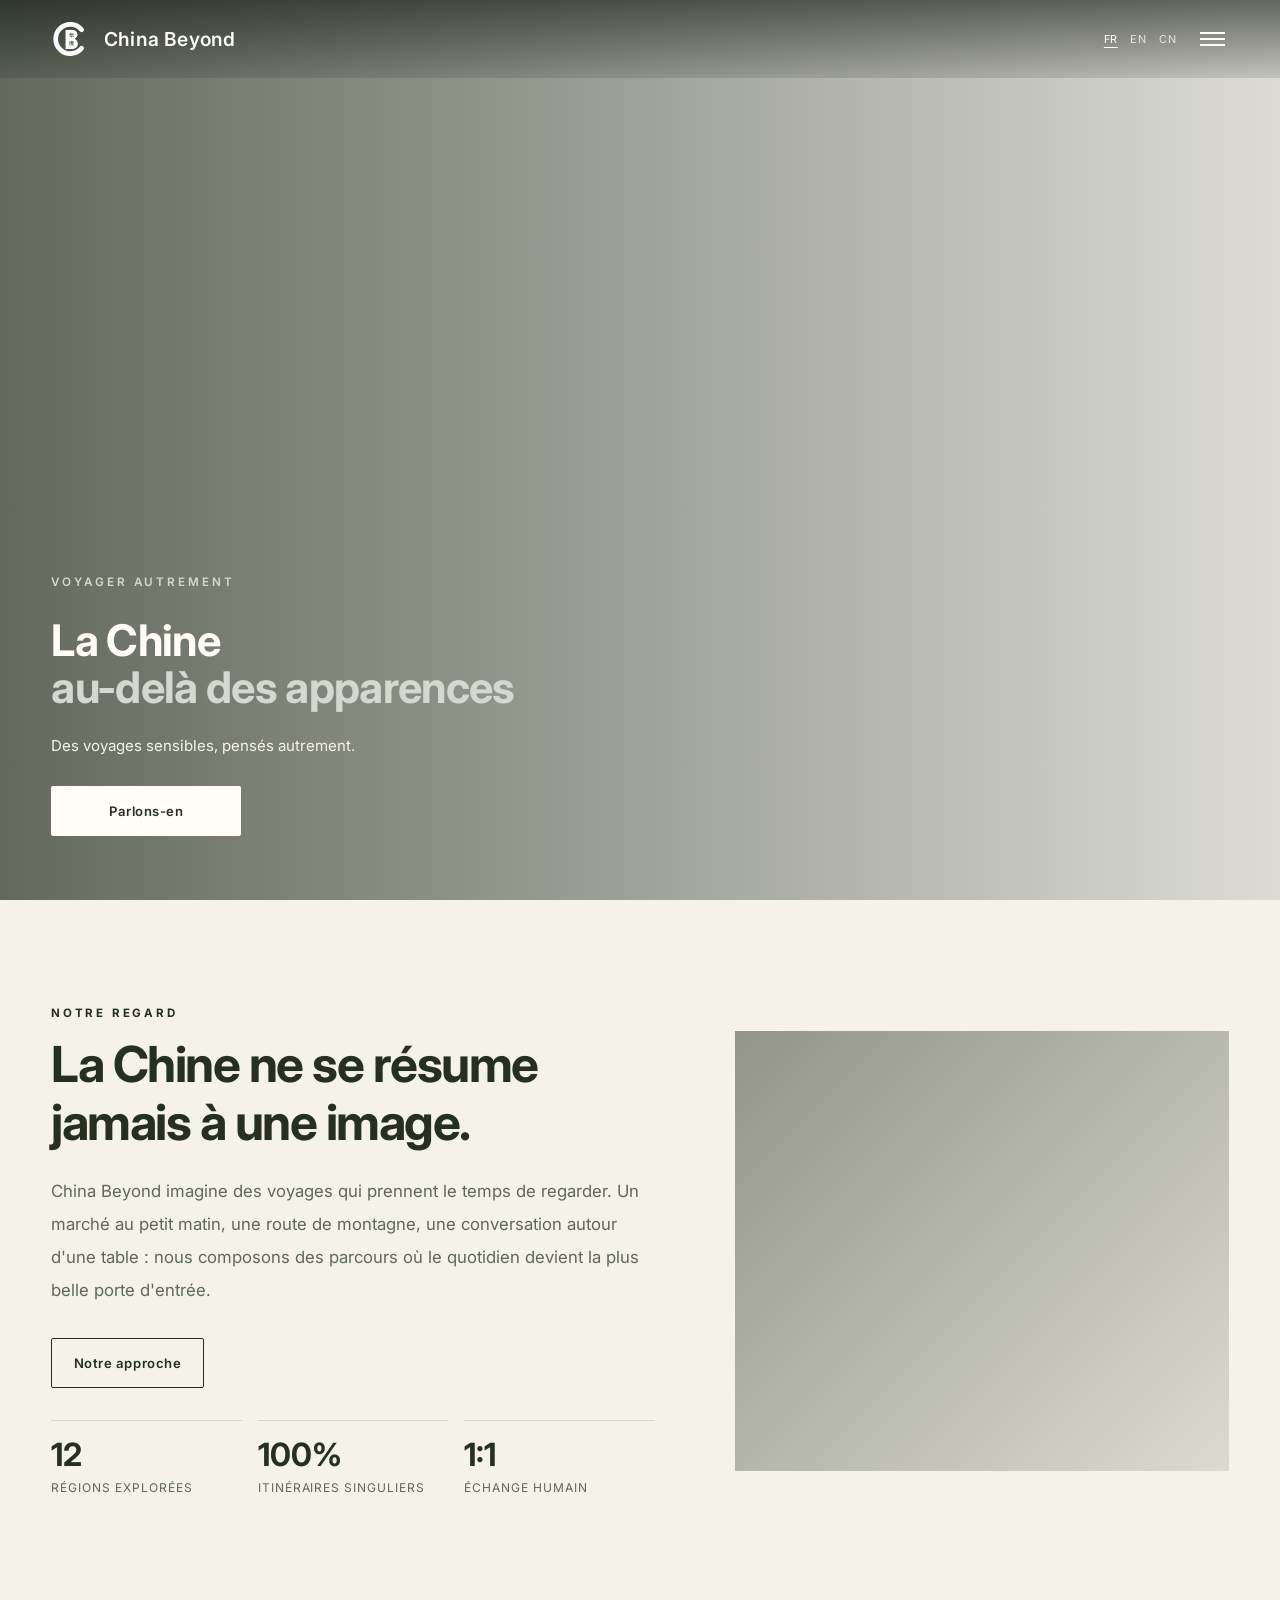
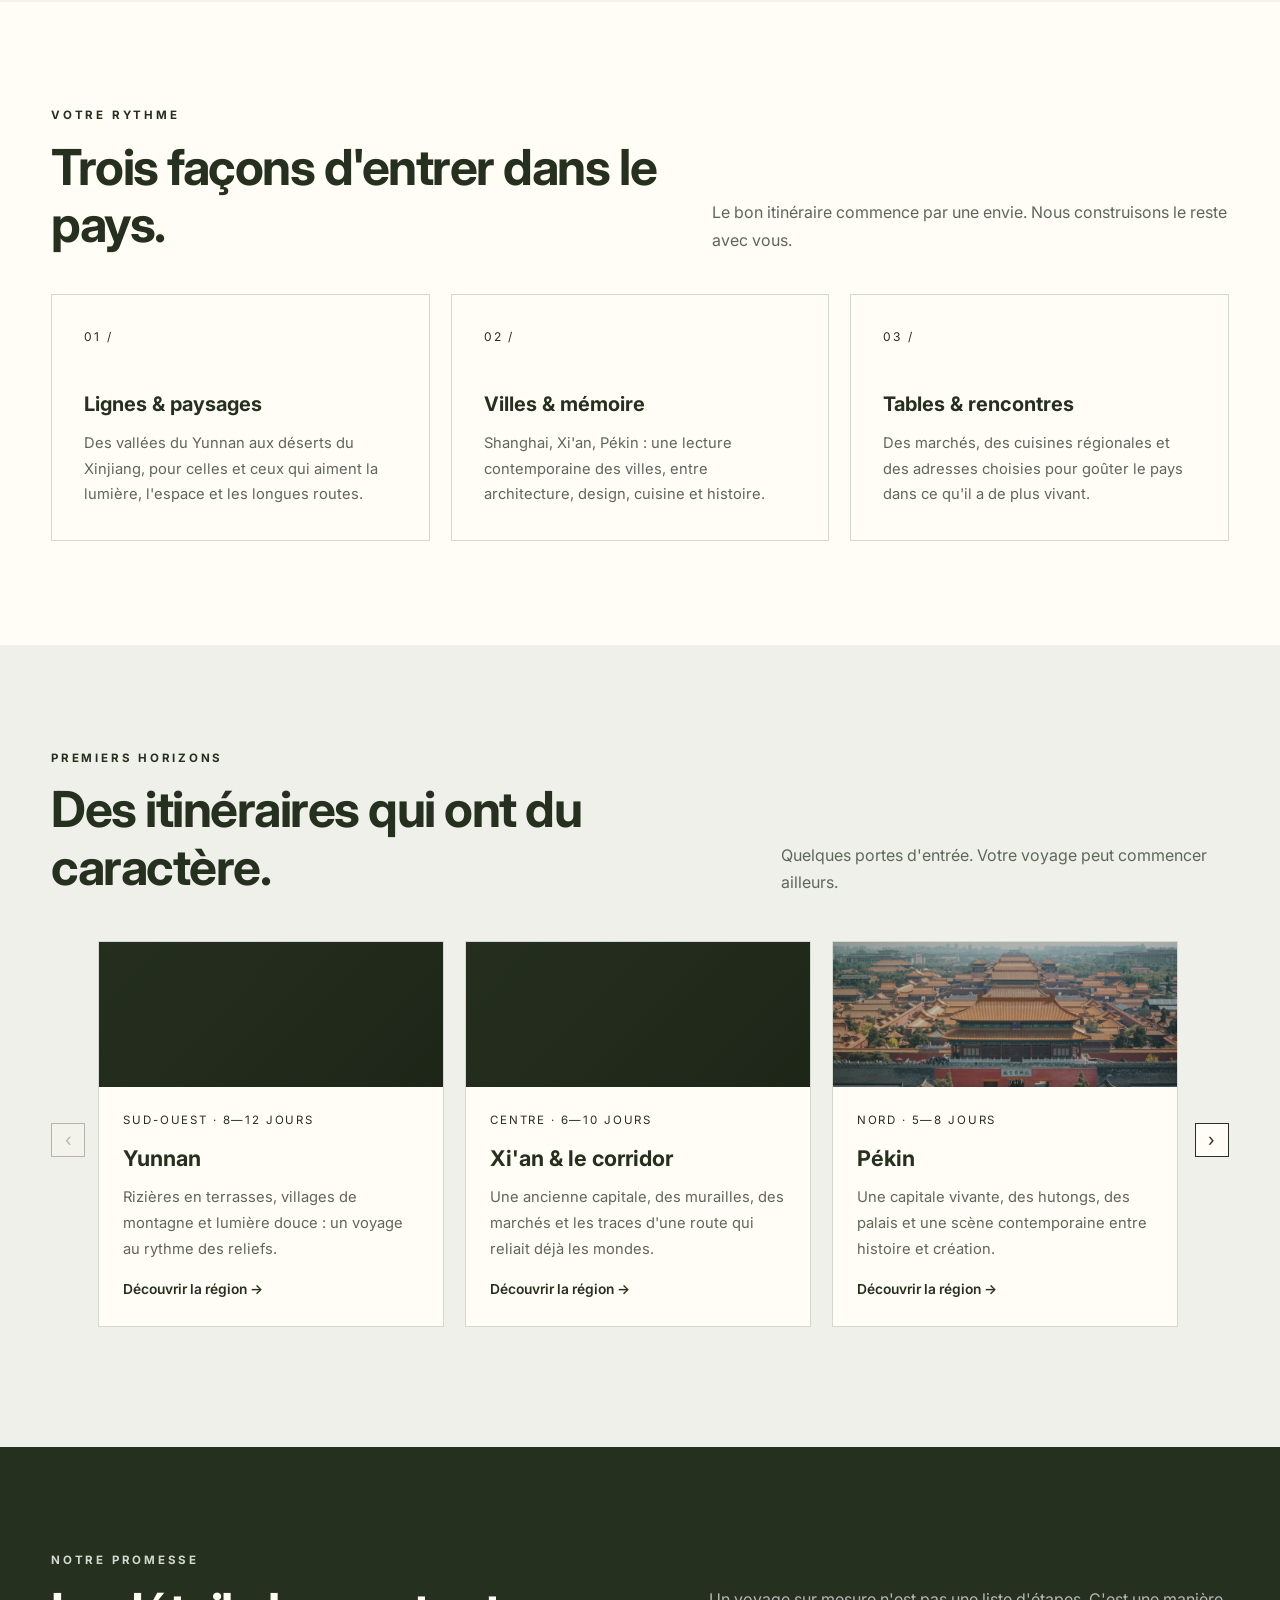
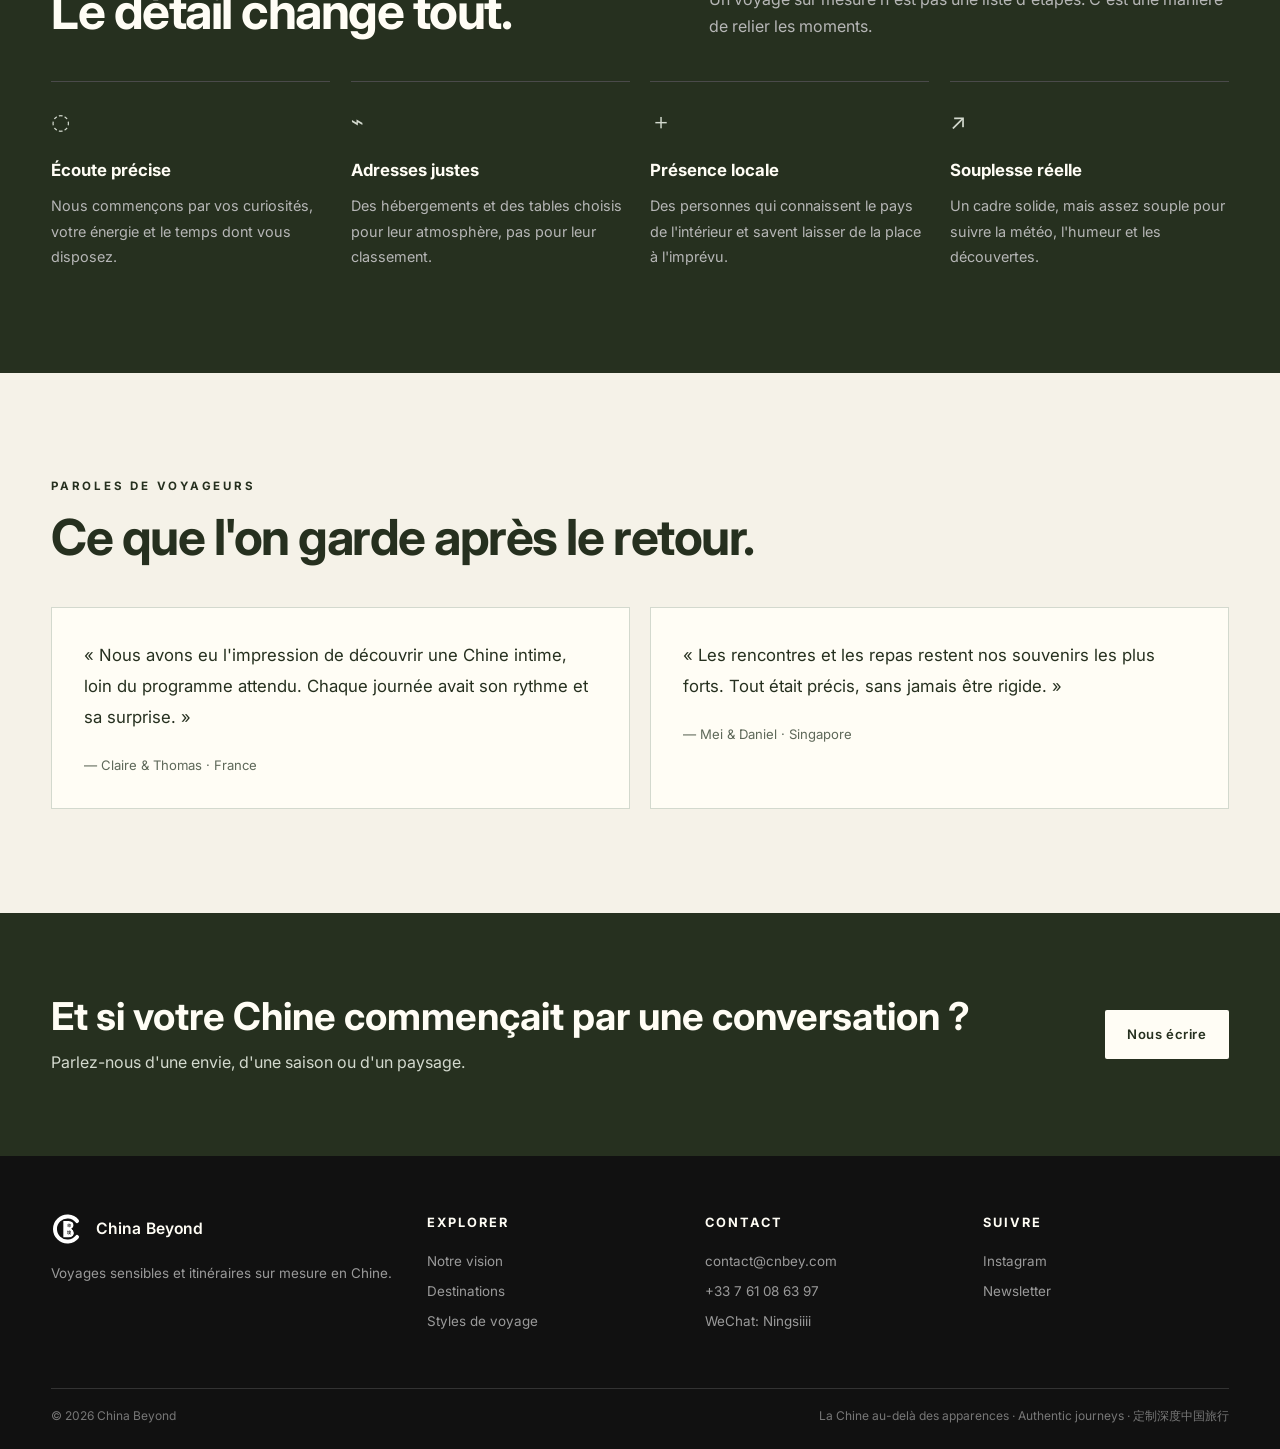
==== index.html @ fe774416 "Fix carousel arrow initial state" ====
<!DOCTYPE html>
<html lang="fr" data-locale="fr">
<head>
  <meta charset="UTF-8" />
  <meta name="viewport" content="width=device-width, initial-scale=1.0" />
  <title>China Beyond — La Chine au-delà des apparences</title>
  <meta name="description" content="Voyages authentiques et sur mesure en Chine. Authentic journeys to China. 定制深度中国旅行。" />
  <link rel="icon" type="image/svg+xml" href="assets/china-beyond-mark-v13.svg" />
  <link rel="preconnect" href="https://fonts.googleapis.com" />
  <link rel="preconnect" href="https://fonts.gstatic.com" crossorigin />
  <link href="https://fonts.googleapis.com/css2?family=Inter:wght@400;500;600;700&family=Noto+Serif+SC:wght@400;600;700&display=swap" rel="stylesheet" />
  <style>
    :root{--black:#26301f;--dark:#26301f;--mid:#5e6859;--light:#eef0e9;--paper:#f5f2e8;--white:#fffdf5;--accent:#26301f;--accent-soft:#d3d9ce;--border:#d3d9ce;--shadow:0 18px 50px rgba(38,48,31,.12);--ease:all .3s ease}
    *{box-sizing:border-box;margin:0;padding:0}
    html{scroll-behavior:smooth}
    body{font-family:Inter,system-ui,sans-serif;color:var(--black);background:var(--white);line-height:1.7}
    body[data-locale="zh"]{font-family:'Noto Serif SC',serif}
    body[data-locale="zh"] .eyebrow,body[data-locale="zh"] .logo,body[data-locale="zh"] .nav-links,body[data-locale="zh"] .btn,body[data-locale="zh"] .lang-btn,body[data-locale="zh"] .top-bar,body[data-locale="zh"] .hero-badges,body[data-locale="zh"] .stat-label{font-family:Inter,system-ui,sans-serif}
    a{text-decoration:none;color:inherit;transition:var(--ease)}
    button{font:inherit;cursor:pointer}
    img{display:block;max-width:100%}
    .container{width:min(92%,1240px);margin:auto}
    .top-bar{display:none}
    .top-bar-inner{display:flex;justify-content:space-between;gap:1rem;flex-wrap:wrap}
    .top-links{display:flex;gap:1.5rem}
    .top-links a:hover{color:var(--accent)}
    header{position:fixed;inset:0 0 auto;z-index:30;background:linear-gradient(180deg,rgba(12,18,14,.58),rgba(12,18,14,.12));}
    .nav-inner{display:flex;justify-content:space-between;align-items:center;min-height:78px;gap:2rem}
    .logo{display:flex;align-items:center;gap:.8rem;font-size:1rem;font-weight:800;letter-spacing:0;white-space:nowrap;color:var(--white)}
    .logo-mark{width:40px;height:40px;display:block;flex:none}
    .logo-wordmark{display:inline-block;font-family:"Avenir Next","Helvetica Neue",Inter,system-ui,sans-serif;font-size:1.2rem;font-weight:600;letter-spacing:.01em}
    .nav-wrapper{display:flex;align-items:center;gap:2rem;position:relative}
    .nav-links{display:none;position:absolute;right:0;top:calc(100% + .8rem);min-width:250px;padding:.7rem;background:rgba(12,18,14,.96);border:1px solid rgba(255,255,255,.18);box-shadow:var(--shadow);flex-direction:column;gap:.15rem;font-size:.9rem;font-weight:500;color:var(--white)}
    .nav-links.open{display:flex}
    .nav-links a{position:relative;display:block;padding:.65rem .75rem}
    .nav-links a::after{content:'';position:absolute;left:.75rem;bottom:.35rem;width:0;height:2px;background:var(--white);transition:width .25s}
    .nav-links a:hover{color:var(--white);background:rgba(255,255,255,.1)}
    .nav-links a:hover::after{width:100%}
    .nav-actions{display:flex;align-items:center;gap:1rem}
    .lang-switcher{display:flex;gap:.2rem;align-items:center}
    .lang-btn{border:0;background:transparent;color:rgba(255,255,255,.78);padding:.2rem .3rem;border-radius:0;font-size:.68rem;line-height:1;letter-spacing:.04em}
    .lang-btn:hover,.lang-btn.active{border:0;background:transparent;color:var(--white);text-decoration:underline;text-decoration-thickness:1px;text-underline-offset:4px}
    .btn{display:inline-flex;align-items:center;justify-content:center;border:1px solid transparent;border-radius:2px;padding:.8rem 1.35rem;font-size:.82rem;font-weight:600;letter-spacing:.04em;transition:var(--ease)}
    .btn-primary{background:var(--black);color:var(--white)}
    .btn-primary:hover{background:var(--accent);transform:translateY(-2px)}
    .btn-outline{background:transparent;color:var(--black);border-color:var(--black)}
    .btn-outline:hover{color:var(--accent);border-color:var(--accent)}
    .menu-toggle{display:flex;background:transparent;border:0;border-radius:0;width:32px;height:32px;align-items:center;justify-content:center;gap:4px;flex-direction:column;transition:var(--ease)}
    .menu-toggle:hover{background:transparent}
    .menu-toggle span{width:25px;height:2px;background:var(--white)}
    .hero{min-height:100svh;display:flex;align-items:center;color:var(--white);position:relative;background:linear-gradient(90deg,rgba(38,48,31,.72),rgba(38,48,31,.16)),url('https://images.unsplash.com/photo-1627727240334-a6a44ba57729?auto=format&fit=crop&w=2200&q=85') center/cover no-repeat}
    .hero-content{max-width:720px;padding:8.5rem 0 4rem;transform:translateY(1rem)}
    .eyebrow{color:var(--accent-soft);font-size:.73rem;letter-spacing:.25em;text-transform:uppercase;font-weight:600;margin-bottom:1.5rem}
    .hero h1{font-size:clamp(1.9rem,3.4vw,3.2rem);line-height:1.08;letter-spacing:-.015em;margin-bottom:1.35rem}
    .hero h1 span{color:var(--accent-soft)}
    .hero p{max-width:460px;font-size:.94rem;line-height:1.75;opacity:.94;margin-bottom:1.7rem}
    .hero-buttons{display:flex;gap:.8rem;flex-wrap:wrap;margin-bottom:1rem}
    .hero-buttons.single-hero-button{display:block}
    .single-hero-button .btn{min-width:190px}
    .hero-contact-panel{display:none;grid-template-columns:repeat(4,minmax(0,1fr));gap:.55rem;max-width:720px;margin:0 0 2.6rem}
    .hero-contact-panel.open{display:grid}
    .quick-contact-option{display:flex;min-height:76px;flex-direction:column;justify-content:space-between;padding:.8rem .85rem;border:1px solid rgba(255,255,255,.34);background:rgba(18,24,18,.34);color:var(--white);transition:var(--ease)}
    .quick-contact-option:hover{border-color:var(--accent-soft);background:rgba(18,24,18,.62);transform:translateY(-2px)}
    .quick-contact-option span{font-size:.78rem;font-weight:600;letter-spacing:.04em}
    .quick-contact-option small{color:rgba(255,255,255,.72);font-size:.68rem;line-height:1.35;overflow-wrap:anywhere}
    .quick-contact-note{grid-column:1/-1;color:rgba(255,255,255,.68);font-size:.7rem;line-height:1.5;margin-top:.2rem}
    .hero .btn-primary{background:var(--white);color:var(--black)}
    .hero .btn-primary:hover{background:var(--accent);color:var(--white)}
    .hero .btn-outline{border-color:rgba(255,255,255,.75);color:var(--white)}
    .hero .btn-outline:hover{border-color:var(--white);background:var(--white);color:var(--black)}
    .hero-badges{display:none}
    .badge-item{display:flex;gap:.5rem;align-items:center}
    .badge-item::before{content:'—';color:var(--accent-soft);font-size:.75rem}
    section{padding:6.5rem 0}
    .section-head{display:flex;justify-content:space-between;align-items:end;gap:2rem;margin-bottom:2.5rem}
    .eyebrow-dark{color:var(--accent);font-size:.72rem;letter-spacing:.24em;text-transform:uppercase;font-weight:700;margin-bottom:.8rem}
    .section-title{font-size:clamp(2rem,4vw,3.1rem);line-height:1.16;letter-spacing:-.03em}
    .section-subtitle{max-width:520px;color:var(--mid);font-size:1rem}
    .intro{background:var(--paper)}
    .intro-grid{display:grid;grid-template-columns:1.1fr .9fr;gap:5rem;align-items:center}
    .intro-copy p{color:var(--mid);font-size:1.05rem;line-height:1.95;margin:1.5rem 0 2rem;max-width:620px}
    .intro-image{min-height:440px;background:linear-gradient(135deg,rgba(38,48,31,.48),rgba(38,48,31,.12)),url('https://images.unsplash.com/photo-1729299133851-95241fef1351?auto=format&fit=crop&w=1600&q=85') center/cover;position:relative;overflow:hidden}
    .intro-image::after{content:'BEYOND / AU-DELÀ / 超越';position:absolute;right:1.6rem;bottom:1.2rem;color:rgba(255,255,255,.88);font-size:.7rem;letter-spacing:.2em;writing-mode:vertical-rl}
    .stats{display:grid;grid-template-columns:repeat(3,1fr);gap:1rem;margin-top:2rem}
    .stat{border-top:1px solid var(--border);padding-top:1rem}
    .stat-number{font-size:2rem;font-weight:700;line-height:1.1}
    .stat-label{font-size:.75rem;color:var(--mid);letter-spacing:.08em;text-transform:uppercase;margin-top:.35rem}
    .styles-grid,.destinations-grid,.features-grid,.testimonials-grid{display:grid;gap:1.3rem}
    .styles-grid{grid-template-columns:repeat(3,1fr)}
    .style-card{border:1px solid var(--border);padding:2rem;min-height:210px;transition:var(--ease);background:var(--white)}
    .style-card:hover{border-color:var(--accent);box-shadow:var(--shadow);transform:translateY(-5px)}
    .card-number{color:var(--accent);font-size:.75rem;letter-spacing:.18em;margin-bottom:2.5rem}
    .style-card h3{font-size:1.25rem;margin-bottom:.6rem}
    .style-card p{color:var(--mid);font-size:.92rem;line-height:1.75}
    .destinations{background:var(--light)}
    .destinations-grid{grid-template-columns:repeat(3,1fr)}
    .dest-card{background:var(--white);border:1px solid var(--border);min-height:330px;display:flex;flex-direction:column;transition:var(--ease)}
    .dest-card:hover{transform:translateY(-6px);box-shadow:var(--shadow)}
    .dest-visual{height:145px;position:relative;overflow:hidden;background-color:var(--dark);background-image:linear-gradient(135deg,rgba(20,20,20,.08),rgba(0,0,0,.2)),var(--image);background-position:center;background-size:cover}
    .dest-visual::before{content:'';position:absolute;inset:0;background:linear-gradient(135deg,var(--tone),rgba(0,0,0,.08));opacity:.28}
    .dest-visual::after{content:none}
    .dest-body{padding:1.5rem;display:flex;flex-direction:column;flex:1}
    .dest-meta{font-size:.72rem;color:var(--accent);letter-spacing:.16em;text-transform:uppercase;margin-bottom:.55rem}
    .dest-body h3{font-size:1.35rem;margin-bottom:.55rem}
    .dest-body p{color:var(--mid);font-size:.92rem;line-height:1.75;margin-bottom:1rem}
    .link-arrow{color:var(--accent);font-size:.86rem;font-weight:600;margin-top:auto}
    .link-arrow:hover{letter-spacing:.04em}
    .features{background:var(--black);color:var(--white)}
    .features .eyebrow-dark{color:var(--accent-soft)}
    .features .section-subtitle{color:#b6b6b6}
    .features-grid{grid-template-columns:repeat(4,1fr);margin-top:2.5rem}
    .feature-item{border-top:1px solid #4a4a4a;padding-top:1.35rem}
    .feature-icon{font-size:1.35rem;color:var(--accent-soft);margin-bottom:1rem}
    .feature-item h3{font-size:1.05rem;margin-bottom:.55rem}
    .feature-item p{color:#b6b6b6;font-size:.9rem;line-height:1.75}
    .testimonials{background:var(--paper)}
    .testimonials-grid{grid-template-columns:repeat(2,1fr)}
    .quote{background:var(--white);border:1px solid var(--border);padding:2rem}
    .quote p{font-size:1.05rem;line-height:1.85;margin-bottom:1.3rem}
    .quote footer{color:var(--mid);font-size:.82rem}
    .cta{padding:5rem 0;background:var(--accent);color:var(--white)}
    .cta-inner{display:flex;justify-content:space-between;align-items:center;gap:2rem}
    .cta h2{font-size:clamp(1.7rem,3vw,2.7rem);line-height:1.2}
    .cta p{color:var(--accent-soft);margin-top:.6rem}
    .cta .btn{background:var(--white);color:var(--black);white-space:nowrap}
    .cta .btn:hover{background:var(--black);color:var(--white)}
    footer.site-footer{background:#111;color:#bbb;padding:3.5rem 0 1.4rem}
    .footer-grid{display:grid;grid-template-columns:1.4fr repeat(3,1fr);gap:2rem;padding-bottom:3rem}
    .footer-logo{display:flex;align-items:center;gap:.65rem;color:var(--white);font-size:1rem;font-weight:600;letter-spacing:0;margin-bottom:1rem}
    .footer-logo .logo-mark{color:var(--white);width:34px;height:34px}
    .footer-logo .logo-wordmark{font-family:"Avenir Next","Helvetica Neue",Inter,system-ui,sans-serif;font-size:.98rem;font-weight:600;letter-spacing:.01em}
    .footer-grid p,.footer-grid a{font-size:.84rem;color:#9a9a9a}
    .footer-grid a:hover{color:var(--white)}
    .footer-col h4{color:var(--white);font-size:.8rem;text-transform:uppercase;letter-spacing:.15em;margin-bottom:1rem}
    .footer-col a{display:block;margin-bottom:.45rem}
    .footer-bottom{border-top:1px solid #333;padding-top:1.1rem;display:flex;justify-content:space-between;gap:1rem;flex-wrap:wrap;font-size:.75rem;color:#777}
    @media(max-width:900px){.nav-links{gap:1rem}.intro-grid{grid-template-columns:1fr;gap:2.5rem}.intro-image{min-height:330px}.features-grid{grid-template-columns:repeat(2,1fr)}.footer-grid{grid-template-columns:1.5fr 1fr 1fr}}
    @media(max-width:720px){
      section{padding:4.5rem 0}
      .top-contact{display:none}
      .nav-inner{min-height:68px}
      .nav-wrapper{gap:1rem}
      .logo{font-size:.86rem;letter-spacing:0;gap:.55rem}
      .logo-mark{width:34px;height:34px}
      .logo-wordmark{font-size:1.02rem}
      .nav-links{display:none;position:absolute;top:68px;left:0;right:0;background:rgba(12,18,14,.96);padding:1rem 4%;flex-direction:column;gap:.45rem;color:var(--white)}
      .nav-links.open{display:flex}
      .nav-links a{padding:.55rem .6rem;font-size:.86rem}
      .menu-toggle{display:flex}
      .nav-actions .btn{display:none}
      .hero{min-height:100svh}
      .hero-content{padding:7.5rem 0 2.75rem;max-width:32rem;transform:translateY(1rem)}
      .eyebrow{font-size:.68rem;letter-spacing:.18em;margin-bottom:1rem}
      .hero h1{font-size:clamp(1.35rem,6.2vw,1.85rem);line-height:1.05;letter-spacing:-.01em;margin-bottom:.9rem}
      .hero p{font-size:.88rem;line-height:1.6;margin-bottom:1.2rem}
      .hero-buttons{display:grid;grid-template-columns:1fr 1fr;gap:.5rem;margin-bottom:1rem}
      .hero-buttons.single-hero-button{display:block}
      .hero .btn{width:100%;min-width:0;padding:.7rem .65rem;font-size:.76rem;white-space:nowrap}
      .single-hero-button .btn{width:auto;min-width:0}
      .hero-contact-panel{grid-template-columns:repeat(2,minmax(0,1fr));margin-bottom:2rem}
      .intro-copy>.btn{width:auto;padding:.65rem .85rem;font-size:.78rem;white-space:nowrap}
      .cta .btn{width:auto;padding:.7rem .85rem;font-size:.78rem;white-space:nowrap}
      .hero-badges{gap:.55rem 1.2rem;font-size:.78rem}
      .section-head{display:block;margin-bottom:1.8rem}
      .section-title{font-size:clamp(1.7rem,7.5vw,2.35rem);line-height:1.2}
      .section-subtitle{margin-top:1rem;font-size:.95rem;line-height:1.7}
      .intro-copy p{font-size:1rem;line-height:1.8;margin:1.1rem 0 1.5rem}
      .intro-image{min-height:280px}
      .style-card{padding:1.35rem;min-height:180px}
      .card-number{margin-bottom:1.3rem}
      .dest-body{padding:1.25rem}
      .stats{gap:.7rem}
      .stat-number{font-size:1.45rem}
      .cta-inner{display:block}
      .cta{padding:4rem 0}
      .cta .btn{margin-top:1.5rem}
      .footer-grid{grid-template-columns:1fr 1fr}
      .footer-grid>div:first-child{grid-column:1/-1}
    }
    @media(max-width:420px){
      .features-grid,.footer-grid{grid-template-columns:1fr}
      .hero{min-height:100svh}
      .hero-content{transform:translateY(.75rem)}
      .hero h1{font-size:clamp(1.3rem,6.5vw,1.7rem)}
      .hero p{font-size:.86rem}
      .intro-image{min-height:250px}
      .quote{padding:1.35rem}
      .top-bar{display:none}
    }
  </style>
<style>
  .hero{align-items:flex-end;padding:0}
  .hero>.container{margin:0 auto}
  .hero-content{padding:0 0 3rem;transform:none}
  @media(max-width:720px){.hero-content{padding:0 0 1.5rem;transform:none}}
  @media(max-width:420px){.hero-content{transform:none}}
</style>
</head>
<body data-locale="fr">
  <div class="top-bar"><div class="container top-bar-inner"><span data-i18n="topline">Voyages authentiques · Chine, autrement</span><div class="top-links"><a href="mailto:contact@cnbey.com">contact@cnbey.com</a><a href="tel:+33761086397">+33 7 61 08 63 97</a></div></div></div>
  <header><div class="container nav-inner">
    <a class="logo" href="#top" aria-label="China Beyond home"><img class="logo-mark" src="assets/china-beyond-mark-v13-inverse.svg" alt="" aria-hidden="true" /><span class="logo-wordmark">China Beyond</span></a>
    <div class="nav-wrapper">
      <nav class="nav-links" id="navLinks" aria-label="Navigation principale"><a href="about.html" data-i18n="navAbout">À propos</a><a href="vision.html" data-i18n="navVision">Notre vision</a><a href="destinations.html" data-i18n="navDestinations">Destinations</a><a href="styles.html" data-i18n="navStyles">Styles de voyage</a><a href="contact.html" data-i18n="navContact">Contact</a></nav>
      <div class="nav-actions"><div class="lang-switcher" aria-label="Language switcher"><button class="lang-btn active" data-lang="fr">FR</button><button class="lang-btn" data-lang="en">EN</button><button class="lang-btn" data-lang="zh">CN</button></div><button class="menu-toggle" id="menuToggle" aria-label="Ouvrir le menu" aria-expanded="false"><span></span><span></span><span></span></button></div>
    </div>
  </div></header>

  <main id="top">
    <section class="hero"><div class="container"><div class="hero-content"><div class="eyebrow" data-i18n="heroEyebrow">Voyager autrement</div><h1 data-i18n="heroTitle">La Chine<br><span>au-delà des apparences</span></h1><p data-i18n="heroText">Des itinéraires sensibles, pensés autour des rencontres, des paysages et des histoires qui donnent à chaque région son vrai relief.</p><div class="hero-buttons single-hero-button"><button class="btn btn-primary" type="button" id="journeyContactButton" aria-expanded="false" aria-controls="journeyContactOptions" data-i18n="heroSecondary">聊聊旅程</button></div><div class="hero-contact-panel" id="journeyContactOptions" aria-hidden="true"><a class="quick-contact-option" href="tel:+33761086397"><span data-contact-label="phone">电话</span><small>+33 7 61 08 63 97</small></a><a class="quick-contact-option" href="mailto:contact@cnbey.com?subject=China%20Beyond%20—%20Travel%20enquiry"><span data-contact-label="email">邮箱</span><small>contact@cnbey.com</small></a><a class="quick-contact-option" href="sms:+33761086397"><span data-contact-label="sms">短信</span><small>+33 7 61 08 63 97</small></a><a class="quick-contact-option quick-contact-wechat" href="weixin://dl/chat?Ningsiiii" data-wechat-id="Ningsiiii"><span data-contact-label="wechat">WeChat</span><small>Ningsiiii</small></a><p class="quick-contact-note" id="wechatContactNote" data-contact-note>点击 WeChat 后会尝试打开微信，并复制微信号 Ningsiiii。</p></div><div class="hero-badges"><span class="badge-item" data-i18n="badge1">Création sur mesure</span><span class="badge-item" data-i18n="badge2">Guides locaux</span><span class="badge-item" data-i18n="badge3">Rythme attentif</span></div></div></div></section>

    <section class="intro" id="vision"><div class="container intro-grid"><div class="intro-copy"><div class="eyebrow-dark" data-i18n="introEyebrow">Notre regard</div><h2 class="section-title" data-i18n="introTitle">La Chine ne se résume jamais à une image.</h2><p data-i18n="introText">China Beyond imagine des voyages qui prennent le temps de regarder. Un marché au petit matin, une route de montagne, une conversation autour d'une table : nous composons des parcours où le quotidien devient la plus belle porte d'entrée.</p><a class="btn btn-outline" href="#styles" data-i18n="introCta">Voir notre manière de voyager</a><div class="stats"><div class="stat"><div class="stat-number">12</div><div class="stat-label" data-i18n="stat1">régions explorées</div></div><div class="stat"><div class="stat-number">100%</div><div class="stat-label" data-i18n="stat2">itinéraires singuliers</div></div><div class="stat"><div class="stat-number">1:1</div><div class="stat-label" data-i18n="stat3">échange humain</div></div></div></div><div class="intro-image" role="img" aria-label="Architecture traditionnelle chinoise"></div></div></section>

    <section id="styles"><div class="container"><div class="section-head"><div><div class="eyebrow-dark" data-i18n="stylesEyebrow">Votre rythme</div><h2 class="section-title" data-i18n="stylesTitle">Trois façons d'entrer dans le pays.</h2></div><p class="section-subtitle" data-i18n="stylesSubtitle">Le bon itinéraire commence par une envie. Nous construisons le reste avec vous.</p></div><div class="styles-grid"><article class="style-card"><div class="card-number">01 /</div><h3 data-i18n="style1Title">Lignes &amp; paysages</h3><p data-i18n="style1Text">Des vallées du Yunnan aux déserts du Xinjiang, pour celles et ceux qui aiment la lumière, l'espace et les longues routes.</p></article><article class="style-card"><div class="card-number">02 /</div><h3 data-i18n="style2Title">Villes &amp; mémoire</h3><p data-i18n="style2Text">Shanghai, Xi'an, Pékin : une lecture contemporaine des villes, entre architecture, design, cuisine et histoire.</p></article><article class="style-card"><div class="card-number">03 /</div><h3 data-i18n="style3Title">Tables &amp; rencontres</h3><p data-i18n="style3Text">Des marchés, des cuisines régionales et des adresses choisies pour goûter le pays dans ce qu'il a de plus vivant.</p></article></div></div></section>

    <section class="destinations" id="destinations"><div class="container"><div class="section-head"><div><div class="eyebrow-dark" data-i18n="destEyebrow">Premiers horizons</div><h2 class="section-title" data-i18n="destTitle">Des itinéraires qui ont du caractère.</h2></div><p class="section-subtitle" data-i18n="destSubtitle">Quelques portes d'entrée. Votre voyage peut commencer ailleurs.</p></div><div class="destinations-grid"><article class="dest-card"><div class="dest-visual" role="img" aria-label="Yunnan rice terraces" style="--tone:#26301f;--image:url('https://images.unsplash.com/photo-1776294984950-3f812aa0f797?auto=format&amp;fit=crop&amp;w=1400&amp;q=85')"></div><div class="dest-body"><div class="dest-meta">Sud-ouest · 8—12 jours</div><h3 data-i18n="dest1Title">Yunnan</h3><p data-i18n="dest1Text">Rizières en terrasses, villages de montagne et lumière douce : un voyage au rythme des reliefs.</p><a class="link-arrow" href="#contact" data-i18n="discover">Découvrir la région →</a></div></article><article class="dest-card"><div class="dest-visual" role="img" aria-label="Xi'an city wall and lanterns" style="--tone:#26301f;--image:url('https://images.unsplash.com/photo-1588088470830-ab765f87abd5?auto=format&amp;fit=crop&amp;w=1400&amp;q=85')"></div><div class="dest-body"><div class="dest-meta">Centre · 6—10 jours</div><h3 data-i18n="dest2Title">Xi'an &amp; le corridor</h3><p data-i18n="dest2Text">Une ancienne capitale, des murailles, des marchés et les traces d'une route qui reliait déjà les mondes.</p><a class="link-arrow" href="#contact" data-i18n="discover">Découvrir la région →</a></div></article><article class="dest-card"><div class="dest-visual" role="img" aria-label="Xinjiang mountain ranges" style="--tone:#26301f;--image:url('https://images.unsplash.com/photo-1688549267737-fc2f6c40240c?auto=format&amp;fit=crop&amp;w=1400&amp;q=85')"></div><div class="dest-body"><div class="dest-meta">Grand ouest · 10—16 jours</div><h3 data-i18n="dest3Title">Xinjiang</h3><p data-i18n="dest3Text">Des distances immenses, des marchés parfumés et une géographie qui change à chaque virage.</p><a class="link-arrow" href="#contact" data-i18n="discover">Découvrir la région →</a></div></article></div></div></section>

    <section class="features"><div class="container"><div class="section-head"><div><div class="eyebrow-dark" data-i18n="promiseEyebrow">Notre promesse</div><h2 class="section-title" data-i18n="promiseTitle">Le détail change tout.</h2></div><p class="section-subtitle" data-i18n="promiseSubtitle">Un voyage sur mesure n'est pas une liste d'étapes. C'est une manière de relier les moments.</p></div><div class="features-grid"><div class="feature-item"><div class="feature-icon">◌</div><h3 data-i18n="feature1Title">Écoute précise</h3><p data-i18n="feature1Text">Nous commençons par vos curiosités, votre énergie et le temps dont vous disposez.</p></div><div class="feature-item"><div class="feature-icon">⌁</div><h3 data-i18n="feature2Title">Adresses justes</h3><p data-i18n="feature2Text">Des hébergements et des tables choisis pour leur atmosphère, pas pour leur classement.</p></div><div class="feature-item"><div class="feature-icon">＋</div><h3 data-i18n="feature3Title">Présence locale</h3><p data-i18n="feature3Text">Des personnes qui connaissent le pays de l'intérieur et savent laisser de la place à l'imprévu.</p></div><div class="feature-item"><div class="feature-icon">↗</div><h3 data-i18n="feature4Title">Souplesse réelle</h3><p data-i18n="feature4Text">Un cadre solide, mais assez souple pour suivre la météo, l'humeur et les découvertes.</p></div></div></div></section>

    <section class="testimonials"><div class="container"><div class="section-head"><div><div class="eyebrow-dark" data-i18n="voicesEyebrow">Paroles de voyageurs</div><h2 class="section-title" data-i18n="voicesTitle">Ce que l'on garde après le retour.</h2></div></div><div class="testimonials-grid"><blockquote class="quote"><p data-i18n="quote1">« Nous avons eu l'impression de découvrir une Chine intime, loin du programme attendu. Chaque journée avait son rythme et sa surprise. »</p><footer>— Claire &amp; Thomas · France</footer></blockquote><blockquote class="quote"><p data-i18n="quote2">« Les rencontres et les repas restent nos souvenirs les plus forts. Tout était précis, sans jamais être rigide. »</p><footer>— Mei &amp; Daniel · Singapore</footer></blockquote></div></div></section>

    <section class="cta" id="contact"><div class="container cta-inner"><div><h2 data-i18n="ctaTitle">Et si votre Chine commençait par une conversation ?</h2><p data-i18n="ctaText">Parlez-nous d'une envie, d'une saison ou d'un paysage.</p></div><a class="btn" href="mailto:contact@cnbey.com" data-i18n="ctaButton">Écrire à China Beyond</a></div></section>
  </main>

  <footer class="site-footer"><div class="container"><div class="footer-grid"><div><div class="footer-logo"><img class="logo-mark" src="assets/china-beyond-mark-v13-inverse.svg" alt="" aria-hidden="true" /><span class="logo-wordmark">China Beyond</span></div><p data-i18n="footerIntro">Voyages sensibles et itinéraires sur mesure en Chine.</p></div><div class="footer-col"><h4 data-i18n="footerExplore">Explorer</h4><a href="#vision" data-i18n="navVision">Notre vision</a><a href="#destinations" data-i18n="navDestinations">Destinations</a><a href="#styles" data-i18n="navStyles">Styles de voyage</a></div><div class="footer-col"><h4 data-i18n="footerContact">Contact</h4><a href="mailto:contact@cnbey.com">contact@cnbey.com</a><a href="tel:+33761086397">+33 7 61 08 63 97</a><a class="wechat-footer-link" href="weixin://dl/chat?Ningsiiii">WeChat: Ningsiiii</a></div><div class="footer-col"><h4 data-i18n="footerFollow">Suivre</h4><a href="#contact">Instagram</a><a href="#contact">Newsletter</a></div></div><div class="footer-bottom"><span>© 2026 China Beyond</span><span data-i18n="footerNote">La Chine au-delà des apparences · Authentic journeys · 定制深度中国旅行</span></div></div></footer>

  <script>
    const translations={
      fr:{topline:'Voyages authentiques · Chine, autrement',navVision:'Notre vision',navDestinations:'Destinations',navStyles:'Styles de voyage',navContact:'Contact',navCta:'Parlons de votre voyage',heroEyebrow:'Voyager autrement',heroTitle:'La Chine<br><span>au-delà des apparences</span>',heroText:"Des itinéraires sensibles, pensés autour des rencontres, des paysages et des histoires qui donnent à chaque région son vrai relief.",heroPrimary:'Explorer les destinations',heroSecondary:'Imaginer un voyage',badge1:'Création sur mesure',badge2:'Guides locaux',badge3:'Rythme attentif',introEyebrow:'Notre regard',introTitle:'La Chine ne se résume jamais à une image.',introText:"China Beyond imagine des voyages qui prennent le temps de regarder. Un marché au petit matin, une route de montagne, une conversation autour d'une table : nous composons des parcours où le quotidien devient la plus belle porte d'entrée.",introCta:'Voir notre manière de voyager',stat1:'régions explorées',stat2:'itinéraires singuliers',stat3:'échange humain',stylesEyebrow:'Votre rythme',stylesTitle:"Trois façons d'entrer dans le pays.",stylesSubtitle:'Le bon itinéraire commence par une envie. Nous construisons le reste avec vous.',style1Title:'Lignes & paysages',style1Text:'Des vallées du Yunnan aux déserts du Xinjiang, pour celles et ceux qui aiment la lumière, l’espace et les longues routes.',style2Title:'Villes & mémoire',style2Text:'Shanghai, Xi’an, Pékin : une lecture contemporaine des villes, entre architecture, design, cuisine et histoire.',style3Title:'Tables & rencontres',style3Text:'Des marchés, des cuisines régionales et des adresses choisies pour goûter le pays dans ce qu’il a de plus vivant.',destEyebrow:'Premiers horizons',destTitle:'Des itinéraires qui ont du caractère.',destSubtitle:'Quelques portes d’entrée. Votre voyage peut commencer ailleurs.',dest1Title:'Yunnan',dest1Text:'Rizières en terrasses, villages de montagne et lumière douce : un voyage au rythme des reliefs.',dest2Title:'Xi’an & le corridor',dest2Text:'Une ancienne capitale, des murailles, des marchés et les traces d’une route qui reliait déjà les mondes.',dest3Title:'Xinjiang',dest3Text:'Des distances immenses, des marchés parfumés et une géographie qui change à chaque virage.',discover:'Découvrir la région →',promiseEyebrow:'Notre promesse',promiseTitle:'Le détail change tout.',promiseSubtitle:"Un voyage sur mesure n'est pas une liste d'étapes. C'est une manière de relier les moments.",feature1Title:'Écoute précise',feature1Text:'Nous commençons par vos curiosités, votre énergie et le temps dont vous disposez.',feature2Title:'Adresses justes',feature2Text:'Des hébergements et des tables choisis pour leur atmosphère, pas pour leur classement.',feature3Title:'Présence locale',feature3Text:'Des personnes qui connaissent le pays de l’intérieur et savent laisser de la place à l’imprévu.',feature4Title:'Souplesse réelle',feature4Text:'Un cadre solide, mais assez souple pour suivre la météo, l’humeur et les découvertes.',voicesEyebrow:'Paroles de voyageurs',voicesTitle:'Ce que l’on garde après le retour.',quote1:'« Nous avons eu l’impression de découvrir une Chine intime, loin du programme attendu. Chaque journée avait son rythme et sa surprise. »',quote2:'« Les rencontres et les repas restent nos souvenirs les plus forts. Tout était précis, sans jamais être rigide. »',ctaTitle:'Et si votre Chine commençait par une conversation ?',ctaText:'Parlez-nous d’une envie, d’une saison ou d’un paysage.',ctaButton:'Écrire à China Beyond',footerIntro:'Voyages sensibles et itinéraires sur mesure en Chine.',footerExplore:'Explorer',footerContact:'Contact',footerFollow:'Suivre',footerNote:'La Chine au-delà des apparences · Authentic journeys · 定制深度中国旅行'},
      en:{topline:'Authentic journeys · China, differently',navVision:'Our approach',navDestinations:'Destinations',navStyles:'Travel styles',navContact:'Contact',navCta:'Talk about your journey',heroEyebrow:'Travel differently',heroTitle:'China<br><span>beyond appearances</span>',heroText:'Thoughtful itineraries shaped around encounters, landscapes and the stories that give every region its character.',heroPrimary:'Explore destinations',heroSecondary:'Imagine a journey',badge1:'Bespoke design',badge2:'Local guides',badge3:'Attentive pace',introEyebrow:'Our point of view',introTitle:'China can never be reduced to one image.',introText:'China Beyond creates journeys with time to look closer. A morning market, a mountain road, a conversation around a table: we connect the everyday moments that make a place feel real.',introCta:'Discover our way of travelling',stat1:'regions explored',stat2:'singular itineraries',stat3:'human exchange',stylesEyebrow:'Your rhythm',stylesTitle:'Three ways into the country.',stylesSubtitle:'The right itinerary starts with a feeling. We build the rest with you.',style1Title:'Lines & landscapes',style1Text:'From Yunnan valleys to Xinjiang deserts, for travellers drawn to light, space and long roads.',style2Title:'Cities & memory',style2Text:'Shanghai, Xi’an, Beijing: a contemporary reading of cities through architecture, design, food and history.',style3Title:'Tables & encounters',style3Text:'Markets, regional kitchens and addresses chosen to taste the country at its most alive.',destEyebrow:'First horizons',destTitle:'Journeys with a point of view.',destSubtitle:'A few ways in. Your journey may begin somewhere else.',dest1Title:'Yunnan',dest1Text:'Terraced rice fields, mountain villages and soft light: a journey shaped by the landscape.',dest2Title:'Xi’an & the corridor',dest2Text:'An ancient capital, city walls, markets and the traces of a road that once connected worlds.',dest3Title:'Xinjiang',dest3Text:'Vast distances, fragrant markets and a geography that changes at every turn.',discover:'Discover the region →',promiseEyebrow:'Our promise',promiseTitle:'Details change everything.',promiseSubtitle:'A bespoke journey is not a list of stops. It is a way of connecting moments.',feature1Title:'Precise listening',feature1Text:'We begin with your curiosities, your energy and the time you have.',feature2Title:'Right addresses',feature2Text:'Hotels and tables chosen for their atmosphere, not their ranking.',feature3Title:'Local presence',feature3Text:'People who know the country from within and leave room for the unexpected.',feature4Title:'Real flexibility',feature4Text:'A strong frame, flexible enough to follow weather, mood and discovery.',voicesEyebrow:'Travellers’ voices',voicesTitle:'What stays after coming home.',quote1:'“We felt we were discovering an intimate China, far from the expected itinerary. Every day had its own rhythm and surprise.”',quote2:'“The encounters and meals are still our strongest memories. Everything was precise without ever feeling rigid.”',ctaTitle:'What if your China began with a conversation?',ctaText:'Tell us about a feeling, a season or a landscape.',ctaButton:'Write to China Beyond',footerIntro:'Thoughtful journeys and bespoke itineraries in China.',footerExplore:'Explore',footerContact:'Contact',footerFollow:'Follow',footerNote:'China beyond appearances · Authentic journeys · 定制深度中国旅行'},
      zh:{topline:'真实而深入的中国旅程',navVision:'我们的视角',navDestinations:'目的地',navStyles:'旅行方式',navContact:'联系',navCta:'聊聊你的旅程',heroEyebrow:'换一种方式认识中国',heroTitle:'中国<br><span>不止于表象</span>',heroText:'从地方风景、日常生活与真实相遇出发，设计属于你的深度中国旅程。',heroPrimary:'探索目的地',heroSecondary:'开始规划旅程',badge1:'私人定制',badge2:'当地向导',badge3:'舒缓节奏',introEyebrow:'我们的视角',introTitle:'中国，从来不是一张单一的照片。',introText:'China Beyond 让旅程慢下来：清晨的菜市场、山间公路、围桌而坐的聊天。我们把这些日常片段连接起来，让你真正走进一个地方。',introCta:'了解我们的旅行方式',stat1:'探索地区',stat2:'独特行程',stat3:'人与人的交流',stylesEyebrow:'你的节奏',stylesTitle:'进入中国的三种方式。',stylesSubtitle:'好的旅程从一个念头开始，剩下的部分，我们与你一起完成。',style1Title:'山河与远方',style1Text:'从云南山谷到新疆荒漠，适合喜欢光线、空间与长途公路的人。',style2Title:'城市与时间',style2Text:'上海、西安、北京：从建筑、设计、饮食与历史重新读一座城市。',style3Title:'餐桌与相遇',style3Text:'市场、地方菜与值得停留的餐桌，在最鲜活的日常里品尝中国。',destEyebrow:'最初的方向',destTitle:'每一条线路，都有自己的性格。',destSubtitle:'这里是几个入口，你的旅程也可以从别处开始。',dest1Title:'云南',dest1Text:'梯田、山村与柔和的光线，一段跟随地形慢慢展开的旅程。',dest2Title:'西安与河西走廊',dest2Text:'古都、城墙、市场，以及一条曾经连接不同世界的道路。',dest3Title:'新疆',dest3Text:'辽阔距离、带着香气的市场，以及每一个转弯都会改变的地理。',discover:'探索这个地区 →',promiseEyebrow:'我们的承诺',promiseTitle:'细节，决定旅程的质感。',promiseSubtitle:'定制旅行不是把景点排列起来，而是把一个个瞬间连接起来。',feature1Title:'认真倾听',feature1Text:'从你的兴趣、状态与可用时间开始，而不是从固定模板开始。',feature2Title:'恰到好处的地址',feature2Text:'酒店与餐馆看重的是氛围与真诚，而不只是排名。',feature3Title:'当地陪伴',feature3Text:'由真正了解当地的人带你走进日常，也为意外留出空间。',feature4Title:'真正灵活',feature4Text:'有清晰的框架，也能跟随天气、心情与新的发现调整。',voicesEyebrow:'旅人的声音',voicesTitle:'回程之后，留下来的东西。',quote1:'“我们看到的是一个亲密、真实的中国，而不是预想中的行程。每天都有自己的节奏和惊喜。”',quote2:'“最难忘的是那些相遇与餐桌。所有安排都很细致，却从来没有束缚感。”',ctaTitle:'你的中国，不如从一次聊天开始？',ctaText:'告诉我们一个念头、一段季节，或一幅你想抵达的风景。',ctaButton:'写信给 China Beyond',footerIntro:'为你设计真实、深入的中国旅程。',footerExplore:'探索',footerContact:'联系',footerFollow:'关注',footerNote:'中国不止于表象 · Authentic journeys · 定制深度中国旅行'}
    };
    const localeButtons=document.querySelectorAll('.lang-btn');
    const applyLocale=(locale)=>{const dict=translations[locale]||translations.fr;document.documentElement.lang=locale==='zh'?'zh-CN':locale;document.body.dataset.locale=locale;document.querySelectorAll('[data-i18n]').forEach(el=>{const key=el.dataset.i18n;if(dict[key]!==undefined)el.innerHTML=dict[key]});localeButtons.forEach(btn=>btn.classList.toggle('active',btn.dataset.lang===locale));localStorage.setItem('china-beyond-locale',locale)};
    localeButtons.forEach(btn=>btn.addEventListener('click',()=>applyLocale(btn.dataset.lang)));
    const menuToggle=document.getElementById('menuToggle');const navLinks=document.getElementById('navLinks');menuToggle.addEventListener('click',()=>{const open=navLinks.classList.toggle('open');menuToggle.setAttribute('aria-expanded',String(open))});navLinks.querySelectorAll('a').forEach(a=>a.addEventListener('click',()=>{navLinks.classList.remove('open');menuToggle.setAttribute('aria-expanded','false')}));
    const saved=localStorage.getItem('china-beyond-locale');if(saved&&translations[saved])applyLocale(saved);
  </script>
  <script>
    const compactCtaLabels={
      fr:{heroPrimary:'Destinations',heroSecondary:'Parlons-en',introCta:'Notre approche',ctaButton:'Nous écrire'},
      en:{heroPrimary:'Destinations',heroSecondary:'Talk about your journey',introCta:'Our approach',ctaButton:'Write to us'},
      zh:{heroPrimary:'看目的地',heroSecondary:'聊聊旅程',introCta:'了解我们的方式',ctaButton:'联系我们'}
    };
    const applyCompactCtaLabels=(locale)=>{
      const labels=compactCtaLabels[locale]||compactCtaLabels.fr;
      Object.entries(labels).forEach(([key,value])=>{const target=document.querySelector(`[data-i18n="${key}"]`);if(target)target.textContent=value});
    };
    document.querySelectorAll('.lang-btn').forEach(btn=>btn.addEventListener('click',()=>setTimeout(()=>applyCompactCtaLabels(btn.dataset.lang),0)));
    applyCompactCtaLabels(localStorage.getItem('china-beyond-locale')||'fr');
  </script>
  <script>
    document.querySelectorAll('img[src^="assets/china-beyond-mark-v13"]').forEach(img=>{img.src=img.src.replace('assets/','')});document.querySelectorAll('link[rel~="icon"]').forEach(link=>{link.href='china-beyond-mark-v13.svg'});
  </script>
  <script>
    const compactHeroText={
      fr:'Des voyages sensibles, pensés autrement.',
      en:'Thoughtful journeys, made differently.',
      zh:'从真实相遇出发，重新认识中国。'
    };
    const applyCompactHeroText=(locale)=>{
      const target=document.querySelector('[data-i18n="heroText"]');
      if(target)target.textContent=compactHeroText[locale]||compactHeroText.fr;
    };
    document.querySelectorAll('.lang-btn').forEach(btn=>btn.addEventListener('click',()=>setTimeout(()=>applyCompactHeroText(btn.dataset.lang),0)));
    applyCompactHeroText(localStorage.getItem('china-beyond-locale')||'fr');
  </script>
  <script>
    const aboutNavLabels={fr:'À propos',en:'About',zh:'关于我们'};
    const syncAboutNav=(locale)=>document.querySelectorAll('[data-i18n="navAbout"]').forEach(el=>{el.textContent=aboutNavLabels[locale]||aboutNavLabels.fr});
    syncAboutNav(localStorage.getItem('china-beyond-locale')||'fr');
    document.querySelectorAll('.lang-btn').forEach(btn=>btn.addEventListener('click',()=>setTimeout(()=>syncAboutNav(btn.dataset.lang),0)));
  </script>
  <script>
    const journeyContactButton=document.getElementById('journeyContactButton');
    const journeyContactOptions=document.getElementById('journeyContactOptions');
    const quickContactCopy={
      fr:{phone:'Téléphone',email:'E-mail',sms:'SMS',wechat:'WeChat',note:'Le bouton WeChat tente d’ouvrir l’application et copie le compte Ningsiiii.'},
      en:{phone:'Phone',email:'E-mail',sms:'SMS',wechat:'WeChat',note:'The WeChat button tries to open the app and copies the ID Ningsiiii.'},
      zh:{phone:'电话',email:'邮箱',sms:'短信',wechat:'微信',note:'点击微信会尝试打开应用，并复制微信号 Ningsiiii。'}
    };
    const applyQuickContactLocale=(locale)=>{const copy=quickContactCopy[locale]||quickContactCopy.fr;document.querySelectorAll('[data-contact-label]').forEach(el=>{el.textContent=copy[el.dataset.contactLabel]||el.textContent});const note=document.getElementById('wechatContactNote');if(note)note.textContent=copy.note};
    const toggleJourneyContacts=()=>{const open=!journeyContactOptions.classList.contains('open');journeyContactOptions.classList.toggle('open',open);journeyContactButton.setAttribute('aria-expanded',String(open));journeyContactOptions.setAttribute('aria-hidden',String(!open))};
    if(journeyContactButton&&journeyContactOptions)journeyContactButton.addEventListener('click',toggleJourneyContacts);
    const copyWeChatId=async()=>{const id='Ningsiiii';try{if(navigator.clipboard)await navigator.clipboard.writeText(id);else throw new Error('clipboard unavailable')}catch{const input=document.createElement('textarea');input.value=id;input.setAttribute('readonly','');input.style.position='fixed';input.style.opacity='0';document.body.appendChild(input);input.select();document.execCommand('copy');input.remove()}};
    document.querySelector('.quick-contact-wechat')?.addEventListener('click',async(event)=>{event.preventDefault();await copyWeChatId();const note=document.getElementById('wechatContactNote');if(note)note.textContent='微信号 Ningsiiii 已复制，请在微信中搜索。';window.location.href='weixin://dl/chat?Ningsiiii'});
    document.querySelectorAll('.lang-btn').forEach(btn=>btn.addEventListener('click',()=>setTimeout(()=>applyQuickContactLocale(btn.dataset.lang),0)));
    applyQuickContactLocale(localStorage.getItem('china-beyond-locale')||'fr');
  </script>
</body>
</html>

<script>const v='?v=logo-cutout-v3';document.querySelectorAll('img[src*="china-beyond-mark-v13"]').forEach(i=>i.src=i.src.split('?')[0]+v);document.querySelectorAll('link[rel~="icon"]').forEach(l=>l.href='china-beyond-mark-v13.svg'+v);</script></script>

<style>
@media(max-width:720px){.destinations-grid,.styles-grid{grid-template-columns:1fr;gap:1.1rem}.dest-card{min-height:0}.dest-visual{min-height:230px}.dest-body{padding:1.25rem}.dest-body h3{font-size:1.55rem;line-height:1.15}.dest-body p{font-size:.92rem;line-height:1.65}.style-card{min-height:0}}
</style>
<script>
const beijingDestinationCopy={fr:{meta:'Nord · 5—8 jours',title:'Pékin',text:'Une capitale vivante, des hutongs, des palais et une scène contemporaine entre histoire et création.',label:'Rues de Pékin'},en:{meta:'North · 5—8 days',title:'Beijing',text:'A living capital of hutongs, palaces and contemporary culture, where history and creation meet.',label:'Beijing city streets'},zh:{meta:'华北 · 5—8天',title:'北京',text:'胡同、故宫与当代城市生活交织，一座在历史与创造之间持续生长的首都。',label:'北京城市街景'}};
const applyBeijingDestination=locale=>{const card=document.querySelectorAll('.dest-card')[2];if(!card)return;const copy=beijingDestinationCopy[locale]||beijingDestinationCopy.fr;const meta=card.querySelector('.dest-meta');const title=card.querySelector('[data-i18n="dest3Title"]');const text=card.querySelector('[data-i18n="dest3Text"]');if(meta)meta.textContent=copy.meta;if(title)title.textContent=copy.title;if(text)text.textContent=copy.text;const visual=card.querySelector('.dest-visual');if(visual){visual.setAttribute('aria-label',copy.label);visual.style.setProperty('--image',"url('assets/china-beyond/beijing-forbidden-city.jpg')")}};
document.querySelectorAll('.lang-btn').forEach(btn=>btn.addEventListener('click',()=>setTimeout(()=>applyBeijingDestination(btn.dataset.lang),0)));
applyBeijingDestination(localStorage.getItem('china-beyond-locale')||'fr');
</script>

<style>
.intro-image::after{content:none!important;display:none!important}
</style>

<style>
.destinations-carousel-shell{position:relative;display:flex;align-items:center;gap:.8rem}
.destinations-carousel-track{display:flex;flex:1;gap:1.3rem;overflow-x:auto;scroll-snap-type:x mandatory;scroll-behavior:smooth;scrollbar-width:none;touch-action:pan-x;padding:.3rem .15rem 1rem}
.destinations-carousel-track::-webkit-scrollbar{display:none}
.destinations-carousel-track>.dest-card{flex:0 0 calc((100% - 2.6rem)/3);min-width:0;scroll-snap-align:start}
.destinations-carousel-arrow{width:34px;height:34px;flex:0 0 34px;border:1px solid var(--accent);background:var(--white);color:var(--accent);display:flex;align-items:center;justify-content:center;font-size:1.1rem;line-height:1;transition:var(--ease)}
.destinations-carousel-arrow:hover{background:var(--accent);color:var(--white)}
.destinations-carousel-arrow:disabled{opacity:.3;cursor:default}
.destinations-carousel-arrow:disabled:hover{background:var(--white);color:var(--accent)}
@media(max-width:900px){.destinations-carousel-track>.dest-card{flex-basis:calc((100% - 1.3rem)/2)}}
@media(max-width:720px){.destinations-carousel-shell{gap:.45rem}.destinations-carousel-track{gap:1.1rem;padding-bottom:.75rem}.destinations-carousel-track>.dest-card{flex-basis:100%}.destinations-carousel-arrow{width:28px;height:28px;flex-basis:28px;font-size:.95rem}}
</style>
<script>
(()=>{
  const grid=document.querySelector('.destinations-grid');
  if(!grid||grid.dataset.carouselReady)return;
  const copy={
    fr:{
      chengdu:{meta:'Sud-ouest · 4—7 jours',title:'Chengdu',text:'Maisons de thé, pandas et cuisine épicée : une ville douce, vivante et pleine de caractère.',label:'Maison de thé à Chengdu'},
      shanghai:{meta:'Est · 4—6 jours',title:'Shanghai',text:'Gratte-ciel, ruelles et jardins : une ville ouverte sur le monde, entre énergie et élégance.',label:'Shanghai skyline'},
      zhangjiajie:{meta:'Centre-sud · 4—6 jours',title:'Zhangjiajie',text:'Falaises de grès, brume et sentiers suspendus : un paysage qui semble sorti d’un rêve.',label:'Montagnes de Zhangjiajie'}
    },
    en:{
      chengdu:{meta:'Southwest · 4—7 days',title:'Chengdu',text:'Tea houses, pandas and spicy cuisine: a gentle, lively city with a character all its own.',label:'Chengdu teahouse'},
      shanghai:{meta:'East · 4—6 days',title:'Shanghai',text:'Skylines, lanes and gardens: a city open to the world, balancing energy and elegance.',label:'Shanghai skyline'},
      zhangjiajie:{meta:'Central China · 4—6 days',title:'Zhangjiajie',text:'Sandstone cliffs, mist and suspended paths: a landscape that feels like a dream.',label:'Zhangjiajie mountains'}
    },
    zh:{
      chengdu:{meta:'西南 · 4—7天',title:'成都',text:'茶馆、大熊猫与热辣川味，一座温柔、鲜活又有自己性格的城市。',label:'成都茶馆'},
      shanghai:{meta:'华东 · 4—6天',title:'上海',text:'摩天大楼、老街与园林交织，一座兼具活力与优雅、面向世界的城市。',label:'上海城市天际线'},
      zhangjiajie:{meta:'中南 · 4—6天',title:'张家界',text:'砂岩峰林、云雾与悬空步道，仿佛从梦境中走出来的山水。',label:'张家界山峰'}
    }
  };
  const images={
    chengdu:"url('assets/china-beyond/chengdu-teahouse.jpg')",
    shanghai:"url('https://images.unsplash.com/photo-1548919973-5ce27cc9371?auto=format&fit=crop&w=1400&q=85')",
    zhangjiajie:"url('assets/china-beyond/zhangjiajie-mist.jpg')"
  };
  const discover={fr:'Découvrir la région →',en:'Discover the region →',zh:'探索这个地区 →'};
  const cities=['chengdu','shanghai','zhangjiajie'];
  grid.dataset.carouselReady='true';
  const shell=document.createElement('div');shell.className='destinations-carousel-shell';
  const previous=document.createElement('button');previous.type='button';previous.className='destinations-carousel-arrow';previous.setAttribute('aria-label','Previous destinations');previous.innerHTML='‹';
  const next=document.createElement('button');next.type='button';next.className='destinations-carousel-arrow';next.setAttribute('aria-label','Next destinations');next.innerHTML='›';
  const makeCard=id=>{const item=document.createElement('article');item.className='dest-card';item.dataset.carouselCity=id;item.innerHTML='<div class="dest-visual" role="img"></div><div class="dest-body"><div class="dest-meta"></div><h3></h3><p></p><a class="link-arrow" href="#contact"></a></div>';const visual=item.querySelector('.dest-visual');visual.style.setProperty('--tone','#26301f');visual.style.setProperty('--image',images[id]);return item};
  cities.forEach(id=>grid.appendChild(makeCard(id)));
  const parent=grid.parentNode;parent.insertBefore(shell,grid);shell.appendChild(previous);shell.appendChild(grid);shell.appendChild(next);grid.classList.add('destinations-carousel-track');grid.classList.remove('destinations-grid');
  const localize=locale=>{const dict=copy[locale]||copy.fr;grid.querySelectorAll('[data-carousel-city]').forEach(card=>{const item=dict[card.dataset.carouselCity];if(!item)return;card.querySelector('.dest-meta').textContent=item.meta;card.querySelector('h3').textContent=item.title;card.querySelector('p').textContent=item.text;card.querySelector('.dest-visual').setAttribute('aria-label',item.label);card.querySelector('.link-arrow').textContent=discover[locale]||discover.fr})};
  const update=()=>{const max=Math.max(0,grid.scrollWidth-grid.clientWidth-2);previous.disabled=grid.scrollLeft<=2;next.disabled=grid.scrollLeft>=max};
  previous.addEventListener('click',()=>grid.scrollBy({left:-Math.max(grid.clientWidth*.85,240),behavior:'smooth'}));
  next.addEventListener('click',()=>grid.scrollBy({left:Math.max(grid.clientWidth*.85,240),behavior:'smooth'}));
  grid.addEventListener('scroll',update,{passive:true});window.addEventListener('resize',update);
  document.querySelectorAll('.lang-btn').forEach(btn=>btn.addEventListener('click',()=>setTimeout(()=>localize(btn.dataset.lang),0)));
  localize(localStorage.getItem('china-beyond-locale')||'fr');setTimeout(update,0);
})();
</script>

<script>
(()=>{
  const track=document.querySelector('.destinations-carousel-track');
  const arrows=document.querySelectorAll('.destinations-carousel-arrow');
  if(!track||arrows.length<2)return;
  const syncArrowState=()=>{const max=Math.max(0,track.scrollWidth-track.clientWidth-2);arrows[0].disabled=track.scrollLeft<=4;arrows[1].disabled=track.scrollLeft>=max};
  track.addEventListener('scroll',syncArrowState,{passive:true});window.addEventListener('resize',syncArrowState);syncArrowState();
})();
</script>
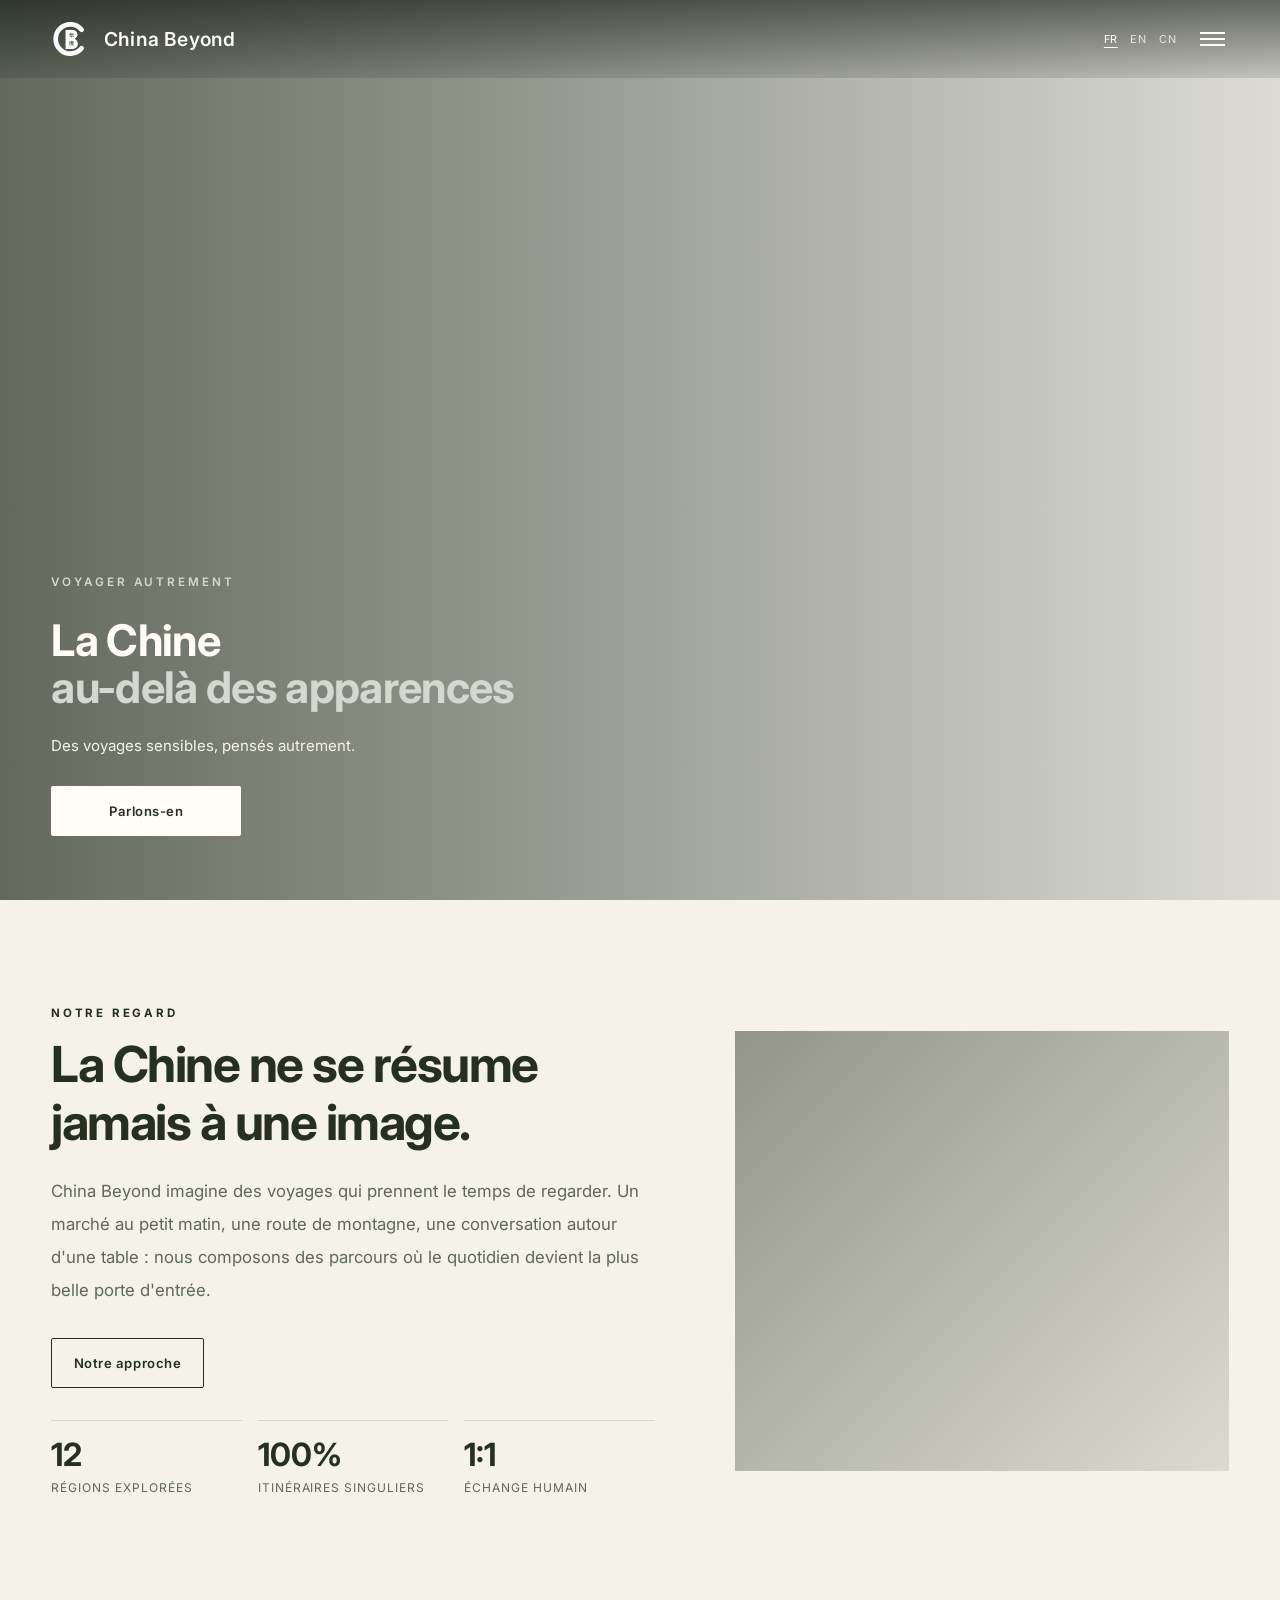
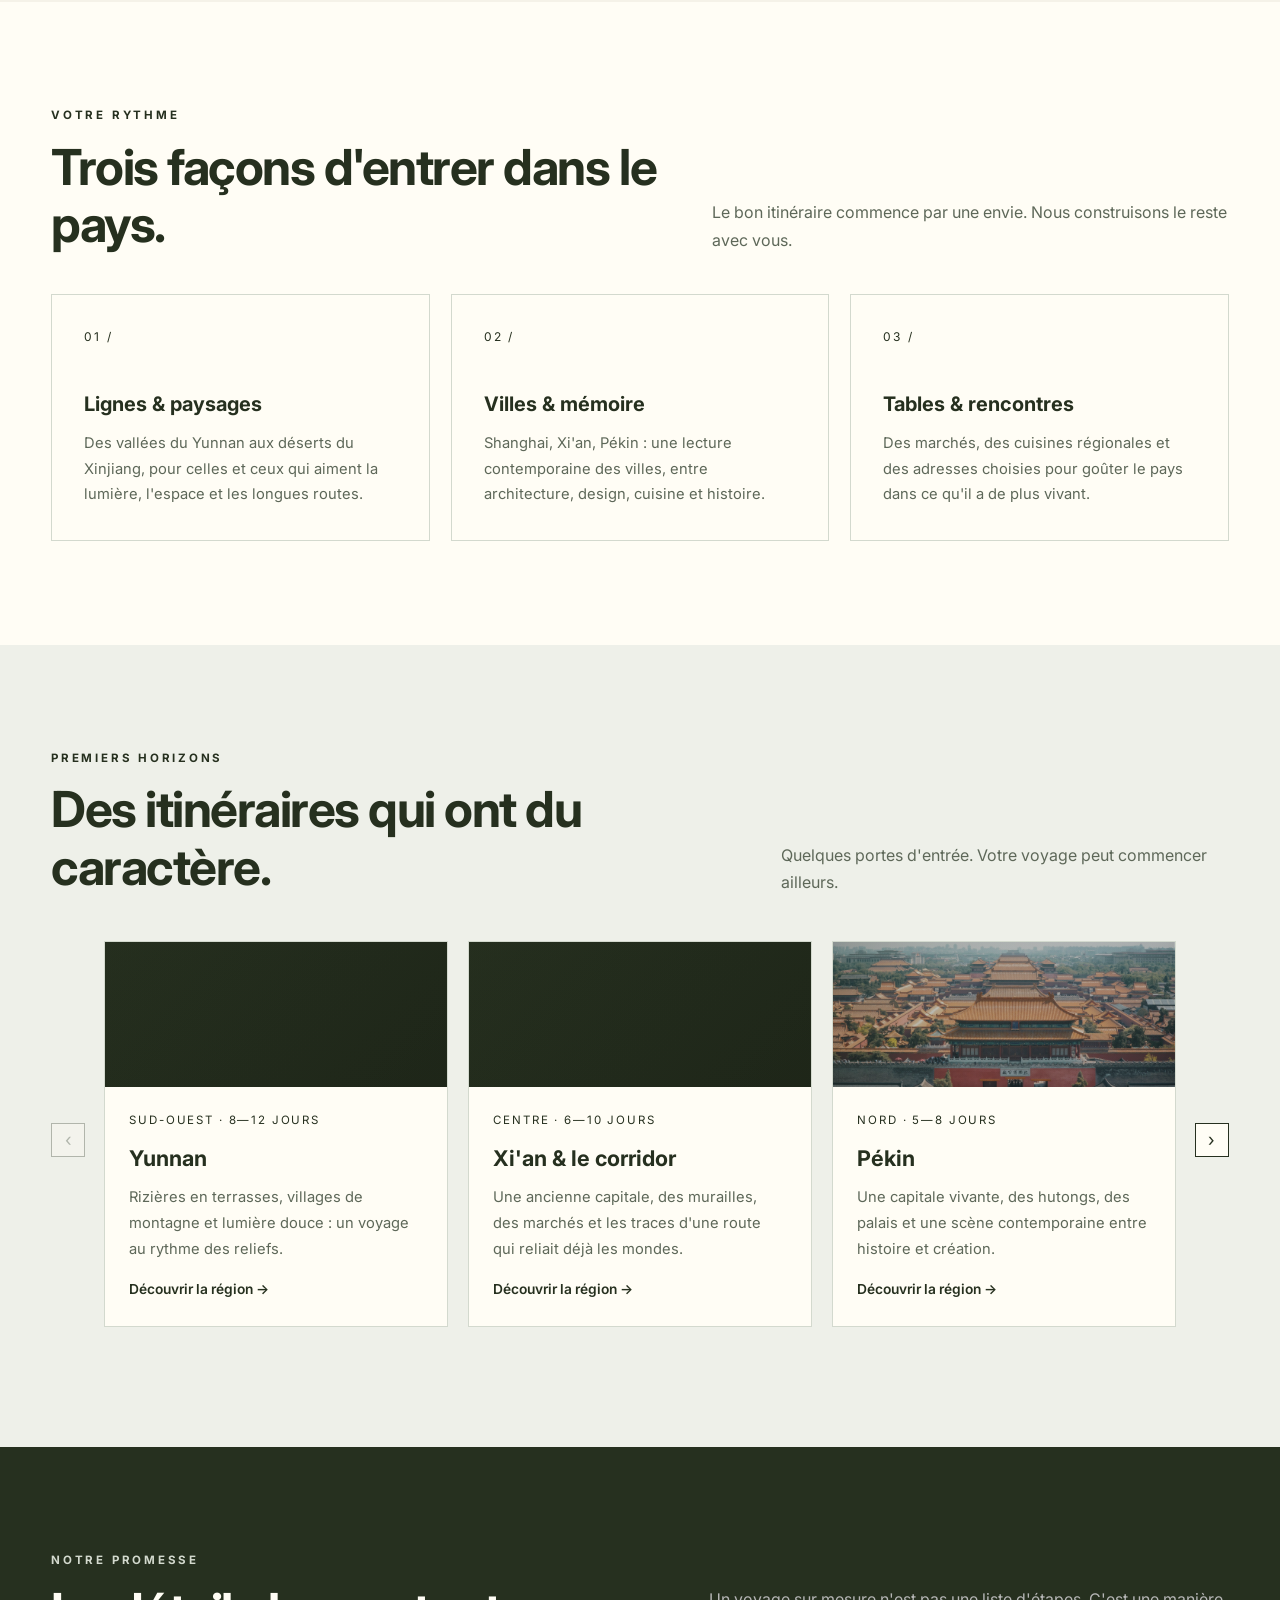
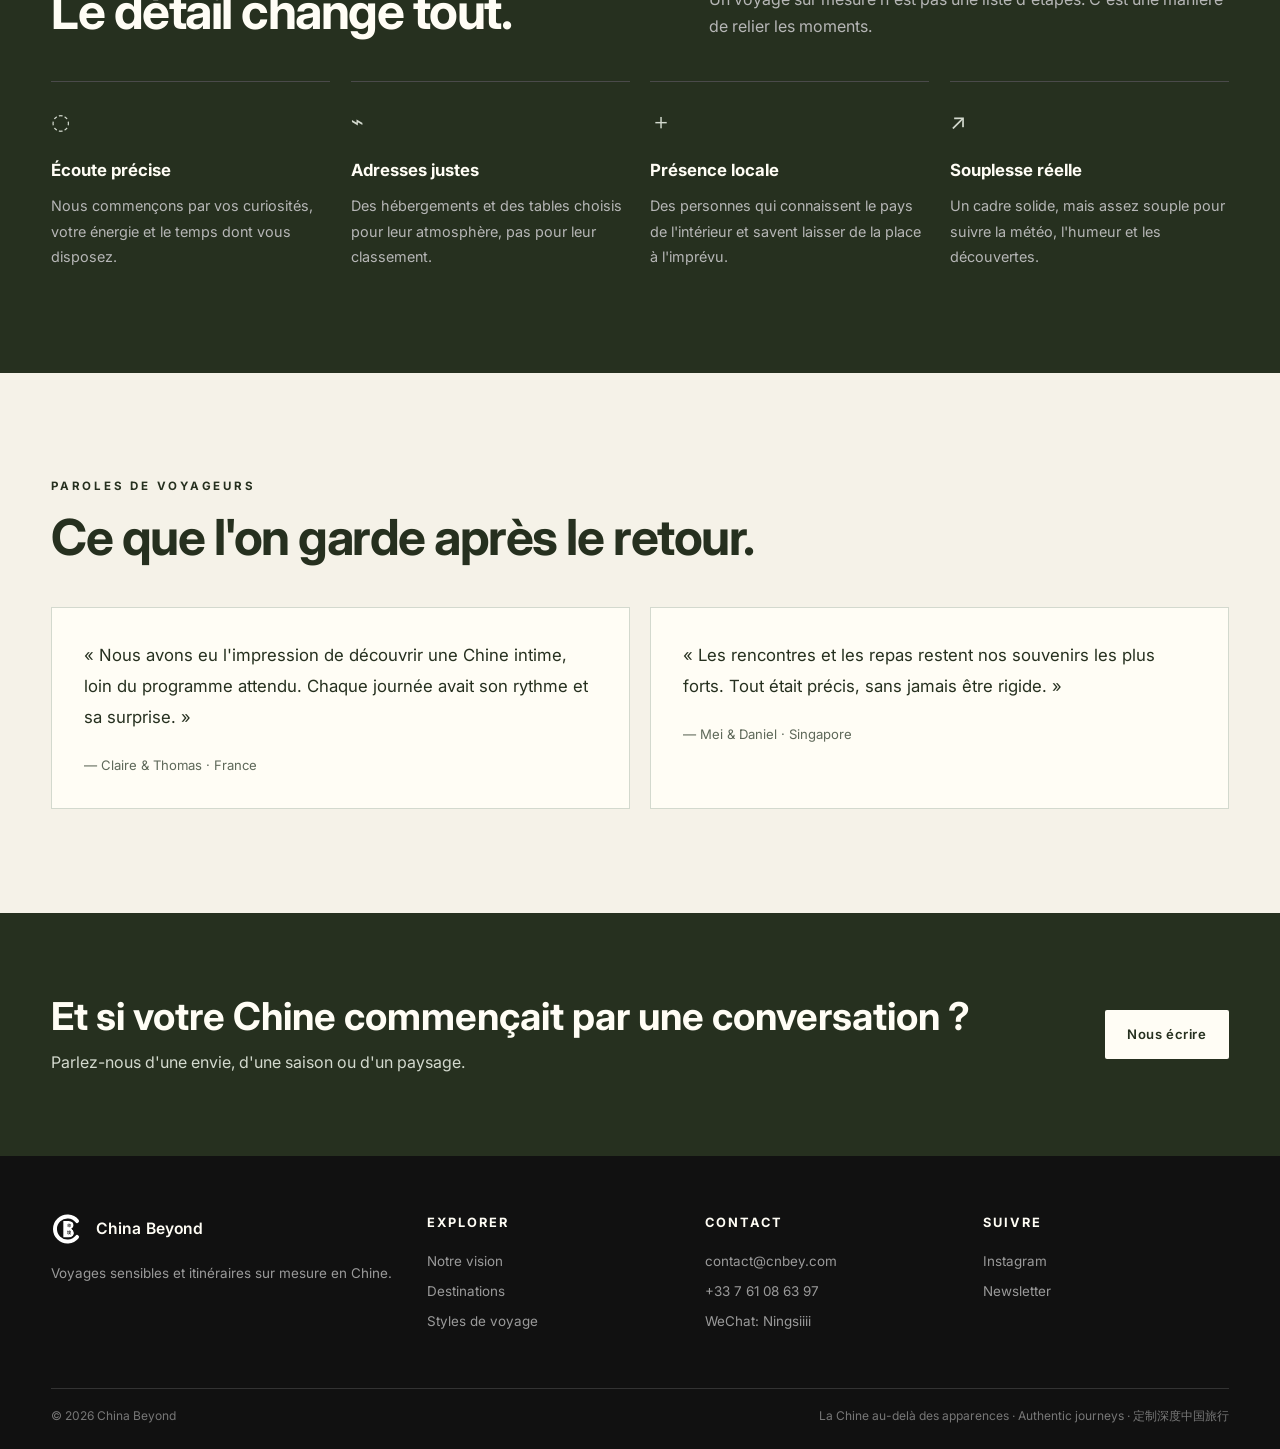
==== commit 19c58e51: "Add files via upload" ====
--- a/index.html
+++ b/index.html
@@ -202,7 +202,7 @@
     <a class="logo" href="#top" aria-label="China Beyond home"><img class="logo-mark" src="assets/china-beyond-mark-v13-inverse.svg" alt="" aria-hidden="true" /><span class="logo-wordmark">China Beyond</span></a>
     <div class="nav-wrapper">
       <nav class="nav-links" id="navLinks" aria-label="Navigation principale"><a href="about.html" data-i18n="navAbout">À propos</a><a href="vision.html" data-i18n="navVision">Notre vision</a><a href="destinations.html" data-i18n="navDestinations">Destinations</a><a href="styles.html" data-i18n="navStyles">Styles de voyage</a><a href="contact.html" data-i18n="navContact">Contact</a></nav>
-      <div class="nav-actions"><div class="lang-switcher" aria-label="Language switcher"><button class="lang-btn active" data-lang="fr">FR</button><button class="lang-btn" data-lang="en">EN</button><button class="lang-btn" data-lang="zh">CN</button></div><button class="menu-toggle" id="menuToggle" aria-label="Ouvrir le menu" aria-expanded="false"><span></span><span></span><span></span></button></div>
+      <div class="nav-actions"><div class="lang-switcher" aria-label="Language switcher" data-i18n-attr="aria-label:languageLabel"><button class="lang-btn active" data-lang="fr">FR</button><button class="lang-btn" data-lang="en">EN</button><button class="lang-btn" data-lang="zh">CN</button></div><button class="menu-toggle" id="menuToggle" aria-label="Ouvrir le menu" data-i18n-attr="aria-label:menuLabel" aria-expanded="false"><span></span><span></span><span></span></button></div>
     </div>
   </div></header>
 
@@ -213,16 +213,16 @@
 
     <section id="styles"><div class="container"><div class="section-head"><div><div class="eyebrow-dark" data-i18n="stylesEyebrow">Votre rythme</div><h2 class="section-title" data-i18n="stylesTitle">Trois façons d'entrer dans le pays.</h2></div><p class="section-subtitle" data-i18n="stylesSubtitle">Le bon itinéraire commence par une envie. Nous construisons le reste avec vous.</p></div><div class="styles-grid"><article class="style-card"><div class="card-number">01 /</div><h3 data-i18n="style1Title">Lignes &amp; paysages</h3><p data-i18n="style1Text">Des vallées du Yunnan aux déserts du Xinjiang, pour celles et ceux qui aiment la lumière, l'espace et les longues routes.</p></article><article class="style-card"><div class="card-number">02 /</div><h3 data-i18n="style2Title">Villes &amp; mémoire</h3><p data-i18n="style2Text">Shanghai, Xi'an, Pékin : une lecture contemporaine des villes, entre architecture, design, cuisine et histoire.</p></article><article class="style-card"><div class="card-number">03 /</div><h3 data-i18n="style3Title">Tables &amp; rencontres</h3><p data-i18n="style3Text">Des marchés, des cuisines régionales et des adresses choisies pour goûter le pays dans ce qu'il a de plus vivant.</p></article></div></div></section>
 
-    <section class="destinations" id="destinations"><div class="container"><div class="section-head"><div><div class="eyebrow-dark" data-i18n="destEyebrow">Premiers horizons</div><h2 class="section-title" data-i18n="destTitle">Des itinéraires qui ont du caractère.</h2></div><p class="section-subtitle" data-i18n="destSubtitle">Quelques portes d'entrée. Votre voyage peut commencer ailleurs.</p></div><div class="destinations-grid"><article class="dest-card"><div class="dest-visual" role="img" aria-label="Yunnan rice terraces" style="--tone:#26301f;--image:url('https://images.unsplash.com/photo-1776294984950-3f812aa0f797?auto=format&amp;fit=crop&amp;w=1400&amp;q=85')"></div><div class="dest-body"><div class="dest-meta">Sud-ouest · 8—12 jours</div><h3 data-i18n="dest1Title">Yunnan</h3><p data-i18n="dest1Text">Rizières en terrasses, villages de montagne et lumière douce : un voyage au rythme des reliefs.</p><a class="link-arrow" href="#contact" data-i18n="discover">Découvrir la région →</a></div></article><article class="dest-card"><div class="dest-visual" role="img" aria-label="Xi'an city wall and lanterns" style="--tone:#26301f;--image:url('https://images.unsplash.com/photo-1588088470830-ab765f87abd5?auto=format&amp;fit=crop&amp;w=1400&amp;q=85')"></div><div class="dest-body"><div class="dest-meta">Centre · 6—10 jours</div><h3 data-i18n="dest2Title">Xi'an &amp; le corridor</h3><p data-i18n="dest2Text">Une ancienne capitale, des murailles, des marchés et les traces d'une route qui reliait déjà les mondes.</p><a class="link-arrow" href="#contact" data-i18n="discover">Découvrir la région →</a></div></article><article class="dest-card"><div class="dest-visual" role="img" aria-label="Xinjiang mountain ranges" style="--tone:#26301f;--image:url('https://images.unsplash.com/photo-1688549267737-fc2f6c40240c?auto=format&amp;fit=crop&amp;w=1400&amp;q=85')"></div><div class="dest-body"><div class="dest-meta">Grand ouest · 10—16 jours</div><h3 data-i18n="dest3Title">Xinjiang</h3><p data-i18n="dest3Text">Des distances immenses, des marchés parfumés et une géographie qui change à chaque virage.</p><a class="link-arrow" href="#contact" data-i18n="discover">Découvrir la région →</a></div></article></div></div></section>
+    <section class="destinations" id="destinations"><div class="container"><div class="section-head"><div><div class="eyebrow-dark" data-i18n="destEyebrow">Premiers horizons</div><h2 class="section-title" data-i18n="destTitle">Des itinéraires qui ont du caractère.</h2></div><p class="section-subtitle" data-i18n="destSubtitle">Quelques portes d'entrée. Votre voyage peut commencer ailleurs.</p></div><div class="destinations-grid"><article class="dest-card"><div class="dest-visual" role="img" aria-label="Yunnan rice terraces" style="--tone:#26301f;--image:url('https://images.unsplash.com/photo-1776294984950-3f812aa0f797?auto=format&amp;fit=crop&amp;w=1400&amp;q=85')"></div><div class="dest-body"><div class="dest-meta" data-i18n="dest1Meta">Sud-ouest · 8—12 jours</div><h3 data-i18n="dest1Title">Yunnan</h3><p data-i18n="dest1Text">Rizières en terrasses, villages de montagne et lumière douce : un voyage au rythme des reliefs.</p><a class="link-arrow" href="#contact" data-i18n="discover">Découvrir la région →</a></div></article><article class="dest-card"><div class="dest-visual" role="img" aria-label="Xi'an city wall and lanterns" style="--tone:#26301f;--image:url('https://images.unsplash.com/photo-1588088470830-ab765f87abd5?auto=format&amp;fit=crop&amp;w=1400&amp;q=85')"></div><div class="dest-body"><div class="dest-meta" data-i18n="dest2Meta">Centre · 6—10 jours</div><h3 data-i18n="dest2Title">Xi'an &amp; le corridor</h3><p data-i18n="dest2Text">Une ancienne capitale, des murailles, des marchés et les traces d'une route qui reliait déjà les mondes.</p><a class="link-arrow" href="#contact" data-i18n="discover">Découvrir la région →</a></div></article><article class="dest-card"><div class="dest-visual" role="img" aria-label="Xinjiang mountain ranges" style="--tone:#26301f;--image:url('https://images.unsplash.com/photo-1688549267737-fc2f6c40240c?auto=format&amp;fit=crop&amp;w=1400&amp;q=85')"></div><div class="dest-body"><div class="dest-meta" data-i18n="dest3Meta">Grand ouest · 10—16 jours</div><h3 data-i18n="dest3Title">Xinjiang</h3><p data-i18n="dest3Text">Des distances immenses, des marchés parfumés et une géographie qui change à chaque virage.</p><a class="link-arrow" href="#contact" data-i18n="discover">Découvrir la région →</a></div></article></div></div></section>
 
     <section class="features"><div class="container"><div class="section-head"><div><div class="eyebrow-dark" data-i18n="promiseEyebrow">Notre promesse</div><h2 class="section-title" data-i18n="promiseTitle">Le détail change tout.</h2></div><p class="section-subtitle" data-i18n="promiseSubtitle">Un voyage sur mesure n'est pas une liste d'étapes. C'est une manière de relier les moments.</p></div><div class="features-grid"><div class="feature-item"><div class="feature-icon">◌</div><h3 data-i18n="feature1Title">Écoute précise</h3><p data-i18n="feature1Text">Nous commençons par vos curiosités, votre énergie et le temps dont vous disposez.</p></div><div class="feature-item"><div class="feature-icon">⌁</div><h3 data-i18n="feature2Title">Adresses justes</h3><p data-i18n="feature2Text">Des hébergements et des tables choisis pour leur atmosphère, pas pour leur classement.</p></div><div class="feature-item"><div class="feature-icon">＋</div><h3 data-i18n="feature3Title">Présence locale</h3><p data-i18n="feature3Text">Des personnes qui connaissent le pays de l'intérieur et savent laisser de la place à l'imprévu.</p></div><div class="feature-item"><div class="feature-icon">↗</div><h3 data-i18n="feature4Title">Souplesse réelle</h3><p data-i18n="feature4Text">Un cadre solide, mais assez souple pour suivre la météo, l'humeur et les découvertes.</p></div></div></div></section>
 
-    <section class="testimonials"><div class="container"><div class="section-head"><div><div class="eyebrow-dark" data-i18n="voicesEyebrow">Paroles de voyageurs</div><h2 class="section-title" data-i18n="voicesTitle">Ce que l'on garde après le retour.</h2></div></div><div class="testimonials-grid"><blockquote class="quote"><p data-i18n="quote1">« Nous avons eu l'impression de découvrir une Chine intime, loin du programme attendu. Chaque journée avait son rythme et sa surprise. »</p><footer>— Claire &amp; Thomas · France</footer></blockquote><blockquote class="quote"><p data-i18n="quote2">« Les rencontres et les repas restent nos souvenirs les plus forts. Tout était précis, sans jamais être rigide. »</p><footer>— Mei &amp; Daniel · Singapore</footer></blockquote></div></div></section>
+    <section class="testimonials"><div class="container"><div class="section-head"><div><div class="eyebrow-dark" data-i18n="voicesEyebrow">Paroles de voyageurs</div><h2 class="section-title" data-i18n="voicesTitle">Ce que l'on garde après le retour.</h2></div></div><div class="testimonials-grid"><blockquote class="quote"><p data-i18n="quote1">« Nous avons eu l'impression de découvrir une Chine intime, loin du programme attendu. Chaque journée avait son rythme et sa surprise. »</p><footer data-i18n="footerQuote1">— Claire &amp; Thomas · France</footer></blockquote><blockquote class="quote"><p data-i18n="quote2">« Les rencontres et les repas restent nos souvenirs les plus forts. Tout était précis, sans jamais être rigide. »</p><footer data-i18n="footerQuote2">— Mei &amp; Daniel · Singapore</footer></blockquote></div></div></section>
 
     <section class="cta" id="contact"><div class="container cta-inner"><div><h2 data-i18n="ctaTitle">Et si votre Chine commençait par une conversation ?</h2><p data-i18n="ctaText">Parlez-nous d'une envie, d'une saison ou d'un paysage.</p></div><a class="btn" href="mailto:contact@cnbey.com" data-i18n="ctaButton">Écrire à China Beyond</a></div></section>
   </main>
 
-  <footer class="site-footer"><div class="container"><div class="footer-grid"><div><div class="footer-logo"><img class="logo-mark" src="assets/china-beyond-mark-v13-inverse.svg" alt="" aria-hidden="true" /><span class="logo-wordmark">China Beyond</span></div><p data-i18n="footerIntro">Voyages sensibles et itinéraires sur mesure en Chine.</p></div><div class="footer-col"><h4 data-i18n="footerExplore">Explorer</h4><a href="#vision" data-i18n="navVision">Notre vision</a><a href="#destinations" data-i18n="navDestinations">Destinations</a><a href="#styles" data-i18n="navStyles">Styles de voyage</a></div><div class="footer-col"><h4 data-i18n="footerContact">Contact</h4><a href="mailto:contact@cnbey.com">contact@cnbey.com</a><a href="tel:+33761086397">+33 7 61 08 63 97</a><a class="wechat-footer-link" href="weixin://dl/chat?Ningsiiii">WeChat: Ningsiiii</a></div><div class="footer-col"><h4 data-i18n="footerFollow">Suivre</h4><a href="#contact">Instagram</a><a href="#contact">Newsletter</a></div></div><div class="footer-bottom"><span>© 2026 China Beyond</span><span data-i18n="footerNote">La Chine au-delà des apparences · Authentic journeys · 定制深度中国旅行</span></div></div></footer>
+  <footer class="site-footer"><div class="container"><div class="footer-grid"><div><div class="footer-logo"><img class="logo-mark" src="assets/china-beyond-mark-v13-inverse.svg" alt="" aria-hidden="true" /><span class="logo-wordmark">China Beyond</span></div><p data-i18n="footerIntro">Voyages sensibles et itinéraires sur mesure en Chine.</p></div><div class="footer-col"><h4 data-i18n="footerExplore">Explorer</h4><a href="#vision" data-i18n="navVision">Notre vision</a><a href="#destinations" data-i18n="navDestinations">Destinations</a><a href="#styles" data-i18n="navStyles">Styles de voyage</a></div><div class="footer-col"><h4 data-i18n="footerContact">Contact</h4><a href="mailto:contact@cnbey.com">contact@cnbey.com</a><a href="tel:+33761086397">+33 7 61 08 63 97</a><a class="wechat-footer-link" href="weixin://dl/chat?Ningsiiii" data-i18n="footerWeChat">WeChat: Ningsiiii</a></div><div class="footer-col"><h4 data-i18n="footerFollow">Suivre</h4><a href="#contact">Instagram</a><a href="#contact" data-i18n="footerNewsletter">Newsletter</a></div></div><div class="footer-bottom"><span>© 2026 China Beyond</span><span data-i18n="footerNote">La Chine au-delà des apparences · Authentic journeys · 定制深度中国旅行</span></div></div></footer>
 
   <script>
     const translations={
@@ -230,8 +230,9 @@
       en:{topline:'Authentic journeys · China, differently',navVision:'Our approach',navDestinations:'Destinations',navStyles:'Travel styles',navContact:'Contact',navCta:'Talk about your journey',heroEyebrow:'Travel differently',heroTitle:'China<br><span>beyond appearances</span>',heroText:'Thoughtful itineraries shaped around encounters, landscapes and the stories that give every region its character.',heroPrimary:'Explore destinations',heroSecondary:'Imagine a journey',badge1:'Bespoke design',badge2:'Local guides',badge3:'Attentive pace',introEyebrow:'Our point of view',introTitle:'China can never be reduced to one image.',introText:'China Beyond creates journeys with time to look closer. A morning market, a mountain road, a conversation around a table: we connect the everyday moments that make a place feel real.',introCta:'Discover our way of travelling',stat1:'regions explored',stat2:'singular itineraries',stat3:'human exchange',stylesEyebrow:'Your rhythm',stylesTitle:'Three ways into the country.',stylesSubtitle:'The right itinerary starts with a feeling. We build the rest with you.',style1Title:'Lines & landscapes',style1Text:'From Yunnan valleys to Xinjiang deserts, for travellers drawn to light, space and long roads.',style2Title:'Cities & memory',style2Text:'Shanghai, Xi’an, Beijing: a contemporary reading of cities through architecture, design, food and history.',style3Title:'Tables & encounters',style3Text:'Markets, regional kitchens and addresses chosen to taste the country at its most alive.',destEyebrow:'First horizons',destTitle:'Journeys with a point of view.',destSubtitle:'A few ways in. Your journey may begin somewhere else.',dest1Title:'Yunnan',dest1Text:'Terraced rice fields, mountain villages and soft light: a journey shaped by the landscape.',dest2Title:'Xi’an & the corridor',dest2Text:'An ancient capital, city walls, markets and the traces of a road that once connected worlds.',dest3Title:'Xinjiang',dest3Text:'Vast distances, fragrant markets and a geography that changes at every turn.',discover:'Discover the region →',promiseEyebrow:'Our promise',promiseTitle:'Details change everything.',promiseSubtitle:'A bespoke journey is not a list of stops. It is a way of connecting moments.',feature1Title:'Precise listening',feature1Text:'We begin with your curiosities, your energy and the time you have.',feature2Title:'Right addresses',feature2Text:'Hotels and tables chosen for their atmosphere, not their ranking.',feature3Title:'Local presence',feature3Text:'People who know the country from within and leave room for the unexpected.',feature4Title:'Real flexibility',feature4Text:'A strong frame, flexible enough to follow weather, mood and discovery.',voicesEyebrow:'Travellers’ voices',voicesTitle:'What stays after coming home.',quote1:'“We felt we were discovering an intimate China, far from the expected itinerary. Every day had its own rhythm and surprise.”',quote2:'“The encounters and meals are still our strongest memories. Everything was precise without ever feeling rigid.”',ctaTitle:'What if your China began with a conversation?',ctaText:'Tell us about a feeling, a season or a landscape.',ctaButton:'Write to China Beyond',footerIntro:'Thoughtful journeys and bespoke itineraries in China.',footerExplore:'Explore',footerContact:'Contact',footerFollow:'Follow',footerNote:'China beyond appearances · Authentic journeys · 定制深度中国旅行'},
       zh:{topline:'真实而深入的中国旅程',navVision:'我们的视角',navDestinations:'目的地',navStyles:'旅行方式',navContact:'联系',navCta:'聊聊你的旅程',heroEyebrow:'换一种方式认识中国',heroTitle:'中国<br><span>不止于表象</span>',heroText:'从地方风景、日常生活与真实相遇出发，设计属于你的深度中国旅程。',heroPrimary:'探索目的地',heroSecondary:'开始规划旅程',badge1:'私人定制',badge2:'当地向导',badge3:'舒缓节奏',introEyebrow:'我们的视角',introTitle:'中国，从来不是一张单一的照片。',introText:'China Beyond 让旅程慢下来：清晨的菜市场、山间公路、围桌而坐的聊天。我们把这些日常片段连接起来，让你真正走进一个地方。',introCta:'了解我们的旅行方式',stat1:'探索地区',stat2:'独特行程',stat3:'人与人的交流',stylesEyebrow:'你的节奏',stylesTitle:'进入中国的三种方式。',stylesSubtitle:'好的旅程从一个念头开始，剩下的部分，我们与你一起完成。',style1Title:'山河与远方',style1Text:'从云南山谷到新疆荒漠，适合喜欢光线、空间与长途公路的人。',style2Title:'城市与时间',style2Text:'上海、西安、北京：从建筑、设计、饮食与历史重新读一座城市。',style3Title:'餐桌与相遇',style3Text:'市场、地方菜与值得停留的餐桌，在最鲜活的日常里品尝中国。',destEyebrow:'最初的方向',destTitle:'每一条线路，都有自己的性格。',destSubtitle:'这里是几个入口，你的旅程也可以从别处开始。',dest1Title:'云南',dest1Text:'梯田、山村与柔和的光线，一段跟随地形慢慢展开的旅程。',dest2Title:'西安与河西走廊',dest2Text:'古都、城墙、市场，以及一条曾经连接不同世界的道路。',dest3Title:'新疆',dest3Text:'辽阔距离、带着香气的市场，以及每一个转弯都会改变的地理。',discover:'探索这个地区 →',promiseEyebrow:'我们的承诺',promiseTitle:'细节，决定旅程的质感。',promiseSubtitle:'定制旅行不是把景点排列起来，而是把一个个瞬间连接起来。',feature1Title:'认真倾听',feature1Text:'从你的兴趣、状态与可用时间开始，而不是从固定模板开始。',feature2Title:'恰到好处的地址',feature2Text:'酒店与餐馆看重的是氛围与真诚，而不只是排名。',feature3Title:'当地陪伴',feature3Text:'由真正了解当地的人带你走进日常，也为意外留出空间。',feature4Title:'真正灵活',feature4Text:'有清晰的框架，也能跟随天气、心情与新的发现调整。',voicesEyebrow:'旅人的声音',voicesTitle:'回程之后，留下来的东西。',quote1:'“我们看到的是一个亲密、真实的中国，而不是预想中的行程。每天都有自己的节奏和惊喜。”',quote2:'“最难忘的是那些相遇与餐桌。所有安排都很细致，却从来没有束缚感。”',ctaTitle:'你的中国，不如从一次聊天开始？',ctaText:'告诉我们一个念头、一段季节，或一幅你想抵达的风景。',ctaButton:'写信给 China Beyond',footerIntro:'为你设计真实、深入的中国旅程。',footerExplore:'探索',footerContact:'联系',footerFollow:'关注',footerNote:'中国不止于表象 · Authentic journeys · 定制深度中国旅行'}
     };
+    const homeExtraCopy={fr:{navAbout:'À propos',footerNewsletter:'Newsletter',footerWeChat:'WeChat : Ningsiiii',footerQuote1:'— Claire &amp; Thomas · France',footerQuote2:'— Mei &amp; Daniel · Singapour',dest1Meta:'Sud-ouest · 8—12 jours',dest2Meta:'Centre · 6—10 jours',dest3Meta:'Grand ouest · 10—16 jours',languageLabel:'Changer de langue',menuLabel:'Ouvrir le menu'},en:{navAbout:'About',footerNewsletter:'Newsletter',footerWeChat:'WeChat: Ningsiiii',footerQuote1:'— Claire &amp; Thomas · France',footerQuote2:'— Mei &amp; Daniel · Singapore',dest1Meta:'Southwest · 8—12 days',dest2Meta:'Central China · 6—10 days',dest3Meta:'Far west · 10—16 days',languageLabel:'Change language',menuLabel:'Open menu'},zh:{navAbout:'关于我们',footerNewsletter:'订阅通讯',footerWeChat:'微信：Ningsiiii',footerQuote1:'— Claire 与 Thomas · 法国',footerQuote2:'— Mei 与 Daniel · 新加坡',dest1Meta:'西南 · 8—12天',dest2Meta:'中国中部 · 6—10天',dest3Meta:'中国西部 · 10—16天',languageLabel:'切换语言',menuLabel:'打开菜单'}};
     const localeButtons=document.querySelectorAll('.lang-btn');
-    const applyLocale=(locale)=>{const dict=translations[locale]||translations.fr;document.documentElement.lang=locale==='zh'?'zh-CN':locale;document.body.dataset.locale=locale;document.querySelectorAll('[data-i18n]').forEach(el=>{const key=el.dataset.i18n;if(dict[key]!==undefined)el.innerHTML=dict[key]});localeButtons.forEach(btn=>btn.classList.toggle('active',btn.dataset.lang===locale));localStorage.setItem('china-beyond-locale',locale)};
+    const applyLocale=(locale)=>{const dict={...(translations[locale]||translations.fr),...(homeExtraCopy[locale]||{})};document.documentElement.lang=locale==='zh'?'zh-CN':locale;document.body.dataset.locale=locale;document.querySelectorAll('[data-i18n]').forEach(el=>{const key=el.dataset.i18n;if(dict[key]!==undefined)el.innerHTML=dict[key]});document.querySelectorAll('[data-i18n-attr]').forEach(el=>{el.dataset.i18nAttr.split(';').forEach(pair=>{const [attribute,key]=pair.split(':');if(attribute&&key&&dict[key]!==undefined)el.setAttribute(attribute,dict[key])})});localeButtons.forEach(btn=>btn.classList.toggle('active',btn.dataset.lang===locale));localStorage.setItem('china-beyond-locale',locale)};
     localeButtons.forEach(btn=>btn.addEventListener('click',()=>applyLocale(btn.dataset.lang)));
     const menuToggle=document.getElementById('menuToggle');const navLinks=document.getElementById('navLinks');menuToggle.addEventListener('click',()=>{const open=navLinks.classList.toggle('open');menuToggle.setAttribute('aria-expanded',String(open))});navLinks.querySelectorAll('a').forEach(a=>a.addEventListener('click',()=>{navLinks.classList.remove('open');menuToggle.setAttribute('aria-expanded','false')}));
     const saved=localStorage.getItem('china-beyond-locale');if(saved&&translations[saved])applyLocale(saved);
@@ -290,7 +291,7 @@
 </body>
 </html>
 
-<script>const v='?v=logo-cutout-v3';document.querySelectorAll('img[src*="china-beyond-mark-v13"]').forEach(i=>i.src=i.src.split('?')[0]+v);document.querySelectorAll('link[rel~="icon"]').forEach(l=>l.href='china-beyond-mark-v13.svg'+v);</script></script>
+<script>const v='?v=logo-cutout-v3';document.querySelectorAll('img[src*="china-beyond-mark-v13"]').forEach(i=>i.src=i.src.split('?')[0]+v);document.querySelectorAll('link[rel~="icon"]').forEach(l=>l.href='china-beyond-mark-v13.svg'+v);</script>
 
 <style>
 @media(max-width:720px){.destinations-grid,.styles-grid{grid-template-columns:1fr;gap:1.1rem}.dest-card{min-height:0}.dest-visual{min-height:230px}.dest-body{padding:1.25rem}.dest-body h3{font-size:1.55rem;line-height:1.15}.dest-body p{font-size:.92rem;line-height:1.65}.style-card{min-height:0}}
@@ -307,8 +308,8 @@
 </style>
 
 <style>
-.destinations-carousel-shell{position:relative;display:flex;align-items:center;gap:.8rem}
-.destinations-carousel-track{display:flex;flex:1;gap:1.3rem;overflow-x:auto;scroll-snap-type:x mandatory;scroll-behavior:smooth;scrollbar-width:none;touch-action:pan-x;padding:.3rem .15rem 1rem}
+.destinations-carousel-shell{position:relative;display:flex;align-items:center;gap:clamp(.65rem,1.6vw,1rem)}
+.destinations-carousel-track{display:flex;flex:1;min-width:0;gap:1.3rem;overflow-x:auto;scroll-snap-type:x mandatory;scroll-behavior:smooth;scrollbar-width:none;scroll-padding-inline:.2rem;touch-action:pan-x;overscroll-behavior-x:contain;padding:.3rem .2rem 1rem}
 .destinations-carousel-track::-webkit-scrollbar{display:none}
 .destinations-carousel-track>.dest-card{flex:0 0 calc((100% - 2.6rem)/3);min-width:0;scroll-snap-align:start}
 .destinations-carousel-arrow{width:34px;height:34px;flex:0 0 34px;border:1px solid var(--accent);background:var(--white);color:var(--accent);display:flex;align-items:center;justify-content:center;font-size:1.1rem;line-height:1;transition:var(--ease)}
@@ -316,7 +317,7 @@
 .destinations-carousel-arrow:disabled{opacity:.3;cursor:default}
 .destinations-carousel-arrow:disabled:hover{background:var(--white);color:var(--accent)}
 @media(max-width:900px){.destinations-carousel-track>.dest-card{flex-basis:calc((100% - 1.3rem)/2)}}
-@media(max-width:720px){.destinations-carousel-shell{gap:.45rem}.destinations-carousel-track{gap:1.1rem;padding-bottom:.75rem}.destinations-carousel-track>.dest-card{flex-basis:100%}.destinations-carousel-arrow{width:28px;height:28px;flex-basis:28px;font-size:.95rem}}
+@media(max-width:720px){.destinations-carousel-shell{gap:.4rem}.destinations-carousel-track{gap:.8rem;padding:.3rem .35rem 1rem}.destinations-carousel-track>.dest-card{flex-basis:82vw;min-height:0}.destinations-carousel-track>.dest-card .dest-visual{min-height:220px}.destinations-carousel-track>.dest-card .dest-body{padding:1.15rem}.destinations-carousel-track>.dest-card .dest-body h3{font-size:1.45rem;line-height:1.15}.destinations-carousel-track>.dest-card .dest-body p{font-size:.86rem;line-height:1.6}.destinations-carousel-arrow{width:30px;height:30px;flex-basis:30px;font-size:.95rem}}
 </style>
 <script>
 (()=>{
@@ -341,7 +342,7 @@
   };
   const images={
     chengdu:"url('assets/china-beyond/chengdu-teahouse.jpg')",
-    shanghai:"url('https://images.unsplash.com/photo-1548919973-5ce27cc9371?auto=format&fit=crop&w=1400&q=85')",
+    shanghai:"url('assets/china-beyond/shanghai-skyline.png')",
     zhangjiajie:"url('assets/china-beyond/zhangjiajie-mist.jpg')"
   };
   const discover={fr:'Découvrir la région →',en:'Discover the region →',zh:'探索这个地区 →'};
@@ -353,8 +354,8 @@
   const makeCard=id=>{const item=document.createElement('article');item.className='dest-card';item.dataset.carouselCity=id;item.innerHTML='<div class="dest-visual" role="img"></div><div class="dest-body"><div class="dest-meta"></div><h3></h3><p></p><a class="link-arrow" href="#contact"></a></div>';const visual=item.querySelector('.dest-visual');visual.style.setProperty('--tone','#26301f');visual.style.setProperty('--image',images[id]);return item};
   cities.forEach(id=>grid.appendChild(makeCard(id)));
   const parent=grid.parentNode;parent.insertBefore(shell,grid);shell.appendChild(previous);shell.appendChild(grid);shell.appendChild(next);grid.classList.add('destinations-carousel-track');grid.classList.remove('destinations-grid');
-  const localize=locale=>{const dict=copy[locale]||copy.fr;grid.querySelectorAll('[data-carousel-city]').forEach(card=>{const item=dict[card.dataset.carouselCity];if(!item)return;card.querySelector('.dest-meta').textContent=item.meta;card.querySelector('h3').textContent=item.title;card.querySelector('p').textContent=item.text;card.querySelector('.dest-visual').setAttribute('aria-label',item.label);card.querySelector('.link-arrow').textContent=discover[locale]||discover.fr})};
-  const update=()=>{const max=Math.max(0,grid.scrollWidth-grid.clientWidth-2);previous.disabled=grid.scrollLeft<=2;next.disabled=grid.scrollLeft>=max};
+  const localize=locale=>{const dict=copy[locale]||copy.fr;const labels={fr:['Destinations précédentes','Destinations suivantes'],en:['Previous destinations','Next destinations'],zh:['上一个目的地','下一个目的地']}[locale]||['Destinations précédentes','Destinations suivantes'];previous.setAttribute('aria-label',labels[0]);next.setAttribute('aria-label',labels[1]);grid.querySelectorAll('[data-carousel-city]').forEach(card=>{const item=dict[card.dataset.carouselCity];if(!item)return;card.querySelector('.dest-meta').textContent=item.meta;card.querySelector('h3').textContent=item.title;card.querySelector('p').textContent=item.text;card.querySelector('.dest-visual').setAttribute('aria-label',item.label);card.querySelector('.link-arrow').textContent=discover[locale]||discover.fr})};
+  const update=()=>{const max=Math.max(0,grid.scrollWidth-grid.clientWidth-2);previous.disabled=grid.scrollLeft<=4;next.disabled=grid.scrollLeft>=max};
   previous.addEventListener('click',()=>grid.scrollBy({left:-Math.max(grid.clientWidth*.85,240),behavior:'smooth'}));
   next.addEventListener('click',()=>grid.scrollBy({left:Math.max(grid.clientWidth*.85,240),behavior:'smooth'}));
   grid.addEventListener('scroll',update,{passive:true});window.addEventListener('resize',update);
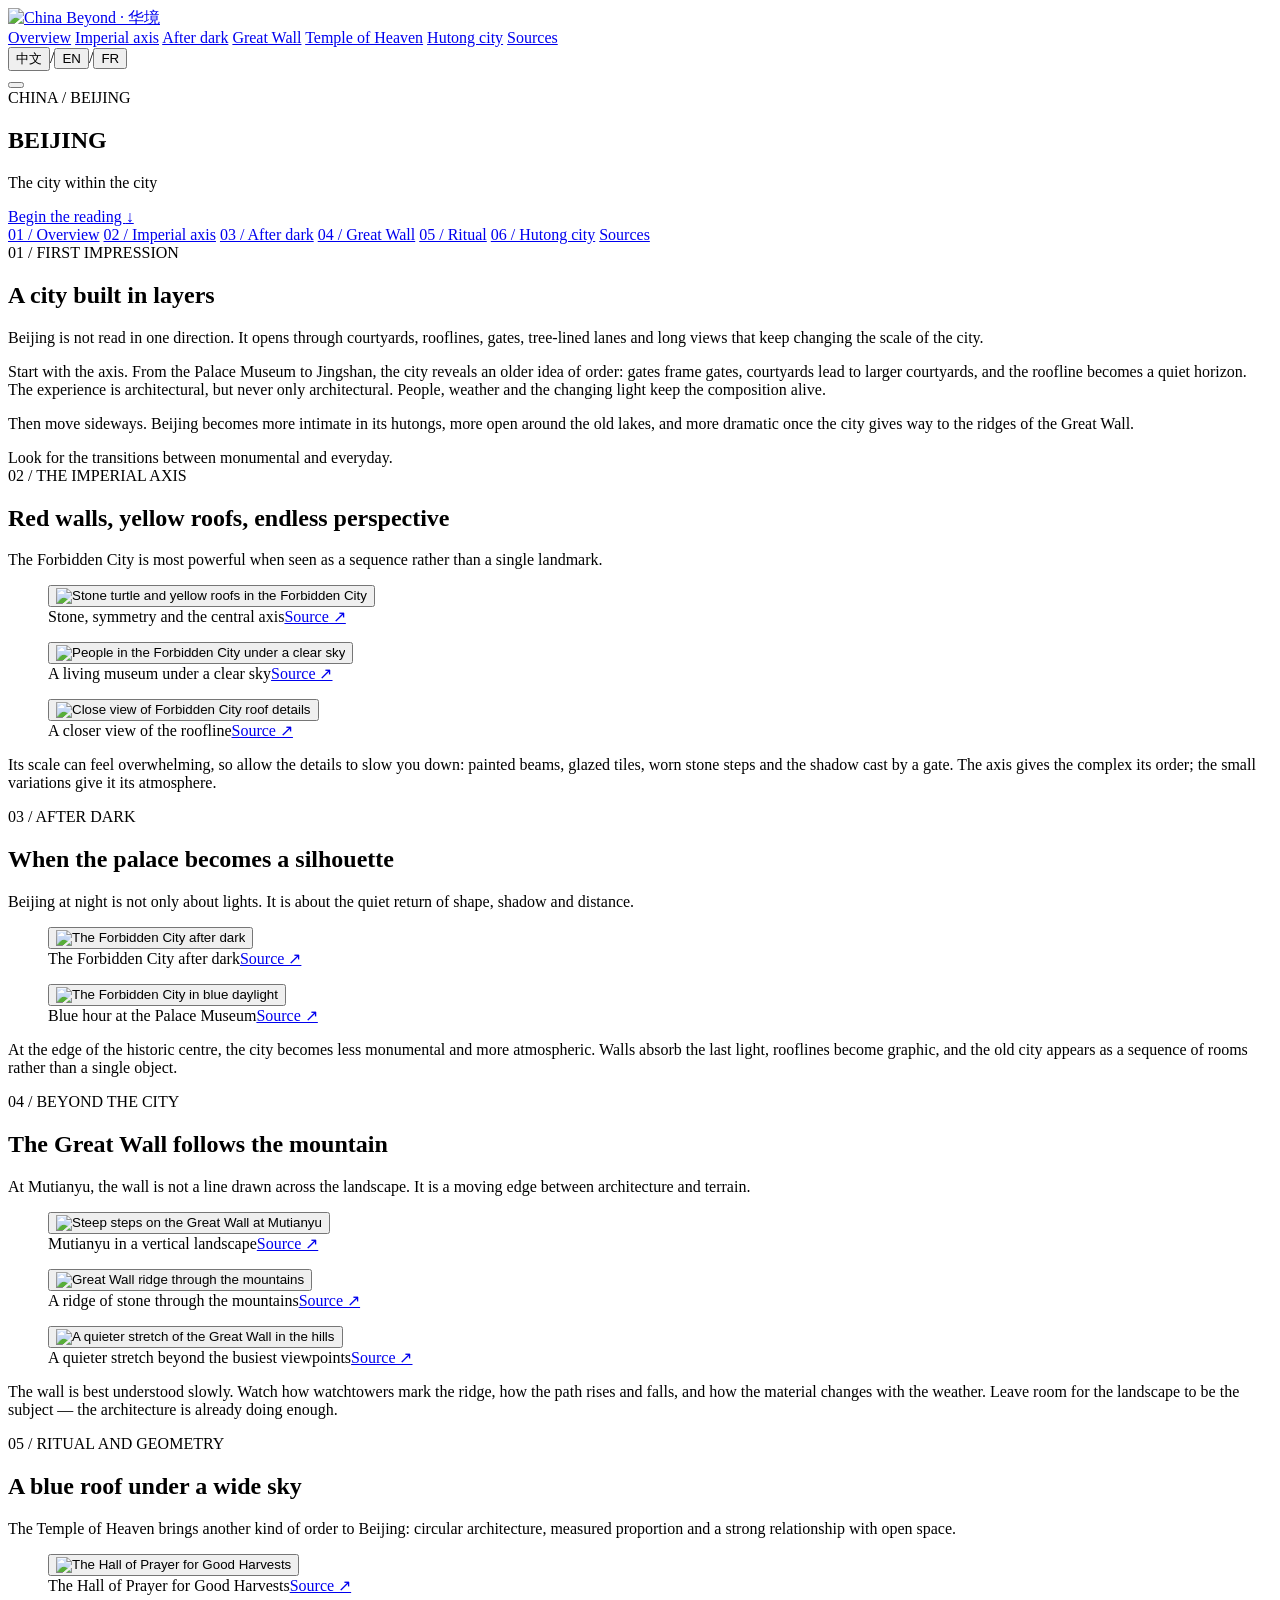
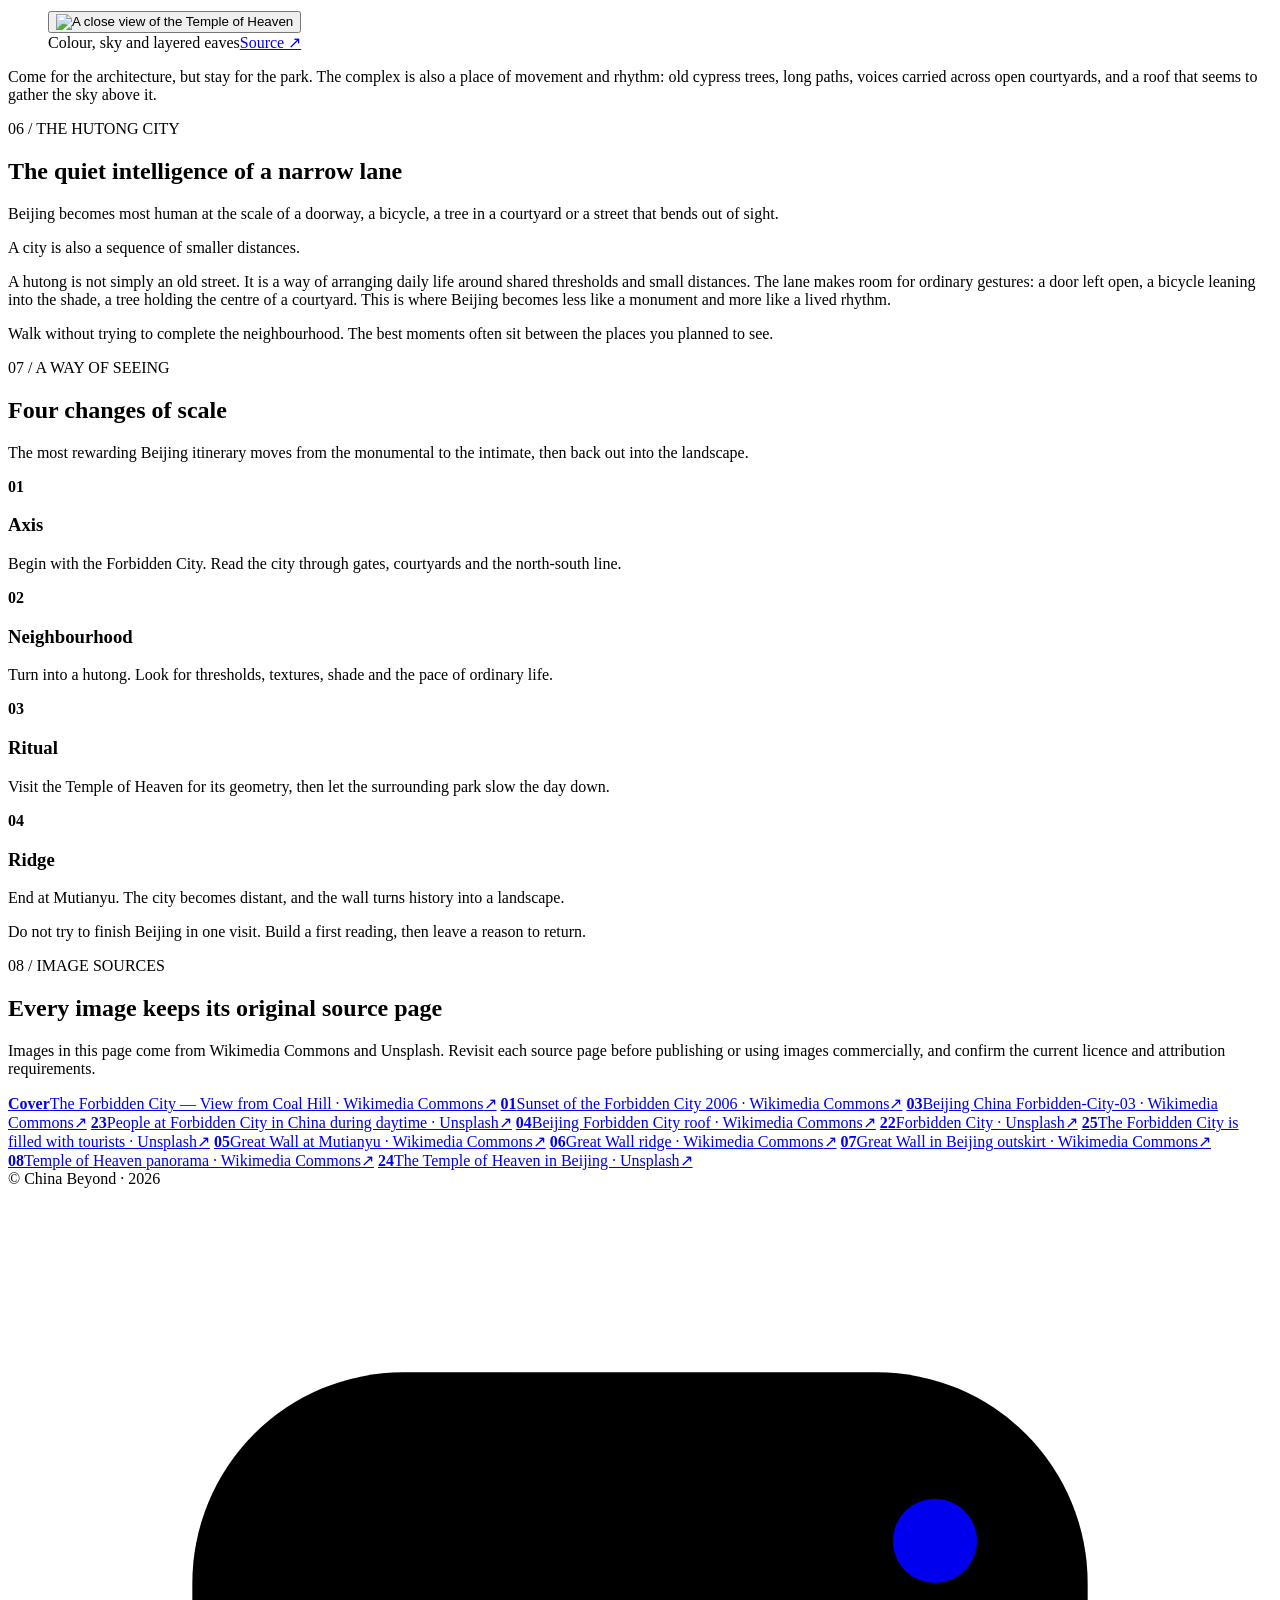
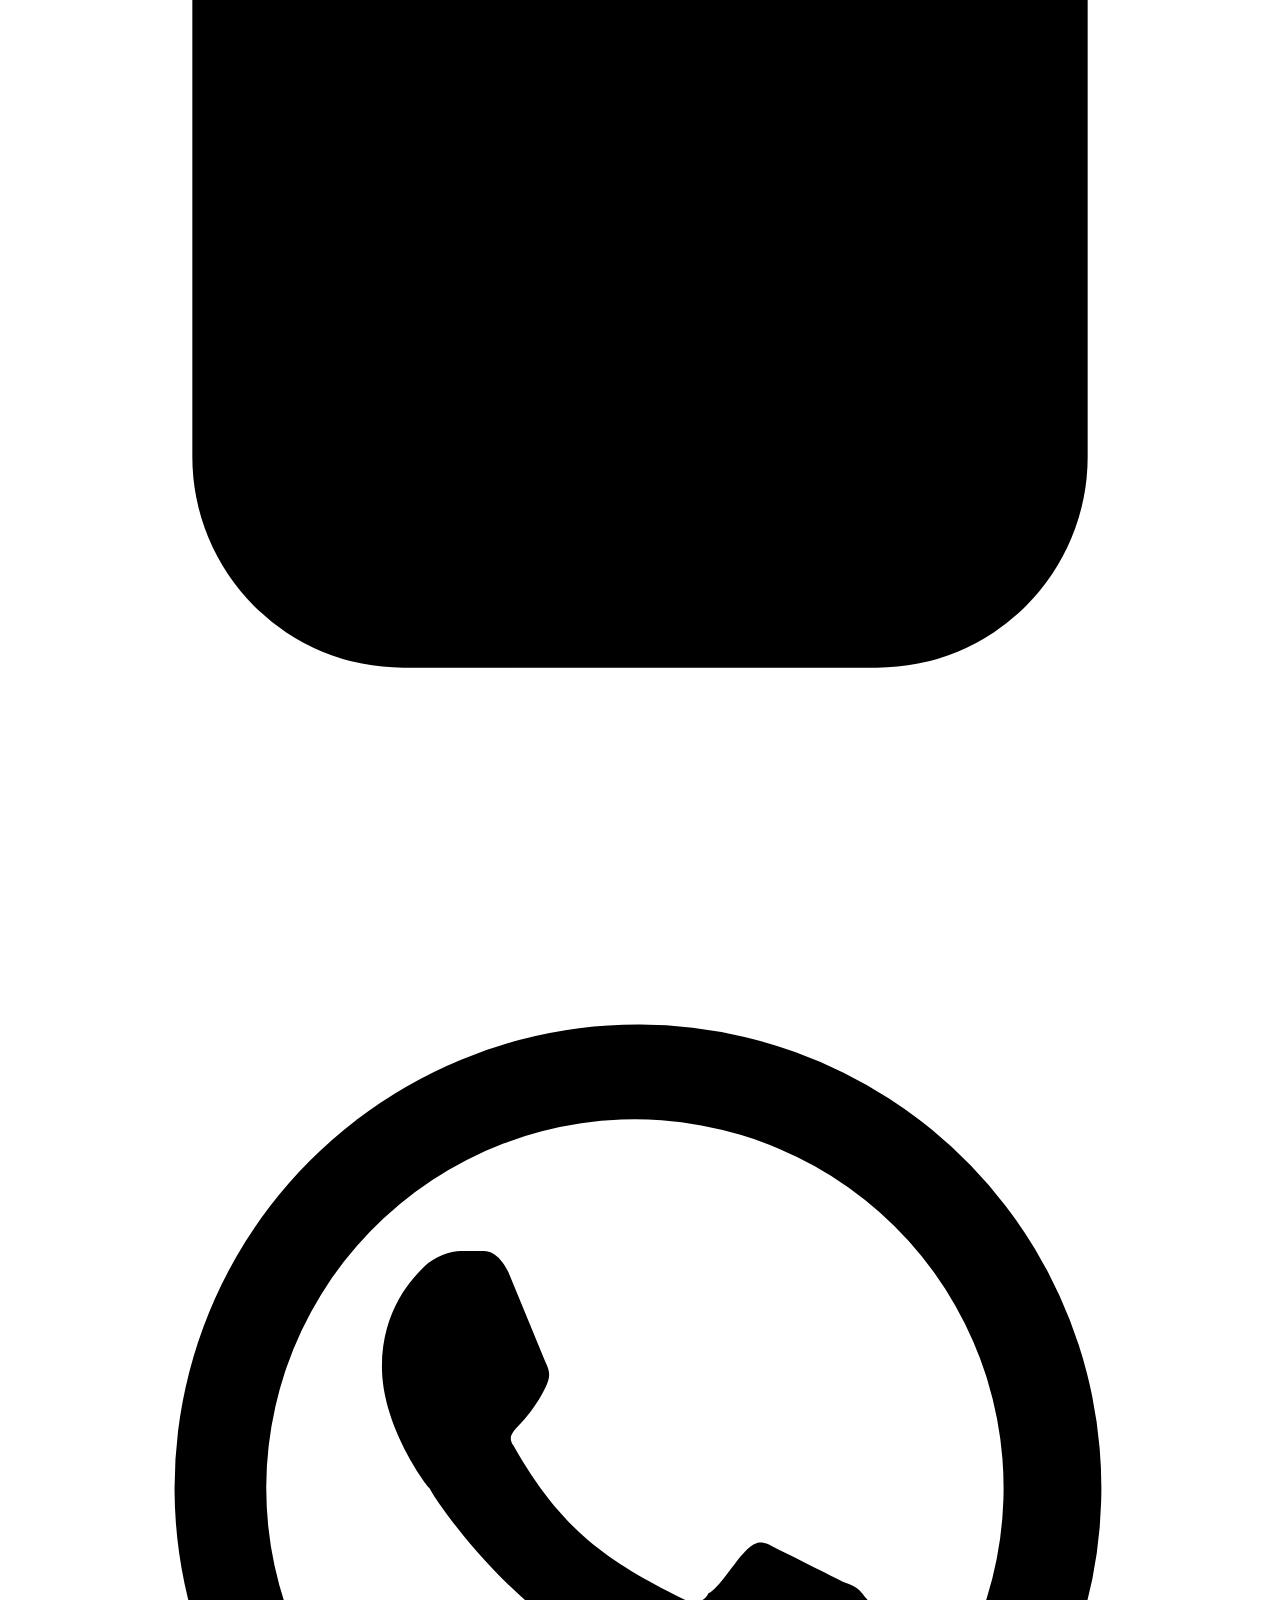
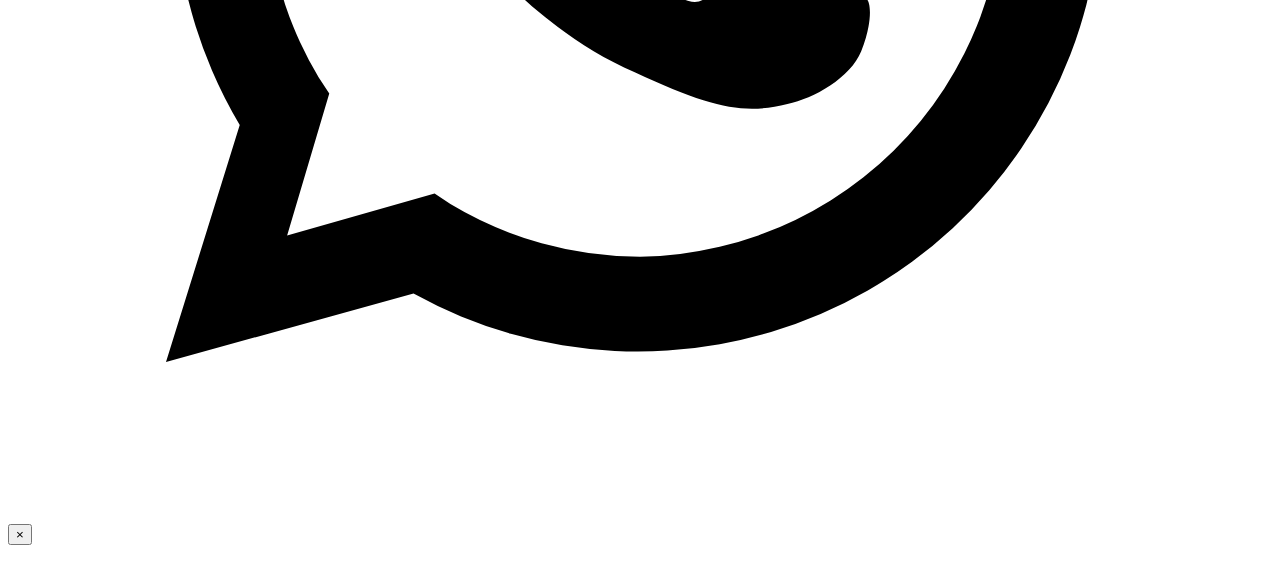
==== commit d8cfa09f: "Add files via upload" ====
--- a/index.html
+++ b/index.html
@@ -1,375 +1,180 @@
-<!DOCTYPE html>
-<html lang="fr" data-locale="fr">
+<!doctype html>
+<html lang="en">
 <head>
-  <meta charset="UTF-8" />
-  <meta name="viewport" content="width=device-width, initial-scale=1.0" />
-  <title>China Beyond — La Chine au-delà des apparences</title>
-  <meta name="description" content="Voyages authentiques et sur mesure en Chine. Authentic journeys to China. 定制深度中国旅行。" />
-  <link rel="icon" type="image/svg+xml" href="assets/china-beyond-mark-v13.svg" />
-  <link rel="preconnect" href="https://fonts.googleapis.com" />
-  <link rel="preconnect" href="https://fonts.gstatic.com" crossorigin />
-  <link href="https://fonts.googleapis.com/css2?family=Inter:wght@400;500;600;700&family=Noto+Serif+SC:wght@400;600;700&display=swap" rel="stylesheet" />
-  <style>
-    :root{--black:#26301f;--dark:#26301f;--mid:#5e6859;--light:#eef0e9;--paper:#f5f2e8;--white:#fffdf5;--accent:#26301f;--accent-soft:#d3d9ce;--border:#d3d9ce;--shadow:0 18px 50px rgba(38,48,31,.12);--ease:all .3s ease}
-    *{box-sizing:border-box;margin:0;padding:0}
-    html{scroll-behavior:smooth}
-    body{font-family:Inter,system-ui,sans-serif;color:var(--black);background:var(--white);line-height:1.7}
-    body[data-locale="zh"]{font-family:'Noto Serif SC',serif}
-    body[data-locale="zh"] .eyebrow,body[data-locale="zh"] .logo,body[data-locale="zh"] .nav-links,body[data-locale="zh"] .btn,body[data-locale="zh"] .lang-btn,body[data-locale="zh"] .top-bar,body[data-locale="zh"] .hero-badges,body[data-locale="zh"] .stat-label{font-family:Inter,system-ui,sans-serif}
-    a{text-decoration:none;color:inherit;transition:var(--ease)}
-    button{font:inherit;cursor:pointer}
-    img{display:block;max-width:100%}
-    .container{width:min(92%,1240px);margin:auto}
-    .top-bar{display:none}
-    .top-bar-inner{display:flex;justify-content:space-between;gap:1rem;flex-wrap:wrap}
-    .top-links{display:flex;gap:1.5rem}
-    .top-links a:hover{color:var(--accent)}
-    header{position:fixed;inset:0 0 auto;z-index:30;background:linear-gradient(180deg,rgba(12,18,14,.58),rgba(12,18,14,.12));}
-    .nav-inner{display:flex;justify-content:space-between;align-items:center;min-height:78px;gap:2rem}
-    .logo{display:flex;align-items:center;gap:.8rem;font-size:1rem;font-weight:800;letter-spacing:0;white-space:nowrap;color:var(--white)}
-    .logo-mark{width:40px;height:40px;display:block;flex:none}
-    .logo-wordmark{display:inline-block;font-family:"Avenir Next","Helvetica Neue",Inter,system-ui,sans-serif;font-size:1.2rem;font-weight:600;letter-spacing:.01em}
-    .nav-wrapper{display:flex;align-items:center;gap:2rem;position:relative}
-    .nav-links{display:none;position:absolute;right:0;top:calc(100% + .8rem);min-width:250px;padding:.7rem;background:rgba(12,18,14,.96);border:1px solid rgba(255,255,255,.18);box-shadow:var(--shadow);flex-direction:column;gap:.15rem;font-size:.9rem;font-weight:500;color:var(--white)}
-    .nav-links.open{display:flex}
-    .nav-links a{position:relative;display:block;padding:.65rem .75rem}
-    .nav-links a::after{content:'';position:absolute;left:.75rem;bottom:.35rem;width:0;height:2px;background:var(--white);transition:width .25s}
-    .nav-links a:hover{color:var(--white);background:rgba(255,255,255,.1)}
-    .nav-links a:hover::after{width:100%}
-    .nav-actions{display:flex;align-items:center;gap:1rem}
-    .lang-switcher{display:flex;gap:.2rem;align-items:center}
-    .lang-btn{border:0;background:transparent;color:rgba(255,255,255,.78);padding:.2rem .3rem;border-radius:0;font-size:.68rem;line-height:1;letter-spacing:.04em}
-    .lang-btn:hover,.lang-btn.active{border:0;background:transparent;color:var(--white);text-decoration:underline;text-decoration-thickness:1px;text-underline-offset:4px}
-    .btn{display:inline-flex;align-items:center;justify-content:center;border:1px solid transparent;border-radius:2px;padding:.8rem 1.35rem;font-size:.82rem;font-weight:600;letter-spacing:.04em;transition:var(--ease)}
-    .btn-primary{background:var(--black);color:var(--white)}
-    .btn-primary:hover{background:var(--accent);transform:translateY(-2px)}
-    .btn-outline{background:transparent;color:var(--black);border-color:var(--black)}
-    .btn-outline:hover{color:var(--accent);border-color:var(--accent)}
-    .menu-toggle{display:flex;background:transparent;border:0;border-radius:0;width:32px;height:32px;align-items:center;justify-content:center;gap:4px;flex-direction:column;transition:var(--ease)}
-    .menu-toggle:hover{background:transparent}
-    .menu-toggle span{width:25px;height:2px;background:var(--white)}
-    .hero{min-height:100svh;display:flex;align-items:center;color:var(--white);position:relative;background:linear-gradient(90deg,rgba(38,48,31,.72),rgba(38,48,31,.16)),url('https://images.unsplash.com/photo-1627727240334-a6a44ba57729?auto=format&fit=crop&w=2200&q=85') center/cover no-repeat}
-    .hero-content{max-width:720px;padding:8.5rem 0 4rem;transform:translateY(1rem)}
-    .eyebrow{color:var(--accent-soft);font-size:.73rem;letter-spacing:.25em;text-transform:uppercase;font-weight:600;margin-bottom:1.5rem}
-    .hero h1{font-size:clamp(1.9rem,3.4vw,3.2rem);line-height:1.08;letter-spacing:-.015em;margin-bottom:1.35rem}
-    .hero h1 span{color:var(--accent-soft)}
-    .hero p{max-width:460px;font-size:.94rem;line-height:1.75;opacity:.94;margin-bottom:1.7rem}
-    .hero-buttons{display:flex;gap:.8rem;flex-wrap:wrap;margin-bottom:1rem}
-    .hero-buttons.single-hero-button{display:block}
-    .single-hero-button .btn{min-width:190px}
-    .hero-contact-panel{display:none;grid-template-columns:repeat(4,minmax(0,1fr));gap:.55rem;max-width:720px;margin:0 0 2.6rem}
-    .hero-contact-panel.open{display:grid}
-    .quick-contact-option{display:flex;min-height:76px;flex-direction:column;justify-content:space-between;padding:.8rem .85rem;border:1px solid rgba(255,255,255,.34);background:rgba(18,24,18,.34);color:var(--white);transition:var(--ease)}
-    .quick-contact-option:hover{border-color:var(--accent-soft);background:rgba(18,24,18,.62);transform:translateY(-2px)}
-    .quick-contact-option span{font-size:.78rem;font-weight:600;letter-spacing:.04em}
-    .quick-contact-option small{color:rgba(255,255,255,.72);font-size:.68rem;line-height:1.35;overflow-wrap:anywhere}
-    .quick-contact-note{grid-column:1/-1;color:rgba(255,255,255,.68);font-size:.7rem;line-height:1.5;margin-top:.2rem}
-    .hero .btn-primary{background:var(--white);color:var(--black)}
-    .hero .btn-primary:hover{background:var(--accent);color:var(--white)}
-    .hero .btn-outline{border-color:rgba(255,255,255,.75);color:var(--white)}
-    .hero .btn-outline:hover{border-color:var(--white);background:var(--white);color:var(--black)}
-    .hero-badges{display:none}
-    .badge-item{display:flex;gap:.5rem;align-items:center}
-    .badge-item::before{content:'—';color:var(--accent-soft);font-size:.75rem}
-    section{padding:6.5rem 0}
-    .section-head{display:flex;justify-content:space-between;align-items:end;gap:2rem;margin-bottom:2.5rem}
-    .eyebrow-dark{color:var(--accent);font-size:.72rem;letter-spacing:.24em;text-transform:uppercase;font-weight:700;margin-bottom:.8rem}
-    .section-title{font-size:clamp(2rem,4vw,3.1rem);line-height:1.16;letter-spacing:-.03em}
-    .section-subtitle{max-width:520px;color:var(--mid);font-size:1rem}
-    .intro{background:var(--paper)}
-    .intro-grid{display:grid;grid-template-columns:1.1fr .9fr;gap:5rem;align-items:center}
-    .intro-copy p{color:var(--mid);font-size:1.05rem;line-height:1.95;margin:1.5rem 0 2rem;max-width:620px}
-    .intro-image{min-height:440px;background:linear-gradient(135deg,rgba(38,48,31,.48),rgba(38,48,31,.12)),url('https://images.unsplash.com/photo-1729299133851-95241fef1351?auto=format&fit=crop&w=1600&q=85') center/cover;position:relative;overflow:hidden}
-    .intro-image::after{content:'BEYOND / AU-DELÀ / 超越';position:absolute;right:1.6rem;bottom:1.2rem;color:rgba(255,255,255,.88);font-size:.7rem;letter-spacing:.2em;writing-mode:vertical-rl}
-    .stats{display:grid;grid-template-columns:repeat(3,1fr);gap:1rem;margin-top:2rem}
-    .stat{border-top:1px solid var(--border);padding-top:1rem}
-    .stat-number{font-size:2rem;font-weight:700;line-height:1.1}
-    .stat-label{font-size:.75rem;color:var(--mid);letter-spacing:.08em;text-transform:uppercase;margin-top:.35rem}
-    .styles-grid,.destinations-grid,.features-grid,.testimonials-grid{display:grid;gap:1.3rem}
-    .styles-grid{grid-template-columns:repeat(3,1fr)}
-    .style-card{border:1px solid var(--border);padding:2rem;min-height:210px;transition:var(--ease);background:var(--white)}
-    .style-card:hover{border-color:var(--accent);box-shadow:var(--shadow);transform:translateY(-5px)}
-    .card-number{color:var(--accent);font-size:.75rem;letter-spacing:.18em;margin-bottom:2.5rem}
-    .style-card h3{font-size:1.25rem;margin-bottom:.6rem}
-    .style-card p{color:var(--mid);font-size:.92rem;line-height:1.75}
-    .destinations{background:var(--light)}
-    .destinations-grid{grid-template-columns:repeat(3,1fr)}
-    .dest-card{background:var(--white);border:1px solid var(--border);min-height:330px;display:flex;flex-direction:column;transition:var(--ease)}
-    .dest-card:hover{transform:translateY(-6px);box-shadow:var(--shadow)}
-    .dest-visual{height:145px;position:relative;overflow:hidden;background-color:var(--dark);background-image:linear-gradient(135deg,rgba(20,20,20,.08),rgba(0,0,0,.2)),var(--image);background-position:center;background-size:cover}
-    .dest-visual::before{content:'';position:absolute;inset:0;background:linear-gradient(135deg,var(--tone),rgba(0,0,0,.08));opacity:.28}
-    .dest-visual::after{content:none}
-    .dest-body{padding:1.5rem;display:flex;flex-direction:column;flex:1}
-    .dest-meta{font-size:.72rem;color:var(--accent);letter-spacing:.16em;text-transform:uppercase;margin-bottom:.55rem}
-    .dest-body h3{font-size:1.35rem;margin-bottom:.55rem}
-    .dest-body p{color:var(--mid);font-size:.92rem;line-height:1.75;margin-bottom:1rem}
-    .link-arrow{color:var(--accent);font-size:.86rem;font-weight:600;margin-top:auto}
-    .link-arrow:hover{letter-spacing:.04em}
-    .features{background:var(--black);color:var(--white)}
-    .features .eyebrow-dark{color:var(--accent-soft)}
-    .features .section-subtitle{color:#b6b6b6}
-    .features-grid{grid-template-columns:repeat(4,1fr);margin-top:2.5rem}
-    .feature-item{border-top:1px solid #4a4a4a;padding-top:1.35rem}
-    .feature-icon{font-size:1.35rem;color:var(--accent-soft);margin-bottom:1rem}
-    .feature-item h3{font-size:1.05rem;margin-bottom:.55rem}
-    .feature-item p{color:#b6b6b6;font-size:.9rem;line-height:1.75}
-    .testimonials{background:var(--paper)}
-    .testimonials-grid{grid-template-columns:repeat(2,1fr)}
-    .quote{background:var(--white);border:1px solid var(--border);padding:2rem}
-    .quote p{font-size:1.05rem;line-height:1.85;margin-bottom:1.3rem}
-    .quote footer{color:var(--mid);font-size:.82rem}
-    .cta{padding:5rem 0;background:var(--accent);color:var(--white)}
-    .cta-inner{display:flex;justify-content:space-between;align-items:center;gap:2rem}
-    .cta h2{font-size:clamp(1.7rem,3vw,2.7rem);line-height:1.2}
-    .cta p{color:var(--accent-soft);margin-top:.6rem}
-    .cta .btn{background:var(--white);color:var(--black);white-space:nowrap}
-    .cta .btn:hover{background:var(--black);color:var(--white)}
-    footer.site-footer{background:#111;color:#bbb;padding:3.5rem 0 1.4rem}
-    .footer-grid{display:grid;grid-template-columns:1.4fr repeat(3,1fr);gap:2rem;padding-bottom:3rem}
-    .footer-logo{display:flex;align-items:center;gap:.65rem;color:var(--white);font-size:1rem;font-weight:600;letter-spacing:0;margin-bottom:1rem}
-    .footer-logo .logo-mark{color:var(--white);width:34px;height:34px}
-    .footer-logo .logo-wordmark{font-family:"Avenir Next","Helvetica Neue",Inter,system-ui,sans-serif;font-size:.98rem;font-weight:600;letter-spacing:.01em}
-    .footer-grid p,.footer-grid a{font-size:.84rem;color:#9a9a9a}
-    .footer-grid a:hover{color:var(--white)}
-    .footer-col h4{color:var(--white);font-size:.8rem;text-transform:uppercase;letter-spacing:.15em;margin-bottom:1rem}
-    .footer-col a{display:block;margin-bottom:.45rem}
-    .footer-bottom{border-top:1px solid #333;padding-top:1.1rem;display:flex;justify-content:space-between;gap:1rem;flex-wrap:wrap;font-size:.75rem;color:#777}
-    @media(max-width:900px){.nav-links{gap:1rem}.intro-grid{grid-template-columns:1fr;gap:2.5rem}.intro-image{min-height:330px}.features-grid{grid-template-columns:repeat(2,1fr)}.footer-grid{grid-template-columns:1.5fr 1fr 1fr}}
-    @media(max-width:720px){
-      section{padding:4.5rem 0}
-      .top-contact{display:none}
-      .nav-inner{min-height:68px}
-      .nav-wrapper{gap:1rem}
-      .logo{font-size:.86rem;letter-spacing:0;gap:.55rem}
-      .logo-mark{width:34px;height:34px}
-      .logo-wordmark{font-size:1.02rem}
-      .nav-links{display:none;position:absolute;top:68px;left:0;right:0;background:rgba(12,18,14,.96);padding:1rem 4%;flex-direction:column;gap:.45rem;color:var(--white)}
-      .nav-links.open{display:flex}
-      .nav-links a{padding:.55rem .6rem;font-size:.86rem}
-      .menu-toggle{display:flex}
-      .nav-actions .btn{display:none}
-      .hero{min-height:100svh}
-      .hero-content{padding:7.5rem 0 2.75rem;max-width:32rem;transform:translateY(1rem)}
-      .eyebrow{font-size:.68rem;letter-spacing:.18em;margin-bottom:1rem}
-      .hero h1{font-size:clamp(1.35rem,6.2vw,1.85rem);line-height:1.05;letter-spacing:-.01em;margin-bottom:.9rem}
-      .hero p{font-size:.88rem;line-height:1.6;margin-bottom:1.2rem}
-      .hero-buttons{display:grid;grid-template-columns:1fr 1fr;gap:.5rem;margin-bottom:1rem}
-      .hero-buttons.single-hero-button{display:block}
-      .hero .btn{width:100%;min-width:0;padding:.7rem .65rem;font-size:.76rem;white-space:nowrap}
-      .single-hero-button .btn{width:auto;min-width:0}
-      .hero-contact-panel{grid-template-columns:repeat(2,minmax(0,1fr));margin-bottom:2rem}
-      .intro-copy>.btn{width:auto;padding:.65rem .85rem;font-size:.78rem;white-space:nowrap}
-      .cta .btn{width:auto;padding:.7rem .85rem;font-size:.78rem;white-space:nowrap}
-      .hero-badges{gap:.55rem 1.2rem;font-size:.78rem}
-      .section-head{display:block;margin-bottom:1.8rem}
-      .section-title{font-size:clamp(1.7rem,7.5vw,2.35rem);line-height:1.2}
-      .section-subtitle{margin-top:1rem;font-size:.95rem;line-height:1.7}
-      .intro-copy p{font-size:1rem;line-height:1.8;margin:1.1rem 0 1.5rem}
-      .intro-image{min-height:280px}
-      .style-card{padding:1.35rem;min-height:180px}
-      .card-number{margin-bottom:1.3rem}
-      .dest-body{padding:1.25rem}
-      .stats{gap:.7rem}
-      .stat-number{font-size:1.45rem}
-      .cta-inner{display:block}
-      .cta{padding:4rem 0}
-      .cta .btn{margin-top:1.5rem}
-      .footer-grid{grid-template-columns:1fr 1fr}
-      .footer-grid>div:first-child{grid-column:1/-1}
-    }
-    @media(max-width:420px){
-      .features-grid,.footer-grid{grid-template-columns:1fr}
-      .hero{min-height:100svh}
-      .hero-content{transform:translateY(.75rem)}
-      .hero h1{font-size:clamp(1.3rem,6.5vw,1.7rem)}
-      .hero p{font-size:.86rem}
-      .intro-image{min-height:250px}
-      .quote{padding:1.35rem}
-      .top-bar{display:none}
-    }
-  </style>
-<style>
-  .hero{align-items:flex-end;padding:0}
-  .hero>.container{margin:0 auto}
-  .hero-content{padding:0 0 3rem;transform:none}
-  @media(max-width:720px){.hero-content{padding:0 0 1.5rem;transform:none}}
-  @media(max-width:420px){.hero-content{transform:none}}
-</style>
+  <meta charset="utf-8">
+  <meta name="viewport" content="width=device-width, initial-scale=1">
+  <meta name="description" content="Beijing, the city within the city — an English visual guide to imperial roofs, the Great Wall, the Temple of Heaven and hutong life.">
+  <title>Beijing · The City Within the City</title>
+  <link rel="stylesheet" href="assets/beijing.css?v=lang-fix-3">
 </head>
-<body data-locale="fr">
-  <div class="top-bar"><div class="container top-bar-inner"><span data-i18n="topline">Voyages authentiques · Chine, autrement</span><div class="top-links"><a href="mailto:contact@cnbey.com">contact@cnbey.com</a><a href="tel:+33761086397">+33 7 61 08 63 97</a></div></div></div>
-  <header><div class="container nav-inner">
-    <a class="logo" href="#top" aria-label="China Beyond home"><img class="logo-mark" src="assets/china-beyond-mark-v13-inverse.svg" alt="" aria-hidden="true" /><span class="logo-wordmark">China Beyond</span></a>
-    <div class="nav-wrapper">
-      <nav class="nav-links" id="navLinks" aria-label="Navigation principale"><a href="about.html" data-i18n="navAbout">À propos</a><a href="vision.html" data-i18n="navVision">Notre vision</a><a href="destinations.html" data-i18n="navDestinations">Destinations</a><a href="styles.html" data-i18n="navStyles">Styles de voyage</a><a href="contact.html" data-i18n="navContact">Contact</a></nav>
-      <div class="nav-actions"><div class="lang-switcher" aria-label="Language switcher" data-i18n-attr="aria-label:languageLabel"><button class="lang-btn active" data-lang="fr">FR</button><button class="lang-btn" data-lang="en">EN</button><button class="lang-btn" data-lang="zh">CN</button></div><button class="menu-toggle" id="menuToggle" aria-label="Ouvrir le menu" data-i18n-attr="aria-label:menuLabel" aria-expanded="false"><span></span><span></span><span></span></button></div>
-    </div>
-  </div></header>
+<body>
+  <div class="beijing-site">
+    <header class="site-header" id="top">
+      <a class="brand" href="#top" aria-label="China Beyond home">
+        <img src="assets/china-beyond-huajing-white-transparent.png" alt="China Beyond · 华境">
+      </a>
+      <nav class="menu" aria-label="Page navigation">
+        <a href="#overview">Overview</a>
+        <a href="#imperial-axis">Imperial axis</a>
+        <a href="#after-dark">After dark</a>
+        <a href="#great-wall">Great Wall</a>
+        <a href="#temple">Temple of Heaven</a>
+        <a href="#hutong">Hutong city</a>
+        <a href="#sources">Sources</a>
+      </nav>
+      <div class="language-switch" aria-label="Language switcher"><button type="button" data-lang="zh">中文</button><span>/</span><button type="button" data-lang="en" class="is-active">EN</button><span>/</span><button type="button" data-lang="fr">FR</button></div>
+      <button class="menu-toggle" type="button" aria-label="Open menu" aria-expanded="false"><span></span><span></span><span></span></button>
+    </header>
 
-  <main id="top">
-    <section class="hero"><div class="container"><div class="hero-content"><div class="eyebrow" data-i18n="heroEyebrow">Voyager autrement</div><h1 data-i18n="heroTitle">La Chine<br><span>au-delà des apparences</span></h1><p data-i18n="heroText">Des itinéraires sensibles, pensés autour des rencontres, des paysages et des histoires qui donnent à chaque région son vrai relief.</p><div class="hero-buttons single-hero-button"><button class="btn btn-primary" type="button" id="journeyContactButton" aria-expanded="false" aria-controls="journeyContactOptions" data-i18n="heroSecondary">聊聊旅程</button></div><div class="hero-contact-panel" id="journeyContactOptions" aria-hidden="true"><a class="quick-contact-option" href="tel:+33761086397"><span data-contact-label="phone">电话</span><small>+33 7 61 08 63 97</small></a><a class="quick-contact-option" href="mailto:contact@cnbey.com?subject=China%20Beyond%20—%20Travel%20enquiry"><span data-contact-label="email">邮箱</span><small>contact@cnbey.com</small></a><a class="quick-contact-option" href="sms:+33761086397"><span data-contact-label="sms">短信</span><small>+33 7 61 08 63 97</small></a><a class="quick-contact-option quick-contact-wechat" href="weixin://dl/chat?Ningsiiii" data-wechat-id="Ningsiiii"><span data-contact-label="wechat">WeChat</span><small>Ningsiiii</small></a><p class="quick-contact-note" id="wechatContactNote" data-contact-note>点击 WeChat 后会尝试打开微信，并复制微信号 Ningsiiii。</p></div><div class="hero-badges"><span class="badge-item" data-i18n="badge1">Création sur mesure</span><span class="badge-item" data-i18n="badge2">Guides locaux</span><span class="badge-item" data-i18n="badge3">Rythme attentif</span></div></div></div></section>
+    <main>
+      <section class="hero" style="background-image:url('assets/photos/02-forbidden-city-coal-hill.webp')">
+        <div class="hero-overlay"></div>
+        <div class="hero-inner">
+          <div class="eyebrow">CHINA / BEIJING</div>
+          <h1>BEIJING</h1>
+          <p class="hero-subtitle">The city within the city</p>
+          <div class="hero-rule"></div>
+          <a class="hero-link" href="#overview">Begin the reading <span>↓</span></a>
+        </div>
+      </section>
 
-    <section class="intro" id="vision"><div class="container intro-grid"><div class="intro-copy"><div class="eyebrow-dark" data-i18n="introEyebrow">Notre regard</div><h2 class="section-title" data-i18n="introTitle">La Chine ne se résume jamais à une image.</h2><p data-i18n="introText">China Beyond imagine des voyages qui prennent le temps de regarder. Un marché au petit matin, une route de montagne, une conversation autour d'une table : nous composons des parcours où le quotidien devient la plus belle porte d'entrée.</p><a class="btn btn-outline" href="#styles" data-i18n="introCta">Voir notre manière de voyager</a><div class="stats"><div class="stat"><div class="stat-number">12</div><div class="stat-label" data-i18n="stat1">régions explorées</div></div><div class="stat"><div class="stat-number">100%</div><div class="stat-label" data-i18n="stat2">itinéraires singuliers</div></div><div class="stat"><div class="stat-number">1:1</div><div class="stat-label" data-i18n="stat3">échange humain</div></div></div></div><div class="intro-image" role="img" aria-label="Architecture traditionnelle chinoise"></div></div></section>
+      <nav class="chapter-nav" aria-label="Chapter navigation">
+        <div class="chapter-nav-inner">
+          <a href="#overview">01 / Overview</a>
+          <a href="#imperial-axis">02 / Imperial axis</a>
+          <a href="#after-dark">03 / After dark</a>
+          <a href="#great-wall">04 / Great Wall</a>
+          <a href="#temple">05 / Ritual</a>
+          <a href="#hutong">06 / Hutong city</a>
+          <a href="#sources">Sources</a>
+        </div>
+      </nav>
 
-    <section id="styles"><div class="container"><div class="section-head"><div><div class="eyebrow-dark" data-i18n="stylesEyebrow">Votre rythme</div><h2 class="section-title" data-i18n="stylesTitle">Trois façons d'entrer dans le pays.</h2></div><p class="section-subtitle" data-i18n="stylesSubtitle">Le bon itinéraire commence par une envie. Nous construisons le reste avec vous.</p></div><div class="styles-grid"><article class="style-card"><div class="card-number">01 /</div><h3 data-i18n="style1Title">Lignes &amp; paysages</h3><p data-i18n="style1Text">Des vallées du Yunnan aux déserts du Xinjiang, pour celles et ceux qui aiment la lumière, l'espace et les longues routes.</p></article><article class="style-card"><div class="card-number">02 /</div><h3 data-i18n="style2Title">Villes &amp; mémoire</h3><p data-i18n="style2Text">Shanghai, Xi'an, Pékin : une lecture contemporaine des villes, entre architecture, design, cuisine et histoire.</p></article><article class="style-card"><div class="card-number">03 /</div><h3 data-i18n="style3Title">Tables &amp; rencontres</h3><p data-i18n="style3Text">Des marchés, des cuisines régionales et des adresses choisies pour goûter le pays dans ce qu'il a de plus vivant.</p></article></div></div></section>
+      <section class="section intro" id="overview">
+        <div class="section-label">01 / FIRST IMPRESSION</div>
+        <div class="intro-grid">
+          <h2>A city built in layers</h2>
+          <div class="intro-copy">
+            <p class="lead">Beijing is not read in one direction. It opens through courtyards, rooflines, gates, tree-lined lanes and long views that keep changing the scale of the city.</p>
+            <p>Start with the axis. From the Palace Museum to Jingshan, the city reveals an older idea of order: gates frame gates, courtyards lead to larger courtyards, and the roofline becomes a quiet horizon. The experience is architectural, but never only architectural. People, weather and the changing light keep the composition alive.</p>
+            <p>Then move sideways. Beijing becomes more intimate in its hutongs, more open around the old lakes, and more dramatic once the city gives way to the ridges of the Great Wall.</p>
+          </div>
+        </div>
+        <div class="statement">Look for the transitions between monumental and everyday.</div>
+      </section>
 
-    <section class="destinations" id="destinations"><div class="container"><div class="section-head"><div><div class="eyebrow-dark" data-i18n="destEyebrow">Premiers horizons</div><h2 class="section-title" data-i18n="destTitle">Des itinéraires qui ont du caractère.</h2></div><p class="section-subtitle" data-i18n="destSubtitle">Quelques portes d'entrée. Votre voyage peut commencer ailleurs.</p></div><div class="destinations-grid"><article class="dest-card"><div class="dest-visual" role="img" aria-label="Yunnan rice terraces" style="--tone:#26301f;--image:url('https://images.unsplash.com/photo-1776294984950-3f812aa0f797?auto=format&amp;fit=crop&amp;w=1400&amp;q=85')"></div><div class="dest-body"><div class="dest-meta" data-i18n="dest1Meta">Sud-ouest · 8—12 jours</div><h3 data-i18n="dest1Title">Yunnan</h3><p data-i18n="dest1Text">Rizières en terrasses, villages de montagne et lumière douce : un voyage au rythme des reliefs.</p><a class="link-arrow" href="#contact" data-i18n="discover">Découvrir la région →</a></div></article><article class="dest-card"><div class="dest-visual" role="img" aria-label="Xi'an city wall and lanterns" style="--tone:#26301f;--image:url('https://images.unsplash.com/photo-1588088470830-ab765f87abd5?auto=format&amp;fit=crop&amp;w=1400&amp;q=85')"></div><div class="dest-body"><div class="dest-meta" data-i18n="dest2Meta">Centre · 6—10 jours</div><h3 data-i18n="dest2Title">Xi'an &amp; le corridor</h3><p data-i18n="dest2Text">Une ancienne capitale, des murailles, des marchés et les traces d'une route qui reliait déjà les mondes.</p><a class="link-arrow" href="#contact" data-i18n="discover">Découvrir la région →</a></div></article><article class="dest-card"><div class="dest-visual" role="img" aria-label="Xinjiang mountain ranges" style="--tone:#26301f;--image:url('https://images.unsplash.com/photo-1688549267737-fc2f6c40240c?auto=format&amp;fit=crop&amp;w=1400&amp;q=85')"></div><div class="dest-body"><div class="dest-meta" data-i18n="dest3Meta">Grand ouest · 10—16 jours</div><h3 data-i18n="dest3Title">Xinjiang</h3><p data-i18n="dest3Text">Des distances immenses, des marchés parfumés et une géographie qui change à chaque virage.</p><a class="link-arrow" href="#contact" data-i18n="discover">Découvrir la région →</a></div></article></div></div></section>
+      <section class="section image-section" id="imperial-axis">
+        <div class="section-head">
+          <div><div class="section-label">02 / THE IMPERIAL AXIS</div><h2>Red walls, yellow roofs, endless perspective</h2></div>
+          <p>The Forbidden City is most powerful when seen as a sequence rather than a single landmark.</p>
+        </div>
+        <div class="image-grid two-up">
+          <figure class="photo-card">
+            <button class="photo-button" type="button" data-lightbox="assets/photos/03-forbidden-city-courtyard.webp" data-caption="Stone, symmetry and the central axis"><img src="assets/photos/03-forbidden-city-courtyard.webp" alt="Stone turtle and yellow roofs in the Forbidden City" loading="lazy"></button>
+            <figcaption><span>Stone, symmetry and the central axis</span><a href="https://commons.wikimedia.org/wiki/File:Beijing_China_Forbidden-City-03.jpg" target="_blank" rel="noopener">Source ↗</a></figcaption>
+          </figure>
+          <figure class="photo-card">
+            <button class="photo-button" type="button" data-lightbox="assets/photos/23-unsplash-forbidden-day.webp" data-caption="A living museum under a clear sky"><img src="assets/photos/23-unsplash-forbidden-day.webp" alt="People in the Forbidden City under a clear sky" loading="lazy"></button>
+            <figcaption><span>A living museum under a clear sky</span><a href="https://unsplash.com/photos/people-at-forbidden-city-in-china-during-daytime-yBroAF1cN3I/" target="_blank" rel="noopener">Source ↗</a></figcaption>
+          </figure>
+        </div>
+        <figure class="photo-card wide-photo">
+          <button class="photo-button" type="button" data-lightbox="assets/photos/04-forbidden-city-roof.webp" data-caption="A closer view of the roofline"><img src="assets/photos/04-forbidden-city-roof.webp" alt="Close view of Forbidden City roof details" loading="lazy"></button>
+          <figcaption><span>A closer view of the roofline</span><a href="https://commons.wikimedia.org/wiki/File:Beijing_forbidden_city_roof-20071018-RM-145215.jpg" target="_blank" rel="noopener">Source ↗</a></figcaption>
+        </figure>
+        <p class="body-note">Its scale can feel overwhelming, so allow the details to slow you down: painted beams, glazed tiles, worn stone steps and the shadow cast by a gate. The axis gives the complex its order; the small variations give it its atmosphere.</p>
+      </section>
 
-    <section class="features"><div class="container"><div class="section-head"><div><div class="eyebrow-dark" data-i18n="promiseEyebrow">Notre promesse</div><h2 class="section-title" data-i18n="promiseTitle">Le détail change tout.</h2></div><p class="section-subtitle" data-i18n="promiseSubtitle">Un voyage sur mesure n'est pas une liste d'étapes. C'est une manière de relier les moments.</p></div><div class="features-grid"><div class="feature-item"><div class="feature-icon">◌</div><h3 data-i18n="feature1Title">Écoute précise</h3><p data-i18n="feature1Text">Nous commençons par vos curiosités, votre énergie et le temps dont vous disposez.</p></div><div class="feature-item"><div class="feature-icon">⌁</div><h3 data-i18n="feature2Title">Adresses justes</h3><p data-i18n="feature2Text">Des hébergements et des tables choisis pour leur atmosphère, pas pour leur classement.</p></div><div class="feature-item"><div class="feature-icon">＋</div><h3 data-i18n="feature3Title">Présence locale</h3><p data-i18n="feature3Text">Des personnes qui connaissent le pays de l'intérieur et savent laisser de la place à l'imprévu.</p></div><div class="feature-item"><div class="feature-icon">↗</div><h3 data-i18n="feature4Title">Souplesse réelle</h3><p data-i18n="feature4Text">Un cadre solide, mais assez souple pour suivre la météo, l'humeur et les découvertes.</p></div></div></div></section>
+      <section class="dark-section" id="after-dark">
+        <div class="section dark-inner">
+          <div class="section-label">03 / AFTER DARK</div>
+          <h2>When the palace becomes a silhouette</h2>
+          <p class="dark-intro">Beijing at night is not only about lights. It is about the quiet return of shape, shadow and distance.</p>
+          <figure class="photo-card dark-photo">
+            <button class="photo-button" type="button" data-lightbox="assets/photos/22-unsplash-forbidden-night.webp" data-caption="The Forbidden City after dark"><img src="assets/photos/22-unsplash-forbidden-night.webp" alt="The Forbidden City after dark" loading="lazy"></button>
+            <figcaption><span>The Forbidden City after dark</span><a href="https://unsplash.com/photos/forbidden-city-aaV5E1xWTn8" target="_blank" rel="noopener">Source ↗</a></figcaption>
+          </figure>
+          <div class="dark-feature">
+            <figure class="photo-card">
+              <button class="photo-button" type="button" data-lightbox="assets/photos/25-unsplash-forbidden-blue.webp" data-caption="Blue hour at the Palace Museum"><img src="assets/photos/25-unsplash-forbidden-blue.webp" alt="The Forbidden City in blue daylight" loading="lazy"></button>
+              <figcaption><span>Blue hour at the Palace Museum</span><a href="https://unsplash.com/photos/the-forbidden-city-is-filled-with-tourists-srVxnUFakbI" target="_blank" rel="noopener">Source ↗</a></figcaption>
+            </figure>
+            <p>At the edge of the historic centre, the city becomes less monumental and more atmospheric. Walls absorb the last light, rooflines become graphic, and the old city appears as a sequence of rooms rather than a single object.</p>
+          </div>
+        </div>
+      </section>
 
-    <section class="testimonials"><div class="container"><div class="section-head"><div><div class="eyebrow-dark" data-i18n="voicesEyebrow">Paroles de voyageurs</div><h2 class="section-title" data-i18n="voicesTitle">Ce que l'on garde après le retour.</h2></div></div><div class="testimonials-grid"><blockquote class="quote"><p data-i18n="quote1">« Nous avons eu l'impression de découvrir une Chine intime, loin du programme attendu. Chaque journée avait son rythme et sa surprise. »</p><footer data-i18n="footerQuote1">— Claire &amp; Thomas · France</footer></blockquote><blockquote class="quote"><p data-i18n="quote2">« Les rencontres et les repas restent nos souvenirs les plus forts. Tout était précis, sans jamais être rigide. »</p><footer data-i18n="footerQuote2">— Mei &amp; Daniel · Singapore</footer></blockquote></div></div></section>
+      <section class="section image-section" id="great-wall">
+        <div class="section-head">
+          <div><div class="section-label">04 / BEYOND THE CITY</div><h2>The Great Wall follows the mountain</h2></div>
+          <p>At Mutianyu, the wall is not a line drawn across the landscape. It is a moving edge between architecture and terrain.</p>
+        </div>
+        <div class="image-grid two-up wall-grid">
+          <figure class="photo-card"><button class="photo-button" type="button" data-lightbox="assets/photos/05-great-wall-mutianyu.webp" data-caption="Mutianyu in a vertical landscape"><img src="assets/photos/05-great-wall-mutianyu.webp" alt="Steep steps on the Great Wall at Mutianyu" loading="lazy"></button><figcaption><span>Mutianyu in a vertical landscape</span><a href="https://commons.wikimedia.org/wiki/File:Great_Wall_of_China_at_Mutianyu_in_November_2016.jpg" target="_blank" rel="noopener">Source ↗</a></figcaption></figure>
+          <figure class="photo-card"><button class="photo-button" type="button" data-lightbox="assets/photos/06-great-wall-ridge.webp" data-caption="A ridge of stone through the mountains"><img src="assets/photos/06-great-wall-ridge.webp" alt="Great Wall ridge through the mountains" loading="lazy"></button><figcaption><span>A ridge of stone through the mountains</span><a href="https://commons.wikimedia.org/wiki/File:Great_Wall_of_China_at_Mutianyu_in_November_2016_34.jpg" target="_blank" rel="noopener">Source ↗</a></figcaption></figure>
+        </div>
+        <figure class="photo-card wide-photo"><button class="photo-button" type="button" data-lightbox="assets/photos/07-great-wall-outskirts.webp" data-caption="A quieter stretch beyond the busiest viewpoints"><img src="assets/photos/07-great-wall-outskirts.webp" alt="A quieter stretch of the Great Wall in the hills" loading="lazy"></button><figcaption><span>A quieter stretch beyond the busiest viewpoints</span><a href="https://commons.wikimedia.org/wiki/File:Great_Wall_in_Beijing_outskirt.jpg" target="_blank" rel="noopener">Source ↗</a></figcaption></figure>
+        <p class="body-note blue-note">The wall is best understood slowly. Watch how watchtowers mark the ridge, how the path rises and falls, and how the material changes with the weather. Leave room for the landscape to be the subject — the architecture is already doing enough.</p>
+      </section>
 
-    <section class="cta" id="contact"><div class="container cta-inner"><div><h2 data-i18n="ctaTitle">Et si votre Chine commençait par une conversation ?</h2><p data-i18n="ctaText">Parlez-nous d'une envie, d'une saison ou d'un paysage.</p></div><a class="btn" href="mailto:contact@cnbey.com" data-i18n="ctaButton">Écrire à China Beyond</a></div></section>
-  </main>
+      <section class="section temple-section" id="temple">
+        <div class="section-head"><div><div class="section-label">05 / RITUAL AND GEOMETRY</div><h2>A blue roof under a wide sky</h2></div><p>The Temple of Heaven brings another kind of order to Beijing: circular architecture, measured proportion and a strong relationship with open space.</p></div>
+        <figure class="photo-card wide-photo"><button class="photo-button" type="button" data-lightbox="assets/photos/08-temple-heaven-panorama.webp" data-caption="The Hall of Prayer for Good Harvests"><img src="assets/photos/08-temple-heaven-panorama.webp" alt="The Hall of Prayer for Good Harvests" loading="lazy"></button><figcaption><span>The Hall of Prayer for Good Harvests</span><a href="https://commons.wikimedia.org/wiki/File:Temple_of_Heaven,_Beijing,_China_-_010_edit.jpg" target="_blank" rel="noopener">Source ↗</a></figcaption></figure>
+        <figure class="photo-card wide-photo temple-detail"><button class="photo-button" type="button" data-lightbox="assets/photos/24-unsplash-temple-heaven.webp" data-caption="Colour, sky and layered eaves"><img src="assets/photos/24-unsplash-temple-heaven.webp" alt="A close view of the Temple of Heaven" loading="lazy"></button><figcaption><span>Colour, sky and layered eaves</span><a href="https://unsplash.com/photos/the-temple-of-heaven-in-beijing-with-many-visitors-ZZgVtMff1Gk" target="_blank" rel="noopener">Source ↗</a></figcaption></figure>
+        <p class="body-note">Come for the architecture, but stay for the park. The complex is also a place of movement and rhythm: old cypress trees, long paths, voices carried across open courtyards, and a roof that seems to gather the sky above it.</p>
+      </section>
 
-  <footer class="site-footer"><div class="container"><div class="footer-grid"><div><div class="footer-logo"><img class="logo-mark" src="assets/china-beyond-mark-v13-inverse.svg" alt="" aria-hidden="true" /><span class="logo-wordmark">China Beyond</span></div><p data-i18n="footerIntro">Voyages sensibles et itinéraires sur mesure en Chine.</p></div><div class="footer-col"><h4 data-i18n="footerExplore">Explorer</h4><a href="#vision" data-i18n="navVision">Notre vision</a><a href="#destinations" data-i18n="navDestinations">Destinations</a><a href="#styles" data-i18n="navStyles">Styles de voyage</a></div><div class="footer-col"><h4 data-i18n="footerContact">Contact</h4><a href="mailto:contact@cnbey.com">contact@cnbey.com</a><a href="tel:+33761086397">+33 7 61 08 63 97</a><a class="wechat-footer-link" href="weixin://dl/chat?Ningsiiii" data-i18n="footerWeChat">WeChat: Ningsiiii</a></div><div class="footer-col"><h4 data-i18n="footerFollow">Suivre</h4><a href="#contact">Instagram</a><a href="#contact" data-i18n="footerNewsletter">Newsletter</a></div></div><div class="footer-bottom"><span>© 2026 China Beyond</span><span data-i18n="footerNote">La Chine au-delà des apparences · Authentic journeys · 定制深度中国旅行</span></div></div></footer>
+      <section class="section hutong-section" id="hutong">
+        <div class="section-label">06 / THE HUTONG CITY</div>
+        <h2>The quiet intelligence of a narrow lane</h2>
+        <p class="hutong-lead">Beijing becomes most human at the scale of a doorway, a bicycle, a tree in a courtyard or a street that bends out of sight.</p>
+        <div class="hutong-line"></div>
+        <p class="hutong-statement">A city is also a sequence of smaller distances.</p>
+        <p class="hutong-copy">A hutong is not simply an old street. It is a way of arranging daily life around shared thresholds and small distances. The lane makes room for ordinary gestures: a door left open, a bicycle leaning into the shade, a tree holding the centre of a courtyard. This is where Beijing becomes less like a monument and more like a lived rhythm.</p>
+        <p class="hutong-closing">Walk without trying to complete the neighbourhood. The best moments often sit between the places you planned to see.</p>
+      </section>
 
-  <script>
-    const translations={
-      fr:{topline:'Voyages authentiques · Chine, autrement',navVision:'Notre vision',navDestinations:'Destinations',navStyles:'Styles de voyage',navContact:'Contact',navCta:'Parlons de votre voyage',heroEyebrow:'Voyager autrement',heroTitle:'La Chine<br><span>au-delà des apparences</span>',heroText:"Des itinéraires sensibles, pensés autour des rencontres, des paysages et des histoires qui donnent à chaque région son vrai relief.",heroPrimary:'Explorer les destinations',heroSecondary:'Imaginer un voyage',badge1:'Création sur mesure',badge2:'Guides locaux',badge3:'Rythme attentif',introEyebrow:'Notre regard',introTitle:'La Chine ne se résume jamais à une image.',introText:"China Beyond imagine des voyages qui prennent le temps de regarder. Un marché au petit matin, une route de montagne, une conversation autour d'une table : nous composons des parcours où le quotidien devient la plus belle porte d'entrée.",introCta:'Voir notre manière de voyager',stat1:'régions explorées',stat2:'itinéraires singuliers',stat3:'échange humain',stylesEyebrow:'Votre rythme',stylesTitle:"Trois façons d'entrer dans le pays.",stylesSubtitle:'Le bon itinéraire commence par une envie. Nous construisons le reste avec vous.',style1Title:'Lignes & paysages',style1Text:'Des vallées du Yunnan aux déserts du Xinjiang, pour celles et ceux qui aiment la lumière, l’espace et les longues routes.',style2Title:'Villes & mémoire',style2Text:'Shanghai, Xi’an, Pékin : une lecture contemporaine des villes, entre architecture, design, cuisine et histoire.',style3Title:'Tables & rencontres',style3Text:'Des marchés, des cuisines régionales et des adresses choisies pour goûter le pays dans ce qu’il a de plus vivant.',destEyebrow:'Premiers horizons',destTitle:'Des itinéraires qui ont du caractère.',destSubtitle:'Quelques portes d’entrée. Votre voyage peut commencer ailleurs.',dest1Title:'Yunnan',dest1Text:'Rizières en terrasses, villages de montagne et lumière douce : un voyage au rythme des reliefs.',dest2Title:'Xi’an & le corridor',dest2Text:'Une ancienne capitale, des murailles, des marchés et les traces d’une route qui reliait déjà les mondes.',dest3Title:'Xinjiang',dest3Text:'Des distances immenses, des marchés parfumés et une géographie qui change à chaque virage.',discover:'Découvrir la région →',promiseEyebrow:'Notre promesse',promiseTitle:'Le détail change tout.',promiseSubtitle:"Un voyage sur mesure n'est pas une liste d'étapes. C'est une manière de relier les moments.",feature1Title:'Écoute précise',feature1Text:'Nous commençons par vos curiosités, votre énergie et le temps dont vous disposez.',feature2Title:'Adresses justes',feature2Text:'Des hébergements et des tables choisis pour leur atmosphère, pas pour leur classement.',feature3Title:'Présence locale',feature3Text:'Des personnes qui connaissent le pays de l’intérieur et savent laisser de la place à l’imprévu.',feature4Title:'Souplesse réelle',feature4Text:'Un cadre solide, mais assez souple pour suivre la météo, l’humeur et les découvertes.',voicesEyebrow:'Paroles de voyageurs',voicesTitle:'Ce que l’on garde après le retour.',quote1:'« Nous avons eu l’impression de découvrir une Chine intime, loin du programme attendu. Chaque journée avait son rythme et sa surprise. »',quote2:'« Les rencontres et les repas restent nos souvenirs les plus forts. Tout était précis, sans jamais être rigide. »',ctaTitle:'Et si votre Chine commençait par une conversation ?',ctaText:'Parlez-nous d’une envie, d’une saison ou d’un paysage.',ctaButton:'Écrire à China Beyond',footerIntro:'Voyages sensibles et itinéraires sur mesure en Chine.',footerExplore:'Explorer',footerContact:'Contact',footerFollow:'Suivre',footerNote:'La Chine au-delà des apparences · Authentic journeys · 定制深度中国旅行'},
-      en:{topline:'Authentic journeys · China, differently',navVision:'Our approach',navDestinations:'Destinations',navStyles:'Travel styles',navContact:'Contact',navCta:'Talk about your journey',heroEyebrow:'Travel differently',heroTitle:'China<br><span>beyond appearances</span>',heroText:'Thoughtful itineraries shaped around encounters, landscapes and the stories that give every region its character.',heroPrimary:'Explore destinations',heroSecondary:'Imagine a journey',badge1:'Bespoke design',badge2:'Local guides',badge3:'Attentive pace',introEyebrow:'Our point of view',introTitle:'China can never be reduced to one image.',introText:'China Beyond creates journeys with time to look closer. A morning market, a mountain road, a conversation around a table: we connect the everyday moments that make a place feel real.',introCta:'Discover our way of travelling',stat1:'regions explored',stat2:'singular itineraries',stat3:'human exchange',stylesEyebrow:'Your rhythm',stylesTitle:'Three ways into the country.',stylesSubtitle:'The right itinerary starts with a feeling. We build the rest with you.',style1Title:'Lines & landscapes',style1Text:'From Yunnan valleys to Xinjiang deserts, for travellers drawn to light, space and long roads.',style2Title:'Cities & memory',style2Text:'Shanghai, Xi’an, Beijing: a contemporary reading of cities through architecture, design, food and history.',style3Title:'Tables & encounters',style3Text:'Markets, regional kitchens and addresses chosen to taste the country at its most alive.',destEyebrow:'First horizons',destTitle:'Journeys with a point of view.',destSubtitle:'A few ways in. Your journey may begin somewhere else.',dest1Title:'Yunnan',dest1Text:'Terraced rice fields, mountain villages and soft light: a journey shaped by the landscape.',dest2Title:'Xi’an & the corridor',dest2Text:'An ancient capital, city walls, markets and the traces of a road that once connected worlds.',dest3Title:'Xinjiang',dest3Text:'Vast distances, fragrant markets and a geography that changes at every turn.',discover:'Discover the region →',promiseEyebrow:'Our promise',promiseTitle:'Details change everything.',promiseSubtitle:'A bespoke journey is not a list of stops. It is a way of connecting moments.',feature1Title:'Precise listening',feature1Text:'We begin with your curiosities, your energy and the time you have.',feature2Title:'Right addresses',feature2Text:'Hotels and tables chosen for their atmosphere, not their ranking.',feature3Title:'Local presence',feature3Text:'People who know the country from within and leave room for the unexpected.',feature4Title:'Real flexibility',feature4Text:'A strong frame, flexible enough to follow weather, mood and discovery.',voicesEyebrow:'Travellers’ voices',voicesTitle:'What stays after coming home.',quote1:'“We felt we were discovering an intimate China, far from the expected itinerary. Every day had its own rhythm and surprise.”',quote2:'“The encounters and meals are still our strongest memories. Everything was precise without ever feeling rigid.”',ctaTitle:'What if your China began with a conversation?',ctaText:'Tell us about a feeling, a season or a landscape.',ctaButton:'Write to China Beyond',footerIntro:'Thoughtful journeys and bespoke itineraries in China.',footerExplore:'Explore',footerContact:'Contact',footerFollow:'Follow',footerNote:'China beyond appearances · Authentic journeys · 定制深度中国旅行'},
-      zh:{topline:'真实而深入的中国旅程',navVision:'我们的视角',navDestinations:'目的地',navStyles:'旅行方式',navContact:'联系',navCta:'聊聊你的旅程',heroEyebrow:'换一种方式认识中国',heroTitle:'中国<br><span>不止于表象</span>',heroText:'从地方风景、日常生活与真实相遇出发，设计属于你的深度中国旅程。',heroPrimary:'探索目的地',heroSecondary:'开始规划旅程',badge1:'私人定制',badge2:'当地向导',badge3:'舒缓节奏',introEyebrow:'我们的视角',introTitle:'中国，从来不是一张单一的照片。',introText:'China Beyond 让旅程慢下来：清晨的菜市场、山间公路、围桌而坐的聊天。我们把这些日常片段连接起来，让你真正走进一个地方。',introCta:'了解我们的旅行方式',stat1:'探索地区',stat2:'独特行程',stat3:'人与人的交流',stylesEyebrow:'你的节奏',stylesTitle:'进入中国的三种方式。',stylesSubtitle:'好的旅程从一个念头开始，剩下的部分，我们与你一起完成。',style1Title:'山河与远方',style1Text:'从云南山谷到新疆荒漠，适合喜欢光线、空间与长途公路的人。',style2Title:'城市与时间',style2Text:'上海、西安、北京：从建筑、设计、饮食与历史重新读一座城市。',style3Title:'餐桌与相遇',style3Text:'市场、地方菜与值得停留的餐桌，在最鲜活的日常里品尝中国。',destEyebrow:'最初的方向',destTitle:'每一条线路，都有自己的性格。',destSubtitle:'这里是几个入口，你的旅程也可以从别处开始。',dest1Title:'云南',dest1Text:'梯田、山村与柔和的光线，一段跟随地形慢慢展开的旅程。',dest2Title:'西安与河西走廊',dest2Text:'古都、城墙、市场，以及一条曾经连接不同世界的道路。',dest3Title:'新疆',dest3Text:'辽阔距离、带着香气的市场，以及每一个转弯都会改变的地理。',discover:'探索这个地区 →',promiseEyebrow:'我们的承诺',promiseTitle:'细节，决定旅程的质感。',promiseSubtitle:'定制旅行不是把景点排列起来，而是把一个个瞬间连接起来。',feature1Title:'认真倾听',feature1Text:'从你的兴趣、状态与可用时间开始，而不是从固定模板开始。',feature2Title:'恰到好处的地址',feature2Text:'酒店与餐馆看重的是氛围与真诚，而不只是排名。',feature3Title:'当地陪伴',feature3Text:'由真正了解当地的人带你走进日常，也为意外留出空间。',feature4Title:'真正灵活',feature4Text:'有清晰的框架，也能跟随天气、心情与新的发现调整。',voicesEyebrow:'旅人的声音',voicesTitle:'回程之后，留下来的东西。',quote1:'“我们看到的是一个亲密、真实的中国，而不是预想中的行程。每天都有自己的节奏和惊喜。”',quote2:'“最难忘的是那些相遇与餐桌。所有安排都很细致，却从来没有束缚感。”',ctaTitle:'你的中国，不如从一次聊天开始？',ctaText:'告诉我们一个念头、一段季节，或一幅你想抵达的风景。',ctaButton:'写信给 China Beyond',footerIntro:'为你设计真实、深入的中国旅程。',footerExplore:'探索',footerContact:'联系',footerFollow:'关注',footerNote:'中国不止于表象 · Authentic journeys · 定制深度中国旅行'}
-    };
-    const homeExtraCopy={fr:{navAbout:'À propos',footerNewsletter:'Newsletter',footerWeChat:'WeChat : Ningsiiii',footerQuote1:'— Claire &amp; Thomas · France',footerQuote2:'— Mei &amp; Daniel · Singapour',dest1Meta:'Sud-ouest · 8—12 jours',dest2Meta:'Centre · 6—10 jours',dest3Meta:'Grand ouest · 10—16 jours',languageLabel:'Changer de langue',menuLabel:'Ouvrir le menu'},en:{navAbout:'About',footerNewsletter:'Newsletter',footerWeChat:'WeChat: Ningsiiii',footerQuote1:'— Claire &amp; Thomas · France',footerQuote2:'— Mei &amp; Daniel · Singapore',dest1Meta:'Southwest · 8—12 days',dest2Meta:'Central China · 6—10 days',dest3Meta:'Far west · 10—16 days',languageLabel:'Change language',menuLabel:'Open menu'},zh:{navAbout:'关于我们',footerNewsletter:'订阅通讯',footerWeChat:'微信：Ningsiiii',footerQuote1:'— Claire 与 Thomas · 法国',footerQuote2:'— Mei 与 Daniel · 新加坡',dest1Meta:'西南 · 8—12天',dest2Meta:'中国中部 · 6—10天',dest3Meta:'中国西部 · 10—16天',languageLabel:'切换语言',menuLabel:'打开菜单'}};
-    const localeButtons=document.querySelectorAll('.lang-btn');
-    const applyLocale=(locale)=>{const dict={...(translations[locale]||translations.fr),...(homeExtraCopy[locale]||{})};document.documentElement.lang=locale==='zh'?'zh-CN':locale;document.body.dataset.locale=locale;document.querySelectorAll('[data-i18n]').forEach(el=>{const key=el.dataset.i18n;if(dict[key]!==undefined)el.innerHTML=dict[key]});document.querySelectorAll('[data-i18n-attr]').forEach(el=>{el.dataset.i18nAttr.split(';').forEach(pair=>{const [attribute,key]=pair.split(':');if(attribute&&key&&dict[key]!==undefined)el.setAttribute(attribute,dict[key])})});localeButtons.forEach(btn=>btn.classList.toggle('active',btn.dataset.lang===locale));localStorage.setItem('china-beyond-locale',locale)};
-    localeButtons.forEach(btn=>btn.addEventListener('click',()=>applyLocale(btn.dataset.lang)));
-    const menuToggle=document.getElementById('menuToggle');const navLinks=document.getElementById('navLinks');menuToggle.addEventListener('click',()=>{const open=navLinks.classList.toggle('open');menuToggle.setAttribute('aria-expanded',String(open))});navLinks.querySelectorAll('a').forEach(a=>a.addEventListener('click',()=>{navLinks.classList.remove('open');menuToggle.setAttribute('aria-expanded','false')}));
-    const saved=localStorage.getItem('china-beyond-locale');if(saved&&translations[saved])applyLocale(saved);
-  </script>
-  <script>
-    const compactCtaLabels={
-      fr:{heroPrimary:'Destinations',heroSecondary:'Parlons-en',introCta:'Notre approche',ctaButton:'Nous écrire'},
-      en:{heroPrimary:'Destinations',heroSecondary:'Talk about your journey',introCta:'Our approach',ctaButton:'Write to us'},
-      zh:{heroPrimary:'看目的地',heroSecondary:'聊聊旅程',introCta:'了解我们的方式',ctaButton:'联系我们'}
-    };
-    const applyCompactCtaLabels=(locale)=>{
-      const labels=compactCtaLabels[locale]||compactCtaLabels.fr;
-      Object.entries(labels).forEach(([key,value])=>{const target=document.querySelector(`[data-i18n="${key}"]`);if(target)target.textContent=value});
-    };
-    document.querySelectorAll('.lang-btn').forEach(btn=>btn.addEventListener('click',()=>setTimeout(()=>applyCompactCtaLabels(btn.dataset.lang),0)));
-    applyCompactCtaLabels(localStorage.getItem('china-beyond-locale')||'fr');
-  </script>
-  <script>
-    document.querySelectorAll('img[src^="assets/china-beyond-mark-v13"]').forEach(img=>{img.src=img.src.replace('assets/','')});document.querySelectorAll('link[rel~="icon"]').forEach(link=>{link.href='china-beyond-mark-v13.svg'});
-  </script>
-  <script>
-    const compactHeroText={
-      fr:'Des voyages sensibles, pensés autrement.',
-      en:'Thoughtful journeys, made differently.',
-      zh:'从真实相遇出发，重新认识中国。'
-    };
-    const applyCompactHeroText=(locale)=>{
-      const target=document.querySelector('[data-i18n="heroText"]');
-      if(target)target.textContent=compactHeroText[locale]||compactHeroText.fr;
-    };
-    document.querySelectorAll('.lang-btn').forEach(btn=>btn.addEventListener('click',()=>setTimeout(()=>applyCompactHeroText(btn.dataset.lang),0)));
-    applyCompactHeroText(localStorage.getItem('china-beyond-locale')||'fr');
-  </script>
-  <script>
-    const aboutNavLabels={fr:'À propos',en:'About',zh:'关于我们'};
-    const syncAboutNav=(locale)=>document.querySelectorAll('[data-i18n="navAbout"]').forEach(el=>{el.textContent=aboutNavLabels[locale]||aboutNavLabels.fr});
-    syncAboutNav(localStorage.getItem('china-beyond-locale')||'fr');
-    document.querySelectorAll('.lang-btn').forEach(btn=>btn.addEventListener('click',()=>setTimeout(()=>syncAboutNav(btn.dataset.lang),0)));
-  </script>
-  <script>
-    const journeyContactButton=document.getElementById('journeyContactButton');
-    const journeyContactOptions=document.getElementById('journeyContactOptions');
-    const quickContactCopy={
-      fr:{phone:'Téléphone',email:'E-mail',sms:'SMS',wechat:'WeChat',note:'Le bouton WeChat tente d’ouvrir l’application et copie le compte Ningsiiii.'},
-      en:{phone:'Phone',email:'E-mail',sms:'SMS',wechat:'WeChat',note:'The WeChat button tries to open the app and copies the ID Ningsiiii.'},
-      zh:{phone:'电话',email:'邮箱',sms:'短信',wechat:'微信',note:'点击微信会尝试打开应用，并复制微信号 Ningsiiii。'}
-    };
-    const applyQuickContactLocale=(locale)=>{const copy=quickContactCopy[locale]||quickContactCopy.fr;document.querySelectorAll('[data-contact-label]').forEach(el=>{el.textContent=copy[el.dataset.contactLabel]||el.textContent});const note=document.getElementById('wechatContactNote');if(note)note.textContent=copy.note};
-    const toggleJourneyContacts=()=>{const open=!journeyContactOptions.classList.contains('open');journeyContactOptions.classList.toggle('open',open);journeyContactButton.setAttribute('aria-expanded',String(open));journeyContactOptions.setAttribute('aria-hidden',String(!open))};
-    if(journeyContactButton&&journeyContactOptions)journeyContactButton.addEventListener('click',toggleJourneyContacts);
-    const copyWeChatId=async()=>{const id='Ningsiiii';try{if(navigator.clipboard)await navigator.clipboard.writeText(id);else throw new Error('clipboard unavailable')}catch{const input=document.createElement('textarea');input.value=id;input.setAttribute('readonly','');input.style.position='fixed';input.style.opacity='0';document.body.appendChild(input);input.select();document.execCommand('copy');input.remove()}};
-    document.querySelector('.quick-contact-wechat')?.addEventListener('click',async(event)=>{event.preventDefault();await copyWeChatId();const note=document.getElementById('wechatContactNote');if(note)note.textContent='微信号 Ningsiiii 已复制，请在微信中搜索。';window.location.href='weixin://dl/chat?Ningsiiii'});
-    document.querySelectorAll('.lang-btn').forEach(btn=>btn.addEventListener('click',()=>setTimeout(()=>applyQuickContactLocale(btn.dataset.lang),0)));
-    applyQuickContactLocale(localStorage.getItem('china-beyond-locale')||'fr');
-  </script>
+      <section class="section route-section">
+        <div class="section-label">07 / A WAY OF SEEING</div>
+        <h2>Four changes of scale</h2>
+        <p class="route-intro">The most rewarding Beijing itinerary moves from the monumental to the intimate, then back out into the landscape.</p>
+        <div class="route-list">
+          <article><b>01</b><h3>Axis</h3><p>Begin with the Forbidden City. Read the city through gates, courtyards and the north-south line.</p></article>
+          <article><b>02</b><h3>Neighbourhood</h3><p>Turn into a hutong. Look for thresholds, textures, shade and the pace of ordinary life.</p></article>
+          <article><b>03</b><h3>Ritual</h3><p>Visit the Temple of Heaven for its geometry, then let the surrounding park slow the day down.</p></article>
+          <article><b>04</b><h3>Ridge</h3><p>End at Mutianyu. The city becomes distant, and the wall turns history into a landscape.</p></article>
+        </div>
+        <p class="route-closing">Do not try to finish Beijing in one visit. Build a first reading, then leave a reason to return.</p>
+      </section>
+
+      <section class="section sources-section" id="sources">
+        <div class="section-label">08 / IMAGE SOURCES</div>
+        <h2>Every image keeps its original source page</h2>
+        <p class="sources-intro">Images in this page come from Wikimedia Commons and Unsplash. Revisit each source page before publishing or using images commercially, and confirm the current licence and attribution requirements.</p>
+        <div class="source-list">
+          <a href="https://commons.wikimedia.org/wiki/File:The_Forbidden_City_-_View_from_Coal_Hill.jpg" target="_blank" rel="noopener"><b>Cover</b><span>The Forbidden City — View from Coal Hill · Wikimedia Commons</span>↗</a>
+          <a href="https://commons.wikimedia.org/wiki/File:Sunset_of_the_Forbidden_City_2006.JPG" target="_blank" rel="noopener"><b>01</b><span>Sunset of the Forbidden City 2006 · Wikimedia Commons</span>↗</a>
+          <a href="https://commons.wikimedia.org/wiki/File:Beijing_China_Forbidden-City-03.jpg" target="_blank" rel="noopener"><b>03</b><span>Beijing China Forbidden-City-03 · Wikimedia Commons</span>↗</a>
+          <a href="https://unsplash.com/photos/people-at-forbidden-city-in-china-during-daytime-yBroAF1cN3I/" target="_blank" rel="noopener"><b>23</b><span>People at Forbidden City in China during daytime · Unsplash</span>↗</a>
+          <a href="https://commons.wikimedia.org/wiki/File:Beijing_forbidden_city_roof-20071018-RM-145215.jpg" target="_blank" rel="noopener"><b>04</b><span>Beijing Forbidden City roof · Wikimedia Commons</span>↗</a>
+          <a href="https://unsplash.com/photos/forbidden-city-aaV5E1xWTn8" target="_blank" rel="noopener"><b>22</b><span>Forbidden City · Unsplash</span>↗</a>
+          <a href="https://unsplash.com/photos/the-forbidden-city-is-filled-with-tourists-srVxnUFakbI" target="_blank" rel="noopener"><b>25</b><span>The Forbidden City is filled with tourists · Unsplash</span>↗</a>
+          <a href="https://commons.wikimedia.org/wiki/File:Great_Wall_of_China_at_Mutianyu_in_November_2016.jpg" target="_blank" rel="noopener"><b>05</b><span>Great Wall at Mutianyu · Wikimedia Commons</span>↗</a>
+          <a href="https://commons.wikimedia.org/wiki/File:Great_Wall_of_China_at_Mutianyu_in_November_2016_34.jpg" target="_blank" rel="noopener"><b>06</b><span>Great Wall ridge · Wikimedia Commons</span>↗</a>
+          <a href="https://commons.wikimedia.org/wiki/File:Great_Wall_in_Beijing_outskirt.jpg" target="_blank" rel="noopener"><b>07</b><span>Great Wall in Beijing outskirt · Wikimedia Commons</span>↗</a>
+          <a href="https://commons.wikimedia.org/wiki/File:Temple_of_Heaven,_Beijing,_China_-_010_edit.jpg" target="_blank" rel="noopener"><b>08</b><span>Temple of Heaven panorama · Wikimedia Commons</span>↗</a>
+          <a href="https://unsplash.com/photos/the-temple-of-heaven-in-beijing-with-many-visitors-ZZgVtMff1Gk" target="_blank" rel="noopener"><b>24</b><span>The Temple of Heaven in Beijing · Unsplash</span>↗</a>
+        </div>
+      </section>
+    </main>
+
+    <footer class="site-footer">
+      <span>© China Beyond · 2026</span>
+      <span class="footer-right"><span class="footer-social" aria-label="Social links"><a href="https://www.instagram.com/explorationeuropean/" target="_blank" rel="noopener" aria-label="Instagram"><svg viewBox="0 0 24 24"><rect x="3.5" y="3.5" width="17" height="17" rx="4"></rect><circle cx="12" cy="12" r="4"></circle><circle cx="17.6" cy="6.7" r=".8" fill="currentColor" stroke="none"></circle></svg></a><a href="https://wa.me/33761086397" target="_blank" rel="noopener" aria-label="WhatsApp"><svg viewBox="0 0 24 24" class="whatsapp"><path d="M12 3.2a8.8 8.8 0 0 0-7.6 13.3L3 21l4.7-1.3A8.8 8.8 0 1 0 12 3.2Zm0 15.8a7 7 0 0 1-3.6-1l-.3-.2-2.8.8.8-2.7-.2-.3A7 7 0 1 1 12 19Zm3.9-5.2c-.2-.1-1.2-.6-1.4-.7-.2-.1-.3-.1-.5.1s-.5.7-.7.8c-.1.2-.3.2-.5.1-1.4-.7-2.3-1.3-3.2-2.9-.2-.3.2-.3.6-1.1.1-.2.1-.3 0-.5l-.7-1.7c-.2-.4-.4-.4-.5-.4h-.4c-.2 0-.5.1-.7.3-.2.2-.8.8-.8 1.9s.8 2.2.9 2.3c.1.2 1.6 2.5 3.9 3.5 1.5.7 2.1.8 2.9.6.5-.1 1.2-.5 1.4-1 .2-.5.2-.9.1-1-.1-.1-.1-.2-.4-.3Z"></path></svg></a></span></span>
+    </footer>
+  </div>
+
+  <div class="lightbox" role="dialog" aria-modal="true" aria-label="Image preview" aria-hidden="true"><button type="button" class="lightbox-close" aria-label="Close image preview">×</button><img src="" alt=""><p></p></div>
+  <script src="assets/beijing.js?v=lang-fix-3"></script>
 </body>
 </html>
-
-<script>const v='?v=logo-cutout-v3';document.querySelectorAll('img[src*="china-beyond-mark-v13"]').forEach(i=>i.src=i.src.split('?')[0]+v);document.querySelectorAll('link[rel~="icon"]').forEach(l=>l.href='china-beyond-mark-v13.svg'+v);</script>
-
-<style>
-@media(max-width:720px){.destinations-grid,.styles-grid{grid-template-columns:1fr;gap:1.1rem}.dest-card{min-height:0}.dest-visual{min-height:230px}.dest-body{padding:1.25rem}.dest-body h3{font-size:1.55rem;line-height:1.15}.dest-body p{font-size:.92rem;line-height:1.65}.style-card{min-height:0}}
-</style>
-<script>
-const beijingDestinationCopy={fr:{meta:'Nord · 5—8 jours',title:'Pékin',text:'Une capitale vivante, des hutongs, des palais et une scène contemporaine entre histoire et création.',label:'Rues de Pékin'},en:{meta:'North · 5—8 days',title:'Beijing',text:'A living capital of hutongs, palaces and contemporary culture, where history and creation meet.',label:'Beijing city streets'},zh:{meta:'华北 · 5—8天',title:'北京',text:'胡同、故宫与当代城市生活交织，一座在历史与创造之间持续生长的首都。',label:'北京城市街景'}};
-const applyBeijingDestination=locale=>{const card=document.querySelectorAll('.dest-card')[2];if(!card)return;const copy=beijingDestinationCopy[locale]||beijingDestinationCopy.fr;const meta=card.querySelector('.dest-meta');const title=card.querySelector('[data-i18n="dest3Title"]');const text=card.querySelector('[data-i18n="dest3Text"]');if(meta)meta.textContent=copy.meta;if(title)title.textContent=copy.title;if(text)text.textContent=copy.text;const visual=card.querySelector('.dest-visual');if(visual){visual.setAttribute('aria-label',copy.label);visual.style.setProperty('--image',"url('assets/china-beyond/beijing-forbidden-city.jpg')")}};
-document.querySelectorAll('.lang-btn').forEach(btn=>btn.addEventListener('click',()=>setTimeout(()=>applyBeijingDestination(btn.dataset.lang),0)));
-applyBeijingDestination(localStorage.getItem('china-beyond-locale')||'fr');
-</script>
-
-<style>
-.intro-image::after{content:none!important;display:none!important}
-</style>
-
-<style>
-.destinations-carousel-shell{position:relative;display:flex;align-items:center;gap:clamp(.65rem,1.6vw,1rem)}
-.destinations-carousel-track{display:flex;flex:1;min-width:0;gap:1.3rem;overflow-x:auto;scroll-snap-type:x mandatory;scroll-behavior:smooth;scrollbar-width:none;scroll-padding-inline:.2rem;touch-action:pan-x;overscroll-behavior-x:contain;padding:.3rem .2rem 1rem}
-.destinations-carousel-track::-webkit-scrollbar{display:none}
-.destinations-carousel-track>.dest-card{flex:0 0 calc((100% - 2.6rem)/3);min-width:0;scroll-snap-align:start}
-.destinations-carousel-arrow{width:34px;height:34px;flex:0 0 34px;border:1px solid var(--accent);background:var(--white);color:var(--accent);display:flex;align-items:center;justify-content:center;font-size:1.1rem;line-height:1;transition:var(--ease)}
-.destinations-carousel-arrow:hover{background:var(--accent);color:var(--white)}
-.destinations-carousel-arrow:disabled{opacity:.3;cursor:default}
-.destinations-carousel-arrow:disabled:hover{background:var(--white);color:var(--accent)}
-@media(max-width:900px){.destinations-carousel-track>.dest-card{flex-basis:calc((100% - 1.3rem)/2)}}
-@media(max-width:720px){.destinations-carousel-shell{gap:.4rem}.destinations-carousel-track{gap:.8rem;padding:.3rem .35rem 1rem}.destinations-carousel-track>.dest-card{flex-basis:82vw;min-height:0}.destinations-carousel-track>.dest-card .dest-visual{min-height:220px}.destinations-carousel-track>.dest-card .dest-body{padding:1.15rem}.destinations-carousel-track>.dest-card .dest-body h3{font-size:1.45rem;line-height:1.15}.destinations-carousel-track>.dest-card .dest-body p{font-size:.86rem;line-height:1.6}.destinations-carousel-arrow{width:30px;height:30px;flex-basis:30px;font-size:.95rem}}
-</style>
-<script>
-(()=>{
-  const grid=document.querySelector('.destinations-grid');
-  if(!grid||grid.dataset.carouselReady)return;
-  const copy={
-    fr:{
-      chengdu:{meta:'Sud-ouest · 4—7 jours',title:'Chengdu',text:'Maisons de thé, pandas et cuisine épicée : une ville douce, vivante et pleine de caractère.',label:'Maison de thé à Chengdu'},
-      shanghai:{meta:'Est · 4—6 jours',title:'Shanghai',text:'Gratte-ciel, ruelles et jardins : une ville ouverte sur le monde, entre énergie et élégance.',label:'Shanghai skyline'},
-      zhangjiajie:{meta:'Centre-sud · 4—6 jours',title:'Zhangjiajie',text:'Falaises de grès, brume et sentiers suspendus : un paysage qui semble sorti d’un rêve.',label:'Montagnes de Zhangjiajie'}
-    },
-    en:{
-      chengdu:{meta:'Southwest · 4—7 days',title:'Chengdu',text:'Tea houses, pandas and spicy cuisine: a gentle, lively city with a character all its own.',label:'Chengdu teahouse'},
-      shanghai:{meta:'East · 4—6 days',title:'Shanghai',text:'Skylines, lanes and gardens: a city open to the world, balancing energy and elegance.',label:'Shanghai skyline'},
-      zhangjiajie:{meta:'Central China · 4—6 days',title:'Zhangjiajie',text:'Sandstone cliffs, mist and suspended paths: a landscape that feels like a dream.',label:'Zhangjiajie mountains'}
-    },
-    zh:{
-      chengdu:{meta:'西南 · 4—7天',title:'成都',text:'茶馆、大熊猫与热辣川味，一座温柔、鲜活又有自己性格的城市。',label:'成都茶馆'},
-      shanghai:{meta:'华东 · 4—6天',title:'上海',text:'摩天大楼、老街与园林交织，一座兼具活力与优雅、面向世界的城市。',label:'上海城市天际线'},
-      zhangjiajie:{meta:'中南 · 4—6天',title:'张家界',text:'砂岩峰林、云雾与悬空步道，仿佛从梦境中走出来的山水。',label:'张家界山峰'}
-    }
-  };
-  const images={
-    chengdu:"url('assets/china-beyond/chengdu-teahouse.jpg')",
-    shanghai:"url('assets/china-beyond/shanghai-skyline.png')",
-    zhangjiajie:"url('assets/china-beyond/zhangjiajie-mist.jpg')"
-  };
-  const discover={fr:'Découvrir la région →',en:'Discover the region →',zh:'探索这个地区 →'};
-  const cities=['chengdu','shanghai','zhangjiajie'];
-  grid.dataset.carouselReady='true';
-  const shell=document.createElement('div');shell.className='destinations-carousel-shell';
-  const previous=document.createElement('button');previous.type='button';previous.className='destinations-carousel-arrow';previous.setAttribute('aria-label','Previous destinations');previous.innerHTML='‹';
-  const next=document.createElement('button');next.type='button';next.className='destinations-carousel-arrow';next.setAttribute('aria-label','Next destinations');next.innerHTML='›';
-  const makeCard=id=>{const item=document.createElement('article');item.className='dest-card';item.dataset.carouselCity=id;item.innerHTML='<div class="dest-visual" role="img"></div><div class="dest-body"><div class="dest-meta"></div><h3></h3><p></p><a class="link-arrow" href="#contact"></a></div>';const visual=item.querySelector('.dest-visual');visual.style.setProperty('--tone','#26301f');visual.style.setProperty('--image',images[id]);return item};
-  cities.forEach(id=>grid.appendChild(makeCard(id)));
-  const parent=grid.parentNode;parent.insertBefore(shell,grid);shell.appendChild(previous);shell.appendChild(grid);shell.appendChild(next);grid.classList.add('destinations-carousel-track');grid.classList.remove('destinations-grid');
-  const localize=locale=>{const dict=copy[locale]||copy.fr;const labels={fr:['Destinations précédentes','Destinations suivantes'],en:['Previous destinations','Next destinations'],zh:['上一个目的地','下一个目的地']}[locale]||['Destinations précédentes','Destinations suivantes'];previous.setAttribute('aria-label',labels[0]);next.setAttribute('aria-label',labels[1]);grid.querySelectorAll('[data-carousel-city]').forEach(card=>{const item=dict[card.dataset.carouselCity];if(!item)return;card.querySelector('.dest-meta').textContent=item.meta;card.querySelector('h3').textContent=item.title;card.querySelector('p').textContent=item.text;card.querySelector('.dest-visual').setAttribute('aria-label',item.label);card.querySelector('.link-arrow').textContent=discover[locale]||discover.fr})};
-  const update=()=>{const max=Math.max(0,grid.scrollWidth-grid.clientWidth-2);previous.disabled=grid.scrollLeft<=4;next.disabled=grid.scrollLeft>=max};
-  previous.addEventListener('click',()=>grid.scrollBy({left:-Math.max(grid.clientWidth*.85,240),behavior:'smooth'}));
-  next.addEventListener('click',()=>grid.scrollBy({left:Math.max(grid.clientWidth*.85,240),behavior:'smooth'}));
-  grid.addEventListener('scroll',update,{passive:true});window.addEventListener('resize',update);
-  document.querySelectorAll('.lang-btn').forEach(btn=>btn.addEventListener('click',()=>setTimeout(()=>localize(btn.dataset.lang),0)));
-  localize(localStorage.getItem('china-beyond-locale')||'fr');setTimeout(update,0);
-})();
-</script>
-
-<script>
-(()=>{
-  const track=document.querySelector('.destinations-carousel-track');
-  const arrows=document.querySelectorAll('.destinations-carousel-arrow');
-  if(!track||arrows.length<2)return;
-  const syncArrowState=()=>{const max=Math.max(0,track.scrollWidth-track.clientWidth-2);arrows[0].disabled=track.scrollLeft<=4;arrows[1].disabled=track.scrollLeft>=max};
-  track.addEventListener('scroll',syncArrowState,{passive:true});window.addEventListener('resize',syncArrowState);syncArrowState();
-})();
-</script>
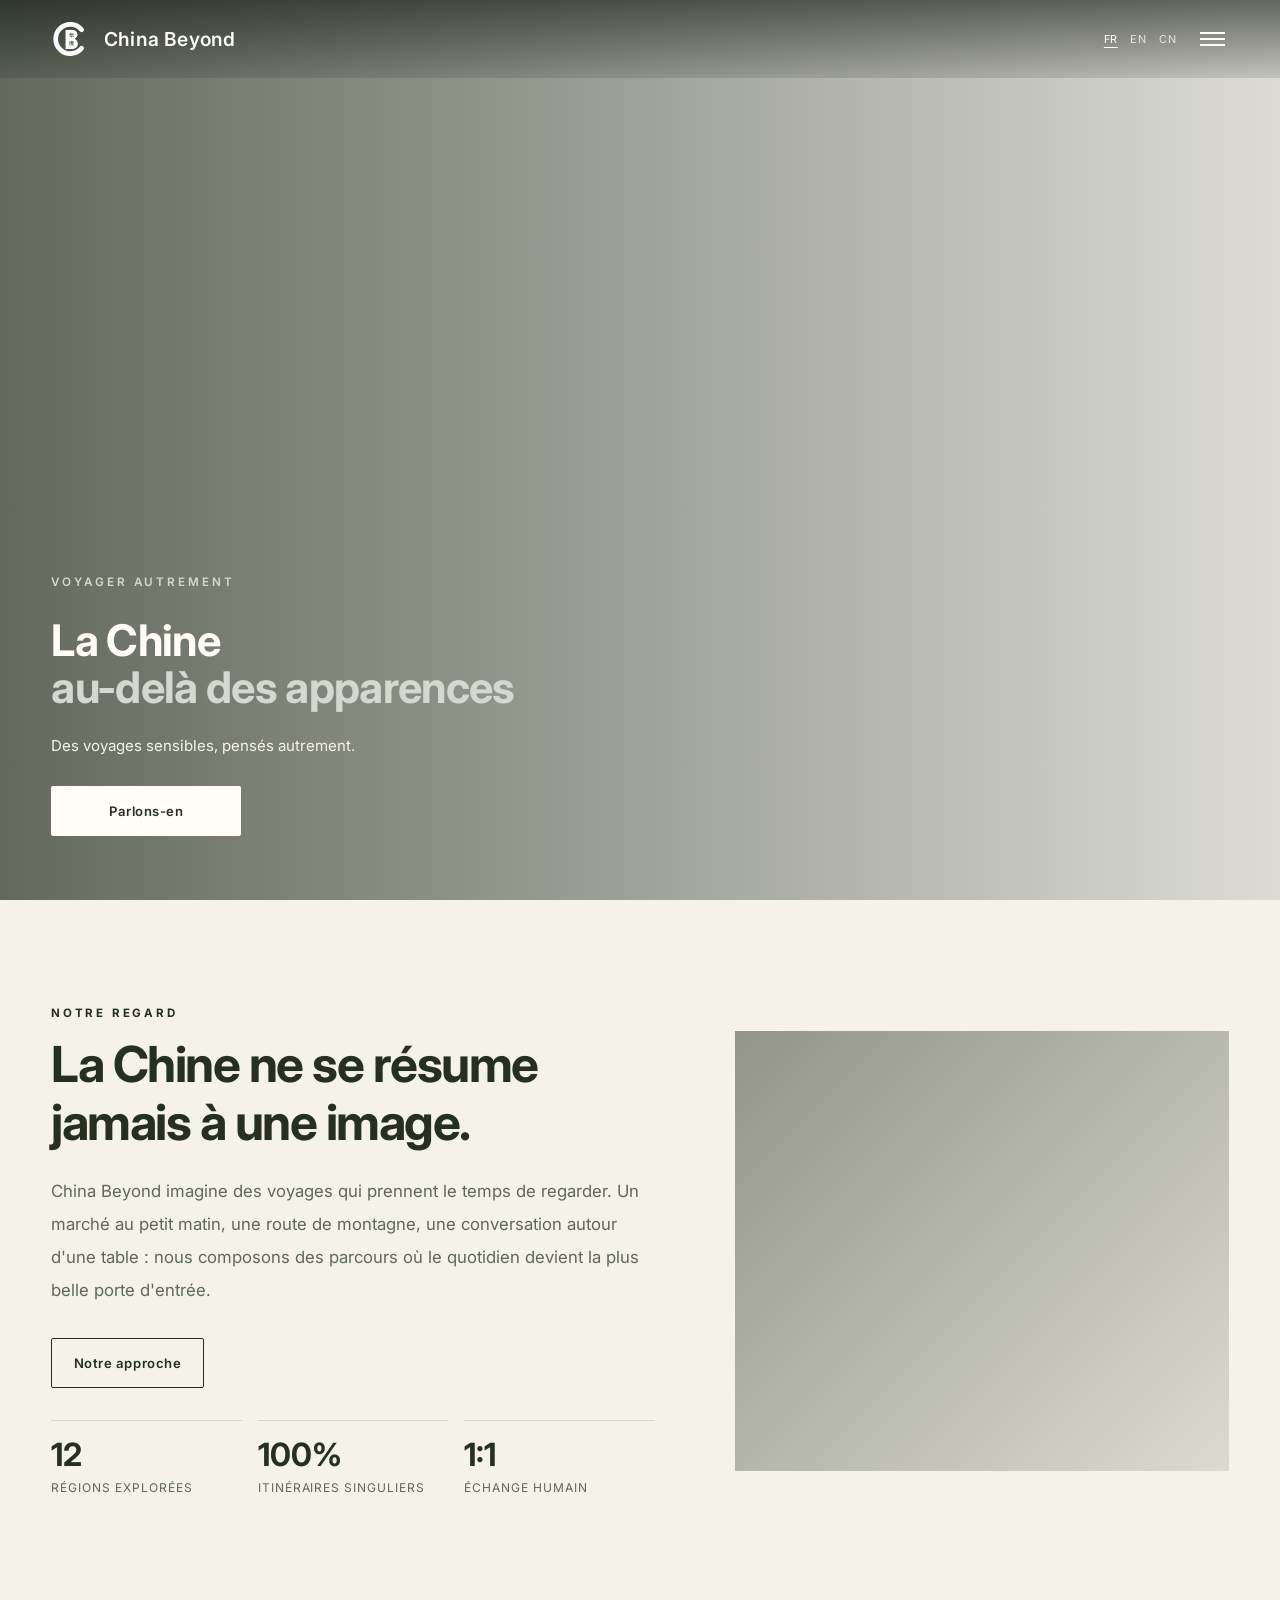
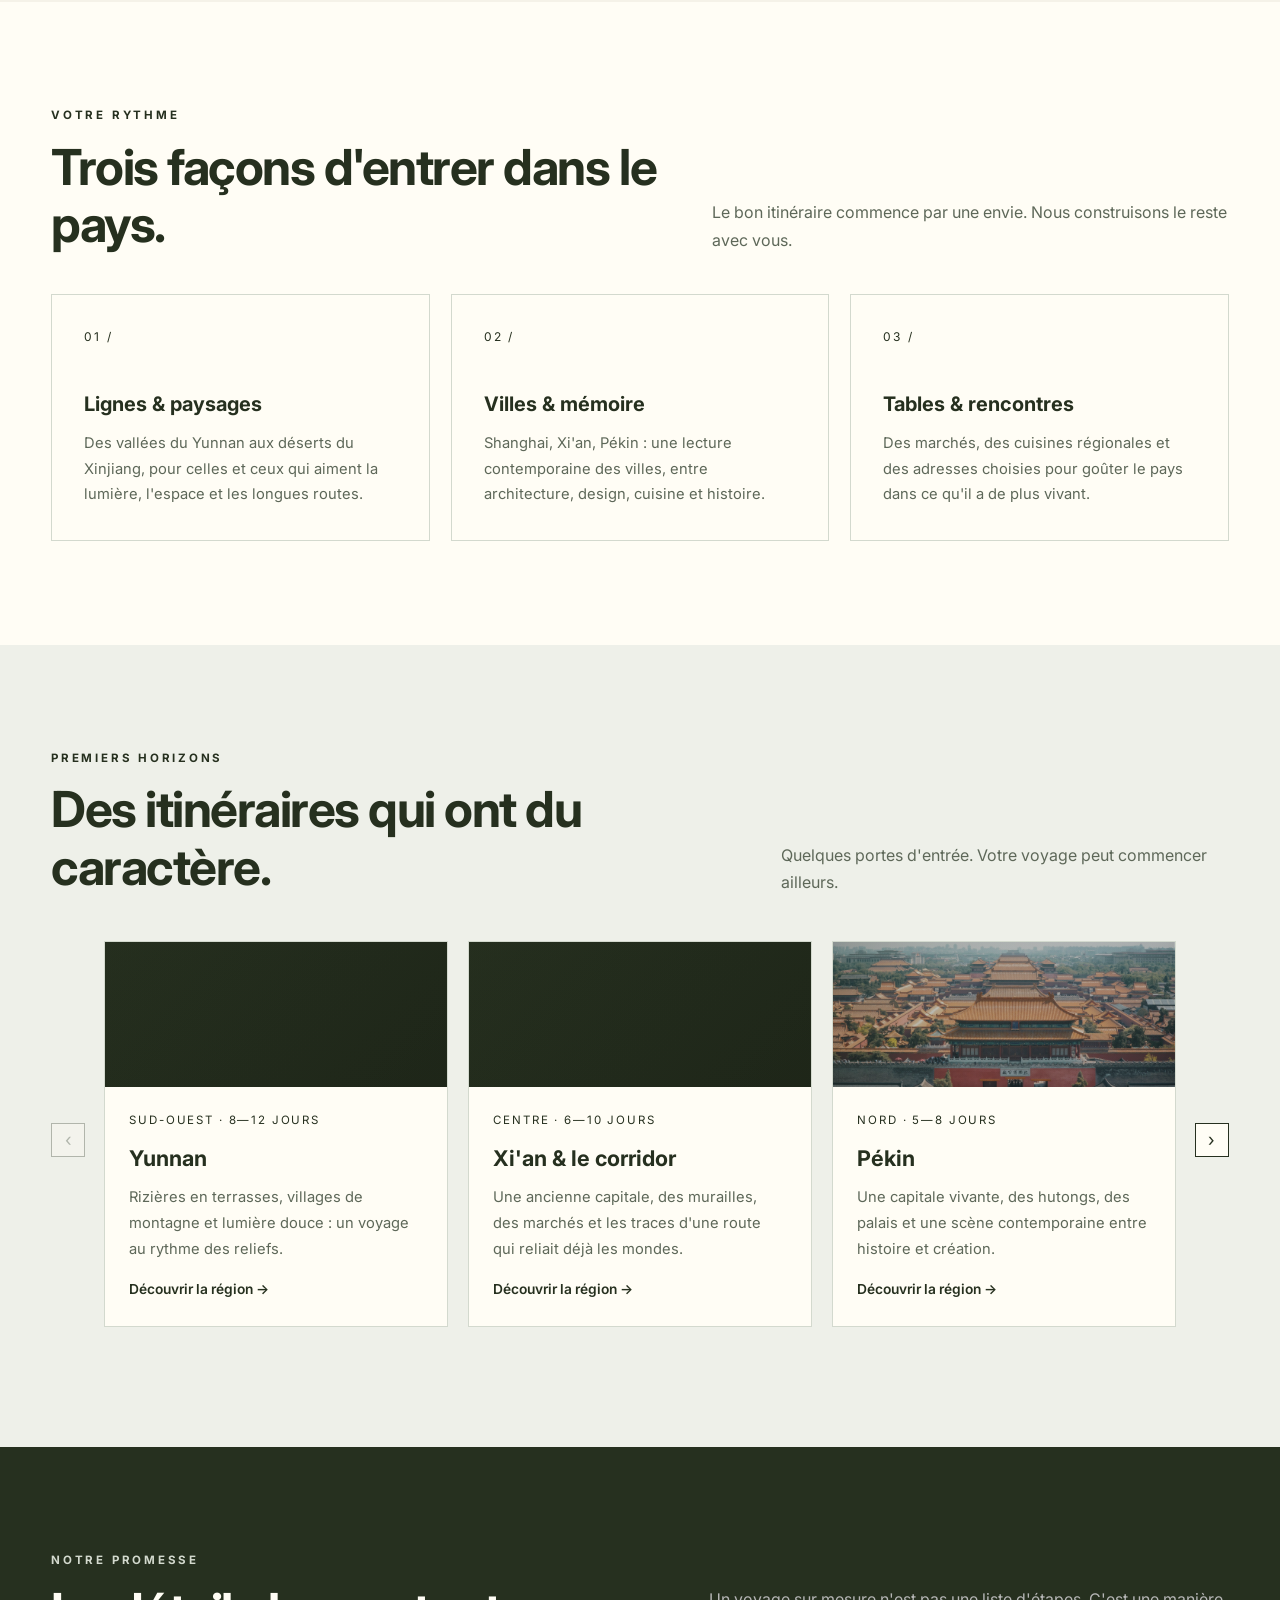
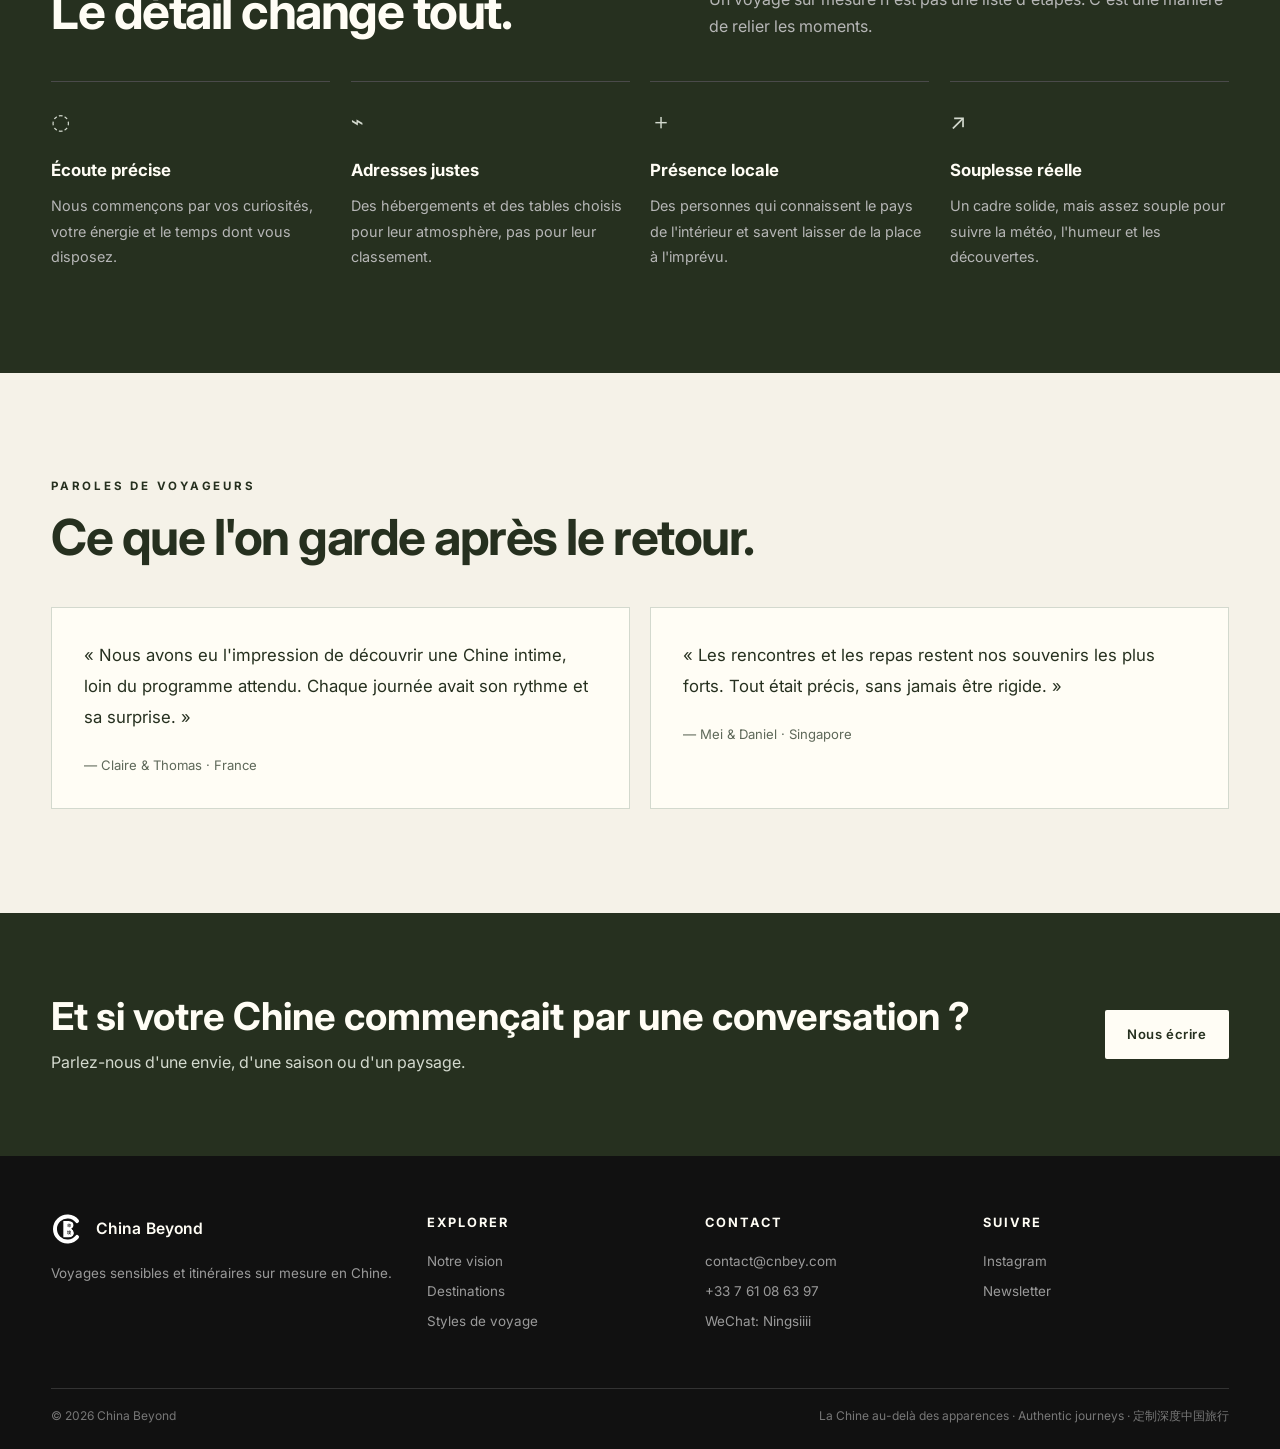
==== commit 3e66f2ab: "Remove today’s Beijing upload and restore previous site" ====
--- a/index.html
+++ b/index.html
@@ -1,180 +1,375 @@
-<!doctype html>
-<html lang="en">
+<!DOCTYPE html>
+<html lang="fr" data-locale="fr">
 <head>
-  <meta charset="utf-8">
-  <meta name="viewport" content="width=device-width, initial-scale=1">
-  <meta name="description" content="Beijing, the city within the city — an English visual guide to imperial roofs, the Great Wall, the Temple of Heaven and hutong life.">
-  <title>Beijing · The City Within the City</title>
-  <link rel="stylesheet" href="assets/beijing.css?v=lang-fix-3">
+  <meta charset="UTF-8" />
+  <meta name="viewport" content="width=device-width, initial-scale=1.0" />
+  <title>China Beyond — La Chine au-delà des apparences</title>
+  <meta name="description" content="Voyages authentiques et sur mesure en Chine. Authentic journeys to China. 定制深度中国旅行。" />
+  <link rel="icon" type="image/svg+xml" href="assets/china-beyond-mark-v13.svg" />
+  <link rel="preconnect" href="https://fonts.googleapis.com" />
+  <link rel="preconnect" href="https://fonts.gstatic.com" crossorigin />
+  <link href="https://fonts.googleapis.com/css2?family=Inter:wght@400;500;600;700&family=Noto+Serif+SC:wght@400;600;700&display=swap" rel="stylesheet" />
+  <style>
+    :root{--black:#26301f;--dark:#26301f;--mid:#5e6859;--light:#eef0e9;--paper:#f5f2e8;--white:#fffdf5;--accent:#26301f;--accent-soft:#d3d9ce;--border:#d3d9ce;--shadow:0 18px 50px rgba(38,48,31,.12);--ease:all .3s ease}
+    *{box-sizing:border-box;margin:0;padding:0}
+    html{scroll-behavior:smooth}
+    body{font-family:Inter,system-ui,sans-serif;color:var(--black);background:var(--white);line-height:1.7}
+    body[data-locale="zh"]{font-family:'Noto Serif SC',serif}
+    body[data-locale="zh"] .eyebrow,body[data-locale="zh"] .logo,body[data-locale="zh"] .nav-links,body[data-locale="zh"] .btn,body[data-locale="zh"] .lang-btn,body[data-locale="zh"] .top-bar,body[data-locale="zh"] .hero-badges,body[data-locale="zh"] .stat-label{font-family:Inter,system-ui,sans-serif}
+    a{text-decoration:none;color:inherit;transition:var(--ease)}
+    button{font:inherit;cursor:pointer}
+    img{display:block;max-width:100%}
+    .container{width:min(92%,1240px);margin:auto}
+    .top-bar{display:none}
+    .top-bar-inner{display:flex;justify-content:space-between;gap:1rem;flex-wrap:wrap}
+    .top-links{display:flex;gap:1.5rem}
+    .top-links a:hover{color:var(--accent)}
+    header{position:fixed;inset:0 0 auto;z-index:30;background:linear-gradient(180deg,rgba(12,18,14,.58),rgba(12,18,14,.12));}
+    .nav-inner{display:flex;justify-content:space-between;align-items:center;min-height:78px;gap:2rem}
+    .logo{display:flex;align-items:center;gap:.8rem;font-size:1rem;font-weight:800;letter-spacing:0;white-space:nowrap;color:var(--white)}
+    .logo-mark{width:40px;height:40px;display:block;flex:none}
+    .logo-wordmark{display:inline-block;font-family:"Avenir Next","Helvetica Neue",Inter,system-ui,sans-serif;font-size:1.2rem;font-weight:600;letter-spacing:.01em}
+    .nav-wrapper{display:flex;align-items:center;gap:2rem;position:relative}
+    .nav-links{display:none;position:absolute;right:0;top:calc(100% + .8rem);min-width:250px;padding:.7rem;background:rgba(12,18,14,.96);border:1px solid rgba(255,255,255,.18);box-shadow:var(--shadow);flex-direction:column;gap:.15rem;font-size:.9rem;font-weight:500;color:var(--white)}
+    .nav-links.open{display:flex}
+    .nav-links a{position:relative;display:block;padding:.65rem .75rem}
+    .nav-links a::after{content:'';position:absolute;left:.75rem;bottom:.35rem;width:0;height:2px;background:var(--white);transition:width .25s}
+    .nav-links a:hover{color:var(--white);background:rgba(255,255,255,.1)}
+    .nav-links a:hover::after{width:100%}
+    .nav-actions{display:flex;align-items:center;gap:1rem}
+    .lang-switcher{display:flex;gap:.2rem;align-items:center}
+    .lang-btn{border:0;background:transparent;color:rgba(255,255,255,.78);padding:.2rem .3rem;border-radius:0;font-size:.68rem;line-height:1;letter-spacing:.04em}
+    .lang-btn:hover,.lang-btn.active{border:0;background:transparent;color:var(--white);text-decoration:underline;text-decoration-thickness:1px;text-underline-offset:4px}
+    .btn{display:inline-flex;align-items:center;justify-content:center;border:1px solid transparent;border-radius:2px;padding:.8rem 1.35rem;font-size:.82rem;font-weight:600;letter-spacing:.04em;transition:var(--ease)}
+    .btn-primary{background:var(--black);color:var(--white)}
+    .btn-primary:hover{background:var(--accent);transform:translateY(-2px)}
+    .btn-outline{background:transparent;color:var(--black);border-color:var(--black)}
+    .btn-outline:hover{color:var(--accent);border-color:var(--accent)}
+    .menu-toggle{display:flex;background:transparent;border:0;border-radius:0;width:32px;height:32px;align-items:center;justify-content:center;gap:4px;flex-direction:column;transition:var(--ease)}
+    .menu-toggle:hover{background:transparent}
+    .menu-toggle span{width:25px;height:2px;background:var(--white)}
+    .hero{min-height:100svh;display:flex;align-items:center;color:var(--white);position:relative;background:linear-gradient(90deg,rgba(38,48,31,.72),rgba(38,48,31,.16)),url('https://images.unsplash.com/photo-1627727240334-a6a44ba57729?auto=format&fit=crop&w=2200&q=85') center/cover no-repeat}
+    .hero-content{max-width:720px;padding:8.5rem 0 4rem;transform:translateY(1rem)}
+    .eyebrow{color:var(--accent-soft);font-size:.73rem;letter-spacing:.25em;text-transform:uppercase;font-weight:600;margin-bottom:1.5rem}
+    .hero h1{font-size:clamp(1.9rem,3.4vw,3.2rem);line-height:1.08;letter-spacing:-.015em;margin-bottom:1.35rem}
+    .hero h1 span{color:var(--accent-soft)}
+    .hero p{max-width:460px;font-size:.94rem;line-height:1.75;opacity:.94;margin-bottom:1.7rem}
+    .hero-buttons{display:flex;gap:.8rem;flex-wrap:wrap;margin-bottom:1rem}
+    .hero-buttons.single-hero-button{display:block}
+    .single-hero-button .btn{min-width:190px}
+    .hero-contact-panel{display:none;grid-template-columns:repeat(4,minmax(0,1fr));gap:.55rem;max-width:720px;margin:0 0 2.6rem}
+    .hero-contact-panel.open{display:grid}
+    .quick-contact-option{display:flex;min-height:76px;flex-direction:column;justify-content:space-between;padding:.8rem .85rem;border:1px solid rgba(255,255,255,.34);background:rgba(18,24,18,.34);color:var(--white);transition:var(--ease)}
+    .quick-contact-option:hover{border-color:var(--accent-soft);background:rgba(18,24,18,.62);transform:translateY(-2px)}
+    .quick-contact-option span{font-size:.78rem;font-weight:600;letter-spacing:.04em}
+    .quick-contact-option small{color:rgba(255,255,255,.72);font-size:.68rem;line-height:1.35;overflow-wrap:anywhere}
+    .quick-contact-note{grid-column:1/-1;color:rgba(255,255,255,.68);font-size:.7rem;line-height:1.5;margin-top:.2rem}
+    .hero .btn-primary{background:var(--white);color:var(--black)}
+    .hero .btn-primary:hover{background:var(--accent);color:var(--white)}
+    .hero .btn-outline{border-color:rgba(255,255,255,.75);color:var(--white)}
+    .hero .btn-outline:hover{border-color:var(--white);background:var(--white);color:var(--black)}
+    .hero-badges{display:none}
+    .badge-item{display:flex;gap:.5rem;align-items:center}
+    .badge-item::before{content:'—';color:var(--accent-soft);font-size:.75rem}
+    section{padding:6.5rem 0}
+    .section-head{display:flex;justify-content:space-between;align-items:end;gap:2rem;margin-bottom:2.5rem}
+    .eyebrow-dark{color:var(--accent);font-size:.72rem;letter-spacing:.24em;text-transform:uppercase;font-weight:700;margin-bottom:.8rem}
+    .section-title{font-size:clamp(2rem,4vw,3.1rem);line-height:1.16;letter-spacing:-.03em}
+    .section-subtitle{max-width:520px;color:var(--mid);font-size:1rem}
+    .intro{background:var(--paper)}
+    .intro-grid{display:grid;grid-template-columns:1.1fr .9fr;gap:5rem;align-items:center}
+    .intro-copy p{color:var(--mid);font-size:1.05rem;line-height:1.95;margin:1.5rem 0 2rem;max-width:620px}
+    .intro-image{min-height:440px;background:linear-gradient(135deg,rgba(38,48,31,.48),rgba(38,48,31,.12)),url('https://images.unsplash.com/photo-1729299133851-95241fef1351?auto=format&fit=crop&w=1600&q=85') center/cover;position:relative;overflow:hidden}
+    .intro-image::after{content:'BEYOND / AU-DELÀ / 超越';position:absolute;right:1.6rem;bottom:1.2rem;color:rgba(255,255,255,.88);font-size:.7rem;letter-spacing:.2em;writing-mode:vertical-rl}
+    .stats{display:grid;grid-template-columns:repeat(3,1fr);gap:1rem;margin-top:2rem}
+    .stat{border-top:1px solid var(--border);padding-top:1rem}
+    .stat-number{font-size:2rem;font-weight:700;line-height:1.1}
+    .stat-label{font-size:.75rem;color:var(--mid);letter-spacing:.08em;text-transform:uppercase;margin-top:.35rem}
+    .styles-grid,.destinations-grid,.features-grid,.testimonials-grid{display:grid;gap:1.3rem}
+    .styles-grid{grid-template-columns:repeat(3,1fr)}
+    .style-card{border:1px solid var(--border);padding:2rem;min-height:210px;transition:var(--ease);background:var(--white)}
+    .style-card:hover{border-color:var(--accent);box-shadow:var(--shadow);transform:translateY(-5px)}
+    .card-number{color:var(--accent);font-size:.75rem;letter-spacing:.18em;margin-bottom:2.5rem}
+    .style-card h3{font-size:1.25rem;margin-bottom:.6rem}
+    .style-card p{color:var(--mid);font-size:.92rem;line-height:1.75}
+    .destinations{background:var(--light)}
+    .destinations-grid{grid-template-columns:repeat(3,1fr)}
+    .dest-card{background:var(--white);border:1px solid var(--border);min-height:330px;display:flex;flex-direction:column;transition:var(--ease)}
+    .dest-card:hover{transform:translateY(-6px);box-shadow:var(--shadow)}
+    .dest-visual{height:145px;position:relative;overflow:hidden;background-color:var(--dark);background-image:linear-gradient(135deg,rgba(20,20,20,.08),rgba(0,0,0,.2)),var(--image);background-position:center;background-size:cover}
+    .dest-visual::before{content:'';position:absolute;inset:0;background:linear-gradient(135deg,var(--tone),rgba(0,0,0,.08));opacity:.28}
+    .dest-visual::after{content:none}
+    .dest-body{padding:1.5rem;display:flex;flex-direction:column;flex:1}
+    .dest-meta{font-size:.72rem;color:var(--accent);letter-spacing:.16em;text-transform:uppercase;margin-bottom:.55rem}
+    .dest-body h3{font-size:1.35rem;margin-bottom:.55rem}
+    .dest-body p{color:var(--mid);font-size:.92rem;line-height:1.75;margin-bottom:1rem}
+    .link-arrow{color:var(--accent);font-size:.86rem;font-weight:600;margin-top:auto}
+    .link-arrow:hover{letter-spacing:.04em}
+    .features{background:var(--black);color:var(--white)}
+    .features .eyebrow-dark{color:var(--accent-soft)}
+    .features .section-subtitle{color:#b6b6b6}
+    .features-grid{grid-template-columns:repeat(4,1fr);margin-top:2.5rem}
+    .feature-item{border-top:1px solid #4a4a4a;padding-top:1.35rem}
+    .feature-icon{font-size:1.35rem;color:var(--accent-soft);margin-bottom:1rem}
+    .feature-item h3{font-size:1.05rem;margin-bottom:.55rem}
+    .feature-item p{color:#b6b6b6;font-size:.9rem;line-height:1.75}
+    .testimonials{background:var(--paper)}
+    .testimonials-grid{grid-template-columns:repeat(2,1fr)}
+    .quote{background:var(--white);border:1px solid var(--border);padding:2rem}
+    .quote p{font-size:1.05rem;line-height:1.85;margin-bottom:1.3rem}
+    .quote footer{color:var(--mid);font-size:.82rem}
+    .cta{padding:5rem 0;background:var(--accent);color:var(--white)}
+    .cta-inner{display:flex;justify-content:space-between;align-items:center;gap:2rem}
+    .cta h2{font-size:clamp(1.7rem,3vw,2.7rem);line-height:1.2}
+    .cta p{color:var(--accent-soft);margin-top:.6rem}
+    .cta .btn{background:var(--white);color:var(--black);white-space:nowrap}
+    .cta .btn:hover{background:var(--black);color:var(--white)}
+    footer.site-footer{background:#111;color:#bbb;padding:3.5rem 0 1.4rem}
+    .footer-grid{display:grid;grid-template-columns:1.4fr repeat(3,1fr);gap:2rem;padding-bottom:3rem}
+    .footer-logo{display:flex;align-items:center;gap:.65rem;color:var(--white);font-size:1rem;font-weight:600;letter-spacing:0;margin-bottom:1rem}
+    .footer-logo .logo-mark{color:var(--white);width:34px;height:34px}
+    .footer-logo .logo-wordmark{font-family:"Avenir Next","Helvetica Neue",Inter,system-ui,sans-serif;font-size:.98rem;font-weight:600;letter-spacing:.01em}
+    .footer-grid p,.footer-grid a{font-size:.84rem;color:#9a9a9a}
+    .footer-grid a:hover{color:var(--white)}
+    .footer-col h4{color:var(--white);font-size:.8rem;text-transform:uppercase;letter-spacing:.15em;margin-bottom:1rem}
+    .footer-col a{display:block;margin-bottom:.45rem}
+    .footer-bottom{border-top:1px solid #333;padding-top:1.1rem;display:flex;justify-content:space-between;gap:1rem;flex-wrap:wrap;font-size:.75rem;color:#777}
+    @media(max-width:900px){.nav-links{gap:1rem}.intro-grid{grid-template-columns:1fr;gap:2.5rem}.intro-image{min-height:330px}.features-grid{grid-template-columns:repeat(2,1fr)}.footer-grid{grid-template-columns:1.5fr 1fr 1fr}}
+    @media(max-width:720px){
+      section{padding:4.5rem 0}
+      .top-contact{display:none}
+      .nav-inner{min-height:68px}
+      .nav-wrapper{gap:1rem}
+      .logo{font-size:.86rem;letter-spacing:0;gap:.55rem}
+      .logo-mark{width:34px;height:34px}
+      .logo-wordmark{font-size:1.02rem}
+      .nav-links{display:none;position:absolute;top:68px;left:0;right:0;background:rgba(12,18,14,.96);padding:1rem 4%;flex-direction:column;gap:.45rem;color:var(--white)}
+      .nav-links.open{display:flex}
+      .nav-links a{padding:.55rem .6rem;font-size:.86rem}
+      .menu-toggle{display:flex}
+      .nav-actions .btn{display:none}
+      .hero{min-height:100svh}
+      .hero-content{padding:7.5rem 0 2.75rem;max-width:32rem;transform:translateY(1rem)}
+      .eyebrow{font-size:.68rem;letter-spacing:.18em;margin-bottom:1rem}
+      .hero h1{font-size:clamp(1.35rem,6.2vw,1.85rem);line-height:1.05;letter-spacing:-.01em;margin-bottom:.9rem}
+      .hero p{font-size:.88rem;line-height:1.6;margin-bottom:1.2rem}
+      .hero-buttons{display:grid;grid-template-columns:1fr 1fr;gap:.5rem;margin-bottom:1rem}
+      .hero-buttons.single-hero-button{display:block}
+      .hero .btn{width:100%;min-width:0;padding:.7rem .65rem;font-size:.76rem;white-space:nowrap}
+      .single-hero-button .btn{width:auto;min-width:0}
+      .hero-contact-panel{grid-template-columns:repeat(2,minmax(0,1fr));margin-bottom:2rem}
+      .intro-copy>.btn{width:auto;padding:.65rem .85rem;font-size:.78rem;white-space:nowrap}
+      .cta .btn{width:auto;padding:.7rem .85rem;font-size:.78rem;white-space:nowrap}
+      .hero-badges{gap:.55rem 1.2rem;font-size:.78rem}
+      .section-head{display:block;margin-bottom:1.8rem}
+      .section-title{font-size:clamp(1.7rem,7.5vw,2.35rem);line-height:1.2}
+      .section-subtitle{margin-top:1rem;font-size:.95rem;line-height:1.7}
+      .intro-copy p{font-size:1rem;line-height:1.8;margin:1.1rem 0 1.5rem}
+      .intro-image{min-height:280px}
+      .style-card{padding:1.35rem;min-height:180px}
+      .card-number{margin-bottom:1.3rem}
+      .dest-body{padding:1.25rem}
+      .stats{gap:.7rem}
+      .stat-number{font-size:1.45rem}
+      .cta-inner{display:block}
+      .cta{padding:4rem 0}
+      .cta .btn{margin-top:1.5rem}
+      .footer-grid{grid-template-columns:1fr 1fr}
+      .footer-grid>div:first-child{grid-column:1/-1}
+    }
+    @media(max-width:420px){
+      .features-grid,.footer-grid{grid-template-columns:1fr}
+      .hero{min-height:100svh}
+      .hero-content{transform:translateY(.75rem)}
+      .hero h1{font-size:clamp(1.3rem,6.5vw,1.7rem)}
+      .hero p{font-size:.86rem}
+      .intro-image{min-height:250px}
+      .quote{padding:1.35rem}
+      .top-bar{display:none}
+    }
+  </style>
+<style>
+  .hero{align-items:flex-end;padding:0}
+  .hero>.container{margin:0 auto}
+  .hero-content{padding:0 0 3rem;transform:none}
+  @media(max-width:720px){.hero-content{padding:0 0 1.5rem;transform:none}}
+  @media(max-width:420px){.hero-content{transform:none}}
+</style>
 </head>
-<body>
-  <div class="beijing-site">
-    <header class="site-header" id="top">
-      <a class="brand" href="#top" aria-label="China Beyond home">
-        <img src="assets/china-beyond-huajing-white-transparent.png" alt="China Beyond · 华境">
-      </a>
-      <nav class="menu" aria-label="Page navigation">
-        <a href="#overview">Overview</a>
-        <a href="#imperial-axis">Imperial axis</a>
-        <a href="#after-dark">After dark</a>
-        <a href="#great-wall">Great Wall</a>
-        <a href="#temple">Temple of Heaven</a>
-        <a href="#hutong">Hutong city</a>
-        <a href="#sources">Sources</a>
-      </nav>
-      <div class="language-switch" aria-label="Language switcher"><button type="button" data-lang="zh">中文</button><span>/</span><button type="button" data-lang="en" class="is-active">EN</button><span>/</span><button type="button" data-lang="fr">FR</button></div>
-      <button class="menu-toggle" type="button" aria-label="Open menu" aria-expanded="false"><span></span><span></span><span></span></button>
-    </header>
-
-    <main>
-      <section class="hero" style="background-image:url('assets/photos/02-forbidden-city-coal-hill.webp')">
-        <div class="hero-overlay"></div>
-        <div class="hero-inner">
-          <div class="eyebrow">CHINA / BEIJING</div>
-          <h1>BEIJING</h1>
-          <p class="hero-subtitle">The city within the city</p>
-          <div class="hero-rule"></div>
-          <a class="hero-link" href="#overview">Begin the reading <span>↓</span></a>
-        </div>
-      </section>
-
-      <nav class="chapter-nav" aria-label="Chapter navigation">
-        <div class="chapter-nav-inner">
-          <a href="#overview">01 / Overview</a>
-          <a href="#imperial-axis">02 / Imperial axis</a>
-          <a href="#after-dark">03 / After dark</a>
-          <a href="#great-wall">04 / Great Wall</a>
-          <a href="#temple">05 / Ritual</a>
-          <a href="#hutong">06 / Hutong city</a>
-          <a href="#sources">Sources</a>
-        </div>
-      </nav>
-
-      <section class="section intro" id="overview">
-        <div class="section-label">01 / FIRST IMPRESSION</div>
-        <div class="intro-grid">
-          <h2>A city built in layers</h2>
-          <div class="intro-copy">
-            <p class="lead">Beijing is not read in one direction. It opens through courtyards, rooflines, gates, tree-lined lanes and long views that keep changing the scale of the city.</p>
-            <p>Start with the axis. From the Palace Museum to Jingshan, the city reveals an older idea of order: gates frame gates, courtyards lead to larger courtyards, and the roofline becomes a quiet horizon. The experience is architectural, but never only architectural. People, weather and the changing light keep the composition alive.</p>
-            <p>Then move sideways. Beijing becomes more intimate in its hutongs, more open around the old lakes, and more dramatic once the city gives way to the ridges of the Great Wall.</p>
-          </div>
-        </div>
-        <div class="statement">Look for the transitions between monumental and everyday.</div>
-      </section>
-
-      <section class="section image-section" id="imperial-axis">
-        <div class="section-head">
-          <div><div class="section-label">02 / THE IMPERIAL AXIS</div><h2>Red walls, yellow roofs, endless perspective</h2></div>
-          <p>The Forbidden City is most powerful when seen as a sequence rather than a single landmark.</p>
-        </div>
-        <div class="image-grid two-up">
-          <figure class="photo-card">
-            <button class="photo-button" type="button" data-lightbox="assets/photos/03-forbidden-city-courtyard.webp" data-caption="Stone, symmetry and the central axis"><img src="assets/photos/03-forbidden-city-courtyard.webp" alt="Stone turtle and yellow roofs in the Forbidden City" loading="lazy"></button>
-            <figcaption><span>Stone, symmetry and the central axis</span><a href="https://commons.wikimedia.org/wiki/File:Beijing_China_Forbidden-City-03.jpg" target="_blank" rel="noopener">Source ↗</a></figcaption>
-          </figure>
-          <figure class="photo-card">
-            <button class="photo-button" type="button" data-lightbox="assets/photos/23-unsplash-forbidden-day.webp" data-caption="A living museum under a clear sky"><img src="assets/photos/23-unsplash-forbidden-day.webp" alt="People in the Forbidden City under a clear sky" loading="lazy"></button>
-            <figcaption><span>A living museum under a clear sky</span><a href="https://unsplash.com/photos/people-at-forbidden-city-in-china-during-daytime-yBroAF1cN3I/" target="_blank" rel="noopener">Source ↗</a></figcaption>
-          </figure>
-        </div>
-        <figure class="photo-card wide-photo">
-          <button class="photo-button" type="button" data-lightbox="assets/photos/04-forbidden-city-roof.webp" data-caption="A closer view of the roofline"><img src="assets/photos/04-forbidden-city-roof.webp" alt="Close view of Forbidden City roof details" loading="lazy"></button>
-          <figcaption><span>A closer view of the roofline</span><a href="https://commons.wikimedia.org/wiki/File:Beijing_forbidden_city_roof-20071018-RM-145215.jpg" target="_blank" rel="noopener">Source ↗</a></figcaption>
-        </figure>
-        <p class="body-note">Its scale can feel overwhelming, so allow the details to slow you down: painted beams, glazed tiles, worn stone steps and the shadow cast by a gate. The axis gives the complex its order; the small variations give it its atmosphere.</p>
-      </section>
-
-      <section class="dark-section" id="after-dark">
-        <div class="section dark-inner">
-          <div class="section-label">03 / AFTER DARK</div>
-          <h2>When the palace becomes a silhouette</h2>
-          <p class="dark-intro">Beijing at night is not only about lights. It is about the quiet return of shape, shadow and distance.</p>
-          <figure class="photo-card dark-photo">
-            <button class="photo-button" type="button" data-lightbox="assets/photos/22-unsplash-forbidden-night.webp" data-caption="The Forbidden City after dark"><img src="assets/photos/22-unsplash-forbidden-night.webp" alt="The Forbidden City after dark" loading="lazy"></button>
-            <figcaption><span>The Forbidden City after dark</span><a href="https://unsplash.com/photos/forbidden-city-aaV5E1xWTn8" target="_blank" rel="noopener">Source ↗</a></figcaption>
-          </figure>
-          <div class="dark-feature">
-            <figure class="photo-card">
-              <button class="photo-button" type="button" data-lightbox="assets/photos/25-unsplash-forbidden-blue.webp" data-caption="Blue hour at the Palace Museum"><img src="assets/photos/25-unsplash-forbidden-blue.webp" alt="The Forbidden City in blue daylight" loading="lazy"></button>
-              <figcaption><span>Blue hour at the Palace Museum</span><a href="https://unsplash.com/photos/the-forbidden-city-is-filled-with-tourists-srVxnUFakbI" target="_blank" rel="noopener">Source ↗</a></figcaption>
-            </figure>
-            <p>At the edge of the historic centre, the city becomes less monumental and more atmospheric. Walls absorb the last light, rooflines become graphic, and the old city appears as a sequence of rooms rather than a single object.</p>
-          </div>
-        </div>
-      </section>
-
-      <section class="section image-section" id="great-wall">
-        <div class="section-head">
-          <div><div class="section-label">04 / BEYOND THE CITY</div><h2>The Great Wall follows the mountain</h2></div>
-          <p>At Mutianyu, the wall is not a line drawn across the landscape. It is a moving edge between architecture and terrain.</p>
-        </div>
-        <div class="image-grid two-up wall-grid">
-          <figure class="photo-card"><button class="photo-button" type="button" data-lightbox="assets/photos/05-great-wall-mutianyu.webp" data-caption="Mutianyu in a vertical landscape"><img src="assets/photos/05-great-wall-mutianyu.webp" alt="Steep steps on the Great Wall at Mutianyu" loading="lazy"></button><figcaption><span>Mutianyu in a vertical landscape</span><a href="https://commons.wikimedia.org/wiki/File:Great_Wall_of_China_at_Mutianyu_in_November_2016.jpg" target="_blank" rel="noopener">Source ↗</a></figcaption></figure>
-          <figure class="photo-card"><button class="photo-button" type="button" data-lightbox="assets/photos/06-great-wall-ridge.webp" data-caption="A ridge of stone through the mountains"><img src="assets/photos/06-great-wall-ridge.webp" alt="Great Wall ridge through the mountains" loading="lazy"></button><figcaption><span>A ridge of stone through the mountains</span><a href="https://commons.wikimedia.org/wiki/File:Great_Wall_of_China_at_Mutianyu_in_November_2016_34.jpg" target="_blank" rel="noopener">Source ↗</a></figcaption></figure>
-        </div>
-        <figure class="photo-card wide-photo"><button class="photo-button" type="button" data-lightbox="assets/photos/07-great-wall-outskirts.webp" data-caption="A quieter stretch beyond the busiest viewpoints"><img src="assets/photos/07-great-wall-outskirts.webp" alt="A quieter stretch of the Great Wall in the hills" loading="lazy"></button><figcaption><span>A quieter stretch beyond the busiest viewpoints</span><a href="https://commons.wikimedia.org/wiki/File:Great_Wall_in_Beijing_outskirt.jpg" target="_blank" rel="noopener">Source ↗</a></figcaption></figure>
-        <p class="body-note blue-note">The wall is best understood slowly. Watch how watchtowers mark the ridge, how the path rises and falls, and how the material changes with the weather. Leave room for the landscape to be the subject — the architecture is already doing enough.</p>
-      </section>
-
-      <section class="section temple-section" id="temple">
-        <div class="section-head"><div><div class="section-label">05 / RITUAL AND GEOMETRY</div><h2>A blue roof under a wide sky</h2></div><p>The Temple of Heaven brings another kind of order to Beijing: circular architecture, measured proportion and a strong relationship with open space.</p></div>
-        <figure class="photo-card wide-photo"><button class="photo-button" type="button" data-lightbox="assets/photos/08-temple-heaven-panorama.webp" data-caption="The Hall of Prayer for Good Harvests"><img src="assets/photos/08-temple-heaven-panorama.webp" alt="The Hall of Prayer for Good Harvests" loading="lazy"></button><figcaption><span>The Hall of Prayer for Good Harvests</span><a href="https://commons.wikimedia.org/wiki/File:Temple_of_Heaven,_Beijing,_China_-_010_edit.jpg" target="_blank" rel="noopener">Source ↗</a></figcaption></figure>
-        <figure class="photo-card wide-photo temple-detail"><button class="photo-button" type="button" data-lightbox="assets/photos/24-unsplash-temple-heaven.webp" data-caption="Colour, sky and layered eaves"><img src="assets/photos/24-unsplash-temple-heaven.webp" alt="A close view of the Temple of Heaven" loading="lazy"></button><figcaption><span>Colour, sky and layered eaves</span><a href="https://unsplash.com/photos/the-temple-of-heaven-in-beijing-with-many-visitors-ZZgVtMff1Gk" target="_blank" rel="noopener">Source ↗</a></figcaption></figure>
-        <p class="body-note">Come for the architecture, but stay for the park. The complex is also a place of movement and rhythm: old cypress trees, long paths, voices carried across open courtyards, and a roof that seems to gather the sky above it.</p>
-      </section>
-
-      <section class="section hutong-section" id="hutong">
-        <div class="section-label">06 / THE HUTONG CITY</div>
-        <h2>The quiet intelligence of a narrow lane</h2>
-        <p class="hutong-lead">Beijing becomes most human at the scale of a doorway, a bicycle, a tree in a courtyard or a street that bends out of sight.</p>
-        <div class="hutong-line"></div>
-        <p class="hutong-statement">A city is also a sequence of smaller distances.</p>
-        <p class="hutong-copy">A hutong is not simply an old street. It is a way of arranging daily life around shared thresholds and small distances. The lane makes room for ordinary gestures: a door left open, a bicycle leaning into the shade, a tree holding the centre of a courtyard. This is where Beijing becomes less like a monument and more like a lived rhythm.</p>
-        <p class="hutong-closing">Walk without trying to complete the neighbourhood. The best moments often sit between the places you planned to see.</p>
-      </section>
-
-      <section class="section route-section">
-        <div class="section-label">07 / A WAY OF SEEING</div>
-        <h2>Four changes of scale</h2>
-        <p class="route-intro">The most rewarding Beijing itinerary moves from the monumental to the intimate, then back out into the landscape.</p>
-        <div class="route-list">
-          <article><b>01</b><h3>Axis</h3><p>Begin with the Forbidden City. Read the city through gates, courtyards and the north-south line.</p></article>
-          <article><b>02</b><h3>Neighbourhood</h3><p>Turn into a hutong. Look for thresholds, textures, shade and the pace of ordinary life.</p></article>
-          <article><b>03</b><h3>Ritual</h3><p>Visit the Temple of Heaven for its geometry, then let the surrounding park slow the day down.</p></article>
-          <article><b>04</b><h3>Ridge</h3><p>End at Mutianyu. The city becomes distant, and the wall turns history into a landscape.</p></article>
-        </div>
-        <p class="route-closing">Do not try to finish Beijing in one visit. Build a first reading, then leave a reason to return.</p>
-      </section>
-
-      <section class="section sources-section" id="sources">
-        <div class="section-label">08 / IMAGE SOURCES</div>
-        <h2>Every image keeps its original source page</h2>
-        <p class="sources-intro">Images in this page come from Wikimedia Commons and Unsplash. Revisit each source page before publishing or using images commercially, and confirm the current licence and attribution requirements.</p>
-        <div class="source-list">
-          <a href="https://commons.wikimedia.org/wiki/File:The_Forbidden_City_-_View_from_Coal_Hill.jpg" target="_blank" rel="noopener"><b>Cover</b><span>The Forbidden City — View from Coal Hill · Wikimedia Commons</span>↗</a>
-          <a href="https://commons.wikimedia.org/wiki/File:Sunset_of_the_Forbidden_City_2006.JPG" target="_blank" rel="noopener"><b>01</b><span>Sunset of the Forbidden City 2006 · Wikimedia Commons</span>↗</a>
-          <a href="https://commons.wikimedia.org/wiki/File:Beijing_China_Forbidden-City-03.jpg" target="_blank" rel="noopener"><b>03</b><span>Beijing China Forbidden-City-03 · Wikimedia Commons</span>↗</a>
-          <a href="https://unsplash.com/photos/people-at-forbidden-city-in-china-during-daytime-yBroAF1cN3I/" target="_blank" rel="noopener"><b>23</b><span>People at Forbidden City in China during daytime · Unsplash</span>↗</a>
-          <a href="https://commons.wikimedia.org/wiki/File:Beijing_forbidden_city_roof-20071018-RM-145215.jpg" target="_blank" rel="noopener"><b>04</b><span>Beijing Forbidden City roof · Wikimedia Commons</span>↗</a>
-          <a href="https://unsplash.com/photos/forbidden-city-aaV5E1xWTn8" target="_blank" rel="noopener"><b>22</b><span>Forbidden City · Unsplash</span>↗</a>
-          <a href="https://unsplash.com/photos/the-forbidden-city-is-filled-with-tourists-srVxnUFakbI" target="_blank" rel="noopener"><b>25</b><span>The Forbidden City is filled with tourists · Unsplash</span>↗</a>
-          <a href="https://commons.wikimedia.org/wiki/File:Great_Wall_of_China_at_Mutianyu_in_November_2016.jpg" target="_blank" rel="noopener"><b>05</b><span>Great Wall at Mutianyu · Wikimedia Commons</span>↗</a>
-          <a href="https://commons.wikimedia.org/wiki/File:Great_Wall_of_China_at_Mutianyu_in_November_2016_34.jpg" target="_blank" rel="noopener"><b>06</b><span>Great Wall ridge · Wikimedia Commons</span>↗</a>
-          <a href="https://commons.wikimedia.org/wiki/File:Great_Wall_in_Beijing_outskirt.jpg" target="_blank" rel="noopener"><b>07</b><span>Great Wall in Beijing outskirt · Wikimedia Commons</span>↗</a>
-          <a href="https://commons.wikimedia.org/wiki/File:Temple_of_Heaven,_Beijing,_China_-_010_edit.jpg" target="_blank" rel="noopener"><b>08</b><span>Temple of Heaven panorama · Wikimedia Commons</span>↗</a>
-          <a href="https://unsplash.com/photos/the-temple-of-heaven-in-beijing-with-many-visitors-ZZgVtMff1Gk" target="_blank" rel="noopener"><b>24</b><span>The Temple of Heaven in Beijing · Unsplash</span>↗</a>
-        </div>
-      </section>
-    </main>
-
-    <footer class="site-footer">
-      <span>© China Beyond · 2026</span>
-      <span class="footer-right"><span class="footer-social" aria-label="Social links"><a href="https://www.instagram.com/explorationeuropean/" target="_blank" rel="noopener" aria-label="Instagram"><svg viewBox="0 0 24 24"><rect x="3.5" y="3.5" width="17" height="17" rx="4"></rect><circle cx="12" cy="12" r="4"></circle><circle cx="17.6" cy="6.7" r=".8" fill="currentColor" stroke="none"></circle></svg></a><a href="https://wa.me/33761086397" target="_blank" rel="noopener" aria-label="WhatsApp"><svg viewBox="0 0 24 24" class="whatsapp"><path d="M12 3.2a8.8 8.8 0 0 0-7.6 13.3L3 21l4.7-1.3A8.8 8.8 0 1 0 12 3.2Zm0 15.8a7 7 0 0 1-3.6-1l-.3-.2-2.8.8.8-2.7-.2-.3A7 7 0 1 1 12 19Zm3.9-5.2c-.2-.1-1.2-.6-1.4-.7-.2-.1-.3-.1-.5.1s-.5.7-.7.8c-.1.2-.3.2-.5.1-1.4-.7-2.3-1.3-3.2-2.9-.2-.3.2-.3.6-1.1.1-.2.1-.3 0-.5l-.7-1.7c-.2-.4-.4-.4-.5-.4h-.4c-.2 0-.5.1-.7.3-.2.2-.8.8-.8 1.9s.8 2.2.9 2.3c.1.2 1.6 2.5 3.9 3.5 1.5.7 2.1.8 2.9.6.5-.1 1.2-.5 1.4-1 .2-.5.2-.9.1-1-.1-.1-.1-.2-.4-.3Z"></path></svg></a></span></span>
-    </footer>
-  </div>
-
-  <div class="lightbox" role="dialog" aria-modal="true" aria-label="Image preview" aria-hidden="true"><button type="button" class="lightbox-close" aria-label="Close image preview">×</button><img src="" alt=""><p></p></div>
-  <script src="assets/beijing.js?v=lang-fix-3"></script>
+<body data-locale="fr">
+  <div class="top-bar"><div class="container top-bar-inner"><span data-i18n="topline">Voyages authentiques · Chine, autrement</span><div class="top-links"><a href="mailto:contact@cnbey.com">contact@cnbey.com</a><a href="tel:+33761086397">+33 7 61 08 63 97</a></div></div></div>
+  <header><div class="container nav-inner">
+    <a class="logo" href="#top" aria-label="China Beyond home"><img class="logo-mark" src="assets/china-beyond-mark-v13-inverse.svg" alt="" aria-hidden="true" /><span class="logo-wordmark">China Beyond</span></a>
+    <div class="nav-wrapper">
+      <nav class="nav-links" id="navLinks" aria-label="Navigation principale"><a href="about.html" data-i18n="navAbout">À propos</a><a href="vision.html" data-i18n="navVision">Notre vision</a><a href="destinations.html" data-i18n="navDestinations">Destinations</a><a href="styles.html" data-i18n="navStyles">Styles de voyage</a><a href="contact.html" data-i18n="navContact">Contact</a></nav>
+      <div class="nav-actions"><div class="lang-switcher" aria-label="Language switcher" data-i18n-attr="aria-label:languageLabel"><button class="lang-btn active" data-lang="fr">FR</button><button class="lang-btn" data-lang="en">EN</button><button class="lang-btn" data-lang="zh">CN</button></div><button class="menu-toggle" id="menuToggle" aria-label="Ouvrir le menu" data-i18n-attr="aria-label:menuLabel" aria-expanded="false"><span></span><span></span><span></span></button></div>
+    </div>
+  </div></header>
+
+  <main id="top">
+    <section class="hero"><div class="container"><div class="hero-content"><div class="eyebrow" data-i18n="heroEyebrow">Voyager autrement</div><h1 data-i18n="heroTitle">La Chine<br><span>au-delà des apparences</span></h1><p data-i18n="heroText">Des itinéraires sensibles, pensés autour des rencontres, des paysages et des histoires qui donnent à chaque région son vrai relief.</p><div class="hero-buttons single-hero-button"><button class="btn btn-primary" type="button" id="journeyContactButton" aria-expanded="false" aria-controls="journeyContactOptions" data-i18n="heroSecondary">聊聊旅程</button></div><div class="hero-contact-panel" id="journeyContactOptions" aria-hidden="true"><a class="quick-contact-option" href="tel:+33761086397"><span data-contact-label="phone">电话</span><small>+33 7 61 08 63 97</small></a><a class="quick-contact-option" href="mailto:contact@cnbey.com?subject=China%20Beyond%20—%20Travel%20enquiry"><span data-contact-label="email">邮箱</span><small>contact@cnbey.com</small></a><a class="quick-contact-option" href="sms:+33761086397"><span data-contact-label="sms">短信</span><small>+33 7 61 08 63 97</small></a><a class="quick-contact-option quick-contact-wechat" href="weixin://dl/chat?Ningsiiii" data-wechat-id="Ningsiiii"><span data-contact-label="wechat">WeChat</span><small>Ningsiiii</small></a><p class="quick-contact-note" id="wechatContactNote" data-contact-note>点击 WeChat 后会尝试打开微信，并复制微信号 Ningsiiii。</p></div><div class="hero-badges"><span class="badge-item" data-i18n="badge1">Création sur mesure</span><span class="badge-item" data-i18n="badge2">Guides locaux</span><span class="badge-item" data-i18n="badge3">Rythme attentif</span></div></div></div></section>
+
+    <section class="intro" id="vision"><div class="container intro-grid"><div class="intro-copy"><div class="eyebrow-dark" data-i18n="introEyebrow">Notre regard</div><h2 class="section-title" data-i18n="introTitle">La Chine ne se résume jamais à une image.</h2><p data-i18n="introText">China Beyond imagine des voyages qui prennent le temps de regarder. Un marché au petit matin, une route de montagne, une conversation autour d'une table : nous composons des parcours où le quotidien devient la plus belle porte d'entrée.</p><a class="btn btn-outline" href="#styles" data-i18n="introCta">Voir notre manière de voyager</a><div class="stats"><div class="stat"><div class="stat-number">12</div><div class="stat-label" data-i18n="stat1">régions explorées</div></div><div class="stat"><div class="stat-number">100%</div><div class="stat-label" data-i18n="stat2">itinéraires singuliers</div></div><div class="stat"><div class="stat-number">1:1</div><div class="stat-label" data-i18n="stat3">échange humain</div></div></div></div><div class="intro-image" role="img" aria-label="Architecture traditionnelle chinoise"></div></div></section>
+
+    <section id="styles"><div class="container"><div class="section-head"><div><div class="eyebrow-dark" data-i18n="stylesEyebrow">Votre rythme</div><h2 class="section-title" data-i18n="stylesTitle">Trois façons d'entrer dans le pays.</h2></div><p class="section-subtitle" data-i18n="stylesSubtitle">Le bon itinéraire commence par une envie. Nous construisons le reste avec vous.</p></div><div class="styles-grid"><article class="style-card"><div class="card-number">01 /</div><h3 data-i18n="style1Title">Lignes &amp; paysages</h3><p data-i18n="style1Text">Des vallées du Yunnan aux déserts du Xinjiang, pour celles et ceux qui aiment la lumière, l'espace et les longues routes.</p></article><article class="style-card"><div class="card-number">02 /</div><h3 data-i18n="style2Title">Villes &amp; mémoire</h3><p data-i18n="style2Text">Shanghai, Xi'an, Pékin : une lecture contemporaine des villes, entre architecture, design, cuisine et histoire.</p></article><article class="style-card"><div class="card-number">03 /</div><h3 data-i18n="style3Title">Tables &amp; rencontres</h3><p data-i18n="style3Text">Des marchés, des cuisines régionales et des adresses choisies pour goûter le pays dans ce qu'il a de plus vivant.</p></article></div></div></section>
+
+    <section class="destinations" id="destinations"><div class="container"><div class="section-head"><div><div class="eyebrow-dark" data-i18n="destEyebrow">Premiers horizons</div><h2 class="section-title" data-i18n="destTitle">Des itinéraires qui ont du caractère.</h2></div><p class="section-subtitle" data-i18n="destSubtitle">Quelques portes d'entrée. Votre voyage peut commencer ailleurs.</p></div><div class="destinations-grid"><article class="dest-card"><div class="dest-visual" role="img" aria-label="Yunnan rice terraces" style="--tone:#26301f;--image:url('https://images.unsplash.com/photo-1776294984950-3f812aa0f797?auto=format&amp;fit=crop&amp;w=1400&amp;q=85')"></div><div class="dest-body"><div class="dest-meta" data-i18n="dest1Meta">Sud-ouest · 8—12 jours</div><h3 data-i18n="dest1Title">Yunnan</h3><p data-i18n="dest1Text">Rizières en terrasses, villages de montagne et lumière douce : un voyage au rythme des reliefs.</p><a class="link-arrow" href="#contact" data-i18n="discover">Découvrir la région →</a></div></article><article class="dest-card"><div class="dest-visual" role="img" aria-label="Xi'an city wall and lanterns" style="--tone:#26301f;--image:url('https://images.unsplash.com/photo-1588088470830-ab765f87abd5?auto=format&amp;fit=crop&amp;w=1400&amp;q=85')"></div><div class="dest-body"><div class="dest-meta" data-i18n="dest2Meta">Centre · 6—10 jours</div><h3 data-i18n="dest2Title">Xi'an &amp; le corridor</h3><p data-i18n="dest2Text">Une ancienne capitale, des murailles, des marchés et les traces d'une route qui reliait déjà les mondes.</p><a class="link-arrow" href="#contact" data-i18n="discover">Découvrir la région →</a></div></article><article class="dest-card"><div class="dest-visual" role="img" aria-label="Xinjiang mountain ranges" style="--tone:#26301f;--image:url('https://images.unsplash.com/photo-1688549267737-fc2f6c40240c?auto=format&amp;fit=crop&amp;w=1400&amp;q=85')"></div><div class="dest-body"><div class="dest-meta" data-i18n="dest3Meta">Grand ouest · 10—16 jours</div><h3 data-i18n="dest3Title">Xinjiang</h3><p data-i18n="dest3Text">Des distances immenses, des marchés parfumés et une géographie qui change à chaque virage.</p><a class="link-arrow" href="#contact" data-i18n="discover">Découvrir la région →</a></div></article></div></div></section>
+
+    <section class="features"><div class="container"><div class="section-head"><div><div class="eyebrow-dark" data-i18n="promiseEyebrow">Notre promesse</div><h2 class="section-title" data-i18n="promiseTitle">Le détail change tout.</h2></div><p class="section-subtitle" data-i18n="promiseSubtitle">Un voyage sur mesure n'est pas une liste d'étapes. C'est une manière de relier les moments.</p></div><div class="features-grid"><div class="feature-item"><div class="feature-icon">◌</div><h3 data-i18n="feature1Title">Écoute précise</h3><p data-i18n="feature1Text">Nous commençons par vos curiosités, votre énergie et le temps dont vous disposez.</p></div><div class="feature-item"><div class="feature-icon">⌁</div><h3 data-i18n="feature2Title">Adresses justes</h3><p data-i18n="feature2Text">Des hébergements et des tables choisis pour leur atmosphère, pas pour leur classement.</p></div><div class="feature-item"><div class="feature-icon">＋</div><h3 data-i18n="feature3Title">Présence locale</h3><p data-i18n="feature3Text">Des personnes qui connaissent le pays de l'intérieur et savent laisser de la place à l'imprévu.</p></div><div class="feature-item"><div class="feature-icon">↗</div><h3 data-i18n="feature4Title">Souplesse réelle</h3><p data-i18n="feature4Text">Un cadre solide, mais assez souple pour suivre la météo, l'humeur et les découvertes.</p></div></div></div></section>
+
+    <section class="testimonials"><div class="container"><div class="section-head"><div><div class="eyebrow-dark" data-i18n="voicesEyebrow">Paroles de voyageurs</div><h2 class="section-title" data-i18n="voicesTitle">Ce que l'on garde après le retour.</h2></div></div><div class="testimonials-grid"><blockquote class="quote"><p data-i18n="quote1">« Nous avons eu l'impression de découvrir une Chine intime, loin du programme attendu. Chaque journée avait son rythme et sa surprise. »</p><footer data-i18n="footerQuote1">— Claire &amp; Thomas · France</footer></blockquote><blockquote class="quote"><p data-i18n="quote2">« Les rencontres et les repas restent nos souvenirs les plus forts. Tout était précis, sans jamais être rigide. »</p><footer data-i18n="footerQuote2">— Mei &amp; Daniel · Singapore</footer></blockquote></div></div></section>
+
+    <section class="cta" id="contact"><div class="container cta-inner"><div><h2 data-i18n="ctaTitle">Et si votre Chine commençait par une conversation ?</h2><p data-i18n="ctaText">Parlez-nous d'une envie, d'une saison ou d'un paysage.</p></div><a class="btn" href="mailto:contact@cnbey.com" data-i18n="ctaButton">Écrire à China Beyond</a></div></section>
+  </main>
+
+  <footer class="site-footer"><div class="container"><div class="footer-grid"><div><div class="footer-logo"><img class="logo-mark" src="assets/china-beyond-mark-v13-inverse.svg" alt="" aria-hidden="true" /><span class="logo-wordmark">China Beyond</span></div><p data-i18n="footerIntro">Voyages sensibles et itinéraires sur mesure en Chine.</p></div><div class="footer-col"><h4 data-i18n="footerExplore">Explorer</h4><a href="#vision" data-i18n="navVision">Notre vision</a><a href="#destinations" data-i18n="navDestinations">Destinations</a><a href="#styles" data-i18n="navStyles">Styles de voyage</a></div><div class="footer-col"><h4 data-i18n="footerContact">Contact</h4><a href="mailto:contact@cnbey.com">contact@cnbey.com</a><a href="tel:+33761086397">+33 7 61 08 63 97</a><a class="wechat-footer-link" href="weixin://dl/chat?Ningsiiii" data-i18n="footerWeChat">WeChat: Ningsiiii</a></div><div class="footer-col"><h4 data-i18n="footerFollow">Suivre</h4><a href="#contact">Instagram</a><a href="#contact" data-i18n="footerNewsletter">Newsletter</a></div></div><div class="footer-bottom"><span>© 2026 China Beyond</span><span data-i18n="footerNote">La Chine au-delà des apparences · Authentic journeys · 定制深度中国旅行</span></div></div></footer>
+
+  <script>
+    const translations={
+      fr:{topline:'Voyages authentiques · Chine, autrement',navVision:'Notre vision',navDestinations:'Destinations',navStyles:'Styles de voyage',navContact:'Contact',navCta:'Parlons de votre voyage',heroEyebrow:'Voyager autrement',heroTitle:'La Chine<br><span>au-delà des apparences</span>',heroText:"Des itinéraires sensibles, pensés autour des rencontres, des paysages et des histoires qui donnent à chaque région son vrai relief.",heroPrimary:'Explorer les destinations',heroSecondary:'Imaginer un voyage',badge1:'Création sur mesure',badge2:'Guides locaux',badge3:'Rythme attentif',introEyebrow:'Notre regard',introTitle:'La Chine ne se résume jamais à une image.',introText:"China Beyond imagine des voyages qui prennent le temps de regarder. Un marché au petit matin, une route de montagne, une conversation autour d'une table : nous composons des parcours où le quotidien devient la plus belle porte d'entrée.",introCta:'Voir notre manière de voyager',stat1:'régions explorées',stat2:'itinéraires singuliers',stat3:'échange humain',stylesEyebrow:'Votre rythme',stylesTitle:"Trois façons d'entrer dans le pays.",stylesSubtitle:'Le bon itinéraire commence par une envie. Nous construisons le reste avec vous.',style1Title:'Lignes & paysages',style1Text:'Des vallées du Yunnan aux déserts du Xinjiang, pour celles et ceux qui aiment la lumière, l’espace et les longues routes.',style2Title:'Villes & mémoire',style2Text:'Shanghai, Xi’an, Pékin : une lecture contemporaine des villes, entre architecture, design, cuisine et histoire.',style3Title:'Tables & rencontres',style3Text:'Des marchés, des cuisines régionales et des adresses choisies pour goûter le pays dans ce qu’il a de plus vivant.',destEyebrow:'Premiers horizons',destTitle:'Des itinéraires qui ont du caractère.',destSubtitle:'Quelques portes d’entrée. Votre voyage peut commencer ailleurs.',dest1Title:'Yunnan',dest1Text:'Rizières en terrasses, villages de montagne et lumière douce : un voyage au rythme des reliefs.',dest2Title:'Xi’an & le corridor',dest2Text:'Une ancienne capitale, des murailles, des marchés et les traces d’une route qui reliait déjà les mondes.',dest3Title:'Xinjiang',dest3Text:'Des distances immenses, des marchés parfumés et une géographie qui change à chaque virage.',discover:'Découvrir la région →',promiseEyebrow:'Notre promesse',promiseTitle:'Le détail change tout.',promiseSubtitle:"Un voyage sur mesure n'est pas une liste d'étapes. C'est une manière de relier les moments.",feature1Title:'Écoute précise',feature1Text:'Nous commençons par vos curiosités, votre énergie et le temps dont vous disposez.',feature2Title:'Adresses justes',feature2Text:'Des hébergements et des tables choisis pour leur atmosphère, pas pour leur classement.',feature3Title:'Présence locale',feature3Text:'Des personnes qui connaissent le pays de l’intérieur et savent laisser de la place à l’imprévu.',feature4Title:'Souplesse réelle',feature4Text:'Un cadre solide, mais assez souple pour suivre la météo, l’humeur et les découvertes.',voicesEyebrow:'Paroles de voyageurs',voicesTitle:'Ce que l’on garde après le retour.',quote1:'« Nous avons eu l’impression de découvrir une Chine intime, loin du programme attendu. Chaque journée avait son rythme et sa surprise. »',quote2:'« Les rencontres et les repas restent nos souvenirs les plus forts. Tout était précis, sans jamais être rigide. »',ctaTitle:'Et si votre Chine commençait par une conversation ?',ctaText:'Parlez-nous d’une envie, d’une saison ou d’un paysage.',ctaButton:'Écrire à China Beyond',footerIntro:'Voyages sensibles et itinéraires sur mesure en Chine.',footerExplore:'Explorer',footerContact:'Contact',footerFollow:'Suivre',footerNote:'La Chine au-delà des apparences · Authentic journeys · 定制深度中国旅行'},
+      en:{topline:'Authentic journeys · China, differently',navVision:'Our approach',navDestinations:'Destinations',navStyles:'Travel styles',navContact:'Contact',navCta:'Talk about your journey',heroEyebrow:'Travel differently',heroTitle:'China<br><span>beyond appearances</span>',heroText:'Thoughtful itineraries shaped around encounters, landscapes and the stories that give every region its character.',heroPrimary:'Explore destinations',heroSecondary:'Imagine a journey',badge1:'Bespoke design',badge2:'Local guides',badge3:'Attentive pace',introEyebrow:'Our point of view',introTitle:'China can never be reduced to one image.',introText:'China Beyond creates journeys with time to look closer. A morning market, a mountain road, a conversation around a table: we connect the everyday moments that make a place feel real.',introCta:'Discover our way of travelling',stat1:'regions explored',stat2:'singular itineraries',stat3:'human exchange',stylesEyebrow:'Your rhythm',stylesTitle:'Three ways into the country.',stylesSubtitle:'The right itinerary starts with a feeling. We build the rest with you.',style1Title:'Lines & landscapes',style1Text:'From Yunnan valleys to Xinjiang deserts, for travellers drawn to light, space and long roads.',style2Title:'Cities & memory',style2Text:'Shanghai, Xi’an, Beijing: a contemporary reading of cities through architecture, design, food and history.',style3Title:'Tables & encounters',style3Text:'Markets, regional kitchens and addresses chosen to taste the country at its most alive.',destEyebrow:'First horizons',destTitle:'Journeys with a point of view.',destSubtitle:'A few ways in. Your journey may begin somewhere else.',dest1Title:'Yunnan',dest1Text:'Terraced rice fields, mountain villages and soft light: a journey shaped by the landscape.',dest2Title:'Xi’an & the corridor',dest2Text:'An ancient capital, city walls, markets and the traces of a road that once connected worlds.',dest3Title:'Xinjiang',dest3Text:'Vast distances, fragrant markets and a geography that changes at every turn.',discover:'Discover the region →',promiseEyebrow:'Our promise',promiseTitle:'Details change everything.',promiseSubtitle:'A bespoke journey is not a list of stops. It is a way of connecting moments.',feature1Title:'Precise listening',feature1Text:'We begin with your curiosities, your energy and the time you have.',feature2Title:'Right addresses',feature2Text:'Hotels and tables chosen for their atmosphere, not their ranking.',feature3Title:'Local presence',feature3Text:'People who know the country from within and leave room for the unexpected.',feature4Title:'Real flexibility',feature4Text:'A strong frame, flexible enough to follow weather, mood and discovery.',voicesEyebrow:'Travellers’ voices',voicesTitle:'What stays after coming home.',quote1:'“We felt we were discovering an intimate China, far from the expected itinerary. Every day had its own rhythm and surprise.”',quote2:'“The encounters and meals are still our strongest memories. Everything was precise without ever feeling rigid.”',ctaTitle:'What if your China began with a conversation?',ctaText:'Tell us about a feeling, a season or a landscape.',ctaButton:'Write to China Beyond',footerIntro:'Thoughtful journeys and bespoke itineraries in China.',footerExplore:'Explore',footerContact:'Contact',footerFollow:'Follow',footerNote:'China beyond appearances · Authentic journeys · 定制深度中国旅行'},
+      zh:{topline:'真实而深入的中国旅程',navVision:'我们的视角',navDestinations:'目的地',navStyles:'旅行方式',navContact:'联系',navCta:'聊聊你的旅程',heroEyebrow:'换一种方式认识中国',heroTitle:'中国<br><span>不止于表象</span>',heroText:'从地方风景、日常生活与真实相遇出发，设计属于你的深度中国旅程。',heroPrimary:'探索目的地',heroSecondary:'开始规划旅程',badge1:'私人定制',badge2:'当地向导',badge3:'舒缓节奏',introEyebrow:'我们的视角',introTitle:'中国，从来不是一张单一的照片。',introText:'China Beyond 让旅程慢下来：清晨的菜市场、山间公路、围桌而坐的聊天。我们把这些日常片段连接起来，让你真正走进一个地方。',introCta:'了解我们的旅行方式',stat1:'探索地区',stat2:'独特行程',stat3:'人与人的交流',stylesEyebrow:'你的节奏',stylesTitle:'进入中国的三种方式。',stylesSubtitle:'好的旅程从一个念头开始，剩下的部分，我们与你一起完成。',style1Title:'山河与远方',style1Text:'从云南山谷到新疆荒漠，适合喜欢光线、空间与长途公路的人。',style2Title:'城市与时间',style2Text:'上海、西安、北京：从建筑、设计、饮食与历史重新读一座城市。',style3Title:'餐桌与相遇',style3Text:'市场、地方菜与值得停留的餐桌，在最鲜活的日常里品尝中国。',destEyebrow:'最初的方向',destTitle:'每一条线路，都有自己的性格。',destSubtitle:'这里是几个入口，你的旅程也可以从别处开始。',dest1Title:'云南',dest1Text:'梯田、山村与柔和的光线，一段跟随地形慢慢展开的旅程。',dest2Title:'西安与河西走廊',dest2Text:'古都、城墙、市场，以及一条曾经连接不同世界的道路。',dest3Title:'新疆',dest3Text:'辽阔距离、带着香气的市场，以及每一个转弯都会改变的地理。',discover:'探索这个地区 →',promiseEyebrow:'我们的承诺',promiseTitle:'细节，决定旅程的质感。',promiseSubtitle:'定制旅行不是把景点排列起来，而是把一个个瞬间连接起来。',feature1Title:'认真倾听',feature1Text:'从你的兴趣、状态与可用时间开始，而不是从固定模板开始。',feature2Title:'恰到好处的地址',feature2Text:'酒店与餐馆看重的是氛围与真诚，而不只是排名。',feature3Title:'当地陪伴',feature3Text:'由真正了解当地的人带你走进日常，也为意外留出空间。',feature4Title:'真正灵活',feature4Text:'有清晰的框架，也能跟随天气、心情与新的发现调整。',voicesEyebrow:'旅人的声音',voicesTitle:'回程之后，留下来的东西。',quote1:'“我们看到的是一个亲密、真实的中国，而不是预想中的行程。每天都有自己的节奏和惊喜。”',quote2:'“最难忘的是那些相遇与餐桌。所有安排都很细致，却从来没有束缚感。”',ctaTitle:'你的中国，不如从一次聊天开始？',ctaText:'告诉我们一个念头、一段季节，或一幅你想抵达的风景。',ctaButton:'写信给 China Beyond',footerIntro:'为你设计真实、深入的中国旅程。',footerExplore:'探索',footerContact:'联系',footerFollow:'关注',footerNote:'中国不止于表象 · Authentic journeys · 定制深度中国旅行'}
+    };
+    const homeExtraCopy={fr:{navAbout:'À propos',footerNewsletter:'Newsletter',footerWeChat:'WeChat : Ningsiiii',footerQuote1:'— Claire &amp; Thomas · France',footerQuote2:'— Mei &amp; Daniel · Singapour',dest1Meta:'Sud-ouest · 8—12 jours',dest2Meta:'Centre · 6—10 jours',dest3Meta:'Grand ouest · 10—16 jours',languageLabel:'Changer de langue',menuLabel:'Ouvrir le menu'},en:{navAbout:'About',footerNewsletter:'Newsletter',footerWeChat:'WeChat: Ningsiiii',footerQuote1:'— Claire &amp; Thomas · France',footerQuote2:'— Mei &amp; Daniel · Singapore',dest1Meta:'Southwest · 8—12 days',dest2Meta:'Central China · 6—10 days',dest3Meta:'Far west · 10—16 days',languageLabel:'Change language',menuLabel:'Open menu'},zh:{navAbout:'关于我们',footerNewsletter:'订阅通讯',footerWeChat:'微信：Ningsiiii',footerQuote1:'— Claire 与 Thomas · 法国',footerQuote2:'— Mei 与 Daniel · 新加坡',dest1Meta:'西南 · 8—12天',dest2Meta:'中国中部 · 6—10天',dest3Meta:'中国西部 · 10—16天',languageLabel:'切换语言',menuLabel:'打开菜单'}};
+    const localeButtons=document.querySelectorAll('.lang-btn');
+    const applyLocale=(locale)=>{const dict={...(translations[locale]||translations.fr),...(homeExtraCopy[locale]||{})};document.documentElement.lang=locale==='zh'?'zh-CN':locale;document.body.dataset.locale=locale;document.querySelectorAll('[data-i18n]').forEach(el=>{const key=el.dataset.i18n;if(dict[key]!==undefined)el.innerHTML=dict[key]});document.querySelectorAll('[data-i18n-attr]').forEach(el=>{el.dataset.i18nAttr.split(';').forEach(pair=>{const [attribute,key]=pair.split(':');if(attribute&&key&&dict[key]!==undefined)el.setAttribute(attribute,dict[key])})});localeButtons.forEach(btn=>btn.classList.toggle('active',btn.dataset.lang===locale));localStorage.setItem('china-beyond-locale',locale)};
+    localeButtons.forEach(btn=>btn.addEventListener('click',()=>applyLocale(btn.dataset.lang)));
+    const menuToggle=document.getElementById('menuToggle');const navLinks=document.getElementById('navLinks');menuToggle.addEventListener('click',()=>{const open=navLinks.classList.toggle('open');menuToggle.setAttribute('aria-expanded',String(open))});navLinks.querySelectorAll('a').forEach(a=>a.addEventListener('click',()=>{navLinks.classList.remove('open');menuToggle.setAttribute('aria-expanded','false')}));
+    const saved=localStorage.getItem('china-beyond-locale');if(saved&&translations[saved])applyLocale(saved);
+  </script>
+  <script>
+    const compactCtaLabels={
+      fr:{heroPrimary:'Destinations',heroSecondary:'Parlons-en',introCta:'Notre approche',ctaButton:'Nous écrire'},
+      en:{heroPrimary:'Destinations',heroSecondary:'Talk about your journey',introCta:'Our approach',ctaButton:'Write to us'},
+      zh:{heroPrimary:'看目的地',heroSecondary:'聊聊旅程',introCta:'了解我们的方式',ctaButton:'联系我们'}
+    };
+    const applyCompactCtaLabels=(locale)=>{
+      const labels=compactCtaLabels[locale]||compactCtaLabels.fr;
+      Object.entries(labels).forEach(([key,value])=>{const target=document.querySelector(`[data-i18n="${key}"]`);if(target)target.textContent=value});
+    };
+    document.querySelectorAll('.lang-btn').forEach(btn=>btn.addEventListener('click',()=>setTimeout(()=>applyCompactCtaLabels(btn.dataset.lang),0)));
+    applyCompactCtaLabels(localStorage.getItem('china-beyond-locale')||'fr');
+  </script>
+  <script>
+    document.querySelectorAll('img[src^="assets/china-beyond-mark-v13"]').forEach(img=>{img.src=img.src.replace('assets/','')});document.querySelectorAll('link[rel~="icon"]').forEach(link=>{link.href='china-beyond-mark-v13.svg'});
+  </script>
+  <script>
+    const compactHeroText={
+      fr:'Des voyages sensibles, pensés autrement.',
+      en:'Thoughtful journeys, made differently.',
+      zh:'从真实相遇出发，重新认识中国。'
+    };
+    const applyCompactHeroText=(locale)=>{
+      const target=document.querySelector('[data-i18n="heroText"]');
+      if(target)target.textContent=compactHeroText[locale]||compactHeroText.fr;
+    };
+    document.querySelectorAll('.lang-btn').forEach(btn=>btn.addEventListener('click',()=>setTimeout(()=>applyCompactHeroText(btn.dataset.lang),0)));
+    applyCompactHeroText(localStorage.getItem('china-beyond-locale')||'fr');
+  </script>
+  <script>
+    const aboutNavLabels={fr:'À propos',en:'About',zh:'关于我们'};
+    const syncAboutNav=(locale)=>document.querySelectorAll('[data-i18n="navAbout"]').forEach(el=>{el.textContent=aboutNavLabels[locale]||aboutNavLabels.fr});
+    syncAboutNav(localStorage.getItem('china-beyond-locale')||'fr');
+    document.querySelectorAll('.lang-btn').forEach(btn=>btn.addEventListener('click',()=>setTimeout(()=>syncAboutNav(btn.dataset.lang),0)));
+  </script>
+  <script>
+    const journeyContactButton=document.getElementById('journeyContactButton');
+    const journeyContactOptions=document.getElementById('journeyContactOptions');
+    const quickContactCopy={
+      fr:{phone:'Téléphone',email:'E-mail',sms:'SMS',wechat:'WeChat',note:'Le bouton WeChat tente d’ouvrir l’application et copie le compte Ningsiiii.'},
+      en:{phone:'Phone',email:'E-mail',sms:'SMS',wechat:'WeChat',note:'The WeChat button tries to open the app and copies the ID Ningsiiii.'},
+      zh:{phone:'电话',email:'邮箱',sms:'短信',wechat:'微信',note:'点击微信会尝试打开应用，并复制微信号 Ningsiiii。'}
+    };
+    const applyQuickContactLocale=(locale)=>{const copy=quickContactCopy[locale]||quickContactCopy.fr;document.querySelectorAll('[data-contact-label]').forEach(el=>{el.textContent=copy[el.dataset.contactLabel]||el.textContent});const note=document.getElementById('wechatContactNote');if(note)note.textContent=copy.note};
+    const toggleJourneyContacts=()=>{const open=!journeyContactOptions.classList.contains('open');journeyContactOptions.classList.toggle('open',open);journeyContactButton.setAttribute('aria-expanded',String(open));journeyContactOptions.setAttribute('aria-hidden',String(!open))};
+    if(journeyContactButton&&journeyContactOptions)journeyContactButton.addEventListener('click',toggleJourneyContacts);
+    const copyWeChatId=async()=>{const id='Ningsiiii';try{if(navigator.clipboard)await navigator.clipboard.writeText(id);else throw new Error('clipboard unavailable')}catch{const input=document.createElement('textarea');input.value=id;input.setAttribute('readonly','');input.style.position='fixed';input.style.opacity='0';document.body.appendChild(input);input.select();document.execCommand('copy');input.remove()}};
+    document.querySelector('.quick-contact-wechat')?.addEventListener('click',async(event)=>{event.preventDefault();await copyWeChatId();const note=document.getElementById('wechatContactNote');if(note)note.textContent='微信号 Ningsiiii 已复制，请在微信中搜索。';window.location.href='weixin://dl/chat?Ningsiiii'});
+    document.querySelectorAll('.lang-btn').forEach(btn=>btn.addEventListener('click',()=>setTimeout(()=>applyQuickContactLocale(btn.dataset.lang),0)));
+    applyQuickContactLocale(localStorage.getItem('china-beyond-locale')||'fr');
+  </script>
 </body>
 </html>
+
+<script>const v='?v=logo-cutout-v3';document.querySelectorAll('img[src*="china-beyond-mark-v13"]').forEach(i=>i.src=i.src.split('?')[0]+v);document.querySelectorAll('link[rel~="icon"]').forEach(l=>l.href='china-beyond-mark-v13.svg'+v);</script>
+
+<style>
+@media(max-width:720px){.destinations-grid,.styles-grid{grid-template-columns:1fr;gap:1.1rem}.dest-card{min-height:0}.dest-visual{min-height:230px}.dest-body{padding:1.25rem}.dest-body h3{font-size:1.55rem;line-height:1.15}.dest-body p{font-size:.92rem;line-height:1.65}.style-card{min-height:0}}
+</style>
+<script>
+const beijingDestinationCopy={fr:{meta:'Nord · 5—8 jours',title:'Pékin',text:'Une capitale vivante, des hutongs, des palais et une scène contemporaine entre histoire et création.',label:'Rues de Pékin'},en:{meta:'North · 5—8 days',title:'Beijing',text:'A living capital of hutongs, palaces and contemporary culture, where history and creation meet.',label:'Beijing city streets'},zh:{meta:'华北 · 5—8天',title:'北京',text:'胡同、故宫与当代城市生活交织，一座在历史与创造之间持续生长的首都。',label:'北京城市街景'}};
+const applyBeijingDestination=locale=>{const card=document.querySelectorAll('.dest-card')[2];if(!card)return;const copy=beijingDestinationCopy[locale]||beijingDestinationCopy.fr;const meta=card.querySelector('.dest-meta');const title=card.querySelector('[data-i18n="dest3Title"]');const text=card.querySelector('[data-i18n="dest3Text"]');if(meta)meta.textContent=copy.meta;if(title)title.textContent=copy.title;if(text)text.textContent=copy.text;const visual=card.querySelector('.dest-visual');if(visual){visual.setAttribute('aria-label',copy.label);visual.style.setProperty('--image',"url('assets/china-beyond/beijing-forbidden-city.jpg')")}};
+document.querySelectorAll('.lang-btn').forEach(btn=>btn.addEventListener('click',()=>setTimeout(()=>applyBeijingDestination(btn.dataset.lang),0)));
+applyBeijingDestination(localStorage.getItem('china-beyond-locale')||'fr');
+</script>
+
+<style>
+.intro-image::after{content:none!important;display:none!important}
+</style>
+
+<style>
+.destinations-carousel-shell{position:relative;display:flex;align-items:center;gap:clamp(.65rem,1.6vw,1rem)}
+.destinations-carousel-track{display:flex;flex:1;min-width:0;gap:1.3rem;overflow-x:auto;scroll-snap-type:x mandatory;scroll-behavior:smooth;scrollbar-width:none;scroll-padding-inline:.2rem;touch-action:pan-x;overscroll-behavior-x:contain;padding:.3rem .2rem 1rem}
+.destinations-carousel-track::-webkit-scrollbar{display:none}
+.destinations-carousel-track>.dest-card{flex:0 0 calc((100% - 2.6rem)/3);min-width:0;scroll-snap-align:start}
+.destinations-carousel-arrow{width:34px;height:34px;flex:0 0 34px;border:1px solid var(--accent);background:var(--white);color:var(--accent);display:flex;align-items:center;justify-content:center;font-size:1.1rem;line-height:1;transition:var(--ease)}
+.destinations-carousel-arrow:hover{background:var(--accent);color:var(--white)}
+.destinations-carousel-arrow:disabled{opacity:.3;cursor:default}
+.destinations-carousel-arrow:disabled:hover{background:var(--white);color:var(--accent)}
+@media(max-width:900px){.destinations-carousel-track>.dest-card{flex-basis:calc((100% - 1.3rem)/2)}}
+@media(max-width:720px){.destinations-carousel-shell{gap:.4rem}.destinations-carousel-track{gap:.8rem;padding:.3rem .35rem 1rem}.destinations-carousel-track>.dest-card{flex-basis:82vw;min-height:0}.destinations-carousel-track>.dest-card .dest-visual{min-height:220px}.destinations-carousel-track>.dest-card .dest-body{padding:1.15rem}.destinations-carousel-track>.dest-card .dest-body h3{font-size:1.45rem;line-height:1.15}.destinations-carousel-track>.dest-card .dest-body p{font-size:.86rem;line-height:1.6}.destinations-carousel-arrow{width:30px;height:30px;flex-basis:30px;font-size:.95rem}}
+</style>
+<script>
+(()=>{
+  const grid=document.querySelector('.destinations-grid');
+  if(!grid||grid.dataset.carouselReady)return;
+  const copy={
+    fr:{
+      chengdu:{meta:'Sud-ouest · 4—7 jours',title:'Chengdu',text:'Maisons de thé, pandas et cuisine épicée : une ville douce, vivante et pleine de caractère.',label:'Maison de thé à Chengdu'},
+      shanghai:{meta:'Est · 4—6 jours',title:'Shanghai',text:'Gratte-ciel, ruelles et jardins : une ville ouverte sur le monde, entre énergie et élégance.',label:'Shanghai skyline'},
+      zhangjiajie:{meta:'Centre-sud · 4—6 jours',title:'Zhangjiajie',text:'Falaises de grès, brume et sentiers suspendus : un paysage qui semble sorti d’un rêve.',label:'Montagnes de Zhangjiajie'}
+    },
+    en:{
+      chengdu:{meta:'Southwest · 4—7 days',title:'Chengdu',text:'Tea houses, pandas and spicy cuisine: a gentle, lively city with a character all its own.',label:'Chengdu teahouse'},
+      shanghai:{meta:'East · 4—6 days',title:'Shanghai',text:'Skylines, lanes and gardens: a city open to the world, balancing energy and elegance.',label:'Shanghai skyline'},
+      zhangjiajie:{meta:'Central China · 4—6 days',title:'Zhangjiajie',text:'Sandstone cliffs, mist and suspended paths: a landscape that feels like a dream.',label:'Zhangjiajie mountains'}
+    },
+    zh:{
+      chengdu:{meta:'西南 · 4—7天',title:'成都',text:'茶馆、大熊猫与热辣川味，一座温柔、鲜活又有自己性格的城市。',label:'成都茶馆'},
+      shanghai:{meta:'华东 · 4—6天',title:'上海',text:'摩天大楼、老街与园林交织，一座兼具活力与优雅、面向世界的城市。',label:'上海城市天际线'},
+      zhangjiajie:{meta:'中南 · 4—6天',title:'张家界',text:'砂岩峰林、云雾与悬空步道，仿佛从梦境中走出来的山水。',label:'张家界山峰'}
+    }
+  };
+  const images={
+    chengdu:"url('assets/china-beyond/chengdu-teahouse.jpg')",
+    shanghai:"url('assets/china-beyond/shanghai-skyline.png')",
+    zhangjiajie:"url('assets/china-beyond/zhangjiajie-mist.jpg')"
+  };
+  const discover={fr:'Découvrir la région →',en:'Discover the region →',zh:'探索这个地区 →'};
+  const cities=['chengdu','shanghai','zhangjiajie'];
+  grid.dataset.carouselReady='true';
+  const shell=document.createElement('div');shell.className='destinations-carousel-shell';
+  const previous=document.createElement('button');previous.type='button';previous.className='destinations-carousel-arrow';previous.setAttribute('aria-label','Previous destinations');previous.innerHTML='‹';
+  const next=document.createElement('button');next.type='button';next.className='destinations-carousel-arrow';next.setAttribute('aria-label','Next destinations');next.innerHTML='›';
+  const makeCard=id=>{const item=document.createElement('article');item.className='dest-card';item.dataset.carouselCity=id;item.innerHTML='<div class="dest-visual" role="img"></div><div class="dest-body"><div class="dest-meta"></div><h3></h3><p></p><a class="link-arrow" href="#contact"></a></div>';const visual=item.querySelector('.dest-visual');visual.style.setProperty('--tone','#26301f');visual.style.setProperty('--image',images[id]);return item};
+  cities.forEach(id=>grid.appendChild(makeCard(id)));
+  const parent=grid.parentNode;parent.insertBefore(shell,grid);shell.appendChild(previous);shell.appendChild(grid);shell.appendChild(next);grid.classList.add('destinations-carousel-track');grid.classList.remove('destinations-grid');
+  const localize=locale=>{const dict=copy[locale]||copy.fr;const labels={fr:['Destinations précédentes','Destinations suivantes'],en:['Previous destinations','Next destinations'],zh:['上一个目的地','下一个目的地']}[locale]||['Destinations précédentes','Destinations suivantes'];previous.setAttribute('aria-label',labels[0]);next.setAttribute('aria-label',labels[1]);grid.querySelectorAll('[data-carousel-city]').forEach(card=>{const item=dict[card.dataset.carouselCity];if(!item)return;card.querySelector('.dest-meta').textContent=item.meta;card.querySelector('h3').textContent=item.title;card.querySelector('p').textContent=item.text;card.querySelector('.dest-visual').setAttribute('aria-label',item.label);card.querySelector('.link-arrow').textContent=discover[locale]||discover.fr})};
+  const update=()=>{const max=Math.max(0,grid.scrollWidth-grid.clientWidth-2);previous.disabled=grid.scrollLeft<=4;next.disabled=grid.scrollLeft>=max};
+  previous.addEventListener('click',()=>grid.scrollBy({left:-Math.max(grid.clientWidth*.85,240),behavior:'smooth'}));
+  next.addEventListener('click',()=>grid.scrollBy({left:Math.max(grid.clientWidth*.85,240),behavior:'smooth'}));
+  grid.addEventListener('scroll',update,{passive:true});window.addEventListener('resize',update);
+  document.querySelectorAll('.lang-btn').forEach(btn=>btn.addEventListener('click',()=>setTimeout(()=>localize(btn.dataset.lang),0)));
+  localize(localStorage.getItem('china-beyond-locale')||'fr');setTimeout(update,0);
+})();
+</script>
+
+<script>
+(()=>{
+  const track=document.querySelector('.destinations-carousel-track');
+  const arrows=document.querySelectorAll('.destinations-carousel-arrow');
+  if(!track||arrows.length<2)return;
+  const syncArrowState=()=>{const max=Math.max(0,track.scrollWidth-track.clientWidth-2);arrows[0].disabled=track.scrollLeft<=4;arrows[1].disabled=track.scrollLeft>=max};
+  track.addEventListener('scroll',syncArrowState,{passive:true});window.addEventListener('resize',syncArrowState);syncArrowState();
+})();
+</script>
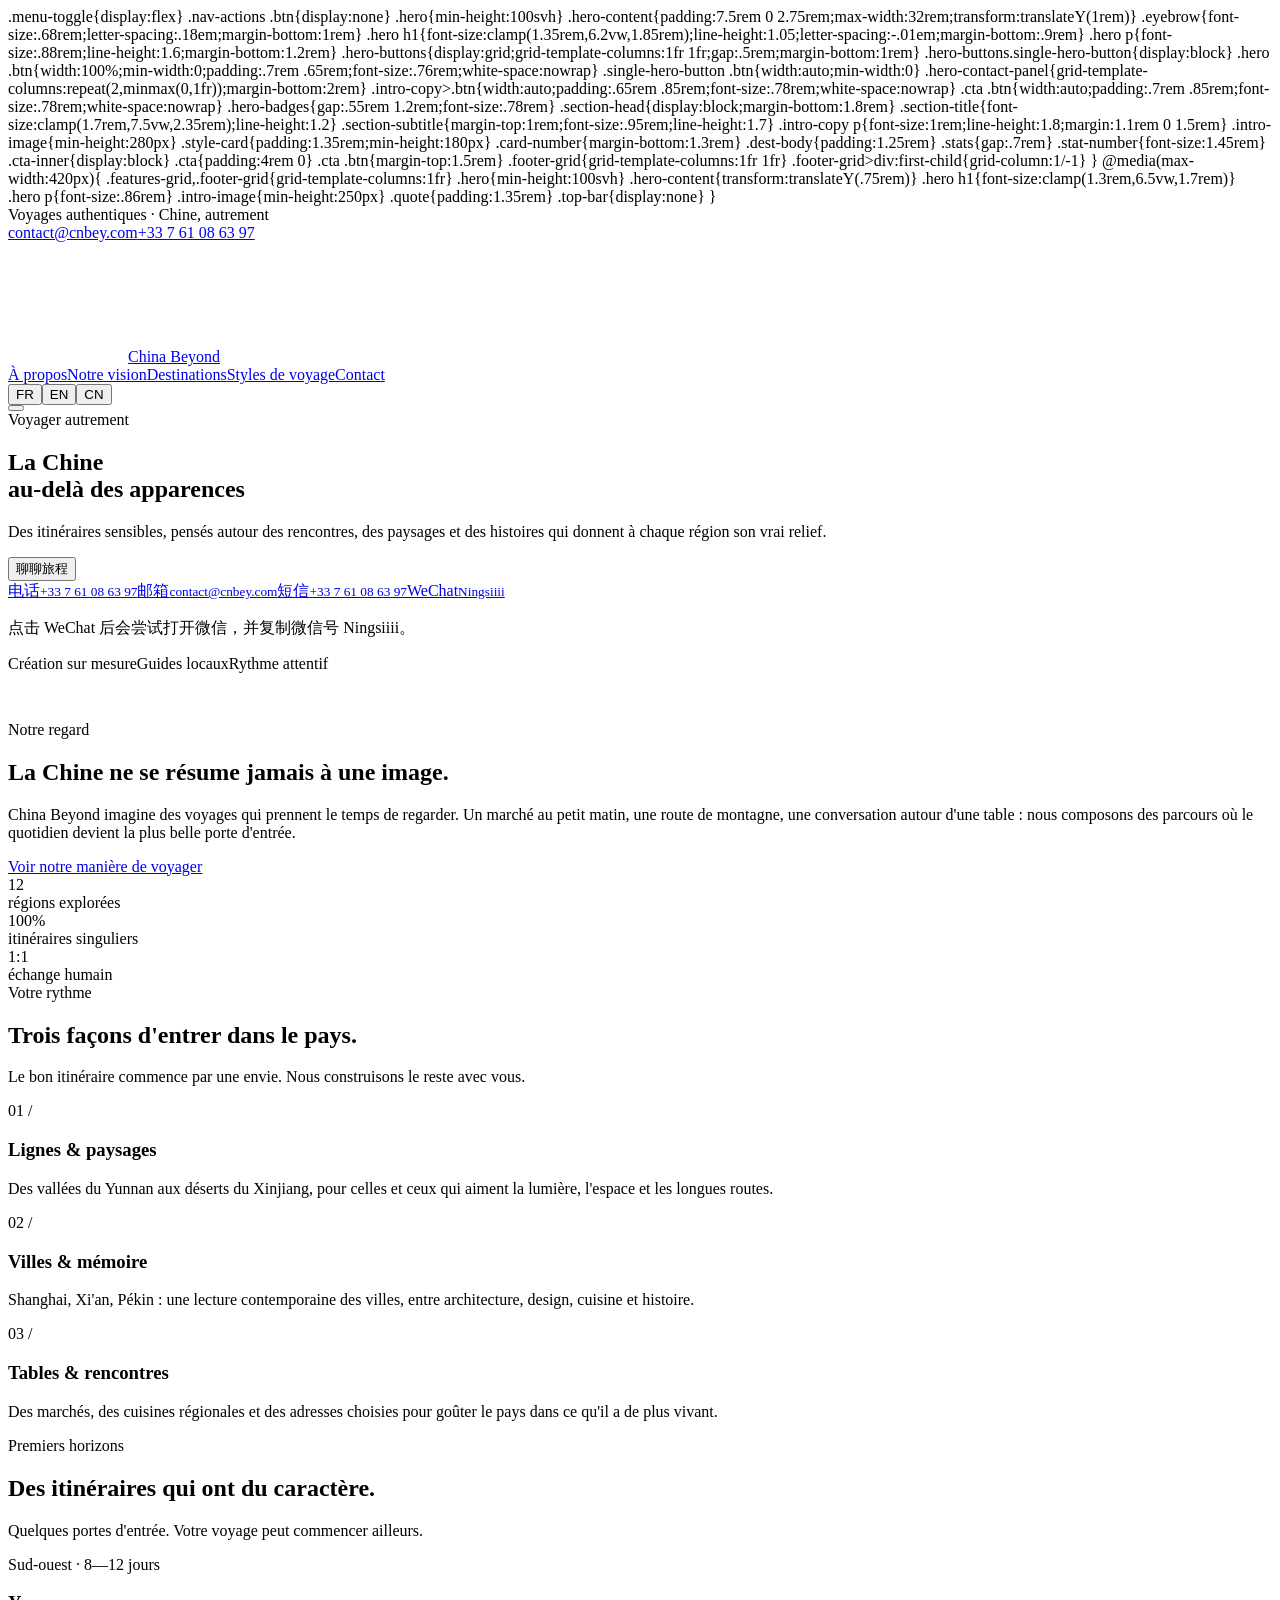
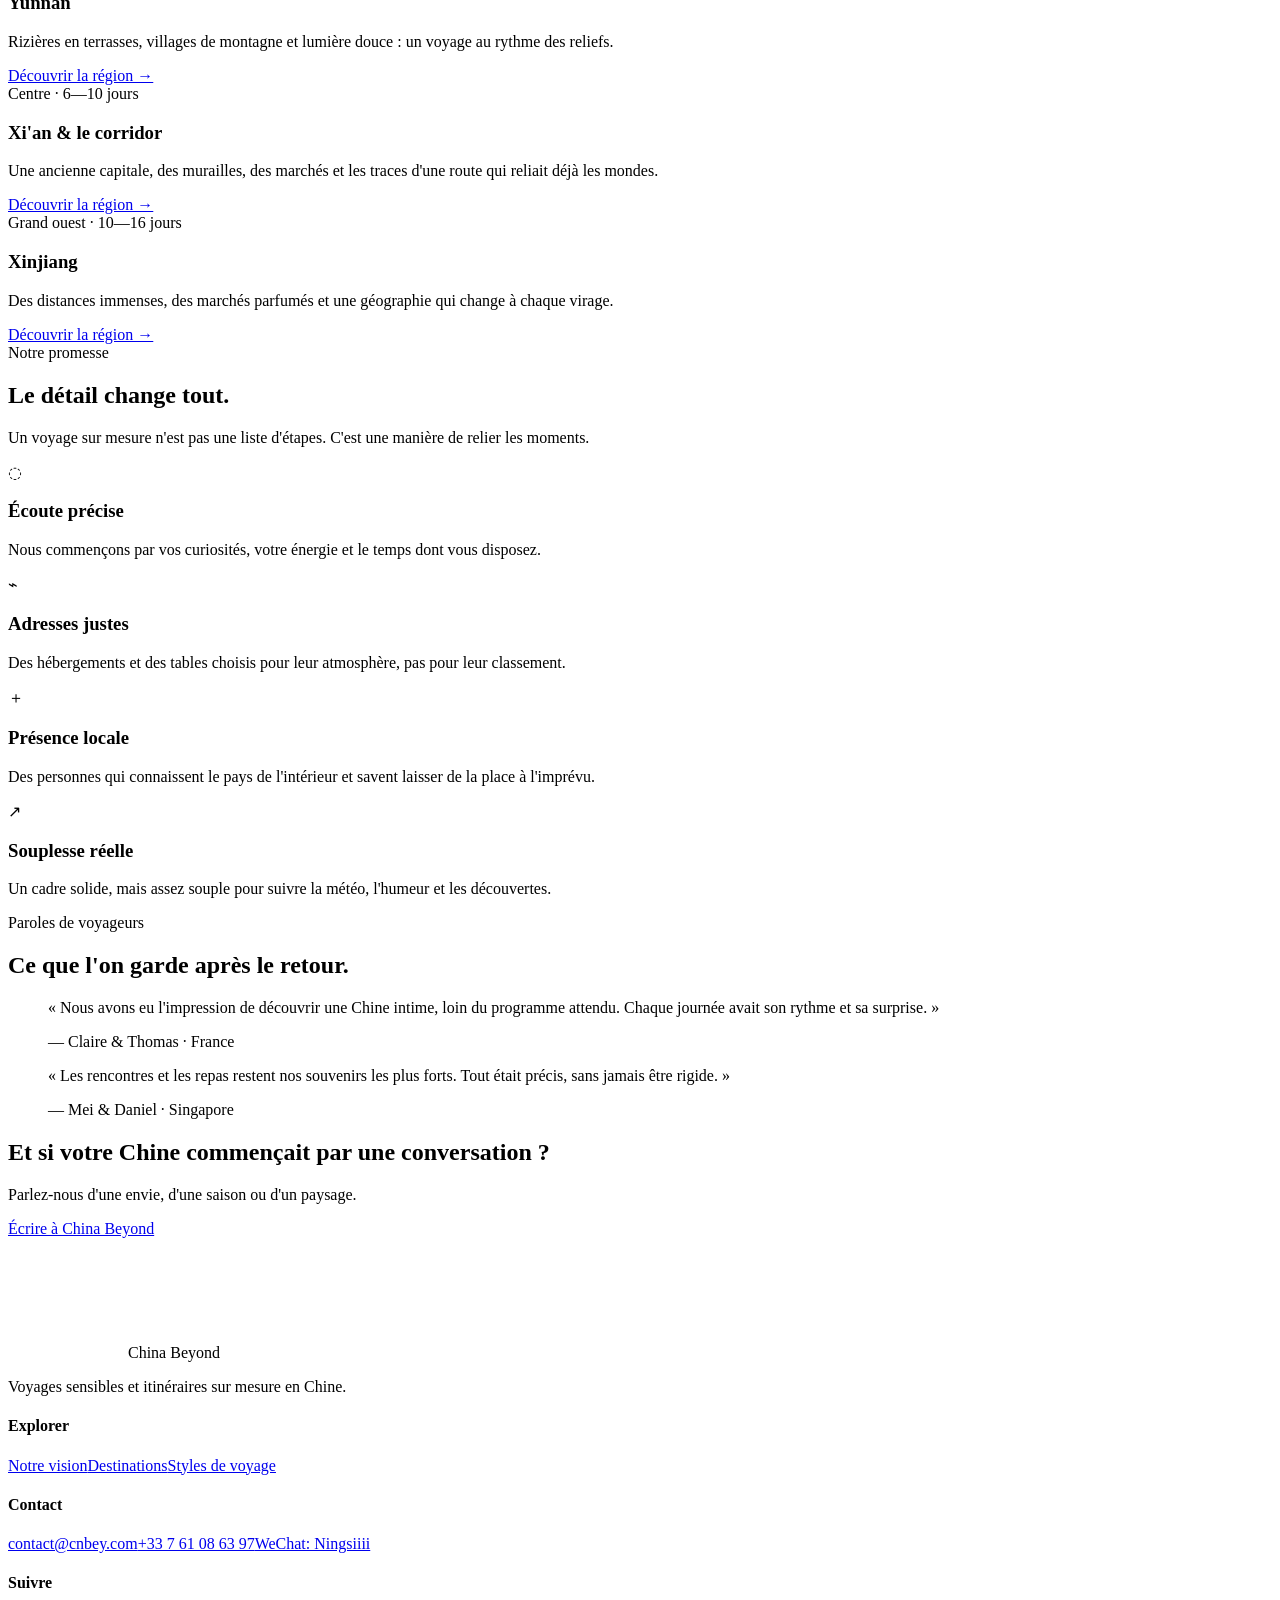
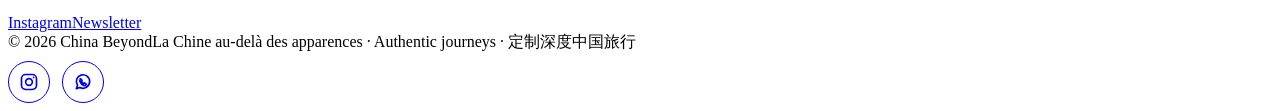
==== commit 9375288a: "Add Instagram and WhatsApp footer icons" ====
--- a/index.html
+++ b/index.html
@@ -1,151 +1,3 @@
-<!DOCTYPE html>
-<html lang="fr" data-locale="fr">
-<head>
-  <meta charset="UTF-8" />
-  <meta name="viewport" content="width=device-width, initial-scale=1.0" />
-  <title>China Beyond — La Chine au-delà des apparences</title>
-  <meta name="description" content="Voyages authentiques et sur mesure en Chine. Authentic journeys to China. 定制深度中国旅行。" />
-  <link rel="icon" type="image/svg+xml" href="assets/china-beyond-mark-v13.svg" />
-  <link rel="preconnect" href="https://fonts.googleapis.com" />
-  <link rel="preconnect" href="https://fonts.gstatic.com" crossorigin />
-  <link href="https://fonts.googleapis.com/css2?family=Inter:wght@400;500;600;700&family=Noto+Serif+SC:wght@400;600;700&display=swap" rel="stylesheet" />
-  <style>
-    :root{--black:#26301f;--dark:#26301f;--mid:#5e6859;--light:#eef0e9;--paper:#f5f2e8;--white:#fffdf5;--accent:#26301f;--accent-soft:#d3d9ce;--border:#d3d9ce;--shadow:0 18px 50px rgba(38,48,31,.12);--ease:all .3s ease}
-    *{box-sizing:border-box;margin:0;padding:0}
-    html{scroll-behavior:smooth}
-    body{font-family:Inter,system-ui,sans-serif;color:var(--black);background:var(--white);line-height:1.7}
-    body[data-locale="zh"]{font-family:'Noto Serif SC',serif}
-    body[data-locale="zh"] .eyebrow,body[data-locale="zh"] .logo,body[data-locale="zh"] .nav-links,body[data-locale="zh"] .btn,body[data-locale="zh"] .lang-btn,body[data-locale="zh"] .top-bar,body[data-locale="zh"] .hero-badges,body[data-locale="zh"] .stat-label{font-family:Inter,system-ui,sans-serif}
-    a{text-decoration:none;color:inherit;transition:var(--ease)}
-    button{font:inherit;cursor:pointer}
-    img{display:block;max-width:100%}
-    .container{width:min(92%,1240px);margin:auto}
-    .top-bar{display:none}
-    .top-bar-inner{display:flex;justify-content:space-between;gap:1rem;flex-wrap:wrap}
-    .top-links{display:flex;gap:1.5rem}
-    .top-links a:hover{color:var(--accent)}
-    header{position:fixed;inset:0 0 auto;z-index:30;background:linear-gradient(180deg,rgba(12,18,14,.58),rgba(12,18,14,.12));}
-    .nav-inner{display:flex;justify-content:space-between;align-items:center;min-height:78px;gap:2rem}
-    .logo{display:flex;align-items:center;gap:.8rem;font-size:1rem;font-weight:800;letter-spacing:0;white-space:nowrap;color:var(--white)}
-    .logo-mark{width:40px;height:40px;display:block;flex:none}
-    .logo-wordmark{display:inline-block;font-family:"Avenir Next","Helvetica Neue",Inter,system-ui,sans-serif;font-size:1.2rem;font-weight:600;letter-spacing:.01em}
-    .nav-wrapper{display:flex;align-items:center;gap:2rem;position:relative}
-    .nav-links{display:none;position:absolute;right:0;top:calc(100% + .8rem);min-width:250px;padding:.7rem;background:rgba(12,18,14,.96);border:1px solid rgba(255,255,255,.18);box-shadow:var(--shadow);flex-direction:column;gap:.15rem;font-size:.9rem;font-weight:500;color:var(--white)}
-    .nav-links.open{display:flex}
-    .nav-links a{position:relative;display:block;padding:.65rem .75rem}
-    .nav-links a::after{content:'';position:absolute;left:.75rem;bottom:.35rem;width:0;height:2px;background:var(--white);transition:width .25s}
-    .nav-links a:hover{color:var(--white);background:rgba(255,255,255,.1)}
-    .nav-links a:hover::after{width:100%}
-    .nav-actions{display:flex;align-items:center;gap:1rem}
-    .lang-switcher{display:flex;gap:.2rem;align-items:center}
-    .lang-btn{border:0;background:transparent;color:rgba(255,255,255,.78);padding:.2rem .3rem;border-radius:0;font-size:.68rem;line-height:1;letter-spacing:.04em}
-    .lang-btn:hover,.lang-btn.active{border:0;background:transparent;color:var(--white);text-decoration:underline;text-decoration-thickness:1px;text-underline-offset:4px}
-    .btn{display:inline-flex;align-items:center;justify-content:center;border:1px solid transparent;border-radius:2px;padding:.8rem 1.35rem;font-size:.82rem;font-weight:600;letter-spacing:.04em;transition:var(--ease)}
-    .btn-primary{background:var(--black);color:var(--white)}
-    .btn-primary:hover{background:var(--accent);transform:translateY(-2px)}
-    .btn-outline{background:transparent;color:var(--black);border-color:var(--black)}
-    .btn-outline:hover{color:var(--accent);border-color:var(--accent)}
-    .menu-toggle{display:flex;background:transparent;border:0;border-radius:0;width:32px;height:32px;align-items:center;justify-content:center;gap:4px;flex-direction:column;transition:var(--ease)}
-    .menu-toggle:hover{background:transparent}
-    .menu-toggle span{width:25px;height:2px;background:var(--white)}
-    .hero{min-height:100svh;display:flex;align-items:center;color:var(--white);position:relative;background:linear-gradient(90deg,rgba(38,48,31,.72),rgba(38,48,31,.16)),url('https://images.unsplash.com/photo-1627727240334-a6a44ba57729?auto=format&fit=crop&w=2200&q=85') center/cover no-repeat}
-    .hero-content{max-width:720px;padding:8.5rem 0 4rem;transform:translateY(1rem)}
-    .eyebrow{color:var(--accent-soft);font-size:.73rem;letter-spacing:.25em;text-transform:uppercase;font-weight:600;margin-bottom:1.5rem}
-    .hero h1{font-size:clamp(1.9rem,3.4vw,3.2rem);line-height:1.08;letter-spacing:-.015em;margin-bottom:1.35rem}
-    .hero h1 span{color:var(--accent-soft)}
-    .hero p{max-width:460px;font-size:.94rem;line-height:1.75;opacity:.94;margin-bottom:1.7rem}
-    .hero-buttons{display:flex;gap:.8rem;flex-wrap:wrap;margin-bottom:1rem}
-    .hero-buttons.single-hero-button{display:block}
-    .single-hero-button .btn{min-width:190px}
-    .hero-contact-panel{display:none;grid-template-columns:repeat(4,minmax(0,1fr));gap:.55rem;max-width:720px;margin:0 0 2.6rem}
-    .hero-contact-panel.open{display:grid}
-    .quick-contact-option{display:flex;min-height:76px;flex-direction:column;justify-content:space-between;padding:.8rem .85rem;border:1px solid rgba(255,255,255,.34);background:rgba(18,24,18,.34);color:var(--white);transition:var(--ease)}
-    .quick-contact-option:hover{border-color:var(--accent-soft);background:rgba(18,24,18,.62);transform:translateY(-2px)}
-    .quick-contact-option span{font-size:.78rem;font-weight:600;letter-spacing:.04em}
-    .quick-contact-option small{color:rgba(255,255,255,.72);font-size:.68rem;line-height:1.35;overflow-wrap:anywhere}
-    .quick-contact-note{grid-column:1/-1;color:rgba(255,255,255,.68);font-size:.7rem;line-height:1.5;margin-top:.2rem}
-    .hero .btn-primary{background:var(--white);color:var(--black)}
-    .hero .btn-primary:hover{background:var(--accent);color:var(--white)}
-    .hero .btn-outline{border-color:rgba(255,255,255,.75);color:var(--white)}
-    .hero .btn-outline:hover{border-color:var(--white);background:var(--white);color:var(--black)}
-    .hero-badges{display:none}
-    .badge-item{display:flex;gap:.5rem;align-items:center}
-    .badge-item::before{content:'—';color:var(--accent-soft);font-size:.75rem}
-    section{padding:6.5rem 0}
-    .section-head{display:flex;justify-content:space-between;align-items:end;gap:2rem;margin-bottom:2.5rem}
-    .eyebrow-dark{color:var(--accent);font-size:.72rem;letter-spacing:.24em;text-transform:uppercase;font-weight:700;margin-bottom:.8rem}
-    .section-title{font-size:clamp(2rem,4vw,3.1rem);line-height:1.16;letter-spacing:-.03em}
-    .section-subtitle{max-width:520px;color:var(--mid);font-size:1rem}
-    .intro{background:var(--paper)}
-    .intro-grid{display:grid;grid-template-columns:1.1fr .9fr;gap:5rem;align-items:center}
-    .intro-copy p{color:var(--mid);font-size:1.05rem;line-height:1.95;margin:1.5rem 0 2rem;max-width:620px}
-    .intro-image{min-height:440px;background:linear-gradient(135deg,rgba(38,48,31,.48),rgba(38,48,31,.12)),url('https://images.unsplash.com/photo-1729299133851-95241fef1351?auto=format&fit=crop&w=1600&q=85') center/cover;position:relative;overflow:hidden}
-    .intro-image::after{content:'BEYOND / AU-DELÀ / 超越';position:absolute;right:1.6rem;bottom:1.2rem;color:rgba(255,255,255,.88);font-size:.7rem;letter-spacing:.2em;writing-mode:vertical-rl}
-    .stats{display:grid;grid-template-columns:repeat(3,1fr);gap:1rem;margin-top:2rem}
-    .stat{border-top:1px solid var(--border);padding-top:1rem}
-    .stat-number{font-size:2rem;font-weight:700;line-height:1.1}
-    .stat-label{font-size:.75rem;color:var(--mid);letter-spacing:.08em;text-transform:uppercase;margin-top:.35rem}
-    .styles-grid,.destinations-grid,.features-grid,.testimonials-grid{display:grid;gap:1.3rem}
-    .styles-grid{grid-template-columns:repeat(3,1fr)}
-    .style-card{border:1px solid var(--border);padding:2rem;min-height:210px;transition:var(--ease);background:var(--white)}
-    .style-card:hover{border-color:var(--accent);box-shadow:var(--shadow);transform:translateY(-5px)}
-    .card-number{color:var(--accent);font-size:.75rem;letter-spacing:.18em;margin-bottom:2.5rem}
-    .style-card h3{font-size:1.25rem;margin-bottom:.6rem}
-    .style-card p{color:var(--mid);font-size:.92rem;line-height:1.75}
-    .destinations{background:var(--light)}
-    .destinations-grid{grid-template-columns:repeat(3,1fr)}
-    .dest-card{background:var(--white);border:1px solid var(--border);min-height:330px;display:flex;flex-direction:column;transition:var(--ease)}
-    .dest-card:hover{transform:translateY(-6px);box-shadow:var(--shadow)}
-    .dest-visual{height:145px;position:relative;overflow:hidden;background-color:var(--dark);background-image:linear-gradient(135deg,rgba(20,20,20,.08),rgba(0,0,0,.2)),var(--image);background-position:center;background-size:cover}
-    .dest-visual::before{content:'';position:absolute;inset:0;background:linear-gradient(135deg,var(--tone),rgba(0,0,0,.08));opacity:.28}
-    .dest-visual::after{content:none}
-    .dest-body{padding:1.5rem;display:flex;flex-direction:column;flex:1}
-    .dest-meta{font-size:.72rem;color:var(--accent);letter-spacing:.16em;text-transform:uppercase;margin-bottom:.55rem}
-    .dest-body h3{font-size:1.35rem;margin-bottom:.55rem}
-    .dest-body p{color:var(--mid);font-size:.92rem;line-height:1.75;margin-bottom:1rem}
-    .link-arrow{color:var(--accent);font-size:.86rem;font-weight:600;margin-top:auto}
-    .link-arrow:hover{letter-spacing:.04em}
-    .features{background:var(--black);color:var(--white)}
-    .features .eyebrow-dark{color:var(--accent-soft)}
-    .features .section-subtitle{color:#b6b6b6}
-    .features-grid{grid-template-columns:repeat(4,1fr);margin-top:2.5rem}
-    .feature-item{border-top:1px solid #4a4a4a;padding-top:1.35rem}
-    .feature-icon{font-size:1.35rem;color:var(--accent-soft);margin-bottom:1rem}
-    .feature-item h3{font-size:1.05rem;margin-bottom:.55rem}
-    .feature-item p{color:#b6b6b6;font-size:.9rem;line-height:1.75}
-    .testimonials{background:var(--paper)}
-    .testimonials-grid{grid-template-columns:repeat(2,1fr)}
-    .quote{background:var(--white);border:1px solid var(--border);padding:2rem}
-    .quote p{font-size:1.05rem;line-height:1.85;margin-bottom:1.3rem}
-    .quote footer{color:var(--mid);font-size:.82rem}
-    .cta{padding:5rem 0;background:var(--accent);color:var(--white)}
-    .cta-inner{display:flex;justify-content:space-between;align-items:center;gap:2rem}
-    .cta h2{font-size:clamp(1.7rem,3vw,2.7rem);line-height:1.2}
-    .cta p{color:var(--accent-soft);margin-top:.6rem}
-    .cta .btn{background:var(--white);color:var(--black);white-space:nowrap}
-    .cta .btn:hover{background:var(--black);color:var(--white)}
-    footer.site-footer{background:#111;color:#bbb;padding:3.5rem 0 1.4rem}
-    .footer-grid{display:grid;grid-template-columns:1.4fr repeat(3,1fr);gap:2rem;padding-bottom:3rem}
-    .footer-logo{display:flex;align-items:center;gap:.65rem;color:var(--white);font-size:1rem;font-weight:600;letter-spacing:0;margin-bottom:1rem}
-    .footer-logo .logo-mark{color:var(--white);width:34px;height:34px}
-    .footer-logo .logo-wordmark{font-family:"Avenir Next","Helvetica Neue",Inter,system-ui,sans-serif;font-size:.98rem;font-weight:600;letter-spacing:.01em}
-    .footer-grid p,.footer-grid a{font-size:.84rem;color:#9a9a9a}
-    .footer-grid a:hover{color:var(--white)}
-    .footer-col h4{color:var(--white);font-size:.8rem;text-transform:uppercase;letter-spacing:.15em;margin-bottom:1rem}
-    .footer-col a{display:block;margin-bottom:.45rem}
-    .footer-bottom{border-top:1px solid #333;padding-top:1.1rem;display:flex;justify-content:space-between;gap:1rem;flex-wrap:wrap;font-size:.75rem;color:#777}
-    @media(max-width:900px){.nav-links{gap:1rem}.intro-grid{grid-template-columns:1fr;gap:2.5rem}.intro-image{min-height:330px}.features-grid{grid-template-columns:repeat(2,1fr)}.footer-grid{grid-template-columns:1.5fr 1fr 1fr}}
-    @media(max-width:720px){
-      section{padding:4.5rem 0}
-      .top-contact{display:none}
-      .nav-inner{min-height:68px}
-      .nav-wrapper{gap:1rem}
-      .logo{font-size:.86rem;letter-spacing:0;gap:.55rem}
-      .logo-mark{width:34px;height:34px}
-      .logo-wordmark{font-size:1.02rem}
-      .nav-links{display:none;position:absolute;top:68px;left:0;right:0;background:rgba(12,18,14,.96);padding:1rem 4%;flex-direction:column;gap:.45rem;color:var(--white)}
-      .nav-links.open{display:flex}
-      .nav-links a{padding:.55rem .6rem;font-size:.86rem}
       .menu-toggle{display:flex}
       .nav-actions .btn{display:none}
       .hero{min-height:100svh}
@@ -206,170 +58,32 @@
     </div>
   </div></header>
 
+
   <main id="top">
     <section class="hero"><div class="container"><div class="hero-content"><div class="eyebrow" data-i18n="heroEyebrow">Voyager autrement</div><h1 data-i18n="heroTitle">La Chine<br><span>au-delà des apparences</span></h1><p data-i18n="heroText">Des itinéraires sensibles, pensés autour des rencontres, des paysages et des histoires qui donnent à chaque région son vrai relief.</p><div class="hero-buttons single-hero-button"><button class="btn btn-primary" type="button" id="journeyContactButton" aria-expanded="false" aria-controls="journeyContactOptions" data-i18n="heroSecondary">聊聊旅程</button></div><div class="hero-contact-panel" id="journeyContactOptions" aria-hidden="true"><a class="quick-contact-option" href="tel:+33761086397"><span data-contact-label="phone">电话</span><small>+33 7 61 08 63 97</small></a><a class="quick-contact-option" href="mailto:contact@cnbey.com?subject=China%20Beyond%20—%20Travel%20enquiry"><span data-contact-label="email">邮箱</span><small>contact@cnbey.com</small></a><a class="quick-contact-option" href="sms:+33761086397"><span data-contact-label="sms">短信</span><small>+33 7 61 08 63 97</small></a><a class="quick-contact-option quick-contact-wechat" href="weixin://dl/chat?Ningsiiii" data-wechat-id="Ningsiiii"><span data-contact-label="wechat">WeChat</span><small>Ningsiiii</small></a><p class="quick-contact-note" id="wechatContactNote" data-contact-note>点击 WeChat 后会尝试打开微信，并复制微信号 Ningsiiii。</p></div><div class="hero-badges"><span class="badge-item" data-i18n="badge1">Création sur mesure</span><span class="badge-item" data-i18n="badge2">Guides locaux</span><span class="badge-item" data-i18n="badge3">Rythme attentif</span></div></div></div></section>
 
+
     <section class="intro" id="vision"><div class="container intro-grid"><div class="intro-copy"><div class="eyebrow-dark" data-i18n="introEyebrow">Notre regard</div><h2 class="section-title" data-i18n="introTitle">La Chine ne se résume jamais à une image.</h2><p data-i18n="introText">China Beyond imagine des voyages qui prennent le temps de regarder. Un marché au petit matin, une route de montagne, une conversation autour d'une table : nous composons des parcours où le quotidien devient la plus belle porte d'entrée.</p><a class="btn btn-outline" href="#styles" data-i18n="introCta">Voir notre manière de voyager</a><div class="stats"><div class="stat"><div class="stat-number">12</div><div class="stat-label" data-i18n="stat1">régions explorées</div></div><div class="stat"><div class="stat-number">100%</div><div class="stat-label" data-i18n="stat2">itinéraires singuliers</div></div><div class="stat"><div class="stat-number">1:1</div><div class="stat-label" data-i18n="stat3">échange humain</div></div></div></div><div class="intro-image" role="img" aria-label="Architecture traditionnelle chinoise"></div></div></section>
+
 
     <section id="styles"><div class="container"><div class="section-head"><div><div class="eyebrow-dark" data-i18n="stylesEyebrow">Votre rythme</div><h2 class="section-title" data-i18n="stylesTitle">Trois façons d'entrer dans le pays.</h2></div><p class="section-subtitle" data-i18n="stylesSubtitle">Le bon itinéraire commence par une envie. Nous construisons le reste avec vous.</p></div><div class="styles-grid"><article class="style-card"><div class="card-number">01 /</div><h3 data-i18n="style1Title">Lignes &amp; paysages</h3><p data-i18n="style1Text">Des vallées du Yunnan aux déserts du Xinjiang, pour celles et ceux qui aiment la lumière, l'espace et les longues routes.</p></article><article class="style-card"><div class="card-number">02 /</div><h3 data-i18n="style2Title">Villes &amp; mémoire</h3><p data-i18n="style2Text">Shanghai, Xi'an, Pékin : une lecture contemporaine des villes, entre architecture, design, cuisine et histoire.</p></article><article class="style-card"><div class="card-number">03 /</div><h3 data-i18n="style3Title">Tables &amp; rencontres</h3><p data-i18n="style3Text">Des marchés, des cuisines régionales et des adresses choisies pour goûter le pays dans ce qu'il a de plus vivant.</p></article></div></div></section>
 
+
     <section class="destinations" id="destinations"><div class="container"><div class="section-head"><div><div class="eyebrow-dark" data-i18n="destEyebrow">Premiers horizons</div><h2 class="section-title" data-i18n="destTitle">Des itinéraires qui ont du caractère.</h2></div><p class="section-subtitle" data-i18n="destSubtitle">Quelques portes d'entrée. Votre voyage peut commencer ailleurs.</p></div><div class="destinations-grid"><article class="dest-card"><div class="dest-visual" role="img" aria-label="Yunnan rice terraces" style="--tone:#26301f;--image:url('https://images.unsplash.com/photo-1776294984950-3f812aa0f797?auto=format&amp;fit=crop&amp;w=1400&amp;q=85')"></div><div class="dest-body"><div class="dest-meta" data-i18n="dest1Meta">Sud-ouest · 8—12 jours</div><h3 data-i18n="dest1Title">Yunnan</h3><p data-i18n="dest1Text">Rizières en terrasses, villages de montagne et lumière douce : un voyage au rythme des reliefs.</p><a class="link-arrow" href="#contact" data-i18n="discover">Découvrir la région →</a></div></article><article class="dest-card"><div class="dest-visual" role="img" aria-label="Xi'an city wall and lanterns" style="--tone:#26301f;--image:url('https://images.unsplash.com/photo-1588088470830-ab765f87abd5?auto=format&amp;fit=crop&amp;w=1400&amp;q=85')"></div><div class="dest-body"><div class="dest-meta" data-i18n="dest2Meta">Centre · 6—10 jours</div><h3 data-i18n="dest2Title">Xi'an &amp; le corridor</h3><p data-i18n="dest2Text">Une ancienne capitale, des murailles, des marchés et les traces d'une route qui reliait déjà les mondes.</p><a class="link-arrow" href="#contact" data-i18n="discover">Découvrir la région →</a></div></article><article class="dest-card"><div class="dest-visual" role="img" aria-label="Xinjiang mountain ranges" style="--tone:#26301f;--image:url('https://images.unsplash.com/photo-1688549267737-fc2f6c40240c?auto=format&amp;fit=crop&amp;w=1400&amp;q=85')"></div><div class="dest-body"><div class="dest-meta" data-i18n="dest3Meta">Grand ouest · 10—16 jours</div><h3 data-i18n="dest3Title">Xinjiang</h3><p data-i18n="dest3Text">Des distances immenses, des marchés parfumés et une géographie qui change à chaque virage.</p><a class="link-arrow" href="#contact" data-i18n="discover">Découvrir la région →</a></div></article></div></div></section>
+
 
     <section class="features"><div class="container"><div class="section-head"><div><div class="eyebrow-dark" data-i18n="promiseEyebrow">Notre promesse</div><h2 class="section-title" data-i18n="promiseTitle">Le détail change tout.</h2></div><p class="section-subtitle" data-i18n="promiseSubtitle">Un voyage sur mesure n'est pas une liste d'étapes. C'est une manière de relier les moments.</p></div><div class="features-grid"><div class="feature-item"><div class="feature-icon">◌</div><h3 data-i18n="feature1Title">Écoute précise</h3><p data-i18n="feature1Text">Nous commençons par vos curiosités, votre énergie et le temps dont vous disposez.</p></div><div class="feature-item"><div class="feature-icon">⌁</div><h3 data-i18n="feature2Title">Adresses justes</h3><p data-i18n="feature2Text">Des hébergements et des tables choisis pour leur atmosphère, pas pour leur classement.</p></div><div class="feature-item"><div class="feature-icon">＋</div><h3 data-i18n="feature3Title">Présence locale</h3><p data-i18n="feature3Text">Des personnes qui connaissent le pays de l'intérieur et savent laisser de la place à l'imprévu.</p></div><div class="feature-item"><div class="feature-icon">↗</div><h3 data-i18n="feature4Title">Souplesse réelle</h3><p data-i18n="feature4Text">Un cadre solide, mais assez souple pour suivre la météo, l'humeur et les découvertes.</p></div></div></div></section>
 
+
     <section class="testimonials"><div class="container"><div class="section-head"><div><div class="eyebrow-dark" data-i18n="voicesEyebrow">Paroles de voyageurs</div><h2 class="section-title" data-i18n="voicesTitle">Ce que l'on garde après le retour.</h2></div></div><div class="testimonials-grid"><blockquote class="quote"><p data-i18n="quote1">« Nous avons eu l'impression de découvrir une Chine intime, loin du programme attendu. Chaque journée avait son rythme et sa surprise. »</p><footer data-i18n="footerQuote1">— Claire &amp; Thomas · France</footer></blockquote><blockquote class="quote"><p data-i18n="quote2">« Les rencontres et les repas restent nos souvenirs les plus forts. Tout était précis, sans jamais être rigide. »</p><footer data-i18n="footerQuote2">— Mei &amp; Daniel · Singapore</footer></blockquote></div></div></section>
+
 
     <section class="cta" id="contact"><div class="container cta-inner"><div><h2 data-i18n="ctaTitle">Et si votre Chine commençait par une conversation ?</h2><p data-i18n="ctaText">Parlez-nous d'une envie, d'une saison ou d'un paysage.</p></div><a class="btn" href="mailto:contact@cnbey.com" data-i18n="ctaButton">Écrire à China Beyond</a></div></section>
   </main>
 
-  <footer class="site-footer"><div class="container"><div class="footer-grid"><div><div class="footer-logo"><img class="logo-mark" src="assets/china-beyond-mark-v13-inverse.svg" alt="" aria-hidden="true" /><span class="logo-wordmark">China Beyond</span></div><p data-i18n="footerIntro">Voyages sensibles et itinéraires sur mesure en Chine.</p></div><div class="footer-col"><h4 data-i18n="footerExplore">Explorer</h4><a href="#vision" data-i18n="navVision">Notre vision</a><a href="#destinations" data-i18n="navDestinations">Destinations</a><a href="#styles" data-i18n="navStyles">Styles de voyage</a></div><div class="footer-col"><h4 data-i18n="footerContact">Contact</h4><a href="mailto:contact@cnbey.com">contact@cnbey.com</a><a href="tel:+33761086397">+33 7 61 08 63 97</a><a class="wechat-footer-link" href="weixin://dl/chat?Ningsiiii" data-i18n="footerWeChat">WeChat: Ningsiiii</a></div><div class="footer-col"><h4 data-i18n="footerFollow">Suivre</h4><a href="#contact">Instagram</a><a href="#contact" data-i18n="footerNewsletter">Newsletter</a></div></div><div class="footer-bottom"><span>© 2026 China Beyond</span><span data-i18n="footerNote">La Chine au-delà des apparences · Authentic journeys · 定制深度中国旅行</span></div></div></footer>
+
+  <footer class="site-footer"><div class="container"><div class="footer-grid"><div><div class="footer-logo"><img class="logo-mark" src="assets/china-beyond-mark-v13-inverse.svg" alt="" aria-hidden="true" /><span class="logo-wordmark">China Beyond</span></div><p data-i18n="footerIntro">Voyages sensibles et itinéraires sur mesure en Chine.</p></div><div class="footer-col"><h4 data-i18n="footerExplore">Explorer</h4><a href="#vision" data-i18n="navVision">Notre vision</a><a href="#destinations" data-i18n="navDestinations">Destinations</a><a href="#styles" data-i18n="navStyles">Styles de voyage</a></div><div class="footer-col"><h4 data-i18n="footerContact">Contact</h4><a href="mailto:contact@cnbey.com">contact@cnbey.com</a><a href="tel:+33761086397">+33 7 61 08 63 97</a><a class="wechat-footer-link" href="weixin://dl/chat?Ningsiiii" data-i18n="footerWeChat">WeChat: Ningsiiii</a></div><div class="footer-col"><h4 data-i18n="footerFollow">Suivre</h4><a href="#contact">Instagram</a><a href="#contact" data-i18n="footerNewsletter">Newsletter</a></div></div><div class="footer-bottom"><span>© 2026 China Beyond</span><span data-i18n="footerNote">La Chine au-delà des apparences · Authentic journeys · 定制深度中国旅行</span><div class="footer-social" style="grid-column:1 / -1;display:flex;align-items:center;gap:.75rem;padding-top:.5rem;"><a href="https://www.instagram.com/" target="_blank" rel="noopener noreferrer" aria-label="Instagram" title="Instagram" style="display:inline-flex;align-items:center;justify-content:center;width:2.5rem;height:2.5rem;border:1px solid currentColor;border-radius:999px;"><svg viewBox="0 0 24 24" width="20" height="20" fill="none" stroke="currentColor" stroke-width="2" aria-hidden="true"><rect x="3" y="3" width="18" height="18" rx="5"/><circle cx="12" cy="12" r="4"/><circle cx="17.5" cy="6.5" r="1" fill="currentColor" stroke="none"/></svg></a><a href="https://www.whatsapp.com/" target="_blank" rel="noopener noreferrer" aria-label="WhatsApp" title="WhatsApp" style="display:inline-flex;align-items:center;justify-content:center;width:2.5rem;height:2.5rem;border:1px solid currentColor;border-radius:999px;"><svg viewBox="0 0 24 24" width="20" height="20" fill="none" stroke="currentColor" stroke-width="2" stroke-linecap="round" stroke-linejoin="round" aria-hidden="true"><path d="M20 11.5a8 8 0 0 1-11.7 7.1L4 20l1.4-4.1A8 8 0 1 1 20 11.5Z"/><path d="M8.5 8.5c.3-.4.8-.4 1.1-.1l1.1 1.4c.2.3.2.7-.1 1l-.5.5c.6 1.1 1.5 2 2.6 2.6l.5-.5c.3-.3.7-.3 1-.1l1.4 1.1c.3.3.3.8-.1 1.1l-.5.5c-.4.4-1 .6-1.6.4-2.1-.7-4.5-3.1-5.2-5.2-.2-.6 0-1.2.4-1.6l.5-.5Z"/></svg></a></div></div></footer>
+
 
   <script>
     const translations={
-      fr:{topline:'Voyages authentiques · Chine, autrement',navVision:'Notre vision',navDestinations:'Destinations',navStyles:'Styles de voyage',navContact:'Contact',navCta:'Parlons de votre voyage',heroEyebrow:'Voyager autrement',heroTitle:'La Chine<br><span>au-delà des apparences</span>',heroText:"Des itinéraires sensibles, pensés autour des rencontres, des paysages et des histoires qui donnent à chaque région son vrai relief.",heroPrimary:'Explorer les destinations',heroSecondary:'Imaginer un voyage',badge1:'Création sur mesure',badge2:'Guides locaux',badge3:'Rythme attentif',introEyebrow:'Notre regard',introTitle:'La Chine ne se résume jamais à une image.',introText:"China Beyond imagine des voyages qui prennent le temps de regarder. Un marché au petit matin, une route de montagne, une conversation autour d'une table : nous composons des parcours où le quotidien devient la plus belle porte d'entrée.",introCta:'Voir notre manière de voyager',stat1:'régions explorées',stat2:'itinéraires singuliers',stat3:'échange humain',stylesEyebrow:'Votre rythme',stylesTitle:"Trois façons d'entrer dans le pays.",stylesSubtitle:'Le bon itinéraire commence par une envie. Nous construisons le reste avec vous.',style1Title:'Lignes & paysages',style1Text:'Des vallées du Yunnan aux déserts du Xinjiang, pour celles et ceux qui aiment la lumière, l’espace et les longues routes.',style2Title:'Villes & mémoire',style2Text:'Shanghai, Xi’an, Pékin : une lecture contemporaine des villes, entre architecture, design, cuisine et histoire.',style3Title:'Tables & rencontres',style3Text:'Des marchés, des cuisines régionales et des adresses choisies pour goûter le pays dans ce qu’il a de plus vivant.',destEyebrow:'Premiers horizons',destTitle:'Des itinéraires qui ont du caractère.',destSubtitle:'Quelques portes d’entrée. Votre voyage peut commencer ailleurs.',dest1Title:'Yunnan',dest1Text:'Rizières en terrasses, villages de montagne et lumière douce : un voyage au rythme des reliefs.',dest2Title:'Xi’an & le corridor',dest2Text:'Une ancienne capitale, des murailles, des marchés et les traces d’une route qui reliait déjà les mondes.',dest3Title:'Xinjiang',dest3Text:'Des distances immenses, des marchés parfumés et une géographie qui change à chaque virage.',discover:'Découvrir la région →',promiseEyebrow:'Notre promesse',promiseTitle:'Le détail change tout.',promiseSubtitle:"Un voyage sur mesure n'est pas une liste d'étapes. C'est une manière de relier les moments.",feature1Title:'Écoute précise',feature1Text:'Nous commençons par vos curiosités, votre énergie et le temps dont vous disposez.',feature2Title:'Adresses justes',feature2Text:'Des hébergements et des tables choisis pour leur atmosphère, pas pour leur classement.',feature3Title:'Présence locale',feature3Text:'Des personnes qui connaissent le pays de l’intérieur et savent laisser de la place à l’imprévu.',feature4Title:'Souplesse réelle',feature4Text:'Un cadre solide, mais assez souple pour suivre la météo, l’humeur et les découvertes.',voicesEyebrow:'Paroles de voyageurs',voicesTitle:'Ce que l’on garde après le retour.',quote1:'« Nous avons eu l’impression de découvrir une Chine intime, loin du programme attendu. Chaque journée avait son rythme et sa surprise. »',quote2:'« Les rencontres et les repas restent nos souvenirs les plus forts. Tout était précis, sans jamais être rigide. »',ctaTitle:'Et si votre Chine commençait par une conversation ?',ctaText:'Parlez-nous d’une envie, d’une saison ou d’un paysage.',ctaButton:'Écrire à China Beyond',footerIntro:'Voyages sensibles et itinéraires sur mesure en Chine.',footerExplore:'Explorer',footerContact:'Contact',footerFollow:'Suivre',footerNote:'La Chine au-delà des apparences · Authentic journeys · 定制深度中国旅行'},
-      en:{topline:'Authentic journeys · China, differently',navVision:'Our approach',navDestinations:'Destinations',navStyles:'Travel styles',navContact:'Contact',navCta:'Talk about your journey',heroEyebrow:'Travel differently',heroTitle:'China<br><span>beyond appearances</span>',heroText:'Thoughtful itineraries shaped around encounters, landscapes and the stories that give every region its character.',heroPrimary:'Explore destinations',heroSecondary:'Imagine a journey',badge1:'Bespoke design',badge2:'Local guides',badge3:'Attentive pace',introEyebrow:'Our point of view',introTitle:'China can never be reduced to one image.',introText:'China Beyond creates journeys with time to look closer. A morning market, a mountain road, a conversation around a table: we connect the everyday moments that make a place feel real.',introCta:'Discover our way of travelling',stat1:'regions explored',stat2:'singular itineraries',stat3:'human exchange',stylesEyebrow:'Your rhythm',stylesTitle:'Three ways into the country.',stylesSubtitle:'The right itinerary starts with a feeling. We build the rest with you.',style1Title:'Lines & landscapes',style1Text:'From Yunnan valleys to Xinjiang deserts, for travellers drawn to light, space and long roads.',style2Title:'Cities & memory',style2Text:'Shanghai, Xi’an, Beijing: a contemporary reading of cities through architecture, design, food and history.',style3Title:'Tables & encounters',style3Text:'Markets, regional kitchens and addresses chosen to taste the country at its most alive.',destEyebrow:'First horizons',destTitle:'Journeys with a point of view.',destSubtitle:'A few ways in. Your journey may begin somewhere else.',dest1Title:'Yunnan',dest1Text:'Terraced rice fields, mountain villages and soft light: a journey shaped by the landscape.',dest2Title:'Xi’an & the corridor',dest2Text:'An ancient capital, city walls, markets and the traces of a road that once connected worlds.',dest3Title:'Xinjiang',dest3Text:'Vast distances, fragrant markets and a geography that changes at every turn.',discover:'Discover the region →',promiseEyebrow:'Our promise',promiseTitle:'Details change everything.',promiseSubtitle:'A bespoke journey is not a list of stops. It is a way of connecting moments.',feature1Title:'Precise listening',feature1Text:'We begin with your curiosities, your energy and the time you have.',feature2Title:'Right addresses',feature2Text:'Hotels and tables chosen for their atmosphere, not their ranking.',feature3Title:'Local presence',feature3Text:'People who know the country from within and leave room for the unexpected.',feature4Title:'Real flexibility',feature4Text:'A strong frame, flexible enough to follow weather, mood and discovery.',voicesEyebrow:'Travellers’ voices',voicesTitle:'What stays after coming home.',quote1:'“We felt we were discovering an intimate China, far from the expected itinerary. Every day had its own rhythm and surprise.”',quote2:'“The encounters and meals are still our strongest memories. Everything was precise without ever feeling rigid.”',ctaTitle:'What if your China began with a conversation?',ctaText:'Tell us about a feeling, a season or a landscape.',ctaButton:'Write to China Beyond',footerIntro:'Thoughtful journeys and bespoke itineraries in China.',footerExplore:'Explore',footerContact:'Contact',footerFollow:'Follow',footerNote:'China beyond appearances · Authentic journeys · 定制深度中国旅行'},
-      zh:{topline:'真实而深入的中国旅程',navVision:'我们的视角',navDestinations:'目的地',navStyles:'旅行方式',navContact:'联系',navCta:'聊聊你的旅程',heroEyebrow:'换一种方式认识中国',heroTitle:'中国<br><span>不止于表象</span>',heroText:'从地方风景、日常生活与真实相遇出发，设计属于你的深度中国旅程。',heroPrimary:'探索目的地',heroSecondary:'开始规划旅程',badge1:'私人定制',badge2:'当地向导',badge3:'舒缓节奏',introEyebrow:'我们的视角',introTitle:'中国，从来不是一张单一的照片。',introText:'China Beyond 让旅程慢下来：清晨的菜市场、山间公路、围桌而坐的聊天。我们把这些日常片段连接起来，让你真正走进一个地方。',introCta:'了解我们的旅行方式',stat1:'探索地区',stat2:'独特行程',stat3:'人与人的交流',stylesEyebrow:'你的节奏',stylesTitle:'进入中国的三种方式。',stylesSubtitle:'好的旅程从一个念头开始，剩下的部分，我们与你一起完成。',style1Title:'山河与远方',style1Text:'从云南山谷到新疆荒漠，适合喜欢光线、空间与长途公路的人。',style2Title:'城市与时间',style2Text:'上海、西安、北京：从建筑、设计、饮食与历史重新读一座城市。',style3Title:'餐桌与相遇',style3Text:'市场、地方菜与值得停留的餐桌，在最鲜活的日常里品尝中国。',destEyebrow:'最初的方向',destTitle:'每一条线路，都有自己的性格。',destSubtitle:'这里是几个入口，你的旅程也可以从别处开始。',dest1Title:'云南',dest1Text:'梯田、山村与柔和的光线，一段跟随地形慢慢展开的旅程。',dest2Title:'西安与河西走廊',dest2Text:'古都、城墙、市场，以及一条曾经连接不同世界的道路。',dest3Title:'新疆',dest3Text:'辽阔距离、带着香气的市场，以及每一个转弯都会改变的地理。',discover:'探索这个地区 →',promiseEyebrow:'我们的承诺',promiseTitle:'细节，决定旅程的质感。',promiseSubtitle:'定制旅行不是把景点排列起来，而是把一个个瞬间连接起来。',feature1Title:'认真倾听',feature1Text:'从你的兴趣、状态与可用时间开始，而不是从固定模板开始。',feature2Title:'恰到好处的地址',feature2Text:'酒店与餐馆看重的是氛围与真诚，而不只是排名。',feature3Title:'当地陪伴',feature3Text:'由真正了解当地的人带你走进日常，也为意外留出空间。',feature4Title:'真正灵活',feature4Text:'有清晰的框架，也能跟随天气、心情与新的发现调整。',voicesEyebrow:'旅人的声音',voicesTitle:'回程之后，留下来的东西。',quote1:'“我们看到的是一个亲密、真实的中国，而不是预想中的行程。每天都有自己的节奏和惊喜。”',quote2:'“最难忘的是那些相遇与餐桌。所有安排都很细致，却从来没有束缚感。”',ctaTitle:'你的中国，不如从一次聊天开始？',ctaText:'告诉我们一个念头、一段季节，或一幅你想抵达的风景。',ctaButton:'写信给 China Beyond',footerIntro:'为你设计真实、深入的中国旅程。',footerExplore:'探索',footerContact:'联系',footerFollow:'关注',footerNote:'中国不止于表象 · Authentic journeys · 定制深度中国旅行'}
-    };
-    const homeExtraCopy={fr:{navAbout:'À propos',footerNewsletter:'Newsletter',footerWeChat:'WeChat : Ningsiiii',footerQuote1:'— Claire &amp; Thomas · France',footerQuote2:'— Mei &amp; Daniel · Singapour',dest1Meta:'Sud-ouest · 8—12 jours',dest2Meta:'Centre · 6—10 jours',dest3Meta:'Grand ouest · 10—16 jours',languageLabel:'Changer de langue',menuLabel:'Ouvrir le menu'},en:{navAbout:'About',footerNewsletter:'Newsletter',footerWeChat:'WeChat: Ningsiiii',footerQuote1:'— Claire &amp; Thomas · France',footerQuote2:'— Mei &amp; Daniel · Singapore',dest1Meta:'Southwest · 8—12 days',dest2Meta:'Central China · 6—10 days',dest3Meta:'Far west · 10—16 days',languageLabel:'Change language',menuLabel:'Open menu'},zh:{navAbout:'关于我们',footerNewsletter:'订阅通讯',footerWeChat:'微信：Ningsiiii',footerQuote1:'— Claire 与 Thomas · 法国',footerQuote2:'— Mei 与 Daniel · 新加坡',dest1Meta:'西南 · 8—12天',dest2Meta:'中国中部 · 6—10天',dest3Meta:'中国西部 · 10—16天',languageLabel:'切换语言',menuLabel:'打开菜单'}};
-    const localeButtons=document.querySelectorAll('.lang-btn');
-    const applyLocale=(locale)=>{const dict={...(translations[locale]||translations.fr),...(homeExtraCopy[locale]||{})};document.documentElement.lang=locale==='zh'?'zh-CN':locale;document.body.dataset.locale=locale;document.querySelectorAll('[data-i18n]').forEach(el=>{const key=el.dataset.i18n;if(dict[key]!==undefined)el.innerHTML=dict[key]});document.querySelectorAll('[data-i18n-attr]').forEach(el=>{el.dataset.i18nAttr.split(';').forEach(pair=>{const [attribute,key]=pair.split(':');if(attribute&&key&&dict[key]!==undefined)el.setAttribute(attribute,dict[key])})});localeButtons.forEach(btn=>btn.classList.toggle('active',btn.dataset.lang===locale));localStorage.setItem('china-beyond-locale',locale)};
-    localeButtons.forEach(btn=>btn.addEventListener('click',()=>applyLocale(btn.dataset.lang)));
-    const menuToggle=document.getElementById('menuToggle');const navLinks=document.getElementById('navLinks');menuToggle.addEventListener('click',()=>{const open=navLinks.classList.toggle('open');menuToggle.setAttribute('aria-expanded',String(open))});navLinks.querySelectorAll('a').forEach(a=>a.addEventListener('click',()=>{navLinks.classList.remove('open');menuToggle.setAttribute('aria-expanded','false')}));
-    const saved=localStorage.getItem('china-beyond-locale');if(saved&&translations[saved])applyLocale(saved);
-  </script>
-  <script>
-    const compactCtaLabels={
-      fr:{heroPrimary:'Destinations',heroSecondary:'Parlons-en',introCta:'Notre approche',ctaButton:'Nous écrire'},
-      en:{heroPrimary:'Destinations',heroSecondary:'Talk about your journey',introCta:'Our approach',ctaButton:'Write to us'},
-      zh:{heroPrimary:'看目的地',heroSecondary:'聊聊旅程',introCta:'了解我们的方式',ctaButton:'联系我们'}
-    };
-    const applyCompactCtaLabels=(locale)=>{
-      const labels=compactCtaLabels[locale]||compactCtaLabels.fr;
-      Object.entries(labels).forEach(([key,value])=>{const target=document.querySelector(`[data-i18n="${key}"]`);if(target)target.textContent=value});
-    };
-    document.querySelectorAll('.lang-btn').forEach(btn=>btn.addEventListener('click',()=>setTimeout(()=>applyCompactCtaLabels(btn.dataset.lang),0)));
-    applyCompactCtaLabels(localStorage.getItem('china-beyond-locale')||'fr');
-  </script>
-  <script>
-    document.querySelectorAll('img[src^="assets/china-beyond-mark-v13"]').forEach(img=>{img.src=img.src.replace('assets/','')});document.querySelectorAll('link[rel~="icon"]').forEach(link=>{link.href='china-beyond-mark-v13.svg'});
-  </script>
-  <script>
-    const compactHeroText={
-      fr:'Des voyages sensibles, pensés autrement.',
-      en:'Thoughtful journeys, made differently.',
-      zh:'从真实相遇出发，重新认识中国。'
-    };
-    const applyCompactHeroText=(locale)=>{
-      const target=document.querySelector('[data-i18n="heroText"]');
-      if(target)target.textContent=compactHeroText[locale]||compactHeroText.fr;
-    };
-    document.querySelectorAll('.lang-btn').forEach(btn=>btn.addEventListener('click',()=>setTimeout(()=>applyCompactHeroText(btn.dataset.lang),0)));
-    applyCompactHeroText(localStorage.getItem('china-beyond-locale')||'fr');
-  </script>
-  <script>
-    const aboutNavLabels={fr:'À propos',en:'About',zh:'关于我们'};
-    const syncAboutNav=(locale)=>document.querySelectorAll('[data-i18n="navAbout"]').forEach(el=>{el.textContent=aboutNavLabels[locale]||aboutNavLabels.fr});
-    syncAboutNav(localStorage.getItem('china-beyond-locale')||'fr');
-    document.querySelectorAll('.lang-btn').forEach(btn=>btn.addEventListener('click',()=>setTimeout(()=>syncAboutNav(btn.dataset.lang),0)));
-  </script>
-  <script>
-    const journeyContactButton=document.getElementById('journeyContactButton');
-    const journeyContactOptions=document.getElementById('journeyContactOptions');
-    const quickContactCopy={
-      fr:{phone:'Téléphone',email:'E-mail',sms:'SMS',wechat:'WeChat',note:'Le bouton WeChat tente d’ouvrir l’application et copie le compte Ningsiiii.'},
-      en:{phone:'Phone',email:'E-mail',sms:'SMS',wechat:'WeChat',note:'The WeChat button tries to open the app and copies the ID Ningsiiii.'},
-      zh:{phone:'电话',email:'邮箱',sms:'短信',wechat:'微信',note:'点击微信会尝试打开应用，并复制微信号 Ningsiiii。'}
-    };
-    const applyQuickContactLocale=(locale)=>{const copy=quickContactCopy[locale]||quickContactCopy.fr;document.querySelectorAll('[data-contact-label]').forEach(el=>{el.textContent=copy[el.dataset.contactLabel]||el.textContent});const note=document.getElementById('wechatContactNote');if(note)note.textContent=copy.note};
-    const toggleJourneyContacts=()=>{const open=!journeyContactOptions.classList.contains('open');journeyContactOptions.classList.toggle('open',open);journeyContactButton.setAttribute('aria-expanded',String(open));journeyContactOptions.setAttribute('aria-hidden',String(!open))};
-    if(journeyContactButton&&journeyContactOptions)journeyContactButton.addEventListener('click',toggleJourneyContacts);
-    const copyWeChatId=async()=>{const id='Ningsiiii';try{if(navigator.clipboard)await navigator.clipboard.writeText(id);else throw new Error('clipboard unavailable')}catch{const input=document.createElement('textarea');input.value=id;input.setAttribute('readonly','');input.style.position='fixed';input.style.opacity='0';document.body.appendChild(input);input.select();document.execCommand('copy');input.remove()}};
-    document.querySelector('.quick-contact-wechat')?.addEventListener('click',async(event)=>{event.preventDefault();await copyWeChatId();const note=document.getElementById('wechatContactNote');if(note)note.textContent='微信号 Ningsiiii 已复制，请在微信中搜索。';window.location.href='weixin://dl/chat?Ningsiiii'});
-    document.querySelectorAll('.lang-btn').forEach(btn=>btn.addEventListener('click',()=>setTimeout(()=>applyQuickContactLocale(btn.dataset.lang),0)));
-    applyQuickContactLocale(localStorage.getItem('china-beyond-locale')||'fr');
-  </script>
-</body>
-</html>
-
-<script>const v='?v=logo-cutout-v3';document.querySelectorAll('img[src*="china-beyond-mark-v13"]').forEach(i=>i.src=i.src.split('?')[0]+v);document.querySelectorAll('link[rel~="icon"]').forEach(l=>l.href='china-beyond-mark-v13.svg'+v);</script>
-
-<style>
-@media(max-width:720px){.destinations-grid,.styles-grid{grid-template-columns:1fr;gap:1.1rem}.dest-card{min-height:0}.dest-visual{min-height:230px}.dest-body{padding:1.25rem}.dest-body h3{font-size:1.55rem;line-height:1.15}.dest-body p{font-size:.92rem;line-height:1.65}.style-card{min-height:0}}
-</style>
-<script>
-const beijingDestinationCopy={fr:{meta:'Nord · 5—8 jours',title:'Pékin',text:'Une capitale vivante, des hutongs, des palais et une scène contemporaine entre histoire et création.',label:'Rues de Pékin'},en:{meta:'North · 5—8 days',title:'Beijing',text:'A living capital of hutongs, palaces and contemporary culture, where history and creation meet.',label:'Beijing city streets'},zh:{meta:'华北 · 5—8天',title:'北京',text:'胡同、故宫与当代城市生活交织，一座在历史与创造之间持续生长的首都。',label:'北京城市街景'}};
-const applyBeijingDestination=locale=>{const card=document.querySelectorAll('.dest-card')[2];if(!card)return;const copy=beijingDestinationCopy[locale]||beijingDestinationCopy.fr;const meta=card.querySelector('.dest-meta');const title=card.querySelector('[data-i18n="dest3Title"]');const text=card.querySelector('[data-i18n="dest3Text"]');if(meta)meta.textContent=copy.meta;if(title)title.textContent=copy.title;if(text)text.textContent=copy.text;const visual=card.querySelector('.dest-visual');if(visual){visual.setAttribute('aria-label',copy.label);visual.style.setProperty('--image',"url('assets/china-beyond/beijing-forbidden-city.jpg')")}};
-document.querySelectorAll('.lang-btn').forEach(btn=>btn.addEventListener('click',()=>setTimeout(()=>applyBeijingDestination(btn.dataset.lang),0)));
-applyBeijingDestination(localStorage.getItem('china-beyond-locale')||'fr');
-</script>
-
-<style>
-.intro-image::after{content:none!important;display:none!important}
-</style>
-
-<style>
-.destinations-carousel-shell{position:relative;display:flex;align-items:center;gap:clamp(.65rem,1.6vw,1rem)}
-.destinations-carousel-track{display:flex;flex:1;min-width:0;gap:1.3rem;overflow-x:auto;scroll-snap-type:x mandatory;scroll-behavior:smooth;scrollbar-width:none;scroll-padding-inline:.2rem;touch-action:pan-x;overscroll-behavior-x:contain;padding:.3rem .2rem 1rem}
-.destinations-carousel-track::-webkit-scrollbar{display:none}
-.destinations-carousel-track>.dest-card{flex:0 0 calc((100% - 2.6rem)/3);min-width:0;scroll-snap-align:start}
-.destinations-carousel-arrow{width:34px;height:34px;flex:0 0 34px;border:1px solid var(--accent);background:var(--white);color:var(--accent);display:flex;align-items:center;justify-content:center;font-size:1.1rem;line-height:1;transition:var(--ease)}
-.destinations-carousel-arrow:hover{background:var(--accent);color:var(--white)}
-.destinations-carousel-arrow:disabled{opacity:.3;cursor:default}
-.destinations-carousel-arrow:disabled:hover{background:var(--white);color:var(--accent)}
-@media(max-width:900px){.destinations-carousel-track>.dest-card{flex-basis:calc((100% - 1.3rem)/2)}}
-@media(max-width:720px){.destinations-carousel-shell{gap:.4rem}.destinations-carousel-track{gap:.8rem;padding:.3rem .35rem 1rem}.destinations-carousel-track>.dest-card{flex-basis:82vw;min-height:0}.destinations-carousel-track>.dest-card .dest-visual{min-height:220px}.destinations-carousel-track>.dest-card .dest-body{padding:1.15rem}.destinations-carousel-track>.dest-card .dest-body h3{font-size:1.45rem;line-height:1.15}.destinations-carousel-track>.dest-card .dest-body p{font-size:.86rem;line-height:1.6}.destinations-carousel-arrow{width:30px;height:30px;flex-basis:30px;font-size:.95rem}}
-</style>
-<script>
-(()=>{
-  const grid=document.querySelector('.destinations-grid');
-  if(!grid||grid.dataset.carouselReady)return;
-  const copy={
-    fr:{
-      chengdu:{meta:'Sud-ouest · 4—7 jours',title:'Chengdu',text:'Maisons de thé, pandas et cuisine épicée : une ville douce, vivante et pleine de caractère.',label:'Maison de thé à Chengdu'},
-      shanghai:{meta:'Est · 4—6 jours',title:'Shanghai',text:'Gratte-ciel, ruelles et jardins : une ville ouverte sur le monde, entre énergie et élégance.',label:'Shanghai skyline'},
-      zhangjiajie:{meta:'Centre-sud · 4—6 jours',title:'Zhangjiajie',text:'Falaises de grès, brume et sentiers suspendus : un paysage qui semble sorti d’un rêve.',label:'Montagnes de Zhangjiajie'}
-    },
-    en:{
-      chengdu:{meta:'Southwest · 4—7 days',title:'Chengdu',text:'Tea houses, pandas and spicy cuisine: a gentle, lively city with a character all its own.',label:'Chengdu teahouse'},
-      shanghai:{meta:'East · 4—6 days',title:'Shanghai',text:'Skylines, lanes and gardens: a city open to the world, balancing energy and elegance.',label:'Shanghai skyline'},
-      zhangjiajie:{meta:'Central China · 4—6 days',title:'Zhangjiajie',text:'Sandstone cliffs, mist and suspended paths: a landscape that feels like a dream.',label:'Zhangjiajie mountains'}
-    },
-    zh:{
-      chengdu:{meta:'西南 · 4—7天',title:'成都',text:'茶馆、大熊猫与热辣川味，一座温柔、鲜活又有自己性格的城市。',label:'成都茶馆'},
-      shanghai:{meta:'华东 · 4—6天',title:'上海',text:'摩天大楼、老街与园林交织，一座兼具活力与优雅、面向世界的城市。',label:'上海城市天际线'},
-      zhangjiajie:{meta:'中南 · 4—6天',title:'张家界',text:'砂岩峰林、云雾与悬空步道，仿佛从梦境中走出来的山水。',label:'张家界山峰'}
-    }
-  };
-  const images={
-    chengdu:"url('assets/china-beyond/chengdu-teahouse.jpg')",
-    shanghai:"url('assets/china-beyond/shanghai-skyline.png')",
-    zhangjiajie:"url('assets/china-beyond/zhangjiajie-mist.jpg')"
-  };
-  const discover={fr:'Découvrir la région →',en:'Discover the region →',zh:'探索这个地区 →'};
-  const cities=['chengdu','shanghai','zhangjiajie'];
-  grid.dataset.carouselReady='true';
-  const shell=document.createElement('div');shell.className='destinations-carousel-shell';
-  const previous=document.createElement('button');previous.type='button';previous.className='destinations-carousel-arrow';previous.setAttribute('aria-label','Previous destinations');previous.innerHTML='‹';
-  const next=document.createElement('button');next.type='button';next.className='destinations-carousel-arrow';next.setAttribute('aria-label','Next destinations');next.innerHTML='›';
-  const makeCard=id=>{const item=document.createElement('article');item.className='dest-card';item.dataset.carouselCity=id;item.innerHTML='<div class="dest-visual" role="img"></div><div class="dest-body"><div class="dest-meta"></div><h3></h3><p></p><a class="link-arrow" href="#contact"></a></div>';const visual=item.querySelector('.dest-visual');visual.style.setProperty('--tone','#26301f');visual.style.setProperty('--image',images[id]);return item};
-  cities.forEach(id=>grid.appendChild(makeCard(id)));
-  const parent=grid.parentNode;parent.insertBefore(shell,grid);shell.appendChild(previous);shell.appendChild(grid);shell.appendChild(next);grid.classList.add('destinations-carousel-track');grid.classList.remove('destinations-grid');
-  const localize=locale=>{const dict=copy[locale]||copy.fr;const labels={fr:['Destinations précédentes','Destinations suivantes'],en:['Previous destinations','Next destinations'],zh:['上一个目的地','下一个目的地']}[locale]||['Destinations précédentes','Destinations suivantes'];previous.setAttribute('aria-label',labels[0]);next.setAttribute('aria-label',labels[1]);grid.querySelectorAll('[data-carousel-city]').forEach(card=>{const item=dict[card.dataset.carouselCity];if(!item)return;card.querySelector('.dest-meta').textContent=item.meta;card.querySelector('h3').textContent=item.title;card.querySelector('p').textContent=item.text;card.querySelector('.dest-visual').setAttribute('aria-label',item.label);card.querySelector('.link-arrow').textContent=discover[locale]||discover.fr})};
-  const update=()=>{const max=Math.max(0,grid.scrollWidth-grid.clientWidth-2);previous.disabled=grid.scrollLeft<=4;next.disabled=grid.scrollLeft>=max};
-  previous.addEventListener('click',()=>grid.scrollBy({left:-Math.max(grid.clientWidth*.85,240),behavior:'smooth'}));
-  next.addEventListener('click',()=>grid.scrollBy({left:Math.max(grid.clientWidth*.85,240),behavior:'smooth'}));
-  grid.addEventListener('scroll',update,{passive:true});window.addEventListener('resize',update);
-  document.querySelectorAll('.lang-btn').forEach(btn=>btn.addEventListener('click',()=>setTimeout(()=>localize(btn.dataset.lang),0)));
-  localize(localStorage.getItem('china-beyond-locale')||'fr');setTimeout(update,0);
-})();
-</script>
-
-<script>
-(()=>{
-  const track=document.querySelector('.destinations-carousel-track');
-  const arrows=document.querySelectorAll('.destinations-carousel-arrow');
-  if(!track||arrows.length<2)return;
-  const syncArrowState=()=>{const max=Math.max(0,track.scrollWidth-track.clientWidth-2);arrows[0].disabled=track.scrollLeft<=4;arrows[1].disabled=track.scrollLeft>=max};
-  track.addEventListener('scroll',syncArrowState,{passive:true});window.addEventListener('resize',syncArrowState);syncArrowState();
-})();
-</script>
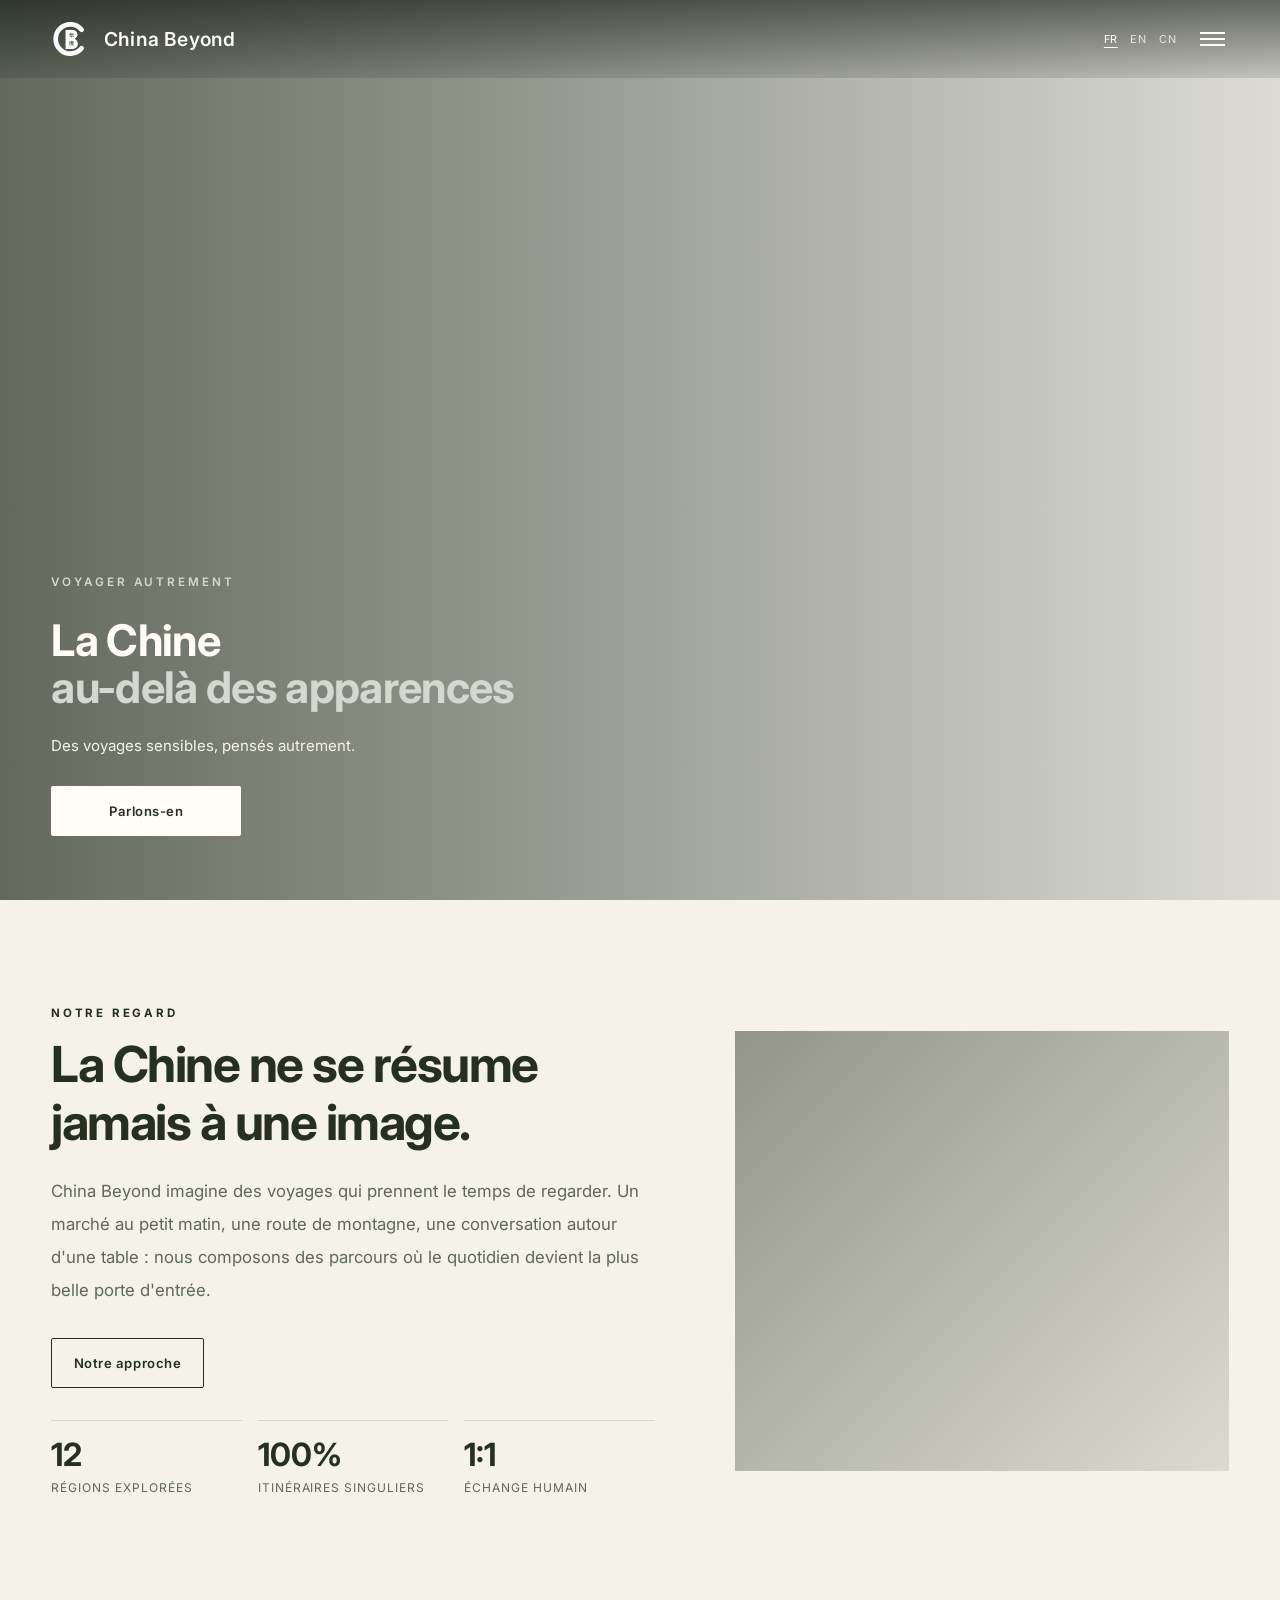
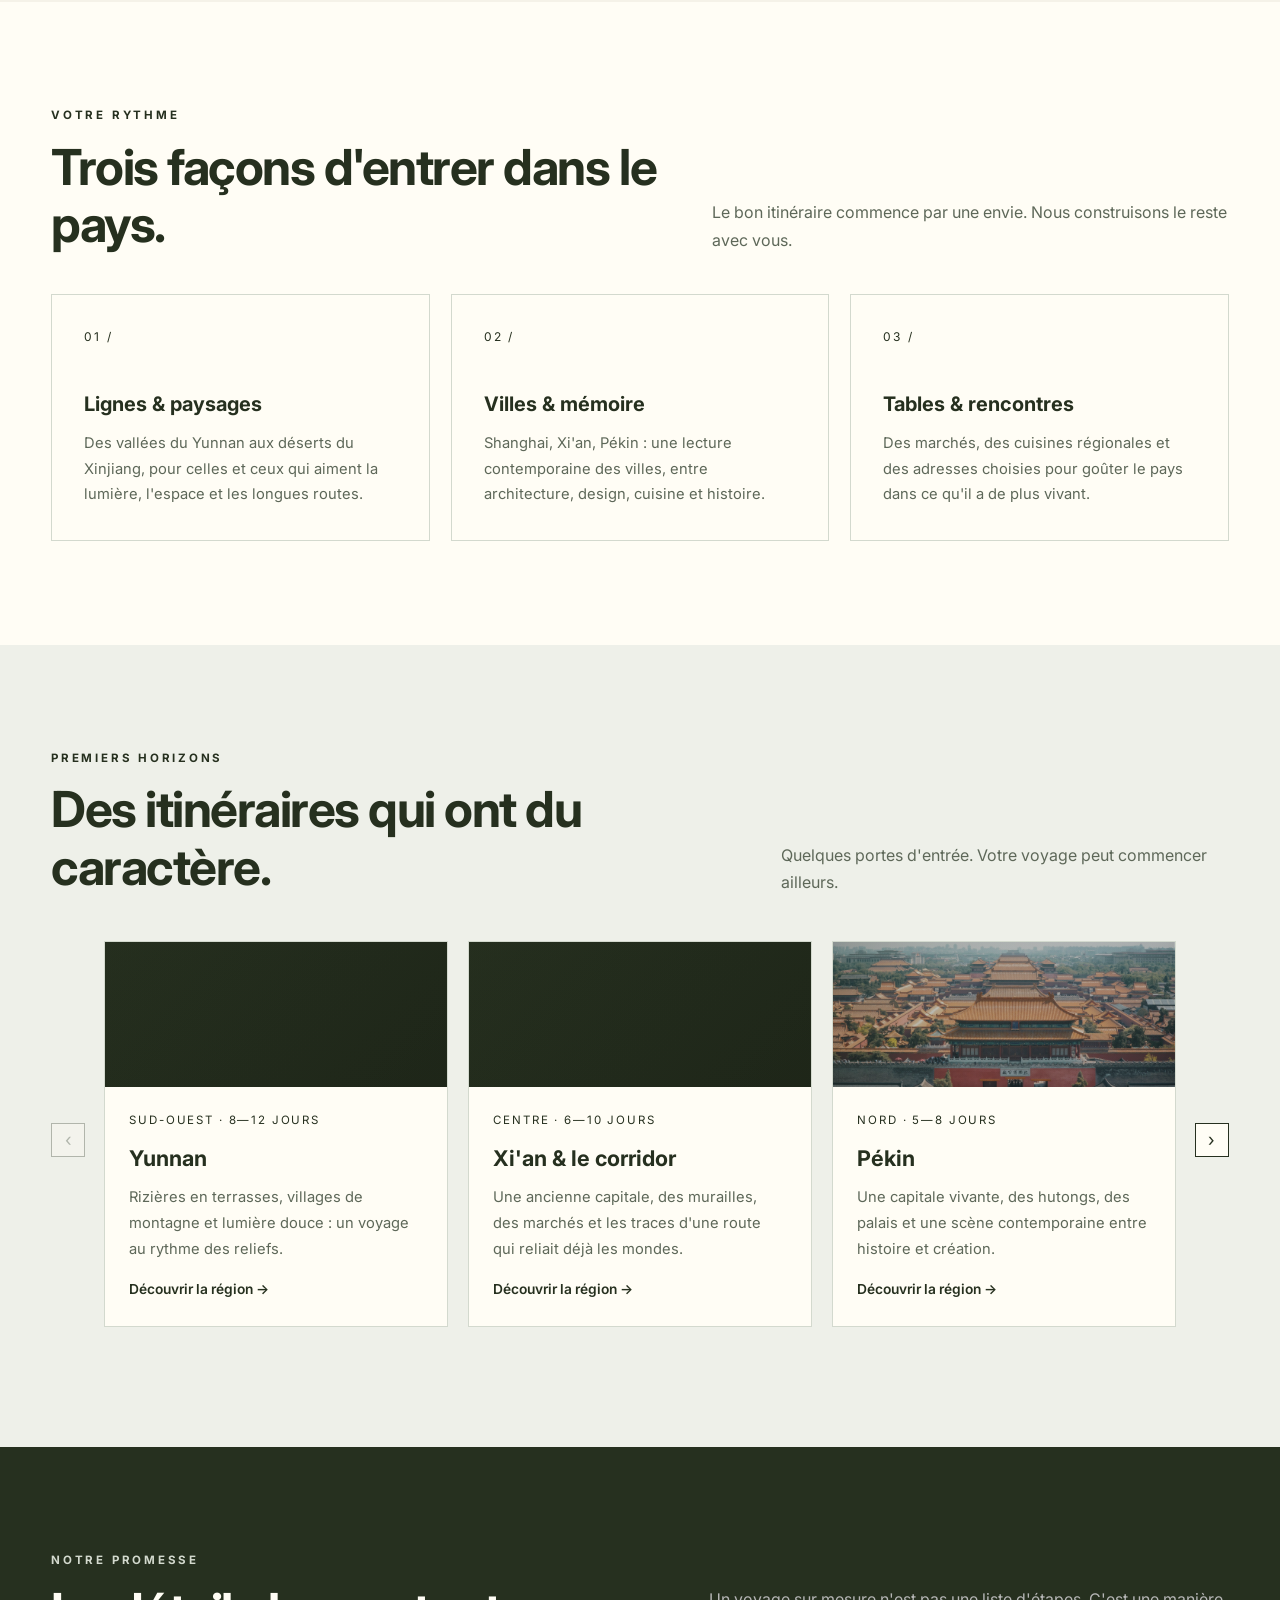
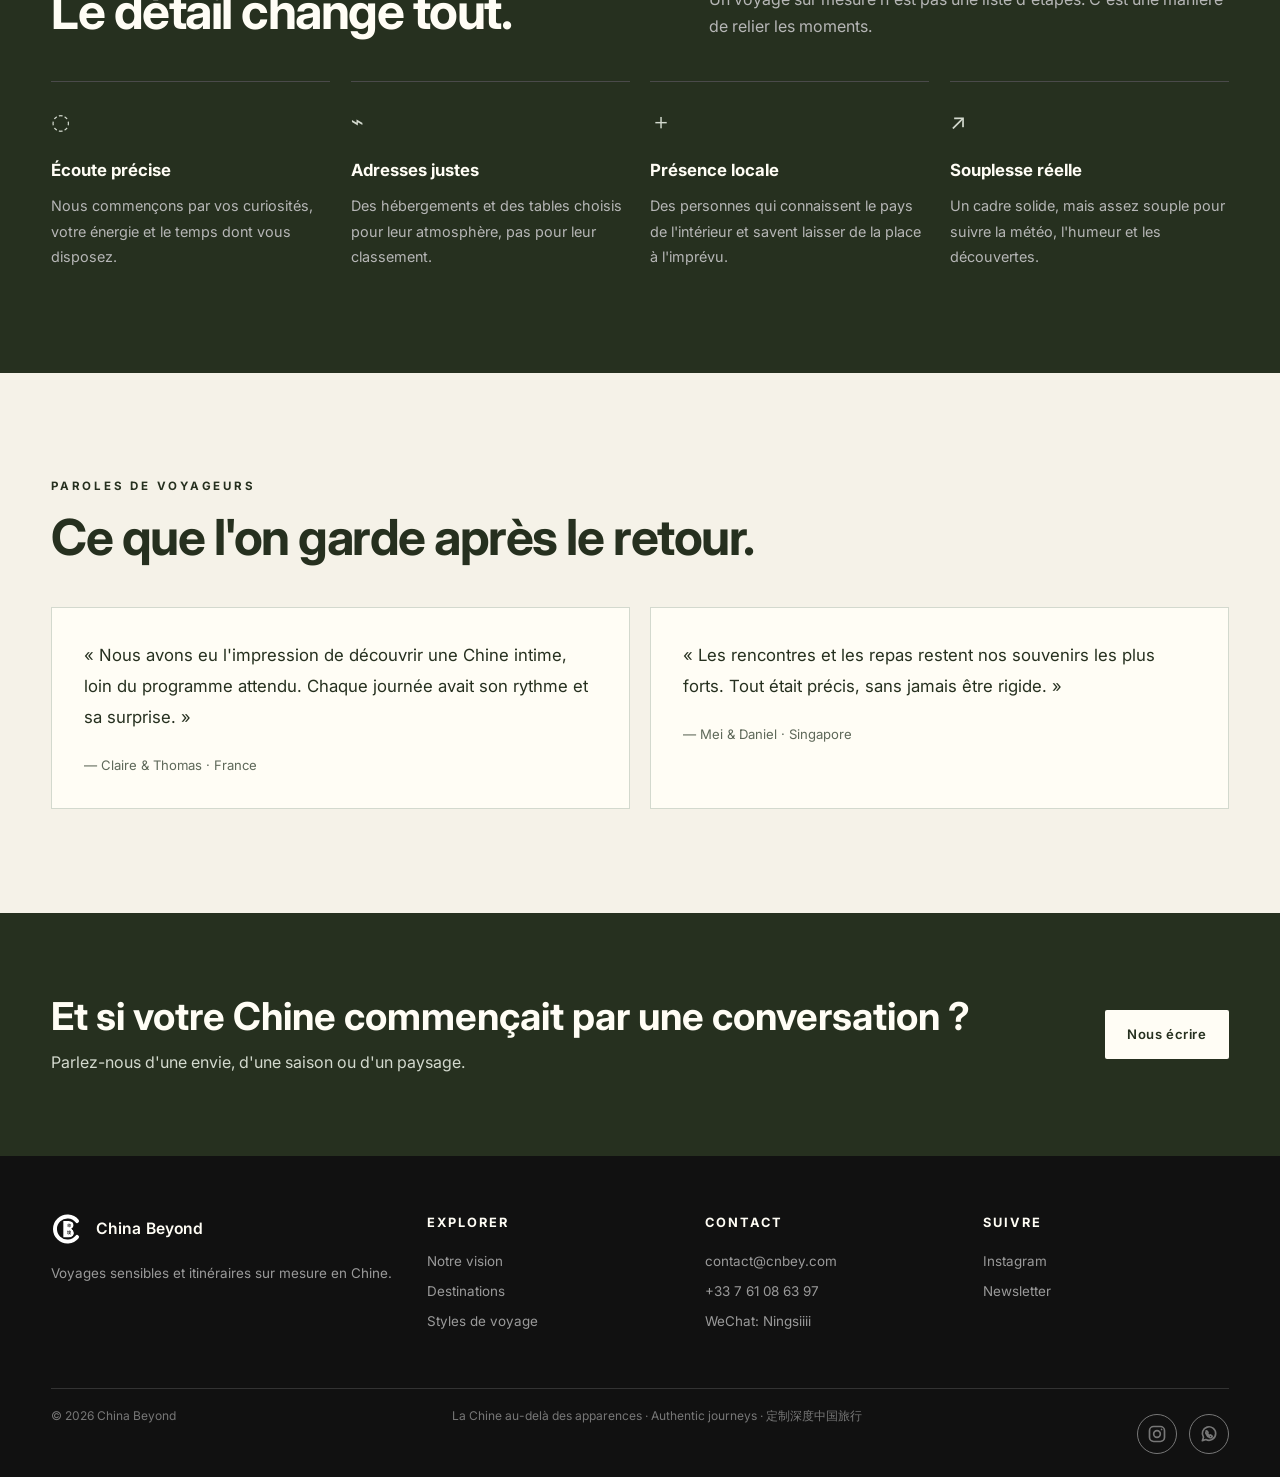
==== commit 364904a4: "Repair page HTML and update WhatsApp contact" ====
--- a/index.html
+++ b/index.html
@@ -1,3 +1,151 @@
+<!DOCTYPE html>
+<html lang="fr" data-locale="fr">
+<head>
+  <meta charset="UTF-8" />
+  <meta name="viewport" content="width=device-width, initial-scale=1.0" />
+  <title>China Beyond — La Chine au-delà des apparences</title>
+  <meta name="description" content="Voyages authentiques et sur mesure en Chine. Authentic journeys to China. 定制深度中国旅行。" />
+  <link rel="icon" type="image/svg+xml" href="assets/china-beyond-mark-v13.svg" />
+  <link rel="preconnect" href="https://fonts.googleapis.com" />
+  <link rel="preconnect" href="https://fonts.gstatic.com" crossorigin />
+  <link href="https://fonts.googleapis.com/css2?family=Inter:wght@400;500;600;700&family=Noto+Serif+SC:wght@400;600;700&display=swap" rel="stylesheet" />
+  <style>
+    :root{--black:#26301f;--dark:#26301f;--mid:#5e6859;--light:#eef0e9;--paper:#f5f2e8;--white:#fffdf5;--accent:#26301f;--accent-soft:#d3d9ce;--border:#d3d9ce;--shadow:0 18px 50px rgba(38,48,31,.12);--ease:all .3s ease}
+    *{box-sizing:border-box;margin:0;padding:0}
+    html{scroll-behavior:smooth}
+    body{font-family:Inter,system-ui,sans-serif;color:var(--black);background:var(--white);line-height:1.7}
+    body[data-locale="zh"]{font-family:'Noto Serif SC',serif}
+    body[data-locale="zh"] .eyebrow,body[data-locale="zh"] .logo,body[data-locale="zh"] .nav-links,body[data-locale="zh"] .btn,body[data-locale="zh"] .lang-btn,body[data-locale="zh"] .top-bar,body[data-locale="zh"] .hero-badges,body[data-locale="zh"] .stat-label{font-family:Inter,system-ui,sans-serif}
+    a{text-decoration:none;color:inherit;transition:var(--ease)}
+    button{font:inherit;cursor:pointer}
+    img{display:block;max-width:100%}
+    .container{width:min(92%,1240px);margin:auto}
+    .top-bar{display:none}
+    .top-bar-inner{display:flex;justify-content:space-between;gap:1rem;flex-wrap:wrap}
+    .top-links{display:flex;gap:1.5rem}
+    .top-links a:hover{color:var(--accent)}
+    header{position:fixed;inset:0 0 auto;z-index:30;background:linear-gradient(180deg,rgba(12,18,14,.58),rgba(12,18,14,.12));}
+    .nav-inner{display:flex;justify-content:space-between;align-items:center;min-height:78px;gap:2rem}
+    .logo{display:flex;align-items:center;gap:.8rem;font-size:1rem;font-weight:800;letter-spacing:0;white-space:nowrap;color:var(--white)}
+    .logo-mark{width:40px;height:40px;display:block;flex:none}
+    .logo-wordmark{display:inline-block;font-family:"Avenir Next","Helvetica Neue",Inter,system-ui,sans-serif;font-size:1.2rem;font-weight:600;letter-spacing:.01em}
+    .nav-wrapper{display:flex;align-items:center;gap:2rem;position:relative}
+    .nav-links{display:none;position:absolute;right:0;top:calc(100% + .8rem);min-width:250px;padding:.7rem;background:rgba(12,18,14,.96);border:1px solid rgba(255,255,255,.18);box-shadow:var(--shadow);flex-direction:column;gap:.15rem;font-size:.9rem;font-weight:500;color:var(--white)}
+    .nav-links.open{display:flex}
+    .nav-links a{position:relative;display:block;padding:.65rem .75rem}
+    .nav-links a::after{content:'';position:absolute;left:.75rem;bottom:.35rem;width:0;height:2px;background:var(--white);transition:width .25s}
+    .nav-links a:hover{color:var(--white);background:rgba(255,255,255,.1)}
+    .nav-links a:hover::after{width:100%}
+    .nav-actions{display:flex;align-items:center;gap:1rem}
+    .lang-switcher{display:flex;gap:.2rem;align-items:center}
+    .lang-btn{border:0;background:transparent;color:rgba(255,255,255,.78);padding:.2rem .3rem;border-radius:0;font-size:.68rem;line-height:1;letter-spacing:.04em}
+    .lang-btn:hover,.lang-btn.active{border:0;background:transparent;color:var(--white);text-decoration:underline;text-decoration-thickness:1px;text-underline-offset:4px}
+    .btn{display:inline-flex;align-items:center;justify-content:center;border:1px solid transparent;border-radius:2px;padding:.8rem 1.35rem;font-size:.82rem;font-weight:600;letter-spacing:.04em;transition:var(--ease)}
+    .btn-primary{background:var(--black);color:var(--white)}
+    .btn-primary:hover{background:var(--accent);transform:translateY(-2px)}
+    .btn-outline{background:transparent;color:var(--black);border-color:var(--black)}
+    .btn-outline:hover{color:var(--accent);border-color:var(--accent)}
+    .menu-toggle{display:flex;background:transparent;border:0;border-radius:0;width:32px;height:32px;align-items:center;justify-content:center;gap:4px;flex-direction:column;transition:var(--ease)}
+    .menu-toggle:hover{background:transparent}
+    .menu-toggle span{width:25px;height:2px;background:var(--white)}
+    .hero{min-height:100svh;display:flex;align-items:center;color:var(--white);position:relative;background:linear-gradient(90deg,rgba(38,48,31,.72),rgba(38,48,31,.16)),url('https://images.unsplash.com/photo-1627727240334-a6a44ba57729?auto=format&fit=crop&w=2200&q=85') center/cover no-repeat}
+    .hero-content{max-width:720px;padding:8.5rem 0 4rem;transform:translateY(1rem)}
+    .eyebrow{color:var(--accent-soft);font-size:.73rem;letter-spacing:.25em;text-transform:uppercase;font-weight:600;margin-bottom:1.5rem}
+    .hero h1{font-size:clamp(1.9rem,3.4vw,3.2rem);line-height:1.08;letter-spacing:-.015em;margin-bottom:1.35rem}
+    .hero h1 span{color:var(--accent-soft)}
+    .hero p{max-width:460px;font-size:.94rem;line-height:1.75;opacity:.94;margin-bottom:1.7rem}
+    .hero-buttons{display:flex;gap:.8rem;flex-wrap:wrap;margin-bottom:1rem}
+    .hero-buttons.single-hero-button{display:block}
+    .single-hero-button .btn{min-width:190px}
+    .hero-contact-panel{display:none;grid-template-columns:repeat(4,minmax(0,1fr));gap:.55rem;max-width:720px;margin:0 0 2.6rem}
+    .hero-contact-panel.open{display:grid}
+    .quick-contact-option{display:flex;min-height:76px;flex-direction:column;justify-content:space-between;padding:.8rem .85rem;border:1px solid rgba(255,255,255,.34);background:rgba(18,24,18,.34);color:var(--white);transition:var(--ease)}
+    .quick-contact-option:hover{border-color:var(--accent-soft);background:rgba(18,24,18,.62);transform:translateY(-2px)}
+    .quick-contact-option span{font-size:.78rem;font-weight:600;letter-spacing:.04em}
+    .quick-contact-option small{color:rgba(255,255,255,.72);font-size:.68rem;line-height:1.35;overflow-wrap:anywhere}
+    .quick-contact-note{grid-column:1/-1;color:rgba(255,255,255,.68);font-size:.7rem;line-height:1.5;margin-top:.2rem}
+    .hero .btn-primary{background:var(--white);color:var(--black)}
+    .hero .btn-primary:hover{background:var(--accent);color:var(--white)}
+    .hero .btn-outline{border-color:rgba(255,255,255,.75);color:var(--white)}
+    .hero .btn-outline:hover{border-color:var(--white);background:var(--white);color:var(--black)}
+    .hero-badges{display:none}
+    .badge-item{display:flex;gap:.5rem;align-items:center}
+    .badge-item::before{content:'—';color:var(--accent-soft);font-size:.75rem}
+    section{padding:6.5rem 0}
+    .section-head{display:flex;justify-content:space-between;align-items:end;gap:2rem;margin-bottom:2.5rem}
+    .eyebrow-dark{color:var(--accent);font-size:.72rem;letter-spacing:.24em;text-transform:uppercase;font-weight:700;margin-bottom:.8rem}
+    .section-title{font-size:clamp(2rem,4vw,3.1rem);line-height:1.16;letter-spacing:-.03em}
+    .section-subtitle{max-width:520px;color:var(--mid);font-size:1rem}
+    .intro{background:var(--paper)}
+    .intro-grid{display:grid;grid-template-columns:1.1fr .9fr;gap:5rem;align-items:center}
+    .intro-copy p{color:var(--mid);font-size:1.05rem;line-height:1.95;margin:1.5rem 0 2rem;max-width:620px}
+    .intro-image{min-height:440px;background:linear-gradient(135deg,rgba(38,48,31,.48),rgba(38,48,31,.12)),url('https://images.unsplash.com/photo-1729299133851-95241fef1351?auto=format&fit=crop&w=1600&q=85') center/cover;position:relative;overflow:hidden}
+    .intro-image::after{content:'BEYOND / AU-DELÀ / 超越';position:absolute;right:1.6rem;bottom:1.2rem;color:rgba(255,255,255,.88);font-size:.7rem;letter-spacing:.2em;writing-mode:vertical-rl}
+    .stats{display:grid;grid-template-columns:repeat(3,1fr);gap:1rem;margin-top:2rem}
+    .stat{border-top:1px solid var(--border);padding-top:1rem}
+    .stat-number{font-size:2rem;font-weight:700;line-height:1.1}
+    .stat-label{font-size:.75rem;color:var(--mid);letter-spacing:.08em;text-transform:uppercase;margin-top:.35rem}
+    .styles-grid,.destinations-grid,.features-grid,.testimonials-grid{display:grid;gap:1.3rem}
+    .styles-grid{grid-template-columns:repeat(3,1fr)}
+    .style-card{border:1px solid var(--border);padding:2rem;min-height:210px;transition:var(--ease);background:var(--white)}
+    .style-card:hover{border-color:var(--accent);box-shadow:var(--shadow);transform:translateY(-5px)}
+    .card-number{color:var(--accent);font-size:.75rem;letter-spacing:.18em;margin-bottom:2.5rem}
+    .style-card h3{font-size:1.25rem;margin-bottom:.6rem}
+    .style-card p{color:var(--mid);font-size:.92rem;line-height:1.75}
+    .destinations{background:var(--light)}
+    .destinations-grid{grid-template-columns:repeat(3,1fr)}
+    .dest-card{background:var(--white);border:1px solid var(--border);min-height:330px;display:flex;flex-direction:column;transition:var(--ease)}
+    .dest-card:hover{transform:translateY(-6px);box-shadow:var(--shadow)}
+    .dest-visual{height:145px;position:relative;overflow:hidden;background-color:var(--dark);background-image:linear-gradient(135deg,rgba(20,20,20,.08),rgba(0,0,0,.2)),var(--image);background-position:center;background-size:cover}
+    .dest-visual::before{content:'';position:absolute;inset:0;background:linear-gradient(135deg,var(--tone),rgba(0,0,0,.08));opacity:.28}
+    .dest-visual::after{content:none}
+    .dest-body{padding:1.5rem;display:flex;flex-direction:column;flex:1}
+    .dest-meta{font-size:.72rem;color:var(--accent);letter-spacing:.16em;text-transform:uppercase;margin-bottom:.55rem}
+    .dest-body h3{font-size:1.35rem;margin-bottom:.55rem}
+    .dest-body p{color:var(--mid);font-size:.92rem;line-height:1.75;margin-bottom:1rem}
+    .link-arrow{color:var(--accent);font-size:.86rem;font-weight:600;margin-top:auto}
+    .link-arrow:hover{letter-spacing:.04em}
+    .features{background:var(--black);color:var(--white)}
+    .features .eyebrow-dark{color:var(--accent-soft)}
+    .features .section-subtitle{color:#b6b6b6}
+    .features-grid{grid-template-columns:repeat(4,1fr);margin-top:2.5rem}
+    .feature-item{border-top:1px solid #4a4a4a;padding-top:1.35rem}
+    .feature-icon{font-size:1.35rem;color:var(--accent-soft);margin-bottom:1rem}
+    .feature-item h3{font-size:1.05rem;margin-bottom:.55rem}
+    .feature-item p{color:#b6b6b6;font-size:.9rem;line-height:1.75}
+    .testimonials{background:var(--paper)}
+    .testimonials-grid{grid-template-columns:repeat(2,1fr)}
+    .quote{background:var(--white);border:1px solid var(--border);padding:2rem}
+    .quote p{font-size:1.05rem;line-height:1.85;margin-bottom:1.3rem}
+    .quote footer{color:var(--mid);font-size:.82rem}
+    .cta{padding:5rem 0;background:var(--accent);color:var(--white)}
+    .cta-inner{display:flex;justify-content:space-between;align-items:center;gap:2rem}
+    .cta h2{font-size:clamp(1.7rem,3vw,2.7rem);line-height:1.2}
+    .cta p{color:var(--accent-soft);margin-top:.6rem}
+    .cta .btn{background:var(--white);color:var(--black);white-space:nowrap}
+    .cta .btn:hover{background:var(--black);color:var(--white)}
+    footer.site-footer{background:#111;color:#bbb;padding:3.5rem 0 1.4rem}
+    .footer-grid{display:grid;grid-template-columns:1.4fr repeat(3,1fr);gap:2rem;padding-bottom:3rem}
+    .footer-logo{display:flex;align-items:center;gap:.65rem;color:var(--white);font-size:1rem;font-weight:600;letter-spacing:0;margin-bottom:1rem}
+    .footer-logo .logo-mark{color:var(--white);width:34px;height:34px}
+    .footer-logo .logo-wordmark{font-family:"Avenir Next","Helvetica Neue",Inter,system-ui,sans-serif;font-size:.98rem;font-weight:600;letter-spacing:.01em}
+    .footer-grid p,.footer-grid a{font-size:.84rem;color:#9a9a9a}
+    .footer-grid a:hover{color:var(--white)}
+    .footer-col h4{color:var(--white);font-size:.8rem;text-transform:uppercase;letter-spacing:.15em;margin-bottom:1rem}
+    .footer-col a{display:block;margin-bottom:.45rem}
+    .footer-bottom{border-top:1px solid #333;padding-top:1.1rem;display:flex;justify-content:space-between;gap:1rem;flex-wrap:wrap;font-size:.75rem;color:#777}
+    @media(max-width:900px){.nav-links{gap:1rem}.intro-grid{grid-template-columns:1fr;gap:2.5rem}.intro-image{min-height:330px}.features-grid{grid-template-columns:repeat(2,1fr)}.footer-grid{grid-template-columns:1.5fr 1fr 1fr}}
+    @media(max-width:720px){
+      section{padding:4.5rem 0}
+      .top-contact{display:none}
+      .nav-inner{min-height:68px}
+      .nav-wrapper{gap:1rem}
+      .logo{font-size:.86rem;letter-spacing:0;gap:.55rem}
+      .logo-mark{width:34px;height:34px}
+      .logo-wordmark{font-size:1.02rem}
+      .nav-links{display:none;position:absolute;top:68px;left:0;right:0;background:rgba(12,18,14,.96);padding:1rem 4%;flex-direction:column;gap:.45rem;color:var(--white)}
+      .nav-links.open{display:flex}
+      .nav-links a{padding:.55rem .6rem;font-size:.86rem}
       .menu-toggle{display:flex}
       .nav-actions .btn{display:none}
       .hero{min-height:100svh}
@@ -58,32 +206,170 @@
     </div>
   </div></header>
 
-
   <main id="top">
     <section class="hero"><div class="container"><div class="hero-content"><div class="eyebrow" data-i18n="heroEyebrow">Voyager autrement</div><h1 data-i18n="heroTitle">La Chine<br><span>au-delà des apparences</span></h1><p data-i18n="heroText">Des itinéraires sensibles, pensés autour des rencontres, des paysages et des histoires qui donnent à chaque région son vrai relief.</p><div class="hero-buttons single-hero-button"><button class="btn btn-primary" type="button" id="journeyContactButton" aria-expanded="false" aria-controls="journeyContactOptions" data-i18n="heroSecondary">聊聊旅程</button></div><div class="hero-contact-panel" id="journeyContactOptions" aria-hidden="true"><a class="quick-contact-option" href="tel:+33761086397"><span data-contact-label="phone">电话</span><small>+33 7 61 08 63 97</small></a><a class="quick-contact-option" href="mailto:contact@cnbey.com?subject=China%20Beyond%20—%20Travel%20enquiry"><span data-contact-label="email">邮箱</span><small>contact@cnbey.com</small></a><a class="quick-contact-option" href="sms:+33761086397"><span data-contact-label="sms">短信</span><small>+33 7 61 08 63 97</small></a><a class="quick-contact-option quick-contact-wechat" href="weixin://dl/chat?Ningsiiii" data-wechat-id="Ningsiiii"><span data-contact-label="wechat">WeChat</span><small>Ningsiiii</small></a><p class="quick-contact-note" id="wechatContactNote" data-contact-note>点击 WeChat 后会尝试打开微信，并复制微信号 Ningsiiii。</p></div><div class="hero-badges"><span class="badge-item" data-i18n="badge1">Création sur mesure</span><span class="badge-item" data-i18n="badge2">Guides locaux</span><span class="badge-item" data-i18n="badge3">Rythme attentif</span></div></div></div></section>
 
-
     <section class="intro" id="vision"><div class="container intro-grid"><div class="intro-copy"><div class="eyebrow-dark" data-i18n="introEyebrow">Notre regard</div><h2 class="section-title" data-i18n="introTitle">La Chine ne se résume jamais à une image.</h2><p data-i18n="introText">China Beyond imagine des voyages qui prennent le temps de regarder. Un marché au petit matin, une route de montagne, une conversation autour d'une table : nous composons des parcours où le quotidien devient la plus belle porte d'entrée.</p><a class="btn btn-outline" href="#styles" data-i18n="introCta">Voir notre manière de voyager</a><div class="stats"><div class="stat"><div class="stat-number">12</div><div class="stat-label" data-i18n="stat1">régions explorées</div></div><div class="stat"><div class="stat-number">100%</div><div class="stat-label" data-i18n="stat2">itinéraires singuliers</div></div><div class="stat"><div class="stat-number">1:1</div><div class="stat-label" data-i18n="stat3">échange humain</div></div></div></div><div class="intro-image" role="img" aria-label="Architecture traditionnelle chinoise"></div></div></section>
 
-
     <section id="styles"><div class="container"><div class="section-head"><div><div class="eyebrow-dark" data-i18n="stylesEyebrow">Votre rythme</div><h2 class="section-title" data-i18n="stylesTitle">Trois façons d'entrer dans le pays.</h2></div><p class="section-subtitle" data-i18n="stylesSubtitle">Le bon itinéraire commence par une envie. Nous construisons le reste avec vous.</p></div><div class="styles-grid"><article class="style-card"><div class="card-number">01 /</div><h3 data-i18n="style1Title">Lignes &amp; paysages</h3><p data-i18n="style1Text">Des vallées du Yunnan aux déserts du Xinjiang, pour celles et ceux qui aiment la lumière, l'espace et les longues routes.</p></article><article class="style-card"><div class="card-number">02 /</div><h3 data-i18n="style2Title">Villes &amp; mémoire</h3><p data-i18n="style2Text">Shanghai, Xi'an, Pékin : une lecture contemporaine des villes, entre architecture, design, cuisine et histoire.</p></article><article class="style-card"><div class="card-number">03 /</div><h3 data-i18n="style3Title">Tables &amp; rencontres</h3><p data-i18n="style3Text">Des marchés, des cuisines régionales et des adresses choisies pour goûter le pays dans ce qu'il a de plus vivant.</p></article></div></div></section>
 
-
     <section class="destinations" id="destinations"><div class="container"><div class="section-head"><div><div class="eyebrow-dark" data-i18n="destEyebrow">Premiers horizons</div><h2 class="section-title" data-i18n="destTitle">Des itinéraires qui ont du caractère.</h2></div><p class="section-subtitle" data-i18n="destSubtitle">Quelques portes d'entrée. Votre voyage peut commencer ailleurs.</p></div><div class="destinations-grid"><article class="dest-card"><div class="dest-visual" role="img" aria-label="Yunnan rice terraces" style="--tone:#26301f;--image:url('https://images.unsplash.com/photo-1776294984950-3f812aa0f797?auto=format&amp;fit=crop&amp;w=1400&amp;q=85')"></div><div class="dest-body"><div class="dest-meta" data-i18n="dest1Meta">Sud-ouest · 8—12 jours</div><h3 data-i18n="dest1Title">Yunnan</h3><p data-i18n="dest1Text">Rizières en terrasses, villages de montagne et lumière douce : un voyage au rythme des reliefs.</p><a class="link-arrow" href="#contact" data-i18n="discover">Découvrir la région →</a></div></article><article class="dest-card"><div class="dest-visual" role="img" aria-label="Xi'an city wall and lanterns" style="--tone:#26301f;--image:url('https://images.unsplash.com/photo-1588088470830-ab765f87abd5?auto=format&amp;fit=crop&amp;w=1400&amp;q=85')"></div><div class="dest-body"><div class="dest-meta" data-i18n="dest2Meta">Centre · 6—10 jours</div><h3 data-i18n="dest2Title">Xi'an &amp; le corridor</h3><p data-i18n="dest2Text">Une ancienne capitale, des murailles, des marchés et les traces d'une route qui reliait déjà les mondes.</p><a class="link-arrow" href="#contact" data-i18n="discover">Découvrir la région →</a></div></article><article class="dest-card"><div class="dest-visual" role="img" aria-label="Xinjiang mountain ranges" style="--tone:#26301f;--image:url('https://images.unsplash.com/photo-1688549267737-fc2f6c40240c?auto=format&amp;fit=crop&amp;w=1400&amp;q=85')"></div><div class="dest-body"><div class="dest-meta" data-i18n="dest3Meta">Grand ouest · 10—16 jours</div><h3 data-i18n="dest3Title">Xinjiang</h3><p data-i18n="dest3Text">Des distances immenses, des marchés parfumés et une géographie qui change à chaque virage.</p><a class="link-arrow" href="#contact" data-i18n="discover">Découvrir la région →</a></div></article></div></div></section>
 
-
     <section class="features"><div class="container"><div class="section-head"><div><div class="eyebrow-dark" data-i18n="promiseEyebrow">Notre promesse</div><h2 class="section-title" data-i18n="promiseTitle">Le détail change tout.</h2></div><p class="section-subtitle" data-i18n="promiseSubtitle">Un voyage sur mesure n'est pas une liste d'étapes. C'est une manière de relier les moments.</p></div><div class="features-grid"><div class="feature-item"><div class="feature-icon">◌</div><h3 data-i18n="feature1Title">Écoute précise</h3><p data-i18n="feature1Text">Nous commençons par vos curiosités, votre énergie et le temps dont vous disposez.</p></div><div class="feature-item"><div class="feature-icon">⌁</div><h3 data-i18n="feature2Title">Adresses justes</h3><p data-i18n="feature2Text">Des hébergements et des tables choisis pour leur atmosphère, pas pour leur classement.</p></div><div class="feature-item"><div class="feature-icon">＋</div><h3 data-i18n="feature3Title">Présence locale</h3><p data-i18n="feature3Text">Des personnes qui connaissent le pays de l'intérieur et savent laisser de la place à l'imprévu.</p></div><div class="feature-item"><div class="feature-icon">↗</div><h3 data-i18n="feature4Title">Souplesse réelle</h3><p data-i18n="feature4Text">Un cadre solide, mais assez souple pour suivre la météo, l'humeur et les découvertes.</p></div></div></div></section>
 
-
     <section class="testimonials"><div class="container"><div class="section-head"><div><div class="eyebrow-dark" data-i18n="voicesEyebrow">Paroles de voyageurs</div><h2 class="section-title" data-i18n="voicesTitle">Ce que l'on garde après le retour.</h2></div></div><div class="testimonials-grid"><blockquote class="quote"><p data-i18n="quote1">« Nous avons eu l'impression de découvrir une Chine intime, loin du programme attendu. Chaque journée avait son rythme et sa surprise. »</p><footer data-i18n="footerQuote1">— Claire &amp; Thomas · France</footer></blockquote><blockquote class="quote"><p data-i18n="quote2">« Les rencontres et les repas restent nos souvenirs les plus forts. Tout était précis, sans jamais être rigide. »</p><footer data-i18n="footerQuote2">— Mei &amp; Daniel · Singapore</footer></blockquote></div></div></section>
-
 
     <section class="cta" id="contact"><div class="container cta-inner"><div><h2 data-i18n="ctaTitle">Et si votre Chine commençait par une conversation ?</h2><p data-i18n="ctaText">Parlez-nous d'une envie, d'une saison ou d'un paysage.</p></div><a class="btn" href="mailto:contact@cnbey.com" data-i18n="ctaButton">Écrire à China Beyond</a></div></section>
   </main>
 
-
-  <footer class="site-footer"><div class="container"><div class="footer-grid"><div><div class="footer-logo"><img class="logo-mark" src="assets/china-beyond-mark-v13-inverse.svg" alt="" aria-hidden="true" /><span class="logo-wordmark">China Beyond</span></div><p data-i18n="footerIntro">Voyages sensibles et itinéraires sur mesure en Chine.</p></div><div class="footer-col"><h4 data-i18n="footerExplore">Explorer</h4><a href="#vision" data-i18n="navVision">Notre vision</a><a href="#destinations" data-i18n="navDestinations">Destinations</a><a href="#styles" data-i18n="navStyles">Styles de voyage</a></div><div class="footer-col"><h4 data-i18n="footerContact">Contact</h4><a href="mailto:contact@cnbey.com">contact@cnbey.com</a><a href="tel:+33761086397">+33 7 61 08 63 97</a><a class="wechat-footer-link" href="weixin://dl/chat?Ningsiiii" data-i18n="footerWeChat">WeChat: Ningsiiii</a></div><div class="footer-col"><h4 data-i18n="footerFollow">Suivre</h4><a href="#contact">Instagram</a><a href="#contact" data-i18n="footerNewsletter">Newsletter</a></div></div><div class="footer-bottom"><span>© 2026 China Beyond</span><span data-i18n="footerNote">La Chine au-delà des apparences · Authentic journeys · 定制深度中国旅行</span><div class="footer-social" style="grid-column:1 / -1;display:flex;align-items:center;gap:.75rem;padding-top:.5rem;"><a href="https://www.instagram.com/" target="_blank" rel="noopener noreferrer" aria-label="Instagram" title="Instagram" style="display:inline-flex;align-items:center;justify-content:center;width:2.5rem;height:2.5rem;border:1px solid currentColor;border-radius:999px;"><svg viewBox="0 0 24 24" width="20" height="20" fill="none" stroke="currentColor" stroke-width="2" aria-hidden="true"><rect x="3" y="3" width="18" height="18" rx="5"/><circle cx="12" cy="12" r="4"/><circle cx="17.5" cy="6.5" r="1" fill="currentColor" stroke="none"/></svg></a><a href="https://www.whatsapp.com/" target="_blank" rel="noopener noreferrer" aria-label="WhatsApp" title="WhatsApp" style="display:inline-flex;align-items:center;justify-content:center;width:2.5rem;height:2.5rem;border:1px solid currentColor;border-radius:999px;"><svg viewBox="0 0 24 24" width="20" height="20" fill="none" stroke="currentColor" stroke-width="2" stroke-linecap="round" stroke-linejoin="round" aria-hidden="true"><path d="M20 11.5a8 8 0 0 1-11.7 7.1L4 20l1.4-4.1A8 8 0 1 1 20 11.5Z"/><path d="M8.5 8.5c.3-.4.8-.4 1.1-.1l1.1 1.4c.2.3.2.7-.1 1l-.5.5c.6 1.1 1.5 2 2.6 2.6l.5-.5c.3-.3.7-.3 1-.1l1.4 1.1c.3.3.3.8-.1 1.1l-.5.5c-.4.4-1 .6-1.6.4-2.1-.7-4.5-3.1-5.2-5.2-.2-.6 0-1.2.4-1.6l.5-.5Z"/></svg></a></div></div></footer>
-
+  <footer class="site-footer"><div class="container"><div class="footer-grid"><div><div class="footer-logo"><img class="logo-mark" src="assets/china-beyond-mark-v13-inverse.svg" alt="" aria-hidden="true" /><span class="logo-wordmark">China Beyond</span></div><p data-i18n="footerIntro">Voyages sensibles et itinéraires sur mesure en Chine.</p></div><div class="footer-col"><h4 data-i18n="footerExplore">Explorer</h4><a href="#vision" data-i18n="navVision">Notre vision</a><a href="#destinations" data-i18n="navDestinations">Destinations</a><a href="#styles" data-i18n="navStyles">Styles de voyage</a></div><div class="footer-col"><h4 data-i18n="footerContact">Contact</h4><a href="mailto:contact@cnbey.com">contact@cnbey.com</a><a href="tel:+33761086397">+33 7 61 08 63 97</a><a class="wechat-footer-link" href="weixin://dl/chat?Ningsiiii" data-i18n="footerWeChat">WeChat: Ningsiiii</a></div><div class="footer-col"><h4 data-i18n="footerFollow">Suivre</h4><a href="#contact">Instagram</a><a href="#contact" data-i18n="footerNewsletter">Newsletter</a></div></div><div class="footer-bottom"><span>© 2026 China Beyond</span><span data-i18n="footerNote">La Chine au-delà des apparences · Authentic journeys · 定制深度中国旅行</span><div class="footer-social" style="grid-column:1 / -1;display:flex;align-items:center;gap:.75rem;padding-top:.5rem;"><a href="https://www.instagram.com/" target="_blank" rel="noopener noreferrer" aria-label="Instagram" title="Instagram" style="display:inline-flex;align-items:center;justify-content:center;width:2.5rem;height:2.5rem;border:1px solid currentColor;border-radius:999px;"><svg viewBox="0 0 24 24" width="20" height="20" fill="none" stroke="currentColor" stroke-width="2" aria-hidden="true"><rect x="3" y="3" width="18" height="18" rx="5"/><circle cx="12" cy="12" r="4"/><circle cx="17.5" cy="6.5" r="1" fill="currentColor" stroke="none"/></svg></a><a href="https://wa.me/18208780220" target="_blank" rel="noopener noreferrer" aria-label="WhatsApp" title="WhatsApp" style="display:inline-flex;align-items:center;justify-content:center;width:2.5rem;height:2.5rem;border:1px solid currentColor;border-radius:999px;"><svg viewBox="0 0 24 24" width="20" height="20" fill="none" stroke="currentColor" stroke-width="2" stroke-linecap="round" stroke-linejoin="round" aria-hidden="true"><path d="M20 11.5a8 8 0 0 1-11.7 7.1L4 20l1.4-4.1A8 8 0 1 1 20 11.5Z"/><path d="M8.5 8.5c.3-.4.8-.4 1.1-.1l1.1 1.4c.2.3.2.7-.1 1l-.5.5c.6 1.1 1.5 2 2.6 2.6l.5-.5c.3-.3.7-.3 1-.1l1.4 1.1c.3.3.3.8-.1 1.1l-.5.5c-.4.4-1 .6-1.6.4-2.1-.7-4.5-3.1-5.2-5.2-.2-.6 0-1.2.4-1.6l.5-.5Z"/></svg></a></div></div></div></footer>
 
   <script>
     const translations={
+      fr:{topline:'Voyages authentiques · Chine, autrement',navVision:'Notre vision',navDestinations:'Destinations',navStyles:'Styles de voyage',navContact:'Contact',navCta:'Parlons de votre voyage',heroEyebrow:'Voyager autrement',heroTitle:'La Chine<br><span>au-delà des apparences</span>',heroText:"Des itinéraires sensibles, pensés autour des rencontres, des paysages et des histoires qui donnent à chaque région son vrai relief.",heroPrimary:'Explorer les destinations',heroSecondary:'Imaginer un voyage',badge1:'Création sur mesure',badge2:'Guides locaux',badge3:'Rythme attentif',introEyebrow:'Notre regard',introTitle:'La Chine ne se résume jamais à une image.',introText:"China Beyond imagine des voyages qui prennent le temps de regarder. Un marché au petit matin, une route de montagne, une conversation autour d'une table : nous composons des parcours où le quotidien devient la plus belle porte d'entrée.",introCta:'Voir notre manière de voyager',stat1:'régions explorées',stat2:'itinéraires singuliers',stat3:'échange humain',stylesEyebrow:'Votre rythme',stylesTitle:"Trois façons d'entrer dans le pays.",stylesSubtitle:'Le bon itinéraire commence par une envie. Nous construisons le reste avec vous.',style1Title:'Lignes & paysages',style1Text:'Des vallées du Yunnan aux déserts du Xinjiang, pour celles et ceux qui aiment la lumière, l’espace et les longues routes.',style2Title:'Villes & mémoire',style2Text:'Shanghai, Xi’an, Pékin : une lecture contemporaine des villes, entre architecture, design, cuisine et histoire.',style3Title:'Tables & rencontres',style3Text:'Des marchés, des cuisines régionales et des adresses choisies pour goûter le pays dans ce qu’il a de plus vivant.',destEyebrow:'Premiers horizons',destTitle:'Des itinéraires qui ont du caractère.',destSubtitle:'Quelques portes d’entrée. Votre voyage peut commencer ailleurs.',dest1Title:'Yunnan',dest1Text:'Rizières en terrasses, villages de montagne et lumière douce : un voyage au rythme des reliefs.',dest2Title:'Xi’an & le corridor',dest2Text:'Une ancienne capitale, des murailles, des marchés et les traces d’une route qui reliait déjà les mondes.',dest3Title:'Xinjiang',dest3Text:'Des distances immenses, des marchés parfumés et une géographie qui change à chaque virage.',discover:'Découvrir la région →',promiseEyebrow:'Notre promesse',promiseTitle:'Le détail change tout.',promiseSubtitle:"Un voyage sur mesure n'est pas une liste d'étapes. C'est une manière de relier les moments.",feature1Title:'Écoute précise',feature1Text:'Nous commençons par vos curiosités, votre énergie et le temps dont vous disposez.',feature2Title:'Adresses justes',feature2Text:'Des hébergements et des tables choisis pour leur atmosphère, pas pour leur classement.',feature3Title:'Présence locale',feature3Text:'Des personnes qui connaissent le pays de l’intérieur et savent laisser de la place à l’imprévu.',feature4Title:'Souplesse réelle',feature4Text:'Un cadre solide, mais assez souple pour suivre la météo, l’humeur et les découvertes.',voicesEyebrow:'Paroles de voyageurs',voicesTitle:'Ce que l’on garde après le retour.',quote1:'« Nous avons eu l’impression de découvrir une Chine intime, loin du programme attendu. Chaque journée avait son rythme et sa surprise. »',quote2:'« Les rencontres et les repas restent nos souvenirs les plus forts. Tout était précis, sans jamais être rigide. »',ctaTitle:'Et si votre Chine commençait par une conversation ?',ctaText:'Parlez-nous d’une envie, d’une saison ou d’un paysage.',ctaButton:'Écrire à China Beyond',footerIntro:'Voyages sensibles et itinéraires sur mesure en Chine.',footerExplore:'Explorer',footerContact:'Contact',footerFollow:'Suivre',footerNote:'La Chine au-delà des apparences · Authentic journeys · 定制深度中国旅行'},
+      en:{topline:'Authentic journeys · China, differently',navVision:'Our approach',navDestinations:'Destinations',navStyles:'Travel styles',navContact:'Contact',navCta:'Talk about your journey',heroEyebrow:'Travel differently',heroTitle:'China<br><span>beyond appearances</span>',heroText:'Thoughtful itineraries shaped around encounters, landscapes and the stories that give every region its character.',heroPrimary:'Explore destinations',heroSecondary:'Imagine a journey',badge1:'Bespoke design',badge2:'Local guides',badge3:'Attentive pace',introEyebrow:'Our point of view',introTitle:'China can never be reduced to one image.',introText:'China Beyond creates journeys with time to look closer. A morning market, a mountain road, a conversation around a table: we connect the everyday moments that make a place feel real.',introCta:'Discover our way of travelling',stat1:'regions explored',stat2:'singular itineraries',stat3:'human exchange',stylesEyebrow:'Your rhythm',stylesTitle:'Three ways into the country.',stylesSubtitle:'The right itinerary starts with a feeling. We build the rest with you.',style1Title:'Lines & landscapes',style1Text:'From Yunnan valleys to Xinjiang deserts, for travellers drawn to light, space and long roads.',style2Title:'Cities & memory',style2Text:'Shanghai, Xi’an, Beijing: a contemporary reading of cities through architecture, design, food and history.',style3Title:'Tables & encounters',style3Text:'Markets, regional kitchens and addresses chosen to taste the country at its most alive.',destEyebrow:'First horizons',destTitle:'Journeys with a point of view.',destSubtitle:'A few ways in. Your journey may begin somewhere else.',dest1Title:'Yunnan',dest1Text:'Terraced rice fields, mountain villages and soft light: a journey shaped by the landscape.',dest2Title:'Xi’an & the corridor',dest2Text:'An ancient capital, city walls, markets and the traces of a road that once connected worlds.',dest3Title:'Xinjiang',dest3Text:'Vast distances, fragrant markets and a geography that changes at every turn.',discover:'Discover the region →',promiseEyebrow:'Our promise',promiseTitle:'Details change everything.',promiseSubtitle:'A bespoke journey is not a list of stops. It is a way of connecting moments.',feature1Title:'Precise listening',feature1Text:'We begin with your curiosities, your energy and the time you have.',feature2Title:'Right addresses',feature2Text:'Hotels and tables chosen for their atmosphere, not their ranking.',feature3Title:'Local presence',feature3Text:'People who know the country from within and leave room for the unexpected.',feature4Title:'Real flexibility',feature4Text:'A strong frame, flexible enough to follow weather, mood and discovery.',voicesEyebrow:'Travellers’ voices',voicesTitle:'What stays after coming home.',quote1:'“We felt we were discovering an intimate China, far from the expected itinerary. Every day had its own rhythm and surprise.”',quote2:'“The encounters and meals are still our strongest memories. Everything was precise without ever feeling rigid.”',ctaTitle:'What if your China began with a conversation?',ctaText:'Tell us about a feeling, a season or a landscape.',ctaButton:'Write to China Beyond',footerIntro:'Thoughtful journeys and bespoke itineraries in China.',footerExplore:'Explore',footerContact:'Contact',footerFollow:'Follow',footerNote:'China beyond appearances · Authentic journeys · 定制深度中国旅行'},
+      zh:{topline:'真实而深入的中国旅程',navVision:'我们的视角',navDestinations:'目的地',navStyles:'旅行方式',navContact:'联系',navCta:'聊聊你的旅程',heroEyebrow:'换一种方式认识中国',heroTitle:'中国<br><span>不止于表象</span>',heroText:'从地方风景、日常生活与真实相遇出发，设计属于你的深度中国旅程。',heroPrimary:'探索目的地',heroSecondary:'开始规划旅程',badge1:'私人定制',badge2:'当地向导',badge3:'舒缓节奏',introEyebrow:'我们的视角',introTitle:'中国，从来不是一张单一的照片。',introText:'China Beyond 让旅程慢下来：清晨的菜市场、山间公路、围桌而坐的聊天。我们把这些日常片段连接起来，让你真正走进一个地方。',introCta:'了解我们的旅行方式',stat1:'探索地区',stat2:'独特行程',stat3:'人与人的交流',stylesEyebrow:'你的节奏',stylesTitle:'进入中国的三种方式。',stylesSubtitle:'好的旅程从一个念头开始，剩下的部分，我们与你一起完成。',style1Title:'山河与远方',style1Text:'从云南山谷到新疆荒漠，适合喜欢光线、空间与长途公路的人。',style2Title:'城市与时间',style2Text:'上海、西安、北京：从建筑、设计、饮食与历史重新读一座城市。',style3Title:'餐桌与相遇',style3Text:'市场、地方菜与值得停留的餐桌，在最鲜活的日常里品尝中国。',destEyebrow:'最初的方向',destTitle:'每一条线路，都有自己的性格。',destSubtitle:'这里是几个入口，你的旅程也可以从别处开始。',dest1Title:'云南',dest1Text:'梯田、山村与柔和的光线，一段跟随地形慢慢展开的旅程。',dest2Title:'西安与河西走廊',dest2Text:'古都、城墙、市场，以及一条曾经连接不同世界的道路。',dest3Title:'新疆',dest3Text:'辽阔距离、带着香气的市场，以及每一个转弯都会改变的地理。',discover:'探索这个地区 →',promiseEyebrow:'我们的承诺',promiseTitle:'细节，决定旅程的质感。',promiseSubtitle:'定制旅行不是把景点排列起来，而是把一个个瞬间连接起来。',feature1Title:'认真倾听',feature1Text:'从你的兴趣、状态与可用时间开始，而不是从固定模板开始。',feature2Title:'恰到好处的地址',feature2Text:'酒店与餐馆看重的是氛围与真诚，而不只是排名。',feature3Title:'当地陪伴',feature3Text:'由真正了解当地的人带你走进日常，也为意外留出空间。',feature4Title:'真正灵活',feature4Text:'有清晰的框架，也能跟随天气、心情与新的发现调整。',voicesEyebrow:'旅人的声音',voicesTitle:'回程之后，留下来的东西。',quote1:'“我们看到的是一个亲密、真实的中国，而不是预想中的行程。每天都有自己的节奏和惊喜。”',quote2:'“最难忘的是那些相遇与餐桌。所有安排都很细致，却从来没有束缚感。”',ctaTitle:'你的中国，不如从一次聊天开始？',ctaText:'告诉我们一个念头、一段季节，或一幅你想抵达的风景。',ctaButton:'写信给 China Beyond',footerIntro:'为你设计真实、深入的中国旅程。',footerExplore:'探索',footerContact:'联系',footerFollow:'关注',footerNote:'中国不止于表象 · Authentic journeys · 定制深度中国旅行'}
+    };
+    const homeExtraCopy={fr:{navAbout:'À propos',footerNewsletter:'Newsletter',footerWeChat:'WeChat : Ningsiiii',footerQuote1:'— Claire &amp; Thomas · France',footerQuote2:'— Mei &amp; Daniel · Singapour',dest1Meta:'Sud-ouest · 8—12 jours',dest2Meta:'Centre · 6—10 jours',dest3Meta:'Grand ouest · 10—16 jours',languageLabel:'Changer de langue',menuLabel:'Ouvrir le menu'},en:{navAbout:'About',footerNewsletter:'Newsletter',footerWeChat:'WeChat: Ningsiiii',footerQuote1:'— Claire &amp; Thomas · France',footerQuote2:'— Mei &amp; Daniel · Singapore',dest1Meta:'Southwest · 8—12 days',dest2Meta:'Central China · 6—10 days',dest3Meta:'Far west · 10—16 days',languageLabel:'Change language',menuLabel:'Open menu'},zh:{navAbout:'关于我们',footerNewsletter:'订阅通讯',footerWeChat:'微信：Ningsiiii',footerQuote1:'— Claire 与 Thomas · 法国',footerQuote2:'— Mei 与 Daniel · 新加坡',dest1Meta:'西南 · 8—12天',dest2Meta:'中国中部 · 6—10天',dest3Meta:'中国西部 · 10—16天',languageLabel:'切换语言',menuLabel:'打开菜单'}};
+    const localeButtons=document.querySelectorAll('.lang-btn');
+    const applyLocale=(locale)=>{const dict={...(translations[locale]||translations.fr),...(homeExtraCopy[locale]||{})};document.documentElement.lang=locale==='zh'?'zh-CN':locale;document.body.dataset.locale=locale;document.querySelectorAll('[data-i18n]').forEach(el=>{const key=el.dataset.i18n;if(dict[key]!==undefined)el.innerHTML=dict[key]});document.querySelectorAll('[data-i18n-attr]').forEach(el=>{el.dataset.i18nAttr.split(';').forEach(pair=>{const [attribute,key]=pair.split(':');if(attribute&&key&&dict[key]!==undefined)el.setAttribute(attribute,dict[key])})});localeButtons.forEach(btn=>btn.classList.toggle('active',btn.dataset.lang===locale));localStorage.setItem('china-beyond-locale',locale)};
+    localeButtons.forEach(btn=>btn.addEventListener('click',()=>applyLocale(btn.dataset.lang)));
+    const menuToggle=document.getElementById('menuToggle');const navLinks=document.getElementById('navLinks');menuToggle.addEventListener('click',()=>{const open=navLinks.classList.toggle('open');menuToggle.setAttribute('aria-expanded',String(open))});navLinks.querySelectorAll('a').forEach(a=>a.addEventListener('click',()=>{navLinks.classList.remove('open');menuToggle.setAttribute('aria-expanded','false')}));
+    const saved=localStorage.getItem('china-beyond-locale');if(saved&&translations[saved])applyLocale(saved);
+  </script>
+  <script>
+    const compactCtaLabels={
+      fr:{heroPrimary:'Destinations',heroSecondary:'Parlons-en',introCta:'Notre approche',ctaButton:'Nous écrire'},
+      en:{heroPrimary:'Destinations',heroSecondary:'Talk about your journey',introCta:'Our approach',ctaButton:'Write to us'},
+      zh:{heroPrimary:'看目的地',heroSecondary:'聊聊旅程',introCta:'了解我们的方式',ctaButton:'联系我们'}
+    };
+    const applyCompactCtaLabels=(locale)=>{
+      const labels=compactCtaLabels[locale]||compactCtaLabels.fr;
+      Object.entries(labels).forEach(([key,value])=>{const target=document.querySelector(`[data-i18n="${key}"]`);if(target)target.textContent=value});
+    };
+    document.querySelectorAll('.lang-btn').forEach(btn=>btn.addEventListener('click',()=>setTimeout(()=>applyCompactCtaLabels(btn.dataset.lang),0)));
+    applyCompactCtaLabels(localStorage.getItem('china-beyond-locale')||'fr');
+  </script>
+  <script>
+    document.querySelectorAll('img[src^="assets/china-beyond-mark-v13"]').forEach(img=>{img.src=img.src.replace('assets/','')});document.querySelectorAll('link[rel~="icon"]').forEach(link=>{link.href='china-beyond-mark-v13.svg'});
+  </script>
+  <script>
+    const compactHeroText={
+      fr:'Des voyages sensibles, pensés autrement.',
+      en:'Thoughtful journeys, made differently.',
+      zh:'从真实相遇出发，重新认识中国。'
+    };
+    const applyCompactHeroText=(locale)=>{
+      const target=document.querySelector('[data-i18n="heroText"]');
+      if(target)target.textContent=compactHeroText[locale]||compactHeroText.fr;
+    };
+    document.querySelectorAll('.lang-btn').forEach(btn=>btn.addEventListener('click',()=>setTimeout(()=>applyCompactHeroText(btn.dataset.lang),0)));
+    applyCompactHeroText(localStorage.getItem('china-beyond-locale')||'fr');
+  </script>
+  <script>
+    const aboutNavLabels={fr:'À propos',en:'About',zh:'关于我们'};
+    const syncAboutNav=(locale)=>document.querySelectorAll('[data-i18n="navAbout"]').forEach(el=>{el.textContent=aboutNavLabels[locale]||aboutNavLabels.fr});
+    syncAboutNav(localStorage.getItem('china-beyond-locale')||'fr');
+    document.querySelectorAll('.lang-btn').forEach(btn=>btn.addEventListener('click',()=>setTimeout(()=>syncAboutNav(btn.dataset.lang),0)));
+  </script>
+  <script>
+    const journeyContactButton=document.getElementById('journeyContactButton');
+    const journeyContactOptions=document.getElementById('journeyContactOptions');
+    const quickContactCopy={
+      fr:{phone:'Téléphone',email:'E-mail',sms:'SMS',wechat:'WeChat',note:'Le bouton WeChat tente d’ouvrir l’application et copie le compte Ningsiiii.'},
+      en:{phone:'Phone',email:'E-mail',sms:'SMS',wechat:'WeChat',note:'The WeChat button tries to open the app and copies the ID Ningsiiii.'},
+      zh:{phone:'电话',email:'邮箱',sms:'短信',wechat:'微信',note:'点击微信会尝试打开应用，并复制微信号 Ningsiiii。'}
+    };
+    const applyQuickContactLocale=(locale)=>{const copy=quickContactCopy[locale]||quickContactCopy.fr;document.querySelectorAll('[data-contact-label]').forEach(el=>{el.textContent=copy[el.dataset.contactLabel]||el.textContent});const note=document.getElementById('wechatContactNote');if(note)note.textContent=copy.note};
+    const toggleJourneyContacts=()=>{const open=!journeyContactOptions.classList.contains('open');journeyContactOptions.classList.toggle('open',open);journeyContactButton.setAttribute('aria-expanded',String(open));journeyContactOptions.setAttribute('aria-hidden',String(!open))};
+    if(journeyContactButton&&journeyContactOptions)journeyContactButton.addEventListener('click',toggleJourneyContacts);
+    const copyWeChatId=async()=>{const id='Ningsiiii';try{if(navigator.clipboard)await navigator.clipboard.writeText(id);else throw new Error('clipboard unavailable')}catch{const input=document.createElement('textarea');input.value=id;input.setAttribute('readonly','');input.style.position='fixed';input.style.opacity='0';document.body.appendChild(input);input.select();document.execCommand('copy');input.remove()}};
+    document.querySelector('.quick-contact-wechat')?.addEventListener('click',async(event)=>{event.preventDefault();await copyWeChatId();const note=document.getElementById('wechatContactNote');if(note)note.textContent='微信号 Ningsiiii 已复制，请在微信中搜索。';window.location.href='weixin://dl/chat?Ningsiiii'});
+    document.querySelectorAll('.lang-btn').forEach(btn=>btn.addEventListener('click',()=>setTimeout(()=>applyQuickContactLocale(btn.dataset.lang),0)));
+    applyQuickContactLocale(localStorage.getItem('china-beyond-locale')||'fr');
+  </script>
+</body>
+</html>
+
+<script>const v='?v=logo-cutout-v3';document.querySelectorAll('img[src*="china-beyond-mark-v13"]').forEach(i=>i.src=i.src.split('?')[0]+v);document.querySelectorAll('link[rel~="icon"]').forEach(l=>l.href='china-beyond-mark-v13.svg'+v);</script>
+
+<style>
+@media(max-width:720px){.destinations-grid,.styles-grid{grid-template-columns:1fr;gap:1.1rem}.dest-card{min-height:0}.dest-visual{min-height:230px}.dest-body{padding:1.25rem}.dest-body h3{font-size:1.55rem;line-height:1.15}.dest-body p{font-size:.92rem;line-height:1.65}.style-card{min-height:0}}
+</style>
+<script>
+const beijingDestinationCopy={fr:{meta:'Nord · 5—8 jours',title:'Pékin',text:'Une capitale vivante, des hutongs, des palais et une scène contemporaine entre histoire et création.',label:'Rues de Pékin'},en:{meta:'North · 5—8 days',title:'Beijing',text:'A living capital of hutongs, palaces and contemporary culture, where history and creation meet.',label:'Beijing city streets'},zh:{meta:'华北 · 5—8天',title:'北京',text:'胡同、故宫与当代城市生活交织，一座在历史与创造之间持续生长的首都。',label:'北京城市街景'}};
+const applyBeijingDestination=locale=>{const card=document.querySelectorAll('.dest-card')[2];if(!card)return;const copy=beijingDestinationCopy[locale]||beijingDestinationCopy.fr;const meta=card.querySelector('.dest-meta');const title=card.querySelector('[data-i18n="dest3Title"]');const text=card.querySelector('[data-i18n="dest3Text"]');if(meta)meta.textContent=copy.meta;if(title)title.textContent=copy.title;if(text)text.textContent=copy.text;const visual=card.querySelector('.dest-visual');if(visual){visual.setAttribute('aria-label',copy.label);visual.style.setProperty('--image',"url('assets/china-beyond/beijing-forbidden-city.jpg')")}};
+document.querySelectorAll('.lang-btn').forEach(btn=>btn.addEventListener('click',()=>setTimeout(()=>applyBeijingDestination(btn.dataset.lang),0)));
+applyBeijingDestination(localStorage.getItem('china-beyond-locale')||'fr');
+</script>
+
+<style>
+.intro-image::after{content:none!important;display:none!important}
+</style>
+
+<style>
+.destinations-carousel-shell{position:relative;display:flex;align-items:center;gap:clamp(.65rem,1.6vw,1rem)}
+.destinations-carousel-track{display:flex;flex:1;min-width:0;gap:1.3rem;overflow-x:auto;scroll-snap-type:x mandatory;scroll-behavior:smooth;scrollbar-width:none;scroll-padding-inline:.2rem;touch-action:pan-x;overscroll-behavior-x:contain;padding:.3rem .2rem 1rem}
+.destinations-carousel-track::-webkit-scrollbar{display:none}
+.destinations-carousel-track>.dest-card{flex:0 0 calc((100% - 2.6rem)/3);min-width:0;scroll-snap-align:start}
+.destinations-carousel-arrow{width:34px;height:34px;flex:0 0 34px;border:1px solid var(--accent);background:var(--white);color:var(--accent);display:flex;align-items:center;justify-content:center;font-size:1.1rem;line-height:1;transition:var(--ease)}
+.destinations-carousel-arrow:hover{background:var(--accent);color:var(--white)}
+.destinations-carousel-arrow:disabled{opacity:.3;cursor:default}
+.destinations-carousel-arrow:disabled:hover{background:var(--white);color:var(--accent)}
+@media(max-width:900px){.destinations-carousel-track>.dest-card{flex-basis:calc((100% - 1.3rem)/2)}}
+@media(max-width:720px){.destinations-carousel-shell{gap:.4rem}.destinations-carousel-track{gap:.8rem;padding:.3rem .35rem 1rem}.destinations-carousel-track>.dest-card{flex-basis:82vw;min-height:0}.destinations-carousel-track>.dest-card .dest-visual{min-height:220px}.destinations-carousel-track>.dest-card .dest-body{padding:1.15rem}.destinations-carousel-track>.dest-card .dest-body h3{font-size:1.45rem;line-height:1.15}.destinations-carousel-track>.dest-card .dest-body p{font-size:.86rem;line-height:1.6}.destinations-carousel-arrow{width:30px;height:30px;flex-basis:30px;font-size:.95rem}}
+</style>
+<script>
+(()=>{
+  const grid=document.querySelector('.destinations-grid');
+  if(!grid||grid.dataset.carouselReady)return;
+  const copy={
+    fr:{
+      chengdu:{meta:'Sud-ouest · 4—7 jours',title:'Chengdu',text:'Maisons de thé, pandas et cuisine épicée : une ville douce, vivante et pleine de caractère.',label:'Maison de thé à Chengdu'},
+      shanghai:{meta:'Est · 4—6 jours',title:'Shanghai',text:'Gratte-ciel, ruelles et jardins : une ville ouverte sur le monde, entre énergie et élégance.',label:'Shanghai skyline'},
+      zhangjiajie:{meta:'Centre-sud · 4—6 jours',title:'Zhangjiajie',text:'Falaises de grès, brume et sentiers suspendus : un paysage qui semble sorti d’un rêve.',label:'Montagnes de Zhangjiajie'}
+    },
+    en:{
+      chengdu:{meta:'Southwest · 4—7 days',title:'Chengdu',text:'Tea houses, pandas and spicy cuisine: a gentle, lively city with a character all its own.',label:'Chengdu teahouse'},
+      shanghai:{meta:'East · 4—6 days',title:'Shanghai',text:'Skylines, lanes and gardens: a city open to the world, balancing energy and elegance.',label:'Shanghai skyline'},
+      zhangjiajie:{meta:'Central China · 4—6 days',title:'Zhangjiajie',text:'Sandstone cliffs, mist and suspended paths: a landscape that feels like a dream.',label:'Zhangjiajie mountains'}
+    },
+    zh:{
+      chengdu:{meta:'西南 · 4—7天',title:'成都',text:'茶馆、大熊猫与热辣川味，一座温柔、鲜活又有自己性格的城市。',label:'成都茶馆'},
+      shanghai:{meta:'华东 · 4—6天',title:'上海',text:'摩天大楼、老街与园林交织，一座兼具活力与优雅、面向世界的城市。',label:'上海城市天际线'},
+      zhangjiajie:{meta:'中南 · 4—6天',title:'张家界',text:'砂岩峰林、云雾与悬空步道，仿佛从梦境中走出来的山水。',label:'张家界山峰'}
+    }
+  };
+  const images={
+    chengdu:"url('assets/china-beyond/chengdu-teahouse.jpg')",
+    shanghai:"url('assets/china-beyond/shanghai-skyline.png')",
+    zhangjiajie:"url('assets/china-beyond/zhangjiajie-mist.jpg')"
+  };
+  const discover={fr:'Découvrir la région →',en:'Discover the region →',zh:'探索这个地区 →'};
+  const cities=['chengdu','shanghai','zhangjiajie'];
+  grid.dataset.carouselReady='true';
+  const shell=document.createElement('div');shell.className='destinations-carousel-shell';
+  const previous=document.createElement('button');previous.type='button';previous.className='destinations-carousel-arrow';previous.setAttribute('aria-label','Previous destinations');previous.innerHTML='‹';
+  const next=document.createElement('button');next.type='button';next.className='destinations-carousel-arrow';next.setAttribute('aria-label','Next destinations');next.innerHTML='›';
+  const makeCard=id=>{const item=document.createElement('article');item.className='dest-card';item.dataset.carouselCity=id;item.innerHTML='<div class="dest-visual" role="img"></div><div class="dest-body"><div class="dest-meta"></div><h3></h3><p></p><a class="link-arrow" href="#contact"></a></div>';const visual=item.querySelector('.dest-visual');visual.style.setProperty('--tone','#26301f');visual.style.setProperty('--image',images[id]);return item};
+  cities.forEach(id=>grid.appendChild(makeCard(id)));
+  const parent=grid.parentNode;parent.insertBefore(shell,grid);shell.appendChild(previous);shell.appendChild(grid);shell.appendChild(next);grid.classList.add('destinations-carousel-track');grid.classList.remove('destinations-grid');
+  const localize=locale=>{const dict=copy[locale]||copy.fr;const labels={fr:['Destinations précédentes','Destinations suivantes'],en:['Previous destinations','Next destinations'],zh:['上一个目的地','下一个目的地']}[locale]||['Destinations précédentes','Destinations suivantes'];previous.setAttribute('aria-label',labels[0]);next.setAttribute('aria-label',labels[1]);grid.querySelectorAll('[data-carousel-city]').forEach(card=>{const item=dict[card.dataset.carouselCity];if(!item)return;card.querySelector('.dest-meta').textContent=item.meta;card.querySelector('h3').textContent=item.title;card.querySelector('p').textContent=item.text;card.querySelector('.dest-visual').setAttribute('aria-label',item.label);card.querySelector('.link-arrow').textContent=discover[locale]||discover.fr})};
+  const update=()=>{const max=Math.max(0,grid.scrollWidth-grid.clientWidth-2);previous.disabled=grid.scrollLeft<=4;next.disabled=grid.scrollLeft>=max};
+  previous.addEventListener('click',()=>grid.scrollBy({left:-Math.max(grid.clientWidth*.85,240),behavior:'smooth'}));
+  next.addEventListener('click',()=>grid.scrollBy({left:Math.max(grid.clientWidth*.85,240),behavior:'smooth'}));
+  grid.addEventListener('scroll',update,{passive:true});window.addEventListener('resize',update);
+  document.querySelectorAll('.lang-btn').forEach(btn=>btn.addEventListener('click',()=>setTimeout(()=>localize(btn.dataset.lang),0)));
+  localize(localStorage.getItem('china-beyond-locale')||'fr');setTimeout(update,0);
+})();
+</script>
+
+<script>
+(()=>{
+  const track=document.querySelector('.destinations-carousel-track');
+  const arrows=document.querySelectorAll('.destinations-carousel-arrow');
+  if(!track||arrows.length<2)return;
+  const syncArrowState=()=>{const max=Math.max(0,track.scrollWidth-track.clientWidth-2);arrows[0].disabled=track.scrollLeft<=4;arrows[1].disabled=track.scrollLeft>=max};
+  track.addEventListener('scroll',syncArrowState,{passive:true});window.addEventListener('resize',syncArrowState);syncArrowState();
+})();
+</script>
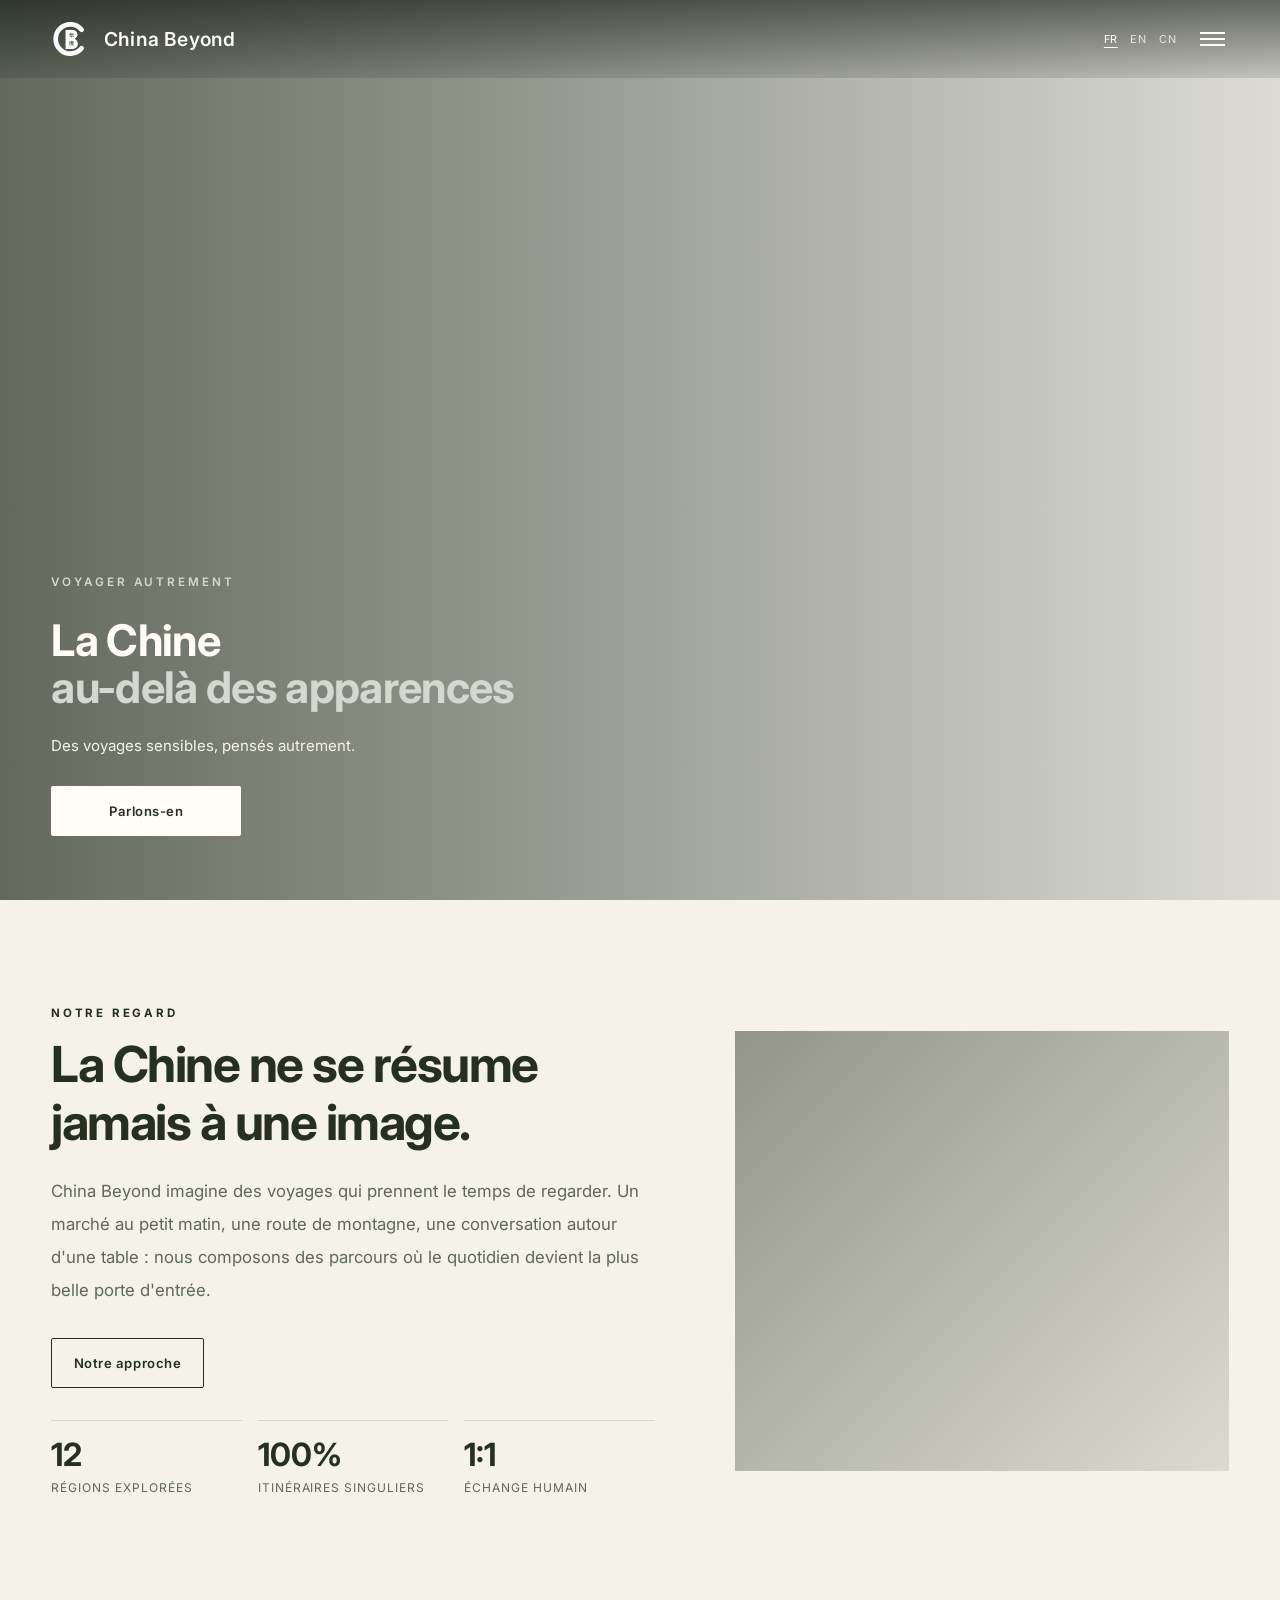
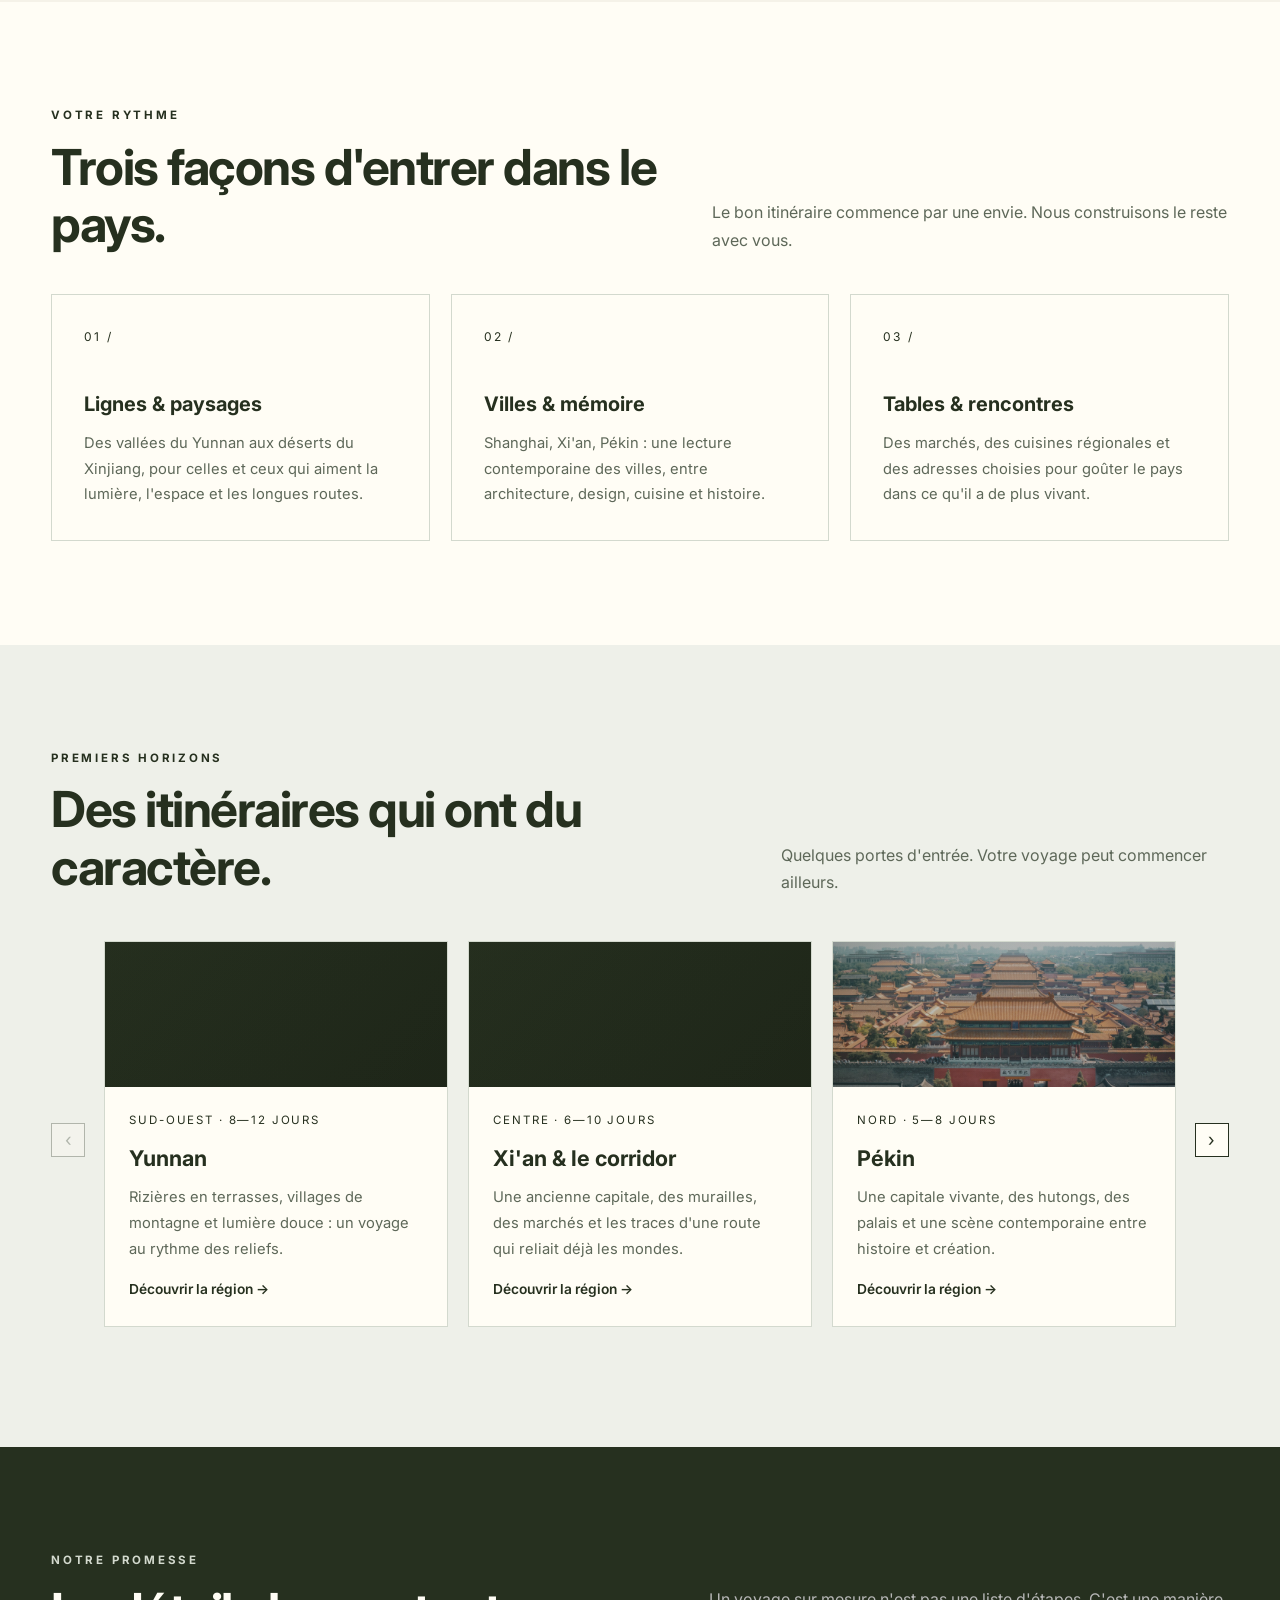
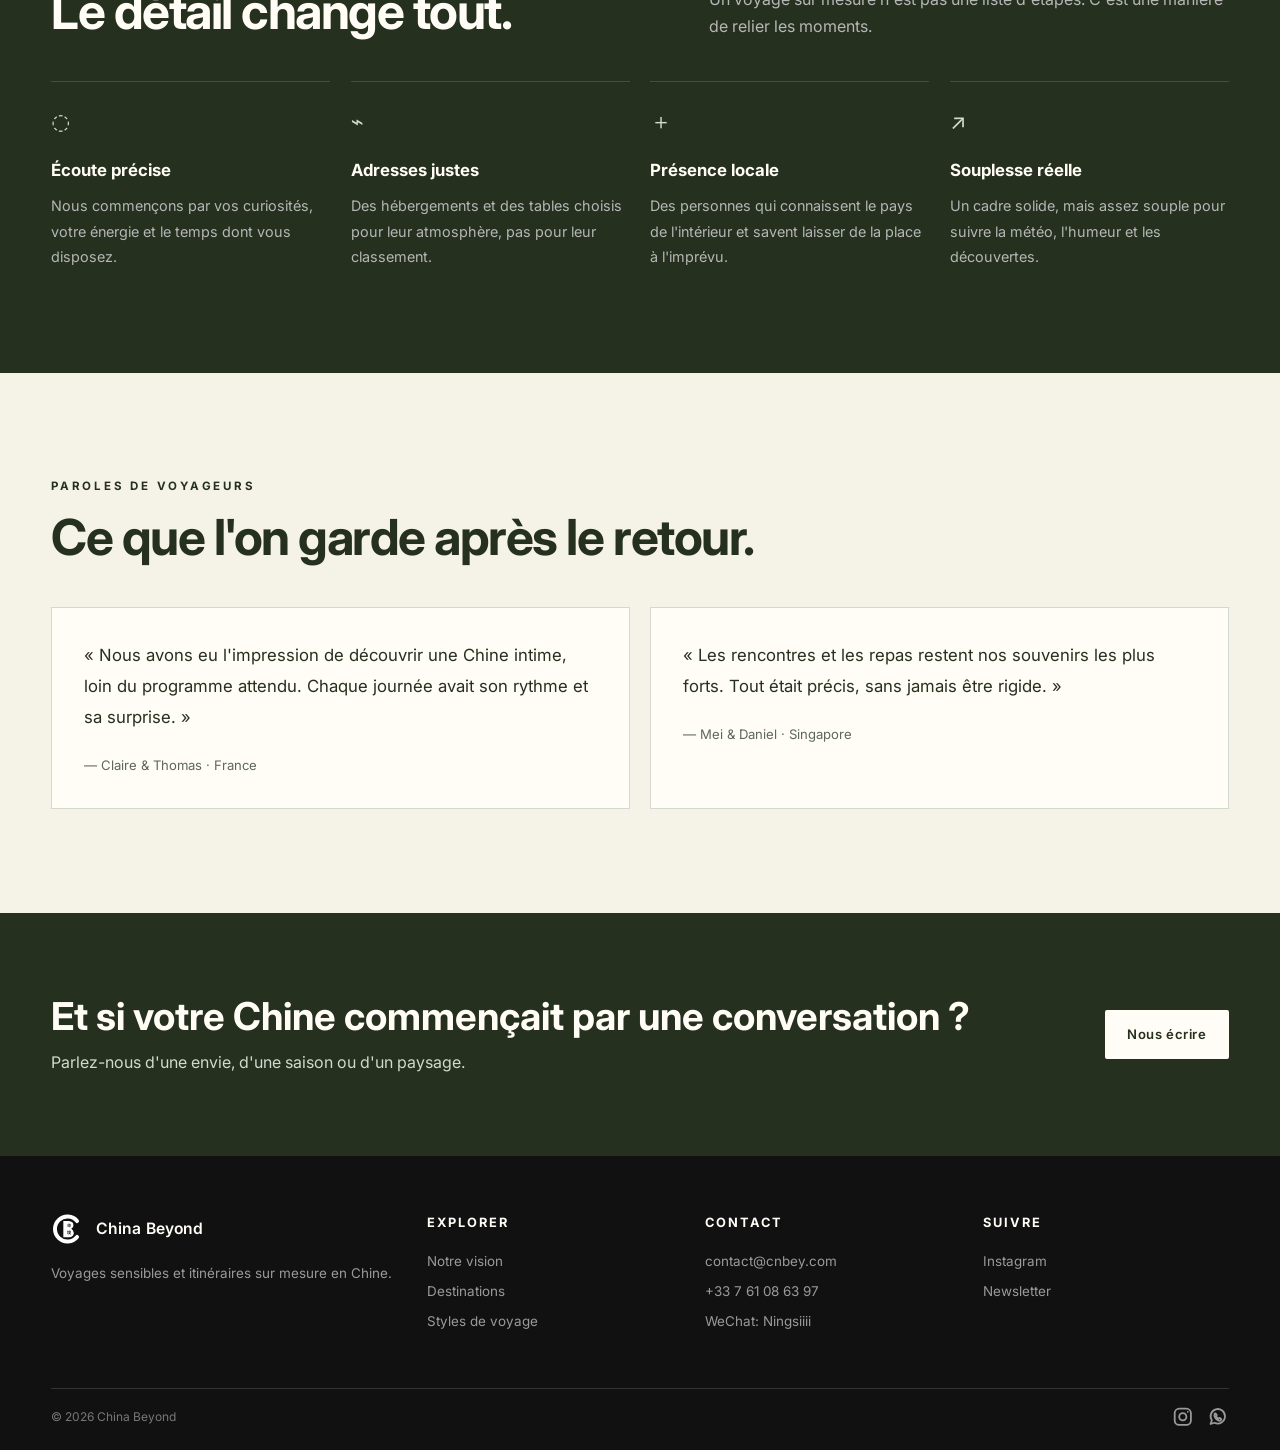
==== commit 5f2ef198: "Align footer social icons on homepage Added footer styles and updated footer structure." ====
--- a/index.html
+++ b/index.html
@@ -187,7 +187,14 @@
       .quote{padding:1.35rem}
       .top-bar{display:none}
     }
-  </style>
+  
+    .footer-bottom{align-items:center}
+    .footer-social{margin-left:auto;display:flex;align-items:center;gap:.85rem}
+    .footer-social a{display:inline-flex;align-items:center;justify-content:center;color:#9a9a9a;line-height:1}
+    .footer-social a:hover{color:var(--white)}
+    .footer-social svg{width:1.35rem;height:1.35rem;display:block}
+    @media(max-width:600px){.footer-bottom{align-items:flex-start}.footer-social{margin-left:auto}}
+</style>
 <style>
   .hero{align-items:flex-end;padding:0}
   .hero>.container{margin:0 auto}
@@ -222,7 +229,7 @@
     <section class="cta" id="contact"><div class="container cta-inner"><div><h2 data-i18n="ctaTitle">Et si votre Chine commençait par une conversation ?</h2><p data-i18n="ctaText">Parlez-nous d'une envie, d'une saison ou d'un paysage.</p></div><a class="btn" href="mailto:contact@cnbey.com" data-i18n="ctaButton">Écrire à China Beyond</a></div></section>
   </main>
 
-  <footer class="site-footer"><div class="container"><div class="footer-grid"><div><div class="footer-logo"><img class="logo-mark" src="assets/china-beyond-mark-v13-inverse.svg" alt="" aria-hidden="true" /><span class="logo-wordmark">China Beyond</span></div><p data-i18n="footerIntro">Voyages sensibles et itinéraires sur mesure en Chine.</p></div><div class="footer-col"><h4 data-i18n="footerExplore">Explorer</h4><a href="#vision" data-i18n="navVision">Notre vision</a><a href="#destinations" data-i18n="navDestinations">Destinations</a><a href="#styles" data-i18n="navStyles">Styles de voyage</a></div><div class="footer-col"><h4 data-i18n="footerContact">Contact</h4><a href="mailto:contact@cnbey.com">contact@cnbey.com</a><a href="tel:+33761086397">+33 7 61 08 63 97</a><a class="wechat-footer-link" href="weixin://dl/chat?Ningsiiii" data-i18n="footerWeChat">WeChat: Ningsiiii</a></div><div class="footer-col"><h4 data-i18n="footerFollow">Suivre</h4><a href="#contact">Instagram</a><a href="#contact" data-i18n="footerNewsletter">Newsletter</a></div></div><div class="footer-bottom"><span>© 2026 China Beyond</span><span data-i18n="footerNote">La Chine au-delà des apparences · Authentic journeys · 定制深度中国旅行</span><div class="footer-social" style="grid-column:1 / -1;display:flex;align-items:center;gap:.75rem;padding-top:.5rem;"><a href="https://www.instagram.com/" target="_blank" rel="noopener noreferrer" aria-label="Instagram" title="Instagram" style="display:inline-flex;align-items:center;justify-content:center;width:2.5rem;height:2.5rem;border:1px solid currentColor;border-radius:999px;"><svg viewBox="0 0 24 24" width="20" height="20" fill="none" stroke="currentColor" stroke-width="2" aria-hidden="true"><rect x="3" y="3" width="18" height="18" rx="5"/><circle cx="12" cy="12" r="4"/><circle cx="17.5" cy="6.5" r="1" fill="currentColor" stroke="none"/></svg></a><a href="https://wa.me/18208780220" target="_blank" rel="noopener noreferrer" aria-label="WhatsApp" title="WhatsApp" style="display:inline-flex;align-items:center;justify-content:center;width:2.5rem;height:2.5rem;border:1px solid currentColor;border-radius:999px;"><svg viewBox="0 0 24 24" width="20" height="20" fill="none" stroke="currentColor" stroke-width="2" stroke-linecap="round" stroke-linejoin="round" aria-hidden="true"><path d="M20 11.5a8 8 0 0 1-11.7 7.1L4 20l1.4-4.1A8 8 0 1 1 20 11.5Z"/><path d="M8.5 8.5c.3-.4.8-.4 1.1-.1l1.1 1.4c.2.3.2.7-.1 1l-.5.5c.6 1.1 1.5 2 2.6 2.6l.5-.5c.3-.3.7-.3 1-.1l1.4 1.1c.3.3.3.8-.1 1.1l-.5.5c-.4.4-1 .6-1.6.4-2.1-.7-4.5-3.1-5.2-5.2-.2-.6 0-1.2.4-1.6l.5-.5Z"/></svg></a></div></div></div></footer>
+  <footer class="site-footer"><div class="container"><div class="footer-grid"><div><div class="footer-logo"><img class="logo-mark" src="assets/china-beyond-mark-v13-inverse.svg" alt="" aria-hidden="true" /><span class="logo-wordmark">China Beyond</span></div><p data-i18n="footerIntro">Voyages sensibles et itinéraires sur mesure en Chine.</p></div><div class="footer-col"><h4 data-i18n="footerExplore">Explorer</h4><a href="#vision" data-i18n="navVision">Notre vision</a><a href="#destinations" data-i18n="navDestinations">Destinations</a><a href="#styles" data-i18n="navStyles">Styles de voyage</a></div><div class="footer-col"><h4 data-i18n="footerContact">Contact</h4><a href="mailto:contact@cnbey.com">contact@cnbey.com</a><a href="tel:+33761086397">+33 7 61 08 63 97</a><a class="wechat-footer-link" href="weixin://dl/chat?Ningsiiii" data-i18n="footerWeChat">WeChat: Ningsiiii</a></div><div class="footer-col"><h4 data-i18n="footerFollow">Suivre</h4><a href="#contact">Instagram</a><a href="#contact" data-i18n="footerNewsletter">Newsletter</a></div></div><div class="footer-bottom"><span>© 2026 China Beyond</span><div class="footer-social" aria-label="Social links"><a href="https://www.instagram.com/" target="_blank" rel="noopener noreferrer" aria-label="Instagram" title="Instagram"><svg viewBox="0 0 24 24" fill="none" stroke="currentColor" stroke-width="2" aria-hidden="true"><rect x="3" y="3" width="18" height="18" rx="5"/><circle cx="12" cy="12" r="4"/><circle cx="17.5" cy="6.5" r="1" fill="currentColor" stroke="none"/></svg></a><a href="https://wa.me/18208780220" target="_blank" rel="noopener noreferrer" aria-label="WhatsApp" title="WhatsApp"><svg viewBox="0 0 24 24" fill="none" stroke="currentColor" stroke-width="2" stroke-linecap="round" stroke-linejoin="round" aria-hidden="true"><path d="M20 11.5a8 8 0 0 1-11.7 7.1L4 20l1.4-4.1A8 8 0 1 1 20 11.5Z"/><path d="M8.5 8.5c.3-.4.8-.4 1.1-.1l1.1 1.4c.2.3.2.7-.1 1l-.5.5c.6 1.1 1.5 2 2.6 2.6l.5-.5c.3-.3.7-.3 1-.1l1.4 1.1c.3.3.2.8-.1 1.1l-.5.5c-.4.4-1 .6-1.6.4-2.1-.7-4.5-3.1-5.2-5.2-.2-.6 0-1.2.4-1.6l.5-.5Z"/></svg></a></div></div></div></footer>
 
   <script>
     const translations={
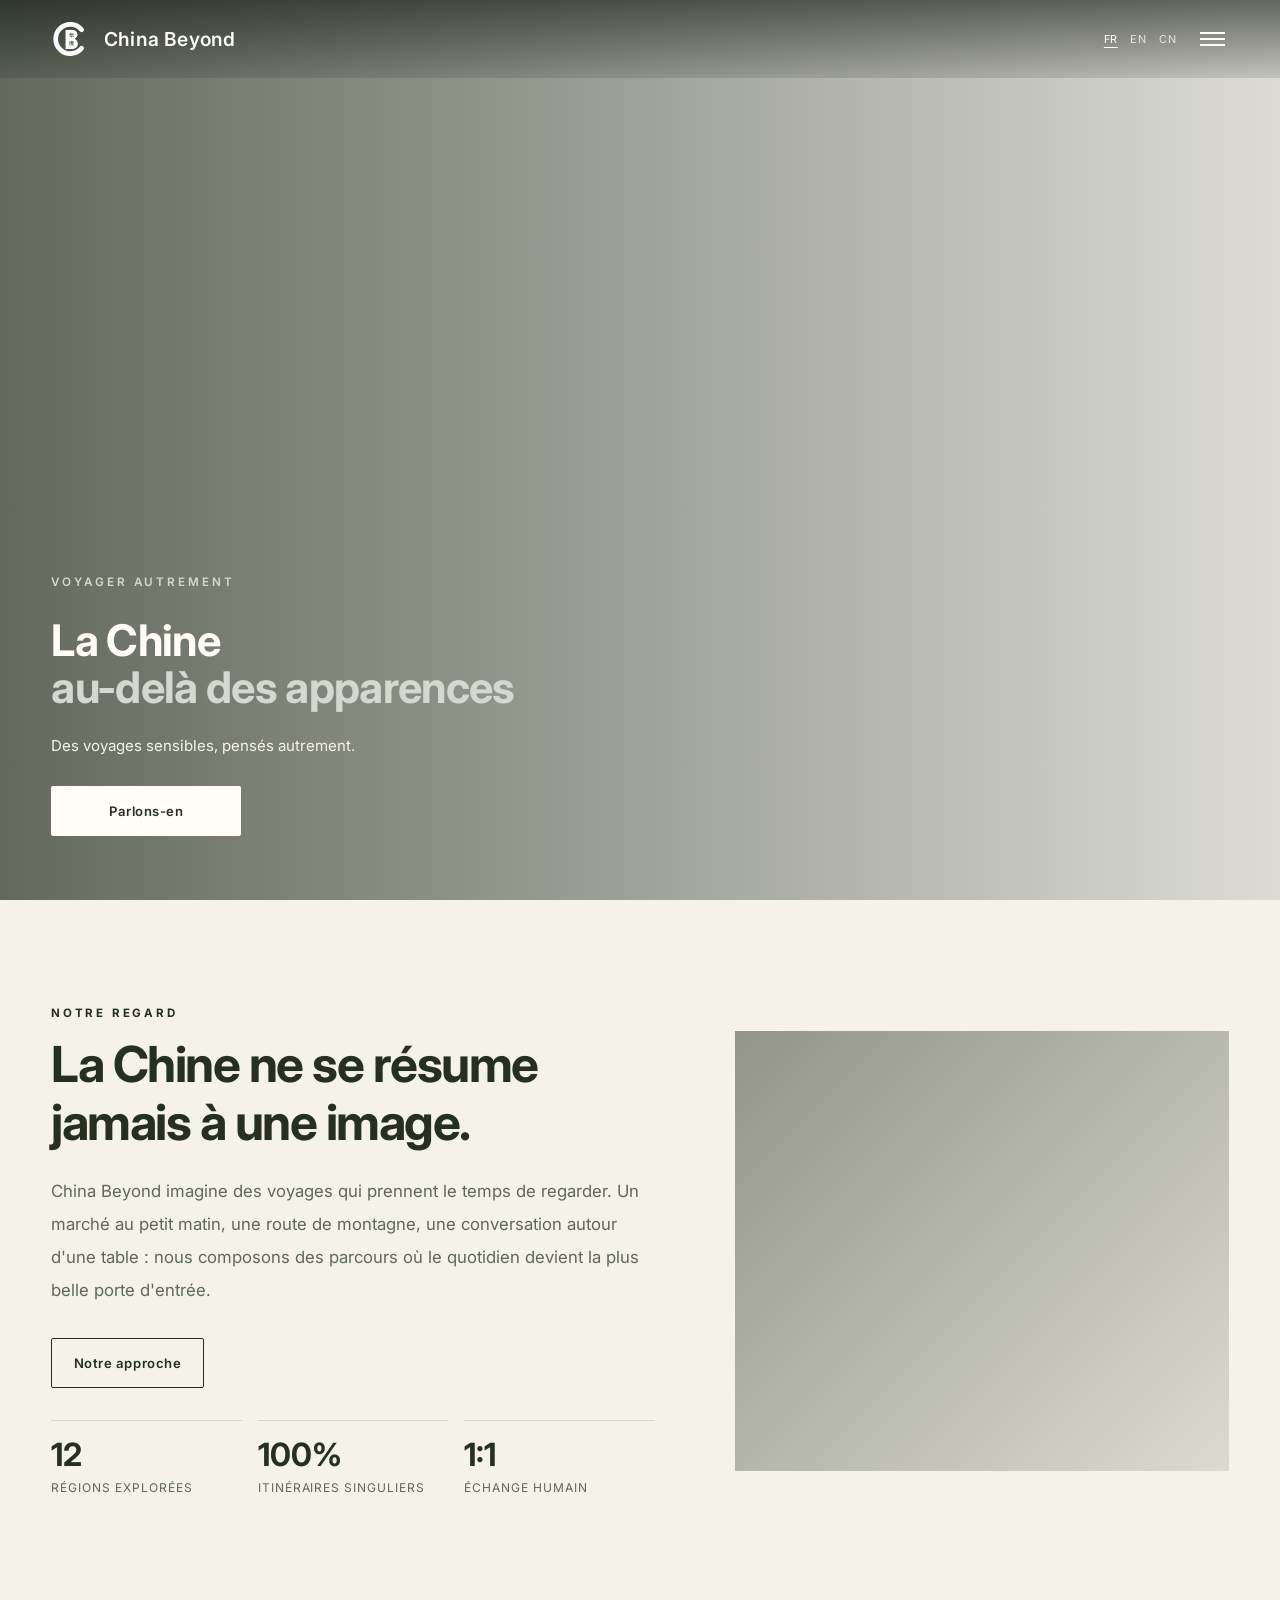
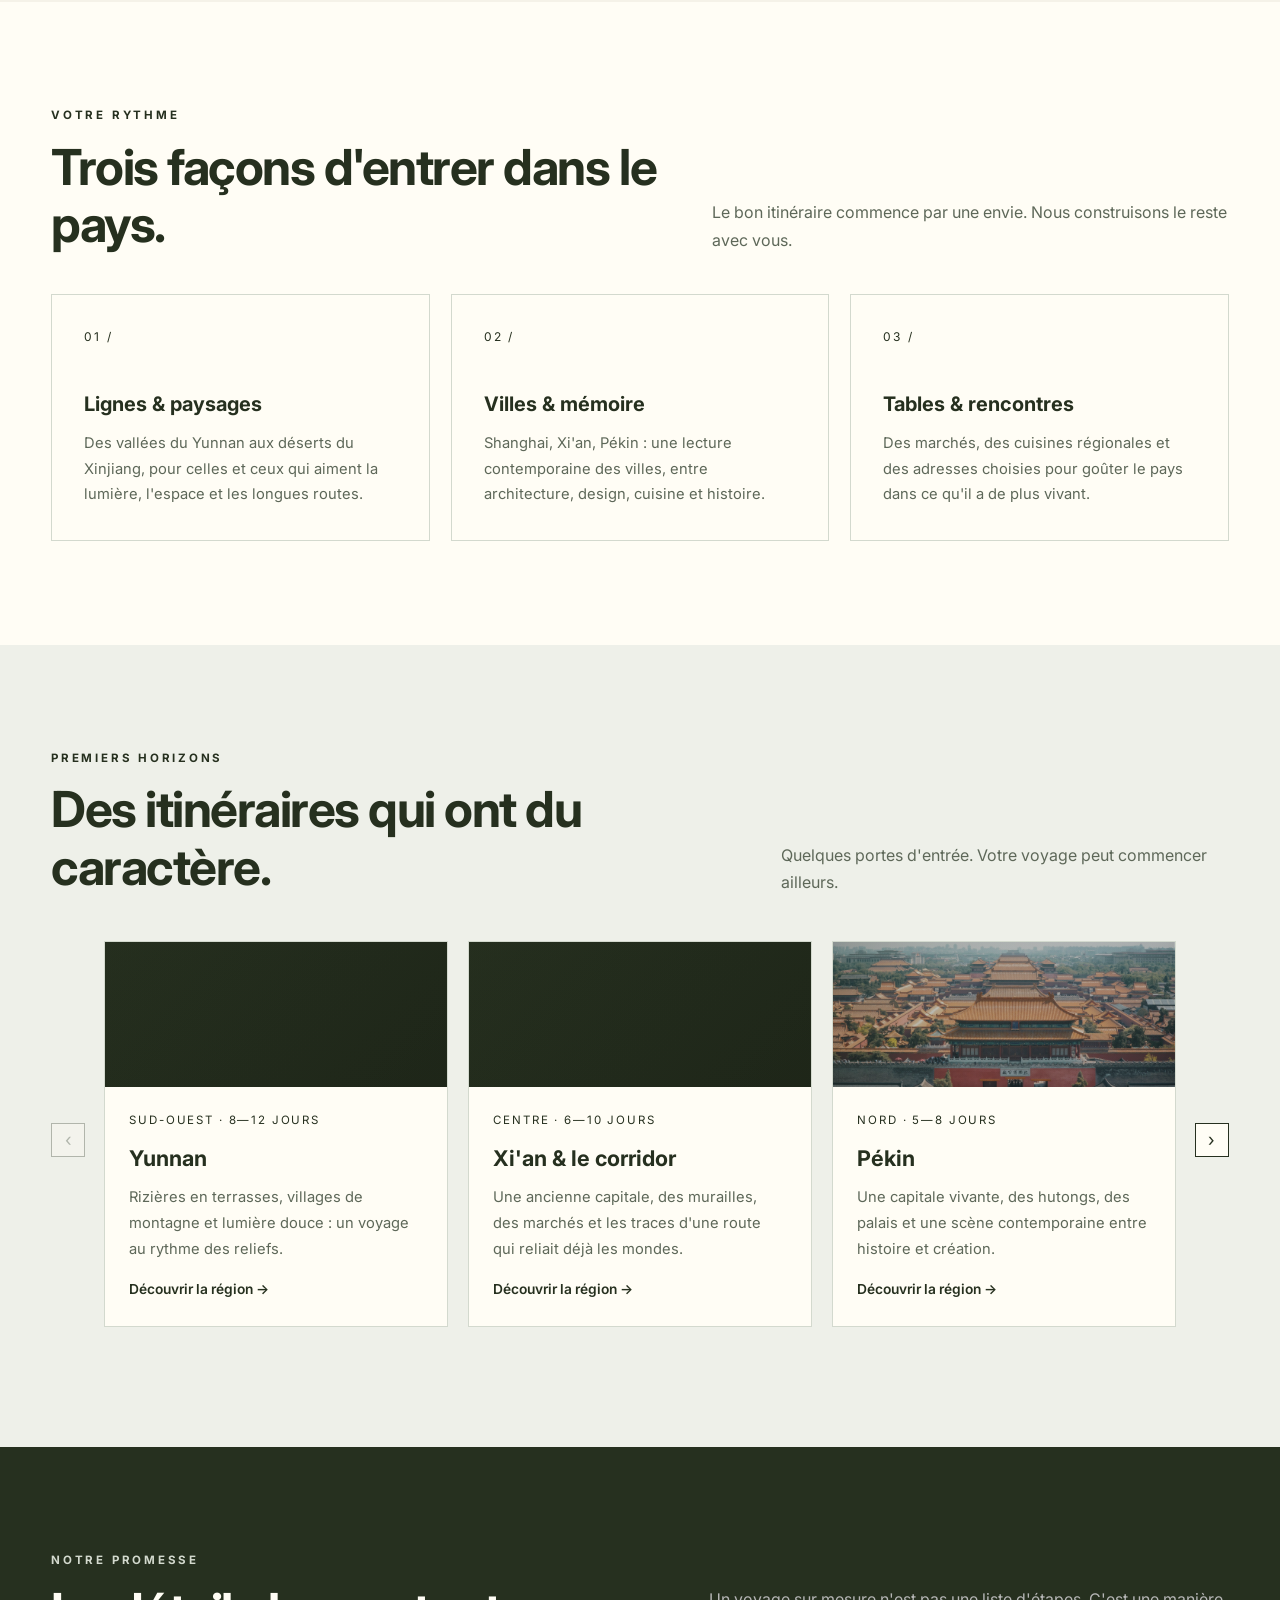
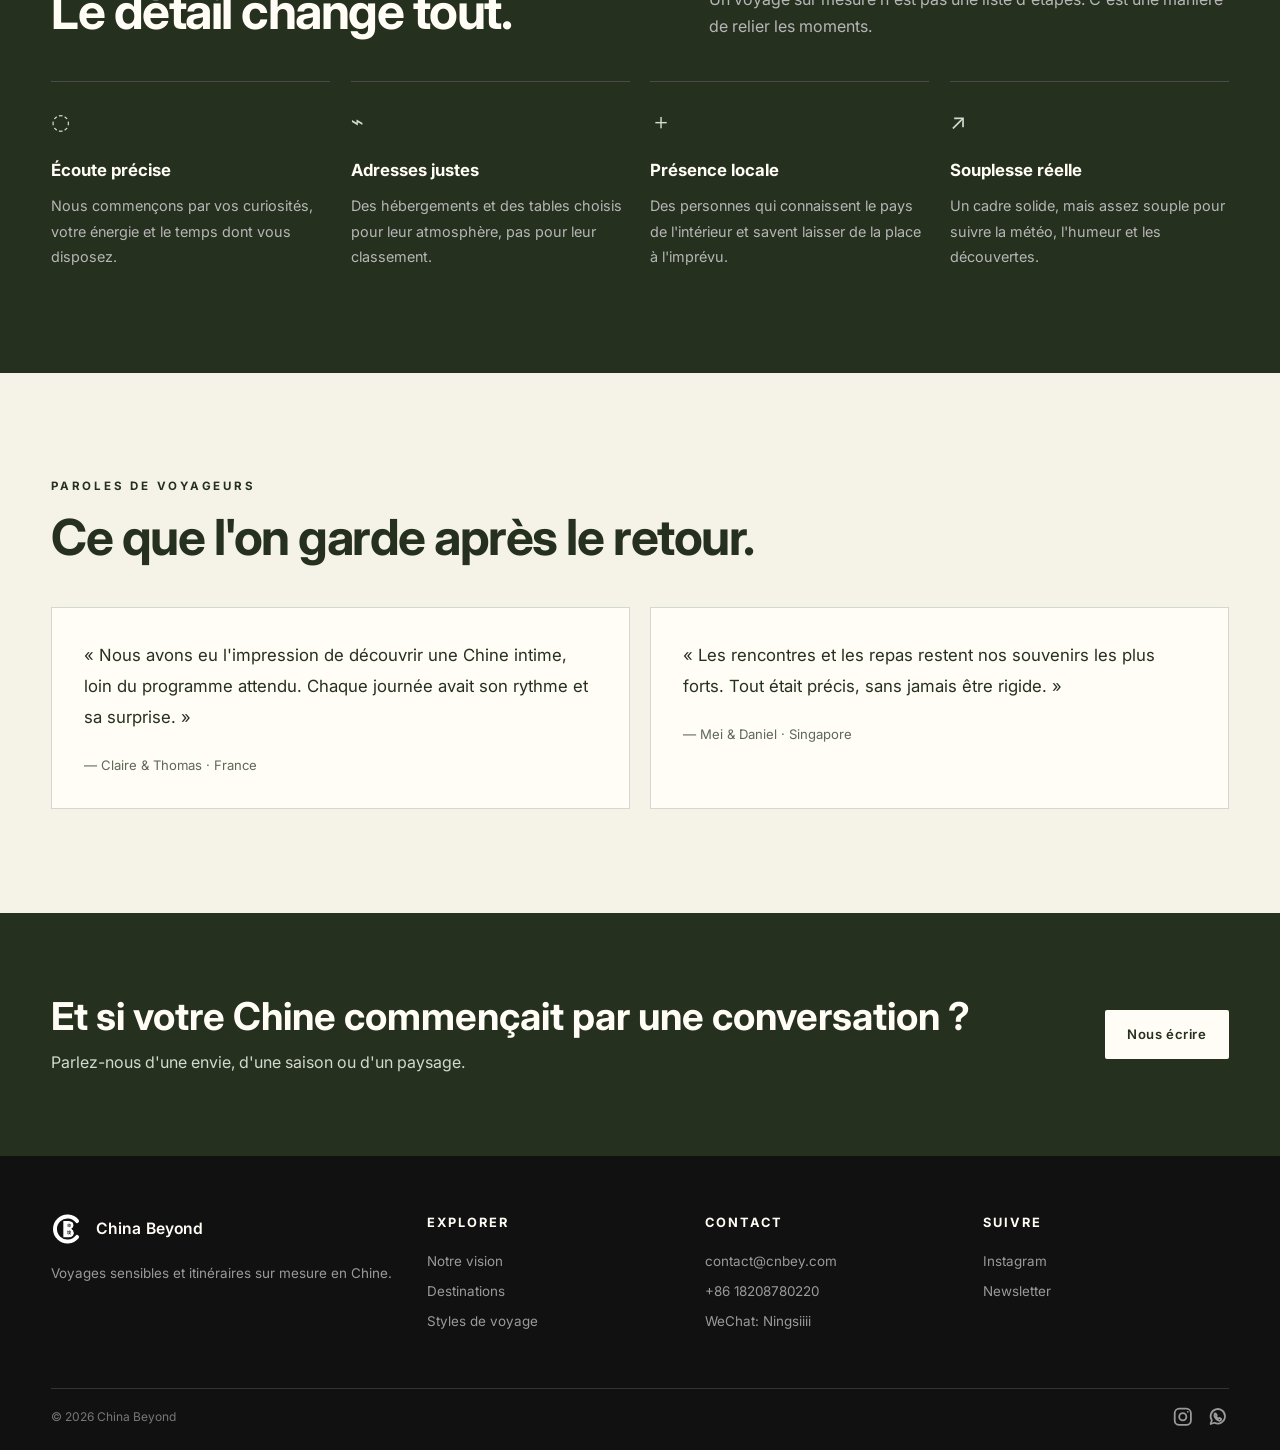
==== commit 43276551: "Update contact number to China" ====
--- a/index.html
+++ b/index.html
@@ -204,7 +204,7 @@
 </style>
 </head>
 <body data-locale="fr">
-  <div class="top-bar"><div class="container top-bar-inner"><span data-i18n="topline">Voyages authentiques · Chine, autrement</span><div class="top-links"><a href="mailto:contact@cnbey.com">contact@cnbey.com</a><a href="tel:+33761086397">+33 7 61 08 63 97</a></div></div></div>
+  <div class="top-bar"><div class="container top-bar-inner"><span data-i18n="topline">Voyages authentiques · Chine, autrement</span><div class="top-links"><a href="mailto:contact@cnbey.com">contact@cnbey.com</a><a href="tel:+8618208780220">+86 18208780220</a></div></div></div>
   <header><div class="container nav-inner">
     <a class="logo" href="#top" aria-label="China Beyond home"><img class="logo-mark" src="assets/china-beyond-mark-v13-inverse.svg" alt="" aria-hidden="true" /><span class="logo-wordmark">China Beyond</span></a>
     <div class="nav-wrapper">
@@ -214,7 +214,7 @@
   </div></header>
 
   <main id="top">
-    <section class="hero"><div class="container"><div class="hero-content"><div class="eyebrow" data-i18n="heroEyebrow">Voyager autrement</div><h1 data-i18n="heroTitle">La Chine<br><span>au-delà des apparences</span></h1><p data-i18n="heroText">Des itinéraires sensibles, pensés autour des rencontres, des paysages et des histoires qui donnent à chaque région son vrai relief.</p><div class="hero-buttons single-hero-button"><button class="btn btn-primary" type="button" id="journeyContactButton" aria-expanded="false" aria-controls="journeyContactOptions" data-i18n="heroSecondary">聊聊旅程</button></div><div class="hero-contact-panel" id="journeyContactOptions" aria-hidden="true"><a class="quick-contact-option" href="tel:+33761086397"><span data-contact-label="phone">电话</span><small>+33 7 61 08 63 97</small></a><a class="quick-contact-option" href="mailto:contact@cnbey.com?subject=China%20Beyond%20—%20Travel%20enquiry"><span data-contact-label="email">邮箱</span><small>contact@cnbey.com</small></a><a class="quick-contact-option" href="sms:+33761086397"><span data-contact-label="sms">短信</span><small>+33 7 61 08 63 97</small></a><a class="quick-contact-option quick-contact-wechat" href="weixin://dl/chat?Ningsiiii" data-wechat-id="Ningsiiii"><span data-contact-label="wechat">WeChat</span><small>Ningsiiii</small></a><p class="quick-contact-note" id="wechatContactNote" data-contact-note>点击 WeChat 后会尝试打开微信，并复制微信号 Ningsiiii。</p></div><div class="hero-badges"><span class="badge-item" data-i18n="badge1">Création sur mesure</span><span class="badge-item" data-i18n="badge2">Guides locaux</span><span class="badge-item" data-i18n="badge3">Rythme attentif</span></div></div></div></section>
+    <section class="hero"><div class="container"><div class="hero-content"><div class="eyebrow" data-i18n="heroEyebrow">Voyager autrement</div><h1 data-i18n="heroTitle">La Chine<br><span>au-delà des apparences</span></h1><p data-i18n="heroText">Des itinéraires sensibles, pensés autour des rencontres, des paysages et des histoires qui donnent à chaque région son vrai relief.</p><div class="hero-buttons single-hero-button"><button class="btn btn-primary" type="button" id="journeyContactButton" aria-expanded="false" aria-controls="journeyContactOptions" data-i18n="heroSecondary">聊聊旅程</button></div><div class="hero-contact-panel" id="journeyContactOptions" aria-hidden="true"><a class="quick-contact-option" href="tel:+8618208780220"><span data-contact-label="phone">电话</span><small>+86 18208780220</small></a><a class="quick-contact-option" href="mailto:contact@cnbey.com?subject=China%20Beyond%20—%20Travel%20enquiry"><span data-contact-label="email">邮箱</span><small>contact@cnbey.com</small></a><a class="quick-contact-option" href="sms:+8618208780220"><span data-contact-label="sms">短信</span><small>+86 18208780220</small></a><a class="quick-contact-option quick-contact-wechat" href="weixin://dl/chat?Ningsiiii" data-wechat-id="Ningsiiii"><span data-contact-label="wechat">WeChat</span><small>Ningsiiii</small></a><p class="quick-contact-note" id="wechatContactNote" data-contact-note>点击 WeChat 后会尝试打开微信，并复制微信号 Ningsiiii。</p></div><div class="hero-badges"><span class="badge-item" data-i18n="badge1">Création sur mesure</span><span class="badge-item" data-i18n="badge2">Guides locaux</span><span class="badge-item" data-i18n="badge3">Rythme attentif</span></div></div></div></section>
 
     <section class="intro" id="vision"><div class="container intro-grid"><div class="intro-copy"><div class="eyebrow-dark" data-i18n="introEyebrow">Notre regard</div><h2 class="section-title" data-i18n="introTitle">La Chine ne se résume jamais à une image.</h2><p data-i18n="introText">China Beyond imagine des voyages qui prennent le temps de regarder. Un marché au petit matin, une route de montagne, une conversation autour d'une table : nous composons des parcours où le quotidien devient la plus belle porte d'entrée.</p><a class="btn btn-outline" href="#styles" data-i18n="introCta">Voir notre manière de voyager</a><div class="stats"><div class="stat"><div class="stat-number">12</div><div class="stat-label" data-i18n="stat1">régions explorées</div></div><div class="stat"><div class="stat-number">100%</div><div class="stat-label" data-i18n="stat2">itinéraires singuliers</div></div><div class="stat"><div class="stat-number">1:1</div><div class="stat-label" data-i18n="stat3">échange humain</div></div></div></div><div class="intro-image" role="img" aria-label="Architecture traditionnelle chinoise"></div></div></section>
 
@@ -229,7 +229,7 @@
     <section class="cta" id="contact"><div class="container cta-inner"><div><h2 data-i18n="ctaTitle">Et si votre Chine commençait par une conversation ?</h2><p data-i18n="ctaText">Parlez-nous d'une envie, d'une saison ou d'un paysage.</p></div><a class="btn" href="mailto:contact@cnbey.com" data-i18n="ctaButton">Écrire à China Beyond</a></div></section>
   </main>
 
-  <footer class="site-footer"><div class="container"><div class="footer-grid"><div><div class="footer-logo"><img class="logo-mark" src="assets/china-beyond-mark-v13-inverse.svg" alt="" aria-hidden="true" /><span class="logo-wordmark">China Beyond</span></div><p data-i18n="footerIntro">Voyages sensibles et itinéraires sur mesure en Chine.</p></div><div class="footer-col"><h4 data-i18n="footerExplore">Explorer</h4><a href="#vision" data-i18n="navVision">Notre vision</a><a href="#destinations" data-i18n="navDestinations">Destinations</a><a href="#styles" data-i18n="navStyles">Styles de voyage</a></div><div class="footer-col"><h4 data-i18n="footerContact">Contact</h4><a href="mailto:contact@cnbey.com">contact@cnbey.com</a><a href="tel:+33761086397">+33 7 61 08 63 97</a><a class="wechat-footer-link" href="weixin://dl/chat?Ningsiiii" data-i18n="footerWeChat">WeChat: Ningsiiii</a></div><div class="footer-col"><h4 data-i18n="footerFollow">Suivre</h4><a href="#contact">Instagram</a><a href="#contact" data-i18n="footerNewsletter">Newsletter</a></div></div><div class="footer-bottom"><span>© 2026 China Beyond</span><div class="footer-social" aria-label="Social links"><a href="https://www.instagram.com/" target="_blank" rel="noopener noreferrer" aria-label="Instagram" title="Instagram"><svg viewBox="0 0 24 24" fill="none" stroke="currentColor" stroke-width="2" aria-hidden="true"><rect x="3" y="3" width="18" height="18" rx="5"/><circle cx="12" cy="12" r="4"/><circle cx="17.5" cy="6.5" r="1" fill="currentColor" stroke="none"/></svg></a><a href="https://wa.me/18208780220" target="_blank" rel="noopener noreferrer" aria-label="WhatsApp" title="WhatsApp"><svg viewBox="0 0 24 24" fill="none" stroke="currentColor" stroke-width="2" stroke-linecap="round" stroke-linejoin="round" aria-hidden="true"><path d="M20 11.5a8 8 0 0 1-11.7 7.1L4 20l1.4-4.1A8 8 0 1 1 20 11.5Z"/><path d="M8.5 8.5c.3-.4.8-.4 1.1-.1l1.1 1.4c.2.3.2.7-.1 1l-.5.5c.6 1.1 1.5 2 2.6 2.6l.5-.5c.3-.3.7-.3 1-.1l1.4 1.1c.3.3.2.8-.1 1.1l-.5.5c-.4.4-1 .6-1.6.4-2.1-.7-4.5-3.1-5.2-5.2-.2-.6 0-1.2.4-1.6l.5-.5Z"/></svg></a></div></div></div></footer>
+  <footer class="site-footer"><div class="container"><div class="footer-grid"><div><div class="footer-logo"><img class="logo-mark" src="assets/china-beyond-mark-v13-inverse.svg" alt="" aria-hidden="true" /><span class="logo-wordmark">China Beyond</span></div><p data-i18n="footerIntro">Voyages sensibles et itinéraires sur mesure en Chine.</p></div><div class="footer-col"><h4 data-i18n="footerExplore">Explorer</h4><a href="#vision" data-i18n="navVision">Notre vision</a><a href="#destinations" data-i18n="navDestinations">Destinations</a><a href="#styles" data-i18n="navStyles">Styles de voyage</a></div><div class="footer-col"><h4 data-i18n="footerContact">Contact</h4><a href="mailto:contact@cnbey.com">contact@cnbey.com</a><a href="tel:+8618208780220">+86 18208780220</a><a class="wechat-footer-link" href="weixin://dl/chat?Ningsiiii" data-i18n="footerWeChat">WeChat: Ningsiiii</a></div><div class="footer-col"><h4 data-i18n="footerFollow">Suivre</h4><a href="#contact">Instagram</a><a href="#contact" data-i18n="footerNewsletter">Newsletter</a></div></div><div class="footer-bottom"><span>© 2026 China Beyond</span><div class="footer-social" aria-label="Social links"><a href="https://www.instagram.com/" target="_blank" rel="noopener noreferrer" aria-label="Instagram" title="Instagram"><svg viewBox="0 0 24 24" fill="none" stroke="currentColor" stroke-width="2" aria-hidden="true"><rect x="3" y="3" width="18" height="18" rx="5"/><circle cx="12" cy="12" r="4"/><circle cx="17.5" cy="6.5" r="1" fill="currentColor" stroke="none"/></svg></a><a href="https://wa.me/8618208780220" target="_blank" rel="noopener noreferrer" aria-label="WhatsApp" title="WhatsApp"><svg viewBox="0 0 24 24" fill="none" stroke="currentColor" stroke-width="2" stroke-linecap="round" stroke-linejoin="round" aria-hidden="true"><path d="M20 11.5a8 8 0 0 1-11.7 7.1L4 20l1.4-4.1A8 8 0 1 1 20 11.5Z"/><path d="M8.5 8.5c.3-.4.8-.4 1.1-.1l1.1 1.4c.2.3.2.7-.1 1l-.5.5c.6 1.1 1.5 2 2.6 2.6l.5-.5c.3-.3.7-.3 1-.1l1.4 1.1c.3.3.2.8-.1 1.1l-.5.5c-.4.4-1 .6-1.6.4-2.1-.7-4.5-3.1-5.2-5.2-.2-.6 0-1.2.4-1.6l.5-.5Z"/></svg></a></div></div></div></footer>
 
   <script>
     const translations={
